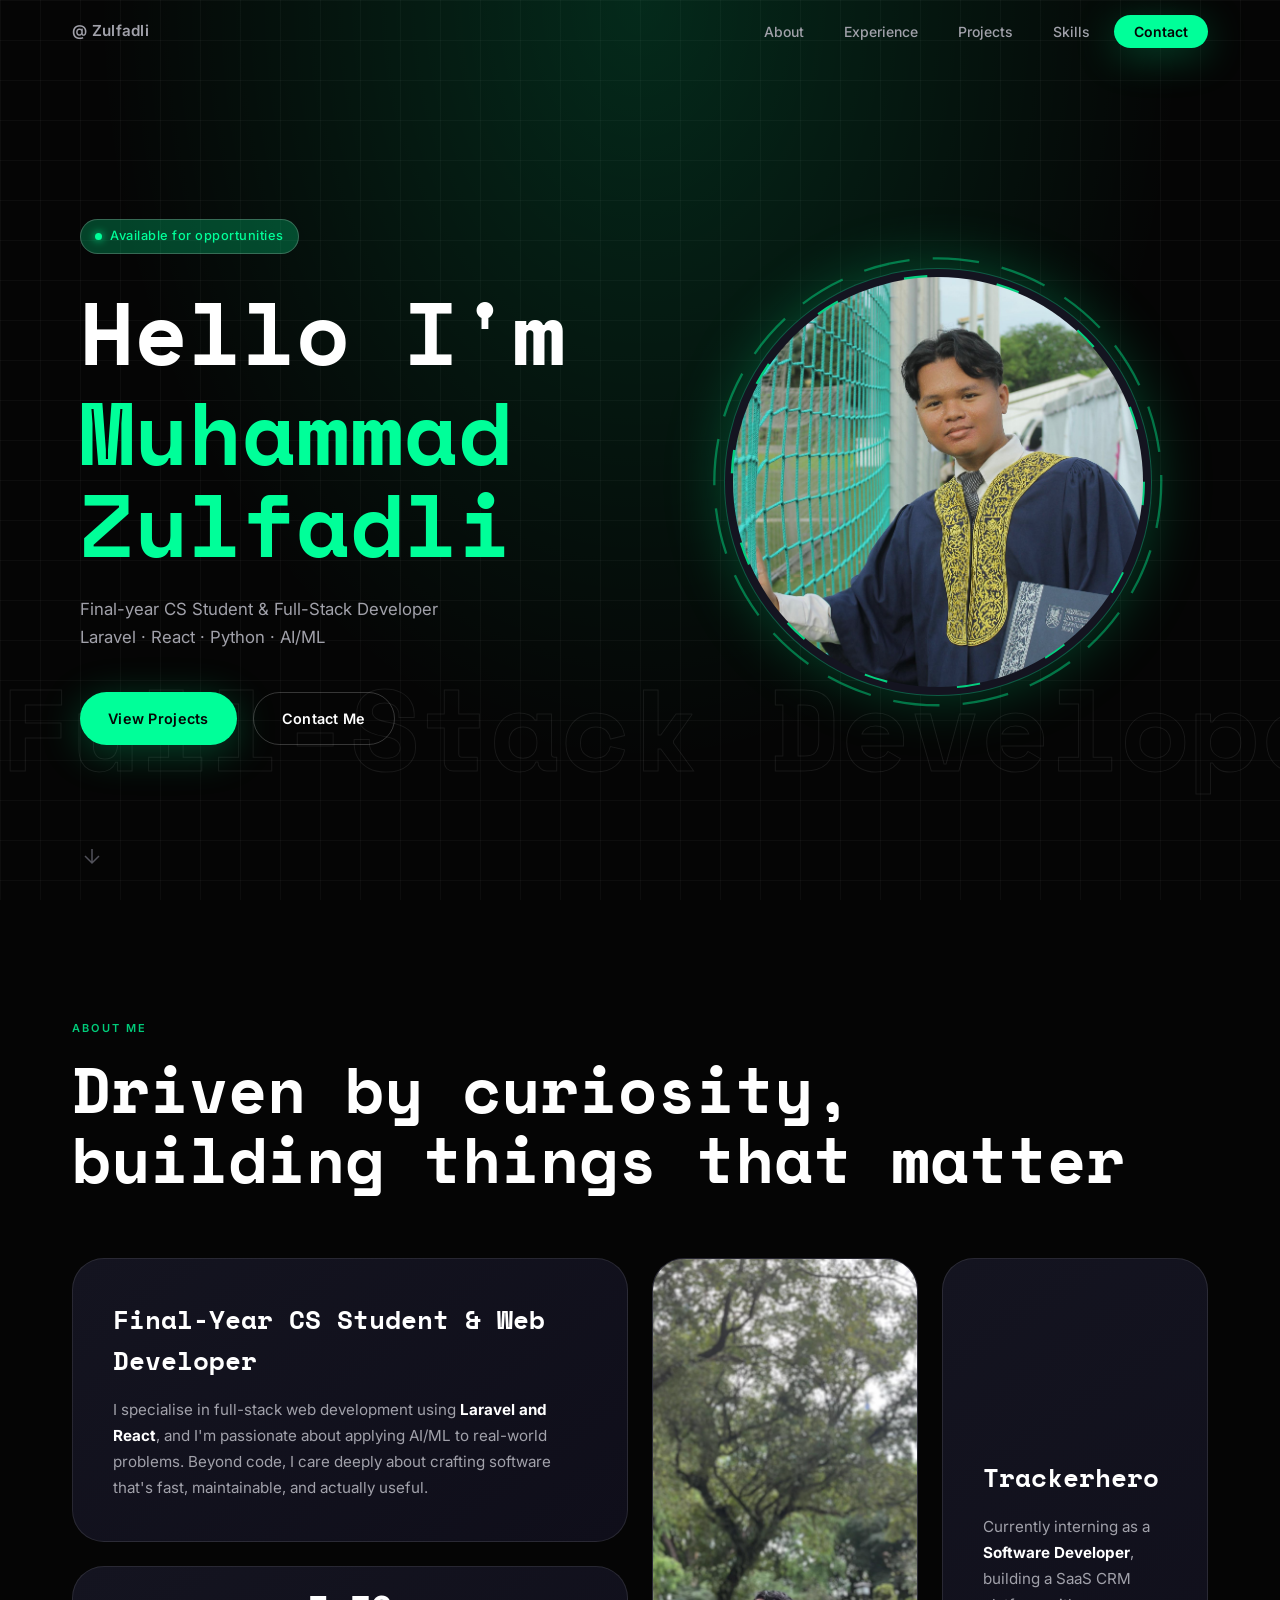
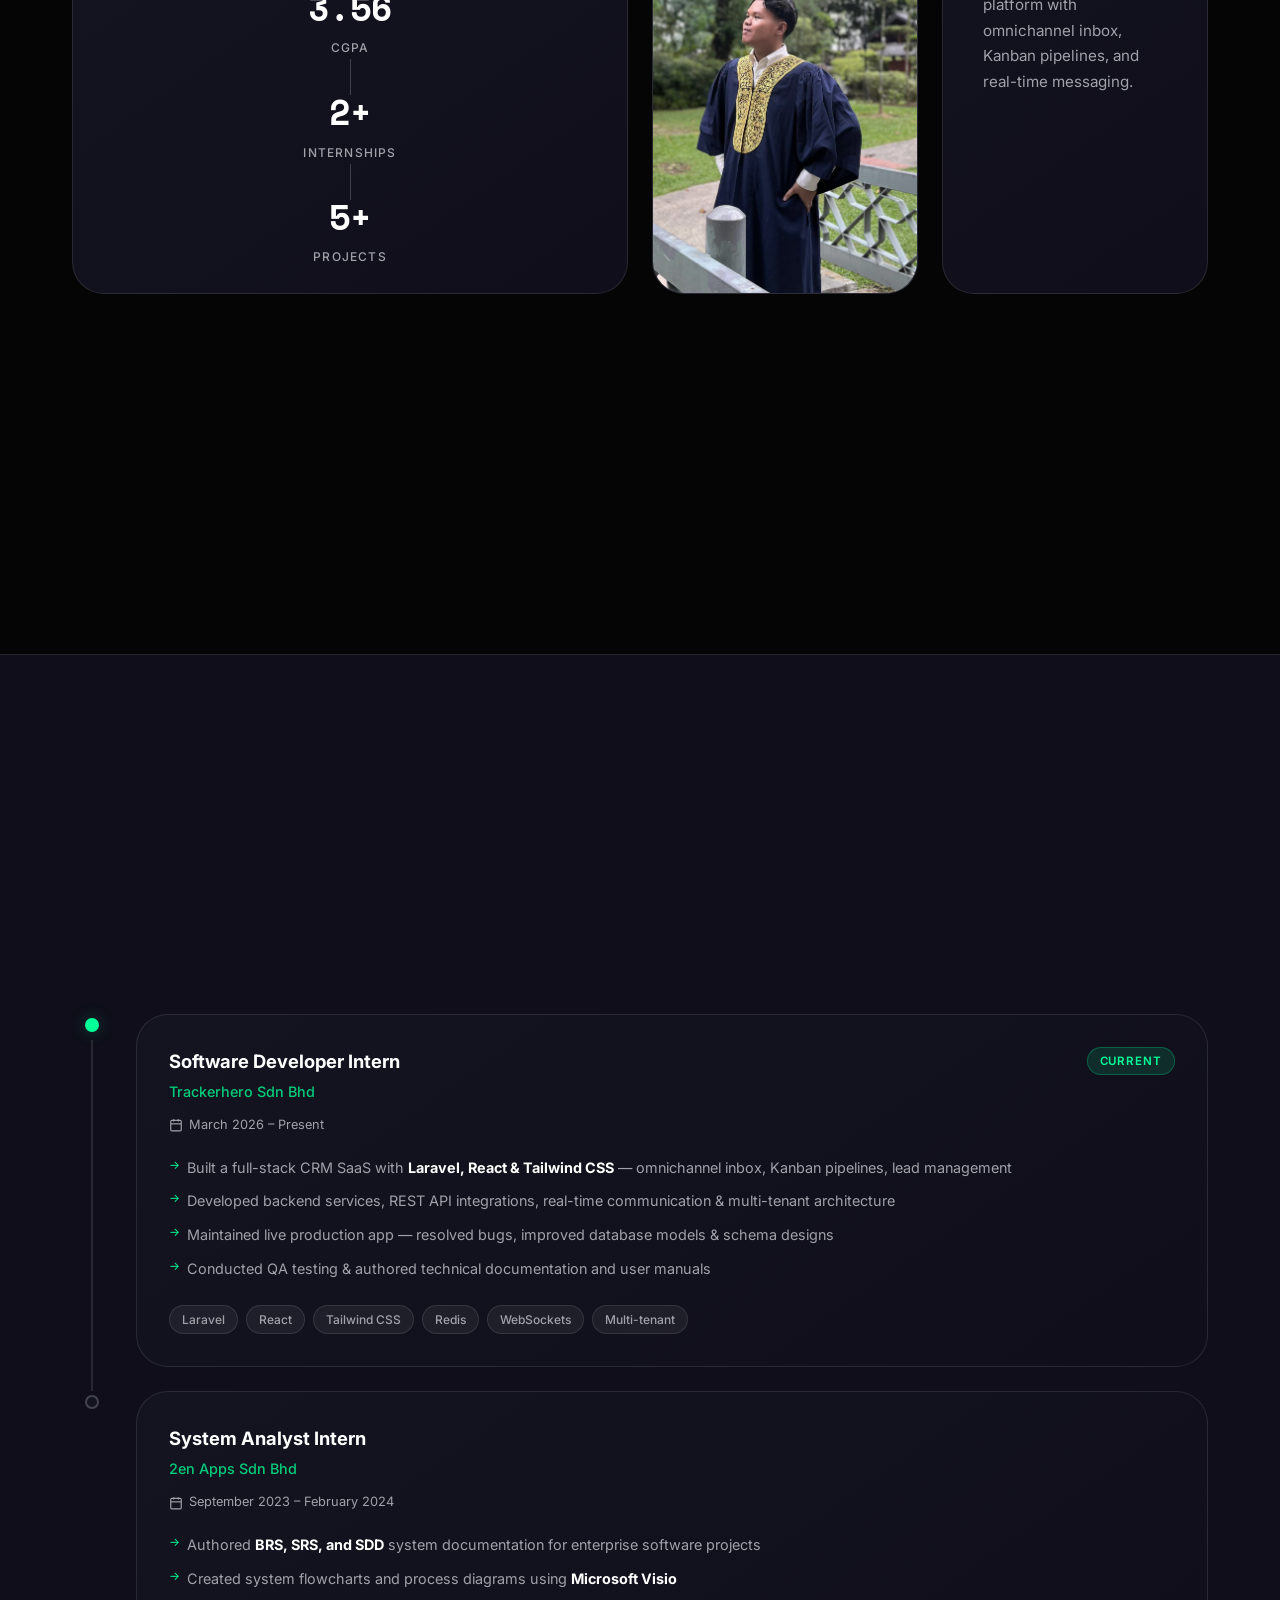
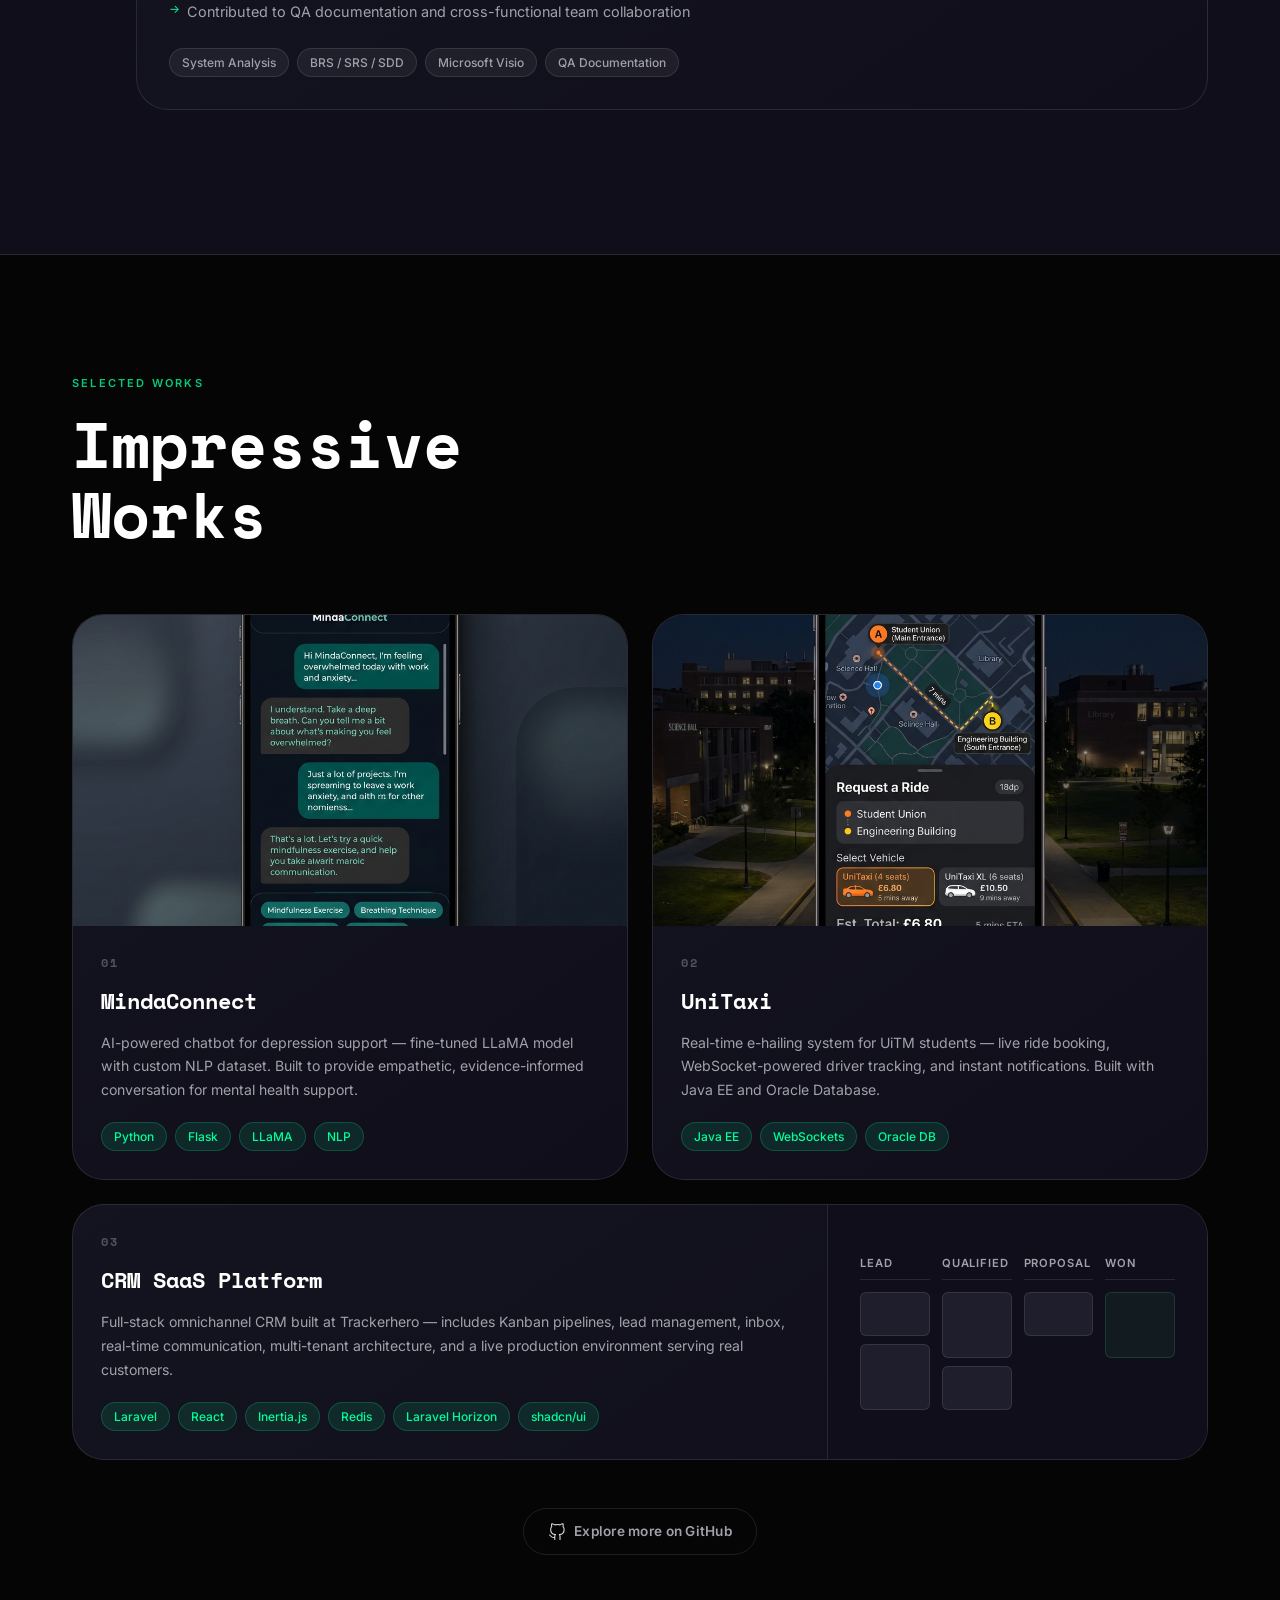
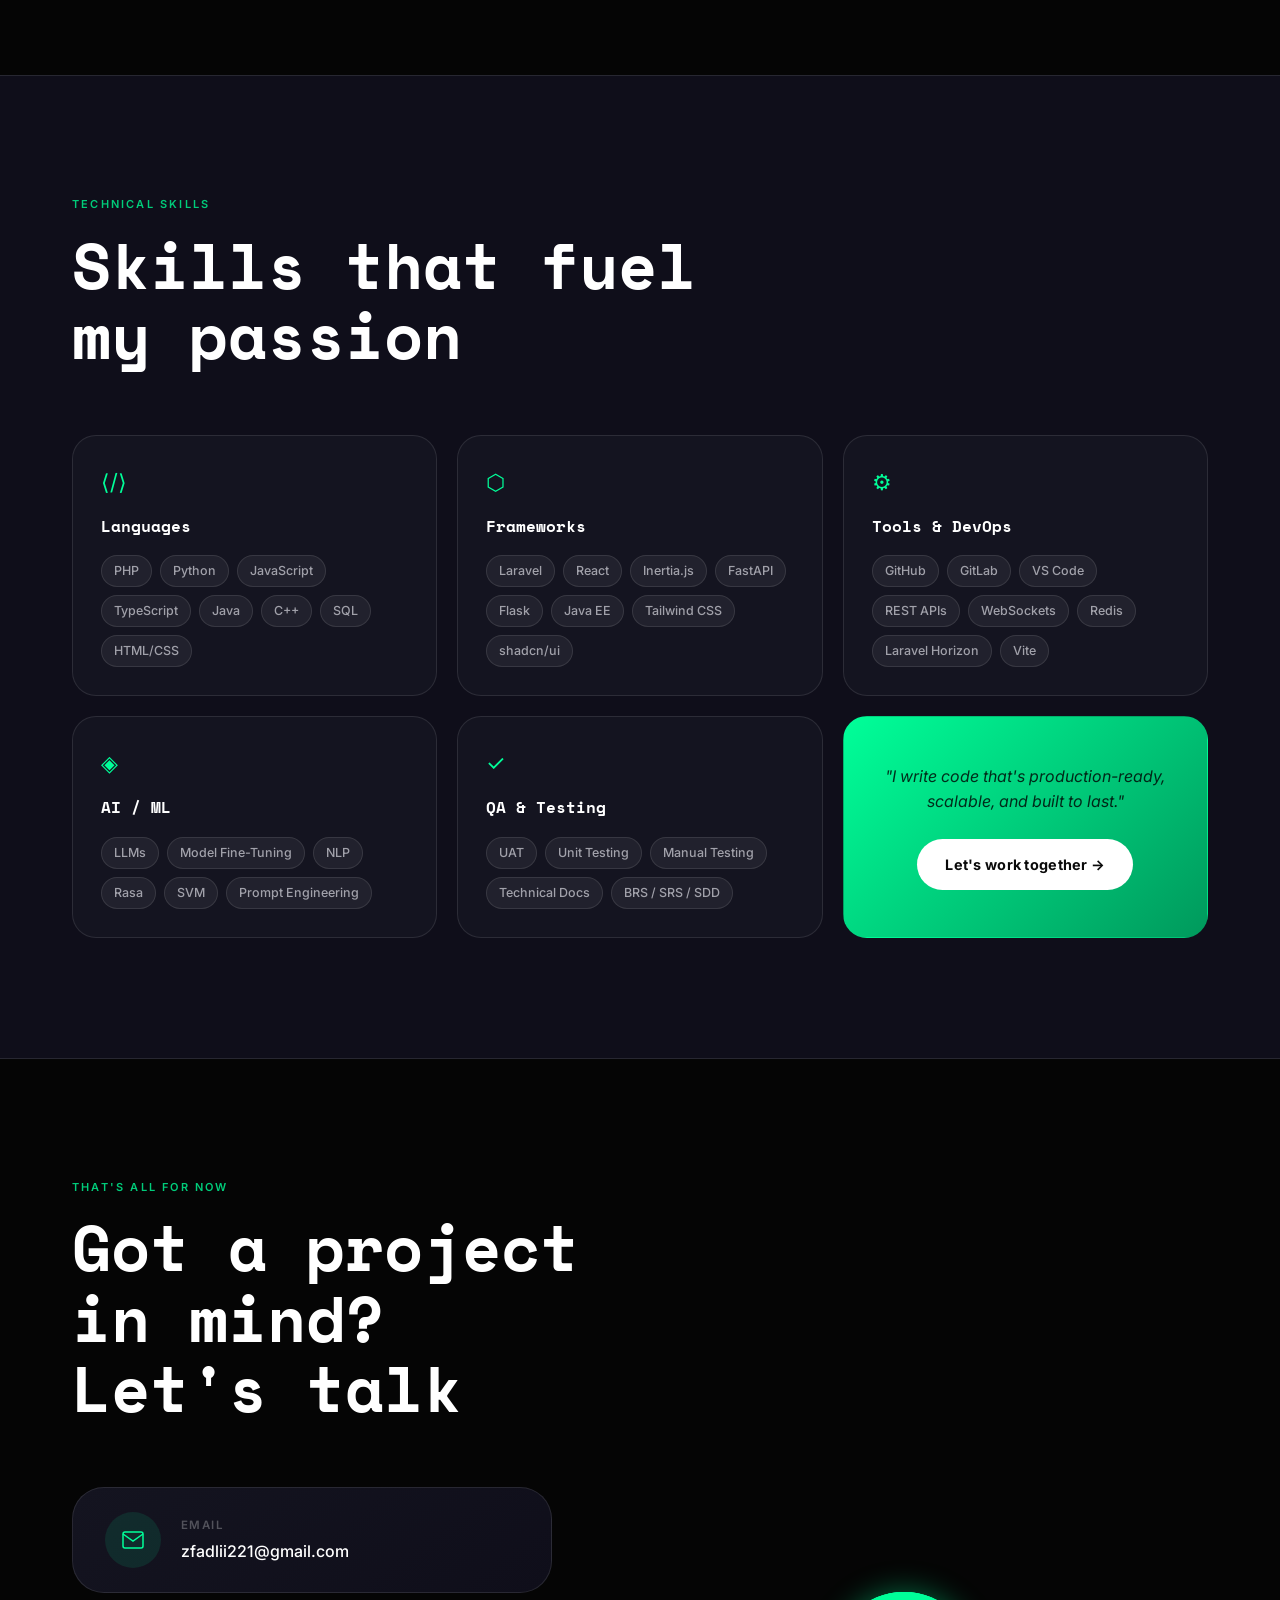
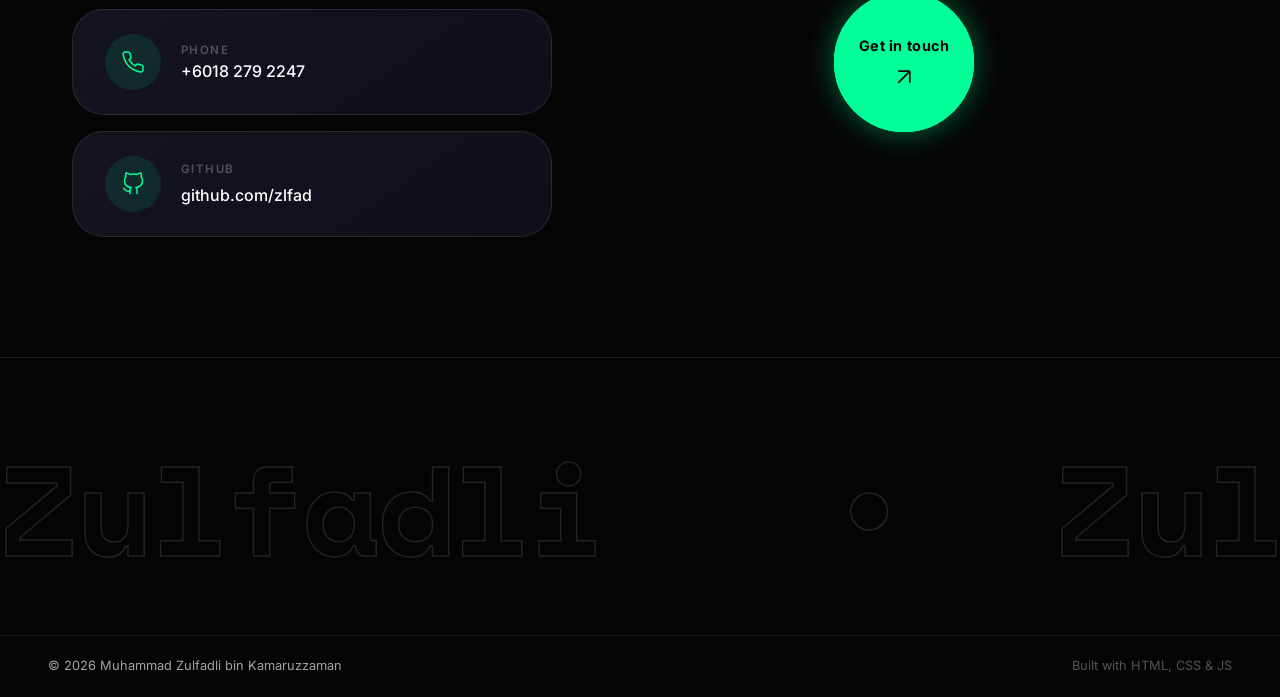
==== index.html @ 18773f7c "Initial portfolio deploy" ====
<!DOCTYPE html>
<html lang="en">

<head>
  <meta charset="UTF-8" />
  <meta name="viewport" content="width=device-width, initial-scale=1.0" />
  <meta name="description"
    content="Muhammad Zulfadli bin Kamaruzzaman — Final-year CS Student & Full-Stack Developer specialising in Laravel, React, Python, and AI/ML." />
  <meta property="og:title" content="Zulfadli — Full-Stack Developer & CS Student" />
  <meta property="og:description"
    content="Portfolio of Muhammad Zulfadli, a final-year CS student building full-stack SaaS products and AI-powered applications." />
  <title>Zulfadli — Full-Stack Developer & CS Student</title>

  <!-- Google Fonts (body) -->
  <link rel="preconnect" href="https://fonts.googleapis.com" />
  <link rel="preconnect" href="https://fonts.gstatic.com" crossorigin />
  <link href="https://fonts.googleapis.com/css2?family=Inter:wght@300;400;500;600;700&display=swap" rel="stylesheet" />

  <!-- Fontshare & Google Fonts (display headings) -->
  <link rel="preconnect" href="https://api.fontshare.com" />
  <link href="https://fonts.googleapis.com/css2?family=Space+Mono:ital,wght@0,400;0,700;1,400;1,700&display=swap"
    rel="stylesheet">
  <link href="https://api.fontshare.com/v2/css?f[]=general-sans@700,800&display=swap" rel="stylesheet" />

  <link rel="stylesheet" href="assets/css/style.css" />
</head>

<body>

  <!-- ========== NAVBAR ========== -->
  <nav class="navbar" id="navbar" role="navigation" aria-label="Main navigation">
    <div class="nav-inner">
      <a href="#hero" class="nav-logo" aria-label="Zulfadli Home">@ Zulfadli</a>

      <ul class="nav-links" id="nav-links" role="list">
        <li><a href="#about" class="nav-link" id="nav-about">About</a></li>
        <li><a href="#experience" class="nav-link" id="nav-exp">Experience</a></li>
        <li><a href="#projects" class="nav-link" id="nav-proj">Projects</a></li>
        <li><a href="#skills" class="nav-link" id="nav-skills">Skills</a></li>
        <li><a href="#contact" class="nav-link nav-link--cta" id="nav-contact">Contact</a></li>
      </ul>

      <!-- Hamburger -->
      <button class="hamburger" id="hamburger" aria-label="Toggle menu" aria-expanded="false" aria-controls="nav-links">
        <span class="hamburger-bar"></span>
        <span class="hamburger-bar"></span>
        <span class="hamburger-bar"></span>
      </button>
    </div>
  </nav>

  <!-- ========== HERO ========== -->
  <section class="hero" id="hero" aria-label="Hero section">
    <!-- Overflowing large background text -->
    <div class="hero-bg-text" aria-hidden="true">
      <span class="hero-bg-scroll">Full-Stack Developer &amp; CS Student &nbsp;&nbsp;•&nbsp;&nbsp; Full-Stack Developer
        &amp; CS Student &nbsp;&nbsp;•&nbsp;&nbsp;</span>
    </div>

    <div class="hero-content">
      <div class="hero-tag">
        <span class="hero-tag-dot"></span>
        <span>Available for opportunities</span>
      </div>
      <div class="hero-name-prefix">Hello I'm</div>
      <h1 class="hero-name">Muhammad<br /><em>Zulfadli</em></h1>
      <p class="hero-tagline">Final-year CS Student &amp; Full-Stack Developer<br />Laravel · React · Python · AI/ML</p>
      <div class="hero-cta">
        <a href="#projects" class="btn btn--primary magnetic-btn" id="hero-cta-projects">View Projects</a>
        <a href="#contact" class="btn btn--outline magnetic-btn" id="hero-cta-contact">Contact Me</a>
      </div>
    </div>

    <!-- Profile photo -->
    <div class="hero-photo-wrap">
      <div class="photo-rings">
        <svg viewBox="0 0 100 100" xmlns="http://www.w3.org/2000/svg">
          <circle cx="50" cy="50" r="48" stroke="rgba(0,255,153,0.4)" stroke-width="0.5" fill="none"
            stroke-dasharray="10 5" class="ring ring-1"></circle>
          <circle cx="50" cy="50" r="44" stroke="rgba(0,255,153,0.8)" stroke-width="1" fill="none"
            stroke-dasharray="5 15" class="ring ring-2"></circle>
          <circle cx="50" cy="50" r="40" stroke="rgba(0,255,153,0.2)" stroke-width="2" fill="none" class="ring ring-3">
          </circle>
        </svg>
      </div>
      <img src="assets/images/profile.jpeg" alt="Muhammad Zulfadli — profile photo" class="hero-photo" />
    </div>

    <!-- Scroll indicator -->
    <a href="#about" class="hero-scroll-hint" aria-label="Scroll down">
      <svg width="24" height="24" viewBox="0 0 24 24" fill="none" stroke="currentColor" stroke-width="1.5"
        aria-hidden="true">
        <path d="M12 5v14M5 12l7 7 7-7" />
      </svg>
    </a>
  </section>

  <!-- ========== ABOUT ========== -->
  <section class="section about" id="about" aria-labelledby="about-heading">
    <div class="container">
      <div class="section-label reveal">About me</div>
      <h2 class="section-title reveal" id="about-heading">
        Driven by curiosity,<br />building things that matter
      </h2>

      <div class="bento-grid">
        <!-- Main Intro -->
        <div class="bento-card bento-wide reveal">
          <div class="bento-content">
            <h3 class="bento-title">Final-Year CS Student & Web Developer</h3>
            <p class="bento-desc">I specialise in full-stack web development using <strong>Laravel and React</strong>,
              and I'm passionate about applying AI/ML to real-world problems. Beyond code, I care deeply about crafting
              software that's fast, maintainable, and actually useful.</p>
          </div>
        </div>

        <!-- Photo -->
        <div class="bento-card bento-photo bento-tall reveal">
          <img src="assets/images/profile1.jpeg" alt="Zulfadli profile photo" />
          <div class="bento-photo-overlay"></div>
        </div>

        <!-- Current Role -->
        <div class="bento-card bento-tall reveal">
          <div class="bento-content">
            <h3 class="bento-title">Trackerhero</h3>
            <p class="bento-desc">Currently interning as a <strong>Software Developer</strong>, building a SaaS CRM
              platform with omnichannel inbox, Kanban pipelines, and real-time messaging.</p>
          </div>
        </div>

        <!-- Stats -->
        <div class="bento-card bento-wide bento-stats reveal">
          <div class="stat-item">
            <span class="stat-num">3.56</span>
            <span class="stat-label">CGPA</span>
          </div>
          <div class="stat-divider"></div>
          <div class="stat-item">
            <span class="stat-num">2+</span>
            <span class="stat-label">Internships</span>
          </div>
          <div class="stat-divider"></div>
          <div class="stat-item">
            <span class="stat-num">5+</span>
            <span class="stat-label">Projects</span>
          </div>
        </div>

        <!-- Education -->
        <div class="bento-card bento-full reveal">
          <div class="bento-content">
            <h3 class="bento-title">Education</h3>
            <div class="about-edu">
              <div class="edu-item">
                <div class="edu-year">2024 – Present</div>
                <div class="edu-degree">Bachelor of Computer Science (Hons)</div>
                <div class="edu-school">UiTM Shah Alam · CGPA 3.56 · Dean's List</div>
              </div>
              <div class="edu-item">
                <div class="edu-year">2021 – 2024</div>
                <div class="edu-degree">Diploma in Computer Science</div>
                <div class="edu-school">UiTM Segamat · CGPA 3.3</div>
              </div>
            </div>
          </div>
        </div>
      </div>
    </div>
  </section>

  <!-- ========== EXPERIENCE ========== -->
  <section class="section experience" id="experience" aria-labelledby="exp-heading">
    <div class="container">
      <div class="section-label reveal">Work experience</div>
      <h2 class="section-title reveal" id="exp-heading">
        Where I've been<br />&amp; what I built
      </h2>

      <div class="timeline">

        <!-- Current role -->
        <div class="timeline-item reveal" id="exp-trackerhero">
          <div class="timeline-marker">
            <div class="marker-dot marker-dot--active"></div>
            <div class="marker-line"></div>
          </div>
          <div class="timeline-card">
            <div class="timeline-card-header">
              <div>
                <div class="timeline-role">Software Developer Intern</div>
                <div class="timeline-company">Trackerhero Sdn Bhd</div>
              </div>
              <div class="timeline-badge timeline-badge--active">Current</div>
            </div>
            <div class="timeline-period">
              <svg width="14" height="14" viewBox="0 0 24 24" fill="none" stroke="currentColor" stroke-width="2"
                aria-hidden="true">
                <rect x="3" y="4" width="18" height="18" rx="2" />
                <line x1="16" y1="2" x2="16" y2="6" />
                <line x1="8" y1="2" x2="8" y2="6" />
                <line x1="3" y1="10" x2="21" y2="10" />
              </svg>
              March 2026 – Present
            </div>
            <ul class="timeline-points">
              <li>Built a full-stack CRM SaaS with <strong>Laravel, React &amp; Tailwind CSS</strong> — omnichannel
                inbox, Kanban pipelines, lead management</li>
              <li>Developed backend services, REST API integrations, real-time communication &amp; multi-tenant
                architecture</li>
              <li>Maintained live production app — resolved bugs, improved database models &amp; schema designs</li>
              <li>Conducted QA testing &amp; authored technical documentation and user manuals</li>
            </ul>
            <div class="timeline-tech">
              <span class="tech-tag">Laravel</span>
              <span class="tech-tag">React</span>
              <span class="tech-tag">Tailwind CSS</span>
              <span class="tech-tag">Redis</span>
              <span class="tech-tag">WebSockets</span>
              <span class="tech-tag">Multi-tenant</span>
            </div>
          </div>
        </div>

        <!-- Previous role -->
        <div class="timeline-item reveal" id="exp-2en">
          <div class="timeline-marker">
            <div class="marker-dot"></div>
            <div class="marker-line"></div>
          </div>
          <div class="timeline-card">
            <div class="timeline-card-header">
              <div>
                <div class="timeline-role">System Analyst Intern</div>
                <div class="timeline-company">2en Apps Sdn Bhd</div>
              </div>
            </div>
            <div class="timeline-period">
              <svg width="14" height="14" viewBox="0 0 24 24" fill="none" stroke="currentColor" stroke-width="2"
                aria-hidden="true">
                <rect x="3" y="4" width="18" height="18" rx="2" />
                <line x1="16" y1="2" x2="16" y2="6" />
                <line x1="8" y1="2" x2="8" y2="6" />
                <line x1="3" y1="10" x2="21" y2="10" />
              </svg>
              September 2023 – February 2024
            </div>
            <ul class="timeline-points">
              <li>Authored <strong>BRS, SRS, and SDD</strong> system documentation for enterprise software projects</li>
              <li>Created system flowcharts and process diagrams using <strong>Microsoft Visio</strong></li>
              <li>Contributed to QA documentation and cross-functional team collaboration</li>
            </ul>
            <div class="timeline-tech">
              <span class="tech-tag">System Analysis</span>
              <span class="tech-tag">BRS / SRS / SDD</span>
              <span class="tech-tag">Microsoft Visio</span>
              <span class="tech-tag">QA Documentation</span>
            </div>
          </div>
        </div>

      </div>
    </div>
  </section>

  <!-- ========== PROJECTS ========== -->
  <section class="section projects" id="projects" aria-labelledby="proj-heading">
    <div class="container">
      <div class="section-label reveal">Selected works</div>
      <h2 class="section-title reveal" id="proj-heading">
        Impressive<br />Works
      </h2>

      <div class="projects-grid">

        <!-- Project 1 -->
        <article class="project-card reveal" id="project-mindaconnect" aria-labelledby="proj-title-1">
          <div class="project-img-wrap">
            <img src="assets/images/mindaconnect.png" alt="MindaConnect AI chatbot interface" class="project-img"
              loading="lazy" />
            <div class="project-img-overlay">
              <a href="https://github.com/zlfad" target="_blank" rel="noopener noreferrer" class="project-link-btn"
                aria-label="View MindaConnect on GitHub">
                <svg width="20" height="20" viewBox="0 0 24 24" fill="none" stroke="currentColor" stroke-width="2"
                  aria-hidden="true">
                  <path d="M18 13v6a2 2 0 0 1-2 2H5a2 2 0 0 1-2-2V8a2 2 0 0 1 2-2h6" />
                  <polyline points="15 3 21 3 21 9" />
                  <line x1="10" y1="14" x2="21" y2="3" />
                </svg>
                View Project
              </a>
            </div>
          </div>
          <div class="project-body">
            <div class="project-number">01</div>
            <h3 class="project-title" id="proj-title-1">MindaConnect</h3>
            <p class="project-desc">AI-powered chatbot for depression support — fine-tuned LLaMA model with custom NLP
              dataset. Built to provide empathetic, evidence-informed conversation for mental health support.</p>
            <div class="project-tech">
              <span class="tech-tag tech-tag--accent">Python</span>
              <span class="tech-tag tech-tag--accent">Flask</span>
              <span class="tech-tag tech-tag--accent">LLaMA</span>
              <span class="tech-tag tech-tag--accent">NLP</span>
            </div>
          </div>
        </article>

        <!-- Project 2 -->
        <article class="project-card reveal" id="project-unitaxi" aria-labelledby="proj-title-2">
          <div class="project-img-wrap">
            <img src="assets/images/unitaxi.png" alt="UniTaxi e-hailing booking interface" class="project-img"
              loading="lazy" />
            <div class="project-img-overlay">
              <a href="https://github.com/zlfad" target="_blank" rel="noopener noreferrer" class="project-link-btn"
                aria-label="View UniTaxi on GitHub">
                <svg width="20" height="20" viewBox="0 0 24 24" fill="none" stroke="currentColor" stroke-width="2"
                  aria-hidden="true">
                  <path d="M18 13v6a2 2 0 0 1-2 2H5a2 2 0 0 1-2-2V8a2 2 0 0 1 2-2h6" />
                  <polyline points="15 3 21 3 21 9" />
                  <line x1="10" y1="14" x2="21" y2="3" />
                </svg>
                View Project
              </a>
            </div>
          </div>
          <div class="project-body">
            <div class="project-number">02</div>
            <h3 class="project-title" id="proj-title-2">UniTaxi</h3>
            <p class="project-desc">Real-time e-hailing system for UiTM students — live ride booking, WebSocket-powered
              driver tracking, and instant notifications. Built with Java EE and Oracle Database.</p>
            <div class="project-tech">
              <span class="tech-tag tech-tag--accent">Java EE</span>
              <span class="tech-tag tech-tag--accent">WebSockets</span>
              <span class="tech-tag tech-tag--accent">Oracle DB</span>
            </div>
          </div>
        </article>

        <!-- Project 3 — CRM SaaS -->
        <article class="project-card project-card--wide reveal" id="project-crm" aria-labelledby="proj-title-3">
          <div class="project-body">
            <div class="project-number">03</div>
            <h3 class="project-title" id="proj-title-3">CRM SaaS Platform</h3>
            <p class="project-desc">Full-stack omnichannel CRM built at Trackerhero — includes Kanban pipelines, lead
              management, inbox, real-time communication, multi-tenant architecture, and a live production environment
              serving real customers.</p>
            <div class="project-tech">
              <span class="tech-tag tech-tag--accent">Laravel</span>
              <span class="tech-tag tech-tag--accent">React</span>
              <span class="tech-tag tech-tag--accent">Inertia.js</span>
              <span class="tech-tag tech-tag--accent">Redis</span>
              <span class="tech-tag tech-tag--accent">Laravel Horizon</span>
              <span class="tech-tag tech-tag--accent">shadcn/ui</span>
            </div>
          </div>
          <div class="project-crm-visual" aria-hidden="true">
            <div class="crm-kanban">
              <div class="crm-col">
                <div class="crm-col-head">Lead</div>
                <div class="crm-card-mini"></div>
                <div class="crm-card-mini crm-card-mini--tall"></div>
              </div>
              <div class="crm-col">
                <div class="crm-col-head">Qualified</div>
                <div class="crm-card-mini crm-card-mini--tall"></div>
                <div class="crm-card-mini"></div>
              </div>
              <div class="crm-col">
                <div class="crm-col-head">Proposal</div>
                <div class="crm-card-mini"></div>
              </div>
              <div class="crm-col">
                <div class="crm-col-head">Won</div>
                <div class="crm-card-mini crm-card-mini--tall crm-card-mini--won"></div>
              </div>
            </div>
          </div>
        </article>

      </div>

      <div class="projects-footer reveal">
        <a href="https://github.com/zlfad" target="_blank" rel="noopener noreferrer" class="btn btn--ghost"
          id="btn-github-all">
          <img src="assets/images/github.svg" width="18" height="18" alt="" aria-hidden="true" />
          Explore more on GitHub
        </a>
      </div>
    </div>
  </section>

  <!-- ========== SKILLS ========== -->
  <section class="section skills" id="skills" aria-labelledby="skills-heading">
    <div class="container">
      <div class="section-label reveal">Technical skills</div>
      <h2 class="section-title reveal" id="skills-heading">
        Skills that fuel<br />my passion
      </h2>

      <div class="skills-grid">

        <div class="skill-card reveal" id="skill-languages">
          <div class="skill-icon" aria-hidden="true">⟨/⟩</div>
          <h3 class="skill-cat">Languages</h3>
          <div class="skill-pills">
            <span class="skill-pill">PHP</span>
            <span class="skill-pill">Python</span>
            <span class="skill-pill">JavaScript</span>
            <span class="skill-pill">TypeScript</span>
            <span class="skill-pill">Java</span>
            <span class="skill-pill">C++</span>
            <span class="skill-pill">SQL</span>
            <span class="skill-pill">HTML/CSS</span>
          </div>
        </div>

        <div class="skill-card reveal" id="skill-frameworks">
          <div class="skill-icon" aria-hidden="true">⬡</div>
          <h3 class="skill-cat">Frameworks</h3>
          <div class="skill-pills">
            <span class="skill-pill">Laravel</span>
            <span class="skill-pill">React</span>
            <span class="skill-pill">Inertia.js</span>
            <span class="skill-pill">FastAPI</span>
            <span class="skill-pill">Flask</span>
            <span class="skill-pill">Java EE</span>
            <span class="skill-pill">Tailwind CSS</span>
            <span class="skill-pill">shadcn/ui</span>
          </div>
        </div>

        <div class="skill-card reveal" id="skill-tools">
          <div class="skill-icon" aria-hidden="true">⚙</div>
          <h3 class="skill-cat">Tools & DevOps</h3>
          <div class="skill-pills">
            <span class="skill-pill">GitHub</span>
            <span class="skill-pill">GitLab</span>
            <span class="skill-pill">VS Code</span>
            <span class="skill-pill">REST APIs</span>
            <span class="skill-pill">WebSockets</span>
            <span class="skill-pill">Redis</span>
            <span class="skill-pill">Laravel Horizon</span>
            <span class="skill-pill">Vite</span>
          </div>
        </div>

        <div class="skill-card reveal" id="skill-aiml">
          <div class="skill-icon" aria-hidden="true">◈</div>
          <h3 class="skill-cat">AI / ML</h3>
          <div class="skill-pills">
            <span class="skill-pill">LLMs</span>
            <span class="skill-pill">Model Fine-Tuning</span>
            <span class="skill-pill">NLP</span>
            <span class="skill-pill">Rasa</span>
            <span class="skill-pill">SVM</span>
            <span class="skill-pill">Prompt Engineering</span>
          </div>
        </div>

        <div class="skill-card reveal" id="skill-qa">
          <div class="skill-icon" aria-hidden="true">✓</div>
          <h3 class="skill-cat">QA & Testing</h3>
          <div class="skill-pills">
            <span class="skill-pill">UAT</span>
            <span class="skill-pill">Unit Testing</span>
            <span class="skill-pill">Manual Testing</span>
            <span class="skill-pill">Technical Docs</span>
            <span class="skill-pill">BRS / SRS / SDD</span>
          </div>
        </div>

        <div class="skill-card skill-card--highlight reveal" id="skill-highlight">
          <div class="skill-highlight-inner">
            <p class="skill-highlight-text">
              "I write code that's production-ready, scalable, and built to last."
            </p>
            <a href="#contact" class="btn btn--white" id="skill-cta">Let's work together →</a>
          </div>
        </div>

      </div>
    </div>
  </section>

  <!-- ========== CONTACT ========== -->
  <section class="section contact" id="contact" aria-labelledby="contact-heading">
    <div class="container">
      <div class="contact-top">
        <div class="section-label reveal">That's all for now</div>
        <h2 class="section-title contact-title reveal" id="contact-heading">
          Got a project in mind?<br />Let's talk
        </h2>
      </div>

      <div class="contact-body">
        <div class="contact-cards reveal">
          <a href="mailto:zfadlii221@gmail.com" class="contact-card" id="contact-email">
            <div class="contact-card-icon">
              <svg width="24" height="24" viewBox="0 0 24 24" fill="none" stroke="currentColor" stroke-width="1.5"><path d="M4 4h16c1.1 0 2 .9 2 2v12c0 1.1-.9 2-2 2H4c-1.1 0-2-.9-2-2V6c0-1.1.9-2 2-2z"/><polyline points="22,6 12,13 2,6"/></svg>
            </div>
            <div class="contact-card-info">
              <span class="contact-label">Email</span>
              <span class="contact-value">zfadlii221@gmail.com</span>
            </div>
          </a>
          
          <button class="contact-card contact-copy" id="contact-phone" aria-label="Copy phone number" data-copy="+60182792247">
            <div class="contact-card-icon">
              <svg width="24" height="24" viewBox="0 0 24 24" fill="none" stroke="currentColor" stroke-width="1.5"><path d="M22 16.92v3a2 2 0 0 1-2.18 2 19.79 19.79 0 0 1-8.63-3.07 19.5 19.5 0 0 1-6-6 19.79 19.79 0 0 1-3.07-8.67A2 2 0 0 1 4.11 2h3a2 2 0 0 1 2 1.72 12.84 12.84 0 0 0 .7 2.81 2 2 0 0 1-.45 2.11L8.09 9.91a16 16 0 0 0 6 6l1.27-1.27a2 2 0 0 1 2.11-.45 12.84 12.84 0 0 0 2.81.7A2 2 0 0 1 22 16.92z"/></svg>
            </div>
            <div class="contact-card-info">
              <span class="contact-label">Phone</span>
              <span class="contact-value">+6018 279 2247</span>
            </div>
            <span class="copy-toast" role="status">Copied!</span>
          </button>

          <a href="https://github.com/zlfad" target="_blank" rel="noopener noreferrer" class="contact-card" id="contact-github">
            <div class="contact-card-icon">
              <svg width="24" height="24" viewBox="0 0 24 24" fill="none" stroke="currentColor" stroke-width="1.5"><path d="M9 19c-5 1.5-5-2.5-7-3m14 6v-3.87a3.37 3.37 0 0 0-.94-2.61c3.14-.35 6.44-1.54 6.44-7A5.44 5.44 0 0 0 20 4.77 5.07 5.07 0 0 0 19.91 1S18.73.65 16 2.48a13.38 13.38 0 0 0-7 0C6.27.65 5.09 1 5.09 1A5.07 5.07 0 0 0 5 4.77a5.44 5.44 0 0 0-1.5 3.78c0 5.42 3.3 6.61 6.44 7A3.37 3.37 0 0 0 9 18.13V22"/></svg>
            </div>
            <div class="contact-card-info">
              <span class="contact-label">GitHub</span>
              <span class="contact-value">github.com/zlfad</span>
            </div>
          </a>
        </div>

        <div class="contact-cta-wrapper reveal">
          <div class="cta-ripple"></div>
          <div class="cta-ripple cta-ripple-2"></div>
          <a href="mailto:zfadlii221@gmail.com" class="contact-cta-circle" id="contact-cta-btn"
            aria-label="Send an email to Zulfadli">
            <span class="contact-cta-label">Get in touch</span>
            <svg width="28" height="28" viewBox="0 0 24 24" fill="none" stroke="currentColor" stroke-width="1.5"
              aria-hidden="true">
              <path d="M7 17L17 7M17 7H7M17 7v10" />
            </svg>
          </a>
        </div>
      </div>
    </div>
  </section>

  <!-- ========== FOOTER ========== -->
  <footer class="footer" role="contentinfo">
    <div class="footer-marquee" aria-hidden="true">
      <div class="footer-marquee-inner">
        <span>Zulfadli &nbsp;&nbsp;•&nbsp;&nbsp; </span>
        <span>Zulfadli &nbsp;&nbsp;•&nbsp;&nbsp; </span>
        <span>Zulfadli &nbsp;&nbsp;•&nbsp;&nbsp; </span>
        <span>Zulfadli &nbsp;&nbsp;•&nbsp;&nbsp; </span>
        <span>Zulfadli &nbsp;&nbsp;•&nbsp;&nbsp; </span>
        <span>Zulfadli &nbsp;&nbsp;•&nbsp;&nbsp; </span>
      </div>
    </div>
    <div class="footer-bottom">
      <span class="footer-copy">© 2026 Muhammad Zulfadli bin Kamaruzzaman</span>
      <span class="footer-built">Built with HTML, CSS &amp; JS</span>
    </div>
  </footer>

  <!-- Custom Cursor -->
  <div class="custom-cursor"></div>
  <script src="assets/js/script.js"></script>
</body>

</html>
---- assets/css/style.css ----
/* ============================================================
   Zulfadli Portfolio — style.css
   Design: Black/white editorial with blue accent
   ============================================================ */

/* ---------- Custom Properties ---------- */
:root {
  --c-bg:          #050505;
  --c-bg-2:        #0f0e1a;
  --c-bg-card:     #141420;
  --c-bg-card-2:   #1e1e2d;
  --c-border:      rgba(255,255,255,0.1);
  --c-border-2:    rgba(255,255,255,0.2);

  --c-text:        #ffffff;
  --c-text-muted:  #a1a1aa;
  --c-text-subtle: #52525b;

  --c-accent:      #00ff99;       /* Neon primary */
  --c-accent-2:    #00cc7a;       /* Neon hover */
  --c-accent-glow: rgba(0,255,153,0.25);

  --c-white:       #ffffff;

  --font-display: 'Space Mono', monospace;
  --font-body:    'Inter', sans-serif;

  --r-sm:    8px;
  --r-md:    16px;
  --r-lg:    24px;
  --r-xl:    32px;
  --r-full:  9999px;

  --shadow-sm:  0 2px 8px rgba(0,0,0,0.4);
  --shadow-md:  0 8px 32px rgba(0,0,0,0.6);
  --shadow-lg:  0 24px 64px rgba(0,0,0,0.8);
  --shadow-accent: 0 8px 40px var(--c-accent-glow);

  --transition: 0.3s cubic-bezier(0.25, 0.46, 0.45, 0.94);
  --transition-slow: 0.6s cubic-bezier(0.25, 0.46, 0.45, 0.94);
}

/* ---------- Reset & Base ---------- */
*, *::before, *::after { box-sizing: border-box; margin: 0; padding: 0; }

html {
  scroll-behavior: smooth;
  scroll-padding-top: 70px;
  font-size: 16px;
}

body {
  background-color: var(--c-bg);
  background-image: 
    radial-gradient(ellipse at top, rgba(0, 255, 153, 0.15) 0%, transparent 60%),
    linear-gradient(rgba(255, 255, 255, 0.03) 1px, transparent 1px),
    linear-gradient(90deg, rgba(255, 255, 255, 0.03) 1px, transparent 1px);
  background-size: 100% 100vh, 40px 40px, 40px 40px;
  background-repeat: no-repeat, repeat, repeat;
  background-attachment: fixed;
  color: var(--c-text);
  font-family: var(--font-body);
  line-height: 1.6;
  overflow-x: hidden;
  -webkit-font-smoothing: antialiased;
}

img { display: block; max-width: 100%; height: auto; }

a { color: inherit; text-decoration: none; }

ul { list-style: none; }

button { cursor: pointer; border: none; background: none; font-family: inherit; }

/* ---------- Scroll-reveal utility ---------- */
.reveal {
  opacity: 0;
  transform: translateY(28px);
  transition: opacity 0.7s ease, transform 0.7s ease;
}
.reveal.visible {
  opacity: 1;
  transform: translateY(0);
}

/* ---------- Layout ---------- */
.container {
  width: 100%;
  max-width: 1200px;
  margin: 0 auto;
  padding: 0 32px;
}

.section {
  padding: 120px 0;
}

.section-label {
  font-size: 11px;
  font-weight: 600;
  letter-spacing: 0.2em;
  text-transform: uppercase;
  color: var(--c-accent-2);
  margin-bottom: 16px;
}

.section-title {
  font-family: var(--font-display);
  font-size: clamp(2.4rem, 5vw, 4rem);
  font-weight: 800;
  line-height: 1.1;
  color: var(--c-white);
  margin-bottom: 64px;
}

/* ---------- Buttons ---------- */
.btn {
  display: inline-flex;
  align-items: center;
  gap: 8px;
  padding: 14px 28px;
  border-radius: var(--r-full);
  font-size: 0.9rem;
  font-weight: 600;
  letter-spacing: 0.02em;
  transition: var(--transition);
}

.btn--primary {
  background: var(--c-accent);
  color: #050505;
  box-shadow: var(--shadow-accent);
}
.btn--primary:hover {
  background: var(--c-accent-2);
  transform: translateY(-2px);
  box-shadow: 0 12px 48px var(--c-accent-glow);
}

.btn--outline {
  border: 1.5px solid var(--c-border-2);
  color: var(--c-text);
}
.btn--outline:hover {
  border-color: var(--c-accent);
  color: var(--c-accent-2);
  transform: translateY(-2px);
}

.btn--ghost {
  border: 1.5px solid var(--c-border);
  color: var(--c-text-muted);
  padding: 12px 24px;
  font-size: 0.85rem;
}
.btn--ghost:hover {
  border-color: var(--c-border-2);
  color: var(--c-text);
  transform: translateY(-2px);
}

.btn--white {
  background: var(--c-white);
  color: #0a0a0a;
  font-weight: 700;
}
.btn--white:hover {
  background: var(--c-accent-2);
  color: var(--c-white);
  transform: translateY(-2px);
}

/* ============================================================
   NAVBAR
   ============================================================ */
.navbar {
  position: fixed;
  top: 0;
  left: 0;
  right: 0;
  z-index: 100;
  height: 64px;
  transition: background var(--transition), backdrop-filter var(--transition), border-color var(--transition);
  border-bottom: 1px solid transparent;
}

.navbar.scrolled {
  background: rgba(10,10,10,0.85);
  backdrop-filter: blur(16px);
  -webkit-backdrop-filter: blur(16px);
  border-bottom-color: var(--c-border);
}

.nav-inner {
  max-width: 1200px;
  margin: 0 auto;
  padding: 0 32px;
  height: 100%;
  display: flex;
  align-items: center;
  justify-content: space-between;
}

.nav-logo {
  font-family: var(--font-body);
  font-weight: 600;
  font-size: 0.95rem;
  color: var(--c-text-muted);
  transition: color var(--transition);
  letter-spacing: 0.02em;
}
.nav-logo:hover { color: var(--c-white); }

.nav-links {
  display: flex;
  align-items: center;
  gap: 8px;
}

.nav-link {
  padding: 8px 16px;
  border-radius: var(--r-full);
  font-size: 0.875rem;
  font-weight: 500;
  color: var(--c-text-muted);
  transition: color var(--transition), background var(--transition);
}
.nav-link:hover { color: var(--c-white); }

.nav-link--cta {
  background: var(--c-accent);
  color: #050505 !important;
  font-weight: 600;
  padding: 8px 20px;
  box-shadow: var(--shadow-accent);
}
.nav-link--cta:hover {
  background: var(--c-accent-2);
  transform: translateY(-1px);
}

.hamburger {
  display: none;
  flex-direction: column;
  gap: 5px;
  padding: 10px;
}
.hamburger-bar {
  display: block;
  width: 22px;
  height: 2px;
  background: var(--c-text-muted);
  border-radius: 2px;
  transition: var(--transition);
}

/* Hamburger open state */
.hamburger.open .hamburger-bar:nth-child(1) { transform: translateY(7px) rotate(45deg); background: var(--c-white); }
.hamburger.open .hamburger-bar:nth-child(2) { opacity: 0; }
.hamburger.open .hamburger-bar:nth-child(3) { transform: translateY(-7px) rotate(-45deg); background: var(--c-white); }

/* ============================================================
   HERO
   ============================================================ */
.hero {
  position: relative;
  min-height: 100vh;
  width: 100%;
  display: flex;
  justify-content: space-between;
  align-items: center;
  overflow: hidden;
  background: transparent;
  padding-top: 64px; /* navbar offset */
}

/* Giant scrolling background text */
.hero-bg-text {
  position: absolute;
  bottom: 80px;
  left: 0;
  right: 0;
  overflow: hidden;
  pointer-events: none;
  z-index: 1;
}
.hero-bg-scroll {
  display: block;
  font-family: var(--font-display);
  font-size: clamp(3.5rem, 9vw, 8rem);
  font-weight: 800;
  color: transparent;
  -webkit-text-stroke: 1px rgba(255,255,255,0.08);
  white-space: nowrap;
  animation: marqueeScroll 18s linear infinite;
  will-change: transform;
}

@keyframes marqueeScroll {
  0%   { transform: translateX(0); }
  100% { transform: translateX(-50%); }
}

.hero-content {
  position: relative;
  z-index: 2;
  max-width: 600px;
  padding: 80px 32px 80px 80px;
}

.hero-tag {
  display: inline-flex;
  align-items: center;
  gap: 8px;
  padding: 6px 14px;
  border-radius: var(--r-full);
  border: 1px solid var(--c-border-2);
  background: var(--c-accent-glow);
  font-size: 0.8rem;
  font-weight: 500;
  color: var(--c-accent);
  margin-bottom: 32px;
  letter-spacing: 0.04em;
  animation: fadeInDown 0.8s ease 0.2s both;
}
.hero-tag-dot {
  width: 7px;
  height: 7px;
  border-radius: 50%;
  background: var(--c-accent);
  box-shadow: 0 0 8px var(--c-accent);
  animation: pulse 2s ease-in-out infinite;
}

@keyframes pulse {
  0%, 100% { box-shadow: 0 0 8px var(--c-accent); }
  50%       { box-shadow: 0 0 16px var(--c-accent), 0 0 24px var(--c-accent-glow); }
}

.hero-name-prefix {
  font-family: var(--font-display);
  font-size: clamp(3rem, 7vw, 5.5rem);
  font-weight: 700;
  color: var(--c-white);
  line-height: 1.05;
  margin-bottom: 8px;
  animation: fadeInDown 0.8s ease 0.3s both;
}
.hero-name {
  font-family: var(--font-display);
  font-size: clamp(3rem, 7vw, 5.5rem);
  font-weight: 700;
  line-height: 1.05;
  color: var(--c-accent);
  margin-bottom: 24px;
  animation: fadeInUp 0.8s ease 0.4s both;
}
.hero-name em {
  font-style: normal;
}

.hero-tagline {
  font-size: 1.05rem;
  color: var(--c-text-muted);
  line-height: 1.7;
  margin-bottom: 40px;
  animation: fadeInUp 0.8s ease 0.6s both;
}

.hero-cta {
  display: flex;
  gap: 16px;
  flex-wrap: wrap;
  animation: fadeInUp 0.8s ease 0.8s both;
}

.hero-photo-wrap {
  position: relative;
  margin-right: 10%;
  z-index: 2;
  animation: fadeInRight 1s ease 0.3s both;
  border-radius: 50%;
  padding: 8px;
  background: var(--c-bg-card);
  box-shadow: 0 0 60px var(--c-accent-glow);
  border: 1px solid rgba(0,255,153,0.3);
  display: flex;
  align-items: center;
  justify-content: center;
}
.photo-rings {
  position: absolute;
  top: -20px;
  left: -20px;
  right: -20px;
  bottom: -20px;
  z-index: 1;
  pointer-events: none;
}
.photo-rings svg {
  width: 100%;
  height: 100%;
}
.ring {
  transform-origin: center;
}
.ring-1 { animation: spin 20s linear infinite; }
.ring-2 { animation: spin-reverse 15s linear infinite; }
.ring-3 { animation: pulse-ring 4s ease-in-out infinite; }

@keyframes spin { 100% { transform: rotate(360deg); } }
@keyframes spin-reverse { 100% { transform: rotate(-360deg); } }
@keyframes pulse-ring {
  0%, 100% { transform: scale(1); opacity: 1; }
  50% { transform: scale(1.05); opacity: 0.5; }
}

.hero-photo {
  position: relative;
  z-index: 2;
  width: clamp(300px, 32vw, 460px);
  height: clamp(300px, 32vw, 460px);
  object-fit: cover;
  filter: grayscale(10%);
  border-radius: 50%;
}
.hero-photo-badge {
  position: absolute;
  bottom: 80px;
  left: -20px;
  background: var(--c-bg-card);
  border: 1px solid var(--c-border-2);
  padding: 10px 18px;
  border-radius: var(--r-full);
  font-size: 0.78rem;
  font-weight: 600;
  color: var(--c-accent-2);
  box-shadow: var(--shadow-md);
  white-space: nowrap;
}

/* Scroll hint */
.hero-scroll-hint {
  position: absolute;
  bottom: 32px;
  left: 80px;
  z-index: 2;
  display: flex;
  align-items: center;
  color: var(--c-text-subtle);
  transition: color var(--transition);
  animation: fadeIn 1s ease 1.2s both;
}
.hero-scroll-hint:hover { color: var(--c-text-muted); }
.hero-scroll-hint svg { animation: bounce 2s ease-in-out infinite; }

@keyframes bounce {
  0%, 100% { transform: translateY(0); }
  50%       { transform: translateY(6px); }
}

/* Hero animations */
@keyframes fadeInDown { from { opacity: 0; transform: translateY(-16px); } to { opacity: 1; transform: translateY(0); } }
@keyframes fadeInUp   { from { opacity: 0; transform: translateY(16px); }  to { opacity: 1; transform: translateY(0); } }
@keyframes fadeInRight{ from { opacity: 0; transform: translateX(24px); }  to { opacity: 1; transform: translateX(0); } }
@keyframes fadeIn     { from { opacity: 0; }                                to { opacity: 1; } }

/* ============================================================
   ABOUT
   ============================================================ */
.about {
  background: var(--c-bg);
}

.bento-grid {
  display: grid;
  grid-template-columns: repeat(4, 1fr);
  gap: 24px;
  align-items: stretch;
}

.bento-card {
  background: linear-gradient(145deg, var(--c-bg-card), var(--c-bg-2));
  border: 1px solid var(--c-border);
  border-radius: var(--r-xl);
  padding: 40px;
  position: relative;
  overflow: hidden;
  transition: transform var(--transition), box-shadow var(--transition), border-color var(--transition);
  display: flex;
  flex-direction: column;
  justify-content: center;
  transform-style: preserve-3d;
  transform: perspective(1000px) rotateX(0) rotateY(0);
}
.bento-card::before {
  content: "";
  position: absolute;
  top: 0; left: 0; right: 0; bottom: 0;
  border-radius: inherit;
  background: radial-gradient(
    600px circle at var(--mouse-x, 0) var(--mouse-y, 0), 
    rgba(0, 255, 153, 0.08),
    transparent 40%
  );
  z-index: 1;
  pointer-events: none;
  opacity: 0;
  transition: opacity 0.5s;
}
.bento-card:hover::before { opacity: 1; }
.bento-card:hover {
  transform: translateY(-4px);
  box-shadow: 0 20px 40px rgba(0,0,0,0.6);
  border-color: rgba(0,255,153,0.3);
}

.bento-wide { grid-column: span 2; }
.bento-tall { grid-row: span 2; }
.bento-full { grid-column: span 4; }
.bento-photo { padding: 0; }
.bento-photo img { width: 100%; height: 100%; object-fit: cover; filter: grayscale(15%); transition: transform var(--transition-slow); }
.bento-photo:hover img { transform: scale(1.05); }

.bento-content { position: relative; z-index: 2; }
.bento-title {
  font-family: var(--font-display);
  font-size: 1.6rem;
  font-weight: 700;
  color: var(--c-white);
  margin-bottom: 16px;
}
.bento-desc {
  color: var(--c-text-muted);
  font-size: 0.95rem;
  line-height: 1.7;
}
.bento-desc strong { color: var(--c-white); }

.about-edu {
  display: grid;
  grid-template-columns: 1fr 1fr;
  gap: 24px;
}
.edu-item {
  padding-left: 20px;
  position: relative;
  border-left: 1px solid var(--c-border-2);
}
.edu-item::before {
  content: '';
  position: absolute;
  left: -5px;
  top: 5px;
  width: 9px;
  height: 9px;
  border-radius: 50%;
  background: var(--c-accent);
  box-shadow: 0 0 10px var(--c-accent);
}
.edu-year    { font-size: 0.78rem; color: var(--c-accent); font-weight: 600; letter-spacing: 0.08em; margin-bottom: 8px; }
.edu-degree  { font-size: 0.95rem; font-weight: 600; color: var(--c-white); margin-bottom: 4px; }
.edu-school  { font-size: 0.82rem; color: var(--c-text-muted); }

.bento-stats {
  display: flex;
  align-items: center;
  justify-content: space-around;
  padding: 24px;
}
.stat-item { text-align: center; }
.stat-num {
  display: block;
  font-family: var(--font-display);
  font-size: 2.2rem;
  font-weight: 800;
  color: var(--c-white);
  line-height: 1;
  margin-bottom: 8px;
}
.stat-label {
  font-size: 0.75rem;
  color: var(--c-text-muted);
  text-transform: uppercase;
  letter-spacing: 0.1em;
  font-weight: 500;
}
.stat-divider {
  width: 1px;
  height: 36px;
  background: var(--c-border-2);
}

/* ============================================================
   EXPERIENCE
   ============================================================ */
.experience {
  background: var(--c-bg-2);
  border-top: 1px solid var(--c-border);
  border-bottom: 1px solid var(--c-border);
}

.timeline {
  display: flex;
  flex-direction: column;
  gap: 0;
}

.timeline-item {
  display: grid;
  grid-template-columns: 40px 1fr;
  gap: 0 24px;
}

.timeline-marker {
  display: flex;
  flex-direction: column;
  align-items: center;
  padding-top: 4px;
}
.marker-dot {
  width: 14px;
  height: 14px;
  border-radius: 50%;
  background: var(--c-bg-card);
  border: 2px solid var(--c-border-2);
  flex-shrink: 0;
  transition: border-color var(--transition);
}
.marker-dot--active {
  background: var(--c-accent);
  border-color: var(--c-accent);
  box-shadow: 0 0 16px var(--c-accent-glow);
}
.marker-line {
  width: 2px;
  flex: 1;
  background: var(--c-border);
  margin-top: 8px;
}
.timeline-item:last-child .marker-line { display: none; }

.timeline-card {
  background: linear-gradient(145deg, var(--c-bg-card), var(--c-bg-2));
  border: 1px solid var(--c-border);
  border-radius: var(--r-xl);
  padding: 32px;
  margin-bottom: 24px;
  transition: transform var(--transition), border-color var(--transition), box-shadow var(--transition);
}
.timeline-card:hover {
  transform: translateX(6px);
  border-color: rgba(0, 255, 153, 0.3);
  box-shadow: 0 12px 30px rgba(0, 255, 153, 0.1);
}

.timeline-card-header {
  display: flex;
  align-items: flex-start;
  justify-content: space-between;
  margin-bottom: 12px;
  gap: 16px;
}
.timeline-role {
  font-size: 1.15rem;
  font-weight: 700;
  color: var(--c-white);
  margin-bottom: 4px;
}
.timeline-company {
  font-size: 0.9rem;
  color: var(--c-accent-2);
  font-weight: 500;
}
.timeline-badge {
  padding: 4px 12px;
  border-radius: var(--r-full);
  font-size: 0.72rem;
  font-weight: 600;
  letter-spacing: 0.08em;
  text-transform: uppercase;
  white-space: nowrap;
}
.timeline-badge--active {
  background: rgba(0, 255, 153, 0.12);
  color: var(--c-accent);
  border: 1px solid rgba(0, 255, 153, 0.25);
}

.timeline-period {
  display: flex;
  align-items: center;
  gap: 6px;
  font-size: 0.8rem;
  color: var(--c-text-muted);
  margin-bottom: 20px;
}

.timeline-points {
  list-style: none;
  display: flex;
  flex-direction: column;
  gap: 10px;
  margin-bottom: 24px;
}
.timeline-points li {
  font-size: 0.9rem;
  color: var(--c-text-muted);
  line-height: 1.65;
  padding-left: 18px;
  position: relative;
}
.timeline-points li::before {
  content: '→';
  position: absolute;
  left: 0;
  color: var(--c-accent);
  font-size: 0.8em;
}
.timeline-points li strong { color: var(--c-text); }

.timeline-tech {
  display: flex;
  flex-wrap: wrap;
  gap: 8px;
}

/* Tech tags (shared) */
.tech-tag {
  padding: 4px 12px;
  border-radius: var(--r-full);
  font-size: 0.75rem;
  font-weight: 500;
  background: rgba(255,255,255,0.06);
  border: 1px solid var(--c-border);
  color: var(--c-text-muted);
  transition: background var(--transition), color var(--transition);
}
.tech-tag:hover {
  background: rgba(0,255,153,0.12);
  color: var(--c-accent);
  border-color: rgba(0,255,153,0.3);
}
.tech-tag--accent {
  background: rgba(0,255,153,0.1);
  border-color: rgba(0,255,153,0.2);
  color: var(--c-accent);
}

/* ============================================================
   PROJECTS
   ============================================================ */
.projects {
  background: var(--c-bg);
}

.projects-grid {
  display: grid;
  grid-template-columns: 1fr 1fr;
  gap: 24px;
}

.project-card {
  background: linear-gradient(145deg, var(--c-bg-card), var(--c-bg-2));
  border: 1px solid var(--c-border);
  border-radius: var(--r-xl);
  overflow: hidden;
  transition: border-color var(--transition), box-shadow var(--transition);
  display: flex;
  flex-direction: column;
  transform-style: preserve-3d;
  transform: perspective(1000px) rotateX(0) rotateY(0);
  position: relative;
}
.project-card::before {
  content: "";
  position: absolute;
  top: 0; left: 0; right: 0; bottom: 0;
  border-radius: inherit;
  background: radial-gradient(
    600px circle at var(--mouse-x, 0) var(--mouse-y, 0), 
    rgba(0, 255, 153, 0.08),
    transparent 40%
  );
  z-index: 10;
  pointer-events: none;
  opacity: 0;
  transition: opacity 0.5s;
}
.project-card:hover::before { opacity: 1; }
.project-card:hover {
  border-color: rgba(0, 255, 153, 0.4);
  box-shadow: 0 12px 48px rgba(0, 255, 153, 0.15);
}
.project-card--wide {
  grid-column: 1 / -1;
  flex-direction: row;
  align-items: stretch;
}

.project-img-wrap {
  position: relative;
  overflow: hidden;
  aspect-ratio: 16/9;
}
.project-img {
  width: 100%;
  height: 100%;
  object-fit: cover;
  transition: transform var(--transition-slow);
}
.project-card:hover .project-img { transform: scale(1.04); }
.project-img-overlay {
  position: absolute;
  inset: 0;
  background: rgba(10,10,10,0.65);
  display: flex;
  align-items: center;
  justify-content: center;
  opacity: 0;
  transition: opacity var(--transition);
  backdrop-filter: blur(4px);
}
.project-card:hover .project-img-overlay { opacity: 1; }

.project-link-btn {
  display: inline-flex;
  align-items: center;
  gap: 8px;
  padding: 12px 24px;
  background: var(--c-white);
  color: #0a0a0a;
  border-radius: var(--r-full);
  font-size: 0.85rem;
  font-weight: 600;
  transition: background var(--transition), transform var(--transition);
}
.project-link-btn:hover {
  background: var(--c-accent-2);
  color: var(--c-white);
  transform: scale(1.04);
}

.project-body {
  padding: 28px;
  flex: 1;
}
.project-number {
  font-family: var(--font-display);
  font-size: 0.72rem;
  font-weight: 700;
  letter-spacing: 0.15em;
  color: var(--c-text-subtle);
  margin-bottom: 10px;
}
.project-title {
  font-family: var(--font-display);
  font-size: 1.4rem;
  font-weight: 800;
  color: var(--c-white);
  margin-bottom: 12px;
}
.project-desc {
  font-size: 0.88rem;
  color: var(--c-text-muted);
  line-height: 1.7;
  margin-bottom: 20px;
}
.project-tech { display: flex; flex-wrap: wrap; gap: 8px; }

/* CRM Kanban visual */
.project-crm-visual {
  background: var(--c-bg-2);
  padding: 32px;
  display: flex;
  align-items: center;
  justify-content: center;
  flex: 0 0 380px;
  border-left: 1px solid var(--c-border);
}
.crm-kanban {
  display: flex;
  gap: 12px;
  width: 100%;
}
.crm-col {
  flex: 1;
  display: flex;
  flex-direction: column;
  gap: 8px;
}
.crm-col-head {
  font-size: 0.7rem;
  font-weight: 600;
  color: var(--c-text-muted);
  text-transform: uppercase;
  letter-spacing: 0.08em;
  margin-bottom: 4px;
  padding-bottom: 6px;
  border-bottom: 1px solid var(--c-border);
}
.crm-card-mini {
  background: var(--c-bg-card-2);
  border: 1px solid var(--c-border);
  border-radius: 6px;
  height: 44px;
  transition: transform var(--transition);
}
.crm-card-mini--tall { height: 66px; }
.crm-card-mini--won  {
  background: rgba(61,190,118,0.08);
  border-color: rgba(61,190,118,0.2);
}
.project-crm-visual:hover .crm-card-mini { transform: translateY(-2px); }

.projects-footer {
  margin-top: 48px;
  display: flex;
  justify-content: center;
}

/* ============================================================
   SKILLS
   ============================================================ */
.skills {
  background: var(--c-bg-2);
  border-top: 1px solid var(--c-border);
  border-bottom: 1px solid var(--c-border);
}

.skills-grid {
  display: grid;
  grid-template-columns: repeat(3, 1fr);
  gap: 20px;
}

.skill-card {
  background: var(--c-bg-card);
  border: 1px solid var(--c-border);
  border-radius: var(--r-lg);
  padding: 28px;
  transition: border-color var(--transition), box-shadow var(--transition);
}
.skill-card:hover {
  border-color: rgba(0, 255, 153, 0.3);
  box-shadow: 0 8px 32px rgba(0, 255, 153, 0.1);
  transform: translateY(-4px);
}

.skill-icon {
  font-size: 1.4rem;
  color: var(--c-accent);
  margin-bottom: 14px;
  display: block;
}
.skill-cat {
  font-family: var(--font-display);
  font-size: 1rem;
  font-weight: 700;
  color: var(--c-white);
  margin-bottom: 16px;
}
.skill-pills {
  display: flex;
  flex-wrap: wrap;
  gap: 8px;
}
.skill-pill {
  padding: 5px 12px;
  border-radius: var(--r-full);
  font-size: 0.78rem;
  font-weight: 500;
  background: rgba(255,255,255,0.06);
  border: 1px solid var(--c-border);
  color: var(--c-text-muted);
  transition: background var(--transition), color var(--transition), border-color var(--transition);
}
.skill-pill:hover {
  background: rgba(0, 255, 153, 0.14);
  color: var(--c-accent);
  border-color: rgba(0, 255, 153, 0.3);
}

/* Highlight card */
.skill-card--highlight {
  background: linear-gradient(135deg, var(--c-accent) 0%, #00995c 100%);
  border-color: transparent;
  display: flex;
  align-items: center;
  justify-content: center;
}
.skill-card--highlight:hover {
  box-shadow: 0 12px 40px rgba(0, 255, 153, 0.4);
  border-color: transparent;
}
.skill-highlight-inner { text-align: center; color: #050505; }
.skill-highlight-text {
  font-size: 1rem;
  font-style: italic;
  color: rgba(0,0,0,0.8);
  line-height: 1.6;
  margin-bottom: 24px;
}

/* ============================================================
   CONTACT
   ============================================================ */
.contact {
  background: var(--c-bg);
}

.contact-top { margin-bottom: 64px; }

.contact-title {
  max-width: 600px;
  margin-bottom: 0;
}

.contact-body {
  display: flex;
  align-items: center;
  justify-content: space-between;
  gap: 48px;
  flex-wrap: wrap;
}

.contact-cards {
  display: flex;
  flex-direction: column;
  gap: 16px;
  width: 100%;
  max-width: 480px;
}
.contact-card {
  display: flex;
  align-items: center;
  gap: 20px;
  background: linear-gradient(145deg, var(--c-bg-card), var(--c-bg-2));
  border: 1px solid var(--c-border);
  border-radius: var(--r-xl);
  padding: 24px 32px;
  text-decoration: none;
  color: var(--c-text);
  transition: transform var(--transition), border-color var(--transition), box-shadow var(--transition);
  position: relative;
  overflow: hidden;
  cursor: pointer;
  width: 100%;
  text-align: left;
}
.contact-card::before {
  content: "";
  position: absolute;
  top: 0; left: 0; right: 0; bottom: 0;
  border-radius: inherit;
  background: radial-gradient(
    600px circle at var(--mouse-x, 0) var(--mouse-y, 0), 
    rgba(0, 255, 153, 0.08),
    transparent 40%
  );
  z-index: 1;
  pointer-events: none;
  opacity: 0;
  transition: opacity 0.5s;
}
.contact-card:hover::before { opacity: 1; }
.contact-card:hover {
  transform: translateX(8px);
  border-color: rgba(0, 255, 153, 0.4);
  box-shadow: 0 12px 30px rgba(0, 255, 153, 0.1);
}
.contact-card-icon {
  width: 56px;
  height: 56px;
  border-radius: 50%;
  background: rgba(0, 255, 153, 0.1);
  color: var(--c-accent);
  display: flex;
  align-items: center;
  justify-content: center;
  flex-shrink: 0;
  z-index: 2;
}
.contact-card-info {
  display: flex;
  flex-direction: column;
  gap: 4px;
  position: relative;
  z-index: 2;
}
.contact-label {
  font-size: 0.72rem;
  font-weight: 600;
  letter-spacing: 0.12em;
  text-transform: uppercase;
  color: var(--c-text-subtle);
}
.contact-value {
  font-size: 1rem;
  font-weight: 500;
  color: var(--c-text);
  transition: color var(--transition);
}
.contact-card:hover .contact-value { color: var(--c-accent); }

.copy-toast {
  position: absolute;
  right: 24px;
  top: 50%;
  transform: translateY(-50%);
  background: var(--c-accent);
  color: #050505;
  padding: 6px 14px;
  border-radius: var(--r-full);
  font-size: 0.75rem;
  font-weight: 700;
  white-space: nowrap;
  opacity: 0;
  pointer-events: none;
  transition: opacity var(--transition);
  z-index: 3;
}
.contact-card.contact-copy.show .copy-toast { opacity: 1; }

/* CTA Circle button */
.contact-cta-wrapper {
  position: relative;
  display: flex;
  align-items: center;
  justify-content: center;
  margin: 0 auto;
}
.cta-ripple {
  position: absolute;
  top: 50%;
  left: 50%;
  transform: translate(-50%, -50%);
  width: 140px;
  height: 140px;
  border-radius: 50%;
  border: 2px solid var(--c-accent);
  animation: ripple 2s linear infinite;
  pointer-events: none;
}
.cta-ripple-2 {
  animation-delay: 1s;
}
@keyframes ripple {
  0% { transform: translate(-50%, -50%) scale(1); opacity: 0.8; }
  100% { transform: translate(-50%, -50%) scale(1.8); opacity: 0; }
}

.contact-cta-circle {
  width: 140px;
  height: 140px;
  border-radius: 50%;
  background: var(--c-accent);
  display: flex;
  flex-direction: column;
  align-items: center;
  justify-content: center;
  gap: 6px;
  text-align: center;
  color: #050505;
  box-shadow: 0 0 30px rgba(0, 255, 153, 0.4);
  transition: transform var(--transition), box-shadow var(--transition), background var(--transition);
  flex-shrink: 0;
  z-index: 2;
  text-decoration: none;
}
.contact-cta-circle:hover {
  transform: scale(1.08) rotate(5deg);
  box-shadow: 0 12px 60px rgba(0, 255, 153, 0.6);
  background: #00cc7a;
}
.contact-cta-circle svg {
  width: 28px;
  height: 28px;
}
.contact-cta-label {
  font-size: 0.9rem;
  font-weight: 700;
  letter-spacing: 0.04em;
}

/* ============================================================
   FOOTER
   ============================================================ */
.footer {
  background: var(--c-bg);
  border-top: 1px solid var(--c-border);
  overflow: hidden;
}

.footer-marquee {
  overflow: hidden;
  padding: 48px 0 24px;
  border-bottom: 1px solid var(--c-border);
}
.footer-marquee-inner {
  display: flex;
  white-space: nowrap;
  animation: marqueeFooter 12s linear infinite;
  will-change: transform;
}
.footer-marquee-inner span {
  font-family: var(--font-display);
  font-size: clamp(3.5rem, 10vw, 8rem);
  font-weight: 800;
  color: transparent;
  -webkit-text-stroke: 1.5px rgba(255,255,255,0.12);
  flex-shrink: 0;
  letter-spacing: -0.02em;
}

@keyframes marqueeFooter {
  0%   { transform: translateX(0); }
  100% { transform: translateX(-50%); }
}

.footer-bottom {
  display: flex;
  align-items: center;
  justify-content: space-between;
  padding: 20px 48px;
}
.footer-copy  { font-size: 0.8rem; color: var(--c-text-muted); }
.footer-built { font-size: 0.8rem; color: var(--c-text-subtle); }

/* ============================================================
   RESPONSIVE
   ============================================================ */
@media (max-width: 1024px) {
  .bento-grid { grid-template-columns: repeat(2, 1fr); }
  .bento-full { grid-column: span 2; }
  .about-edu { grid-template-columns: 1fr; }
  
  .skills-grid { grid-template-columns: repeat(2, 1fr); }

  .hero {
    flex-direction: column;
    justify-content: flex-start;
    align-items: flex-start;
    padding-top: 120px;
    padding-bottom: 80px;
    min-height: auto;
  }
  .hero-content { padding: 24px 32px 0; order: 2; }
  
  .hero-photo-wrap {
    position: relative;
    right: auto;
    bottom: auto;
    margin: 0 32px 24px;
    width: 200px;
    height: 200px;
    order: 1;
    animation: none;
    opacity: 1;
    border-radius: 50%;
    padding: 6px;
    background: var(--c-bg-card);
    box-shadow: 0 0 40px var(--c-accent-glow);
    border: 1px solid rgba(0,255,153,0.3);
    display: flex;
    align-items: center;
    justify-content: center;
  }
  .hero-photo {
    width: 100%;
    height: 100%;
    border-radius: 50%;
    mask-image: none;
    -webkit-mask-image: none;
  }
  .hero-photo-badge {
    bottom: -10px;
    left: 50%;
    transform: translateX(-50%);
    padding: 6px 12px;
    font-size: 0.7rem;
  }

  .hero-scroll-hint { left: 32px; }
}

@media (max-width: 768px) {
  .container { padding: 0 20px; }
  .section { padding: 80px 0; }
  .section-title { font-size: 2rem; margin-bottom: 40px; }

  /* Navbar mobile */
  .hamburger { display: flex; }
  .nav-links {
    position: fixed;
    top: 64px;
    left: 0;
    right: 0;
    bottom: 0;
    background: rgba(10,10,10,0.95);
    backdrop-filter: blur(24px);
    flex-direction: column;
    justify-content: center;
    align-items: center;
    padding: 24px 20px;
    gap: 12px;
    opacity: 0;
    pointer-events: none;
    transform: scale(0.98);
    transition: opacity 0.3s ease, transform 0.3s ease;
    z-index: 99;
  }
  .nav-links.open { 
    opacity: 1; 
    pointer-events: auto; 
    transform: scale(1); 
  }
  .nav-link { 
    padding: 16px 32px; 
    width: auto; 
    font-size: 1.15rem; 
    border-radius: var(--r-md); 
  }
  .nav-link:hover { background: rgba(255,255,255,0.05); }

  /* Hero */
  .hero { 
    padding-bottom: 80px; 
    padding-top: 110px; 
    min-height: auto;
  }
  .hero-content { padding: 20px 20px 0; }
  .hero-name { font-size: 2.8rem; }
  .hero-scroll-hint { left: 20px; bottom: 24px; }
  .hero-bg-text { display: none; }
  .hero-photo-wrap { margin: 0 20px 16px; }

  /* About */
  .about-photo-col { flex-direction: column; }
  .about-stats { 
    flex-direction: row; 
    flex-wrap: wrap; 
    justify-content: center;
    gap: 24px;
    padding: 24px;
  }
  .stat-divider { display: none; }
  .about-photo { height: 300px; }

  /* Projects */
  .projects-grid { grid-template-columns: 1fr; }
  .project-card--wide { flex-direction: column; }
  .project-crm-visual { flex: none; border-left: none; border-top: 1px solid var(--c-border); }

  /* Timeline */
  .timeline-item { grid-template-columns: 24px 1fr; gap: 0 16px; }
  .timeline-card { padding: 24px; }
  .timeline-card-header { flex-direction: column; gap: 12px; }

  /* Skills */
  .skills-grid { grid-template-columns: 1fr; }

  /* Contact */
  .contact-body { flex-direction: column; align-items: flex-start; gap: 32px; }
  .contact-cta-circle { 
    align-self: flex-start;
    width: 100px;
    height: 100px;
  }
  .contact-cta-label { font-size: 0.75rem; }
  .contact-cta-circle svg { width: 20px; height: 20px; }

  /* Footer */
  .footer-bottom { flex-direction: column; gap: 8px; padding: 20px; text-align: center; }

  /* Hero tag */
  .hero-photo-badge { display: none; }
}

@media (max-width: 480px) {
  .hero-name { font-size: 2.2rem; }
  .hero-cta { gap: 12px; }
  .hero-cta .btn { padding: 12px 22px; font-size: 0.85rem; }
  .about-stats { padding: 16px 20px; }
}
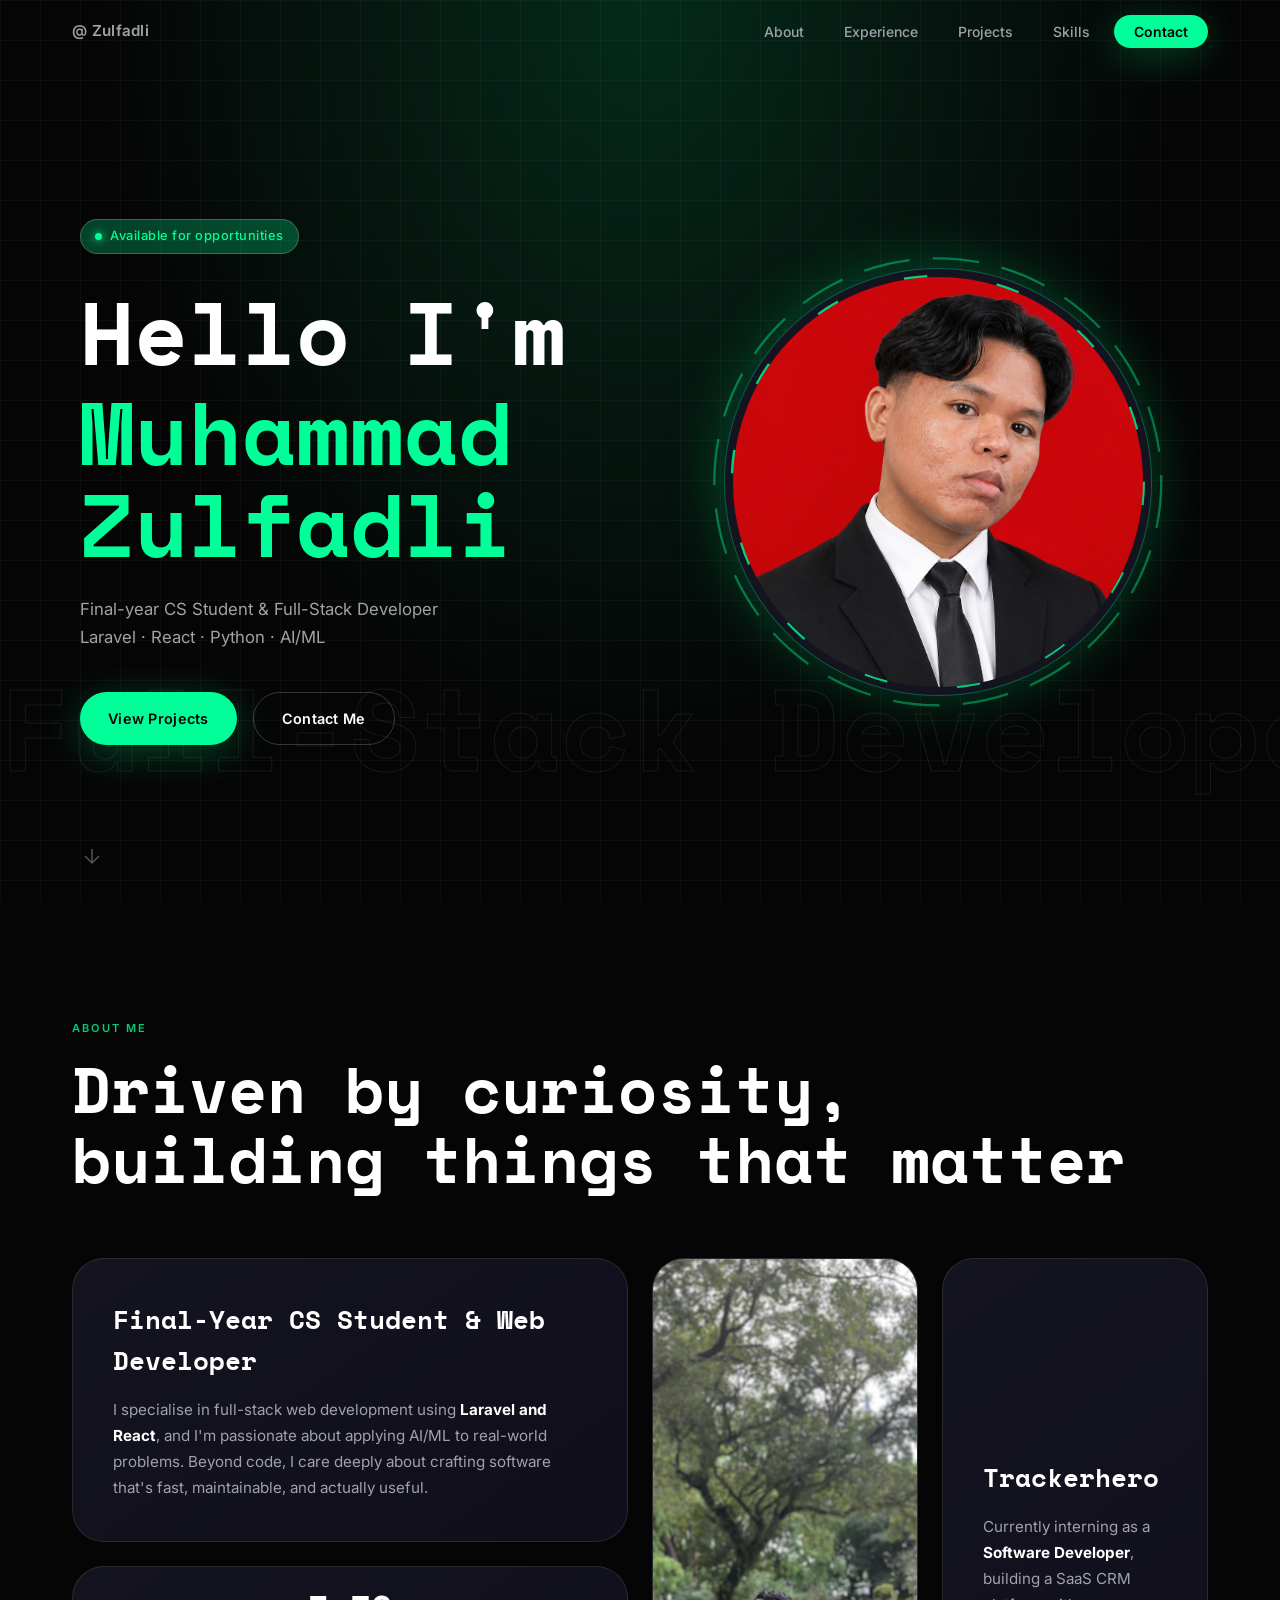
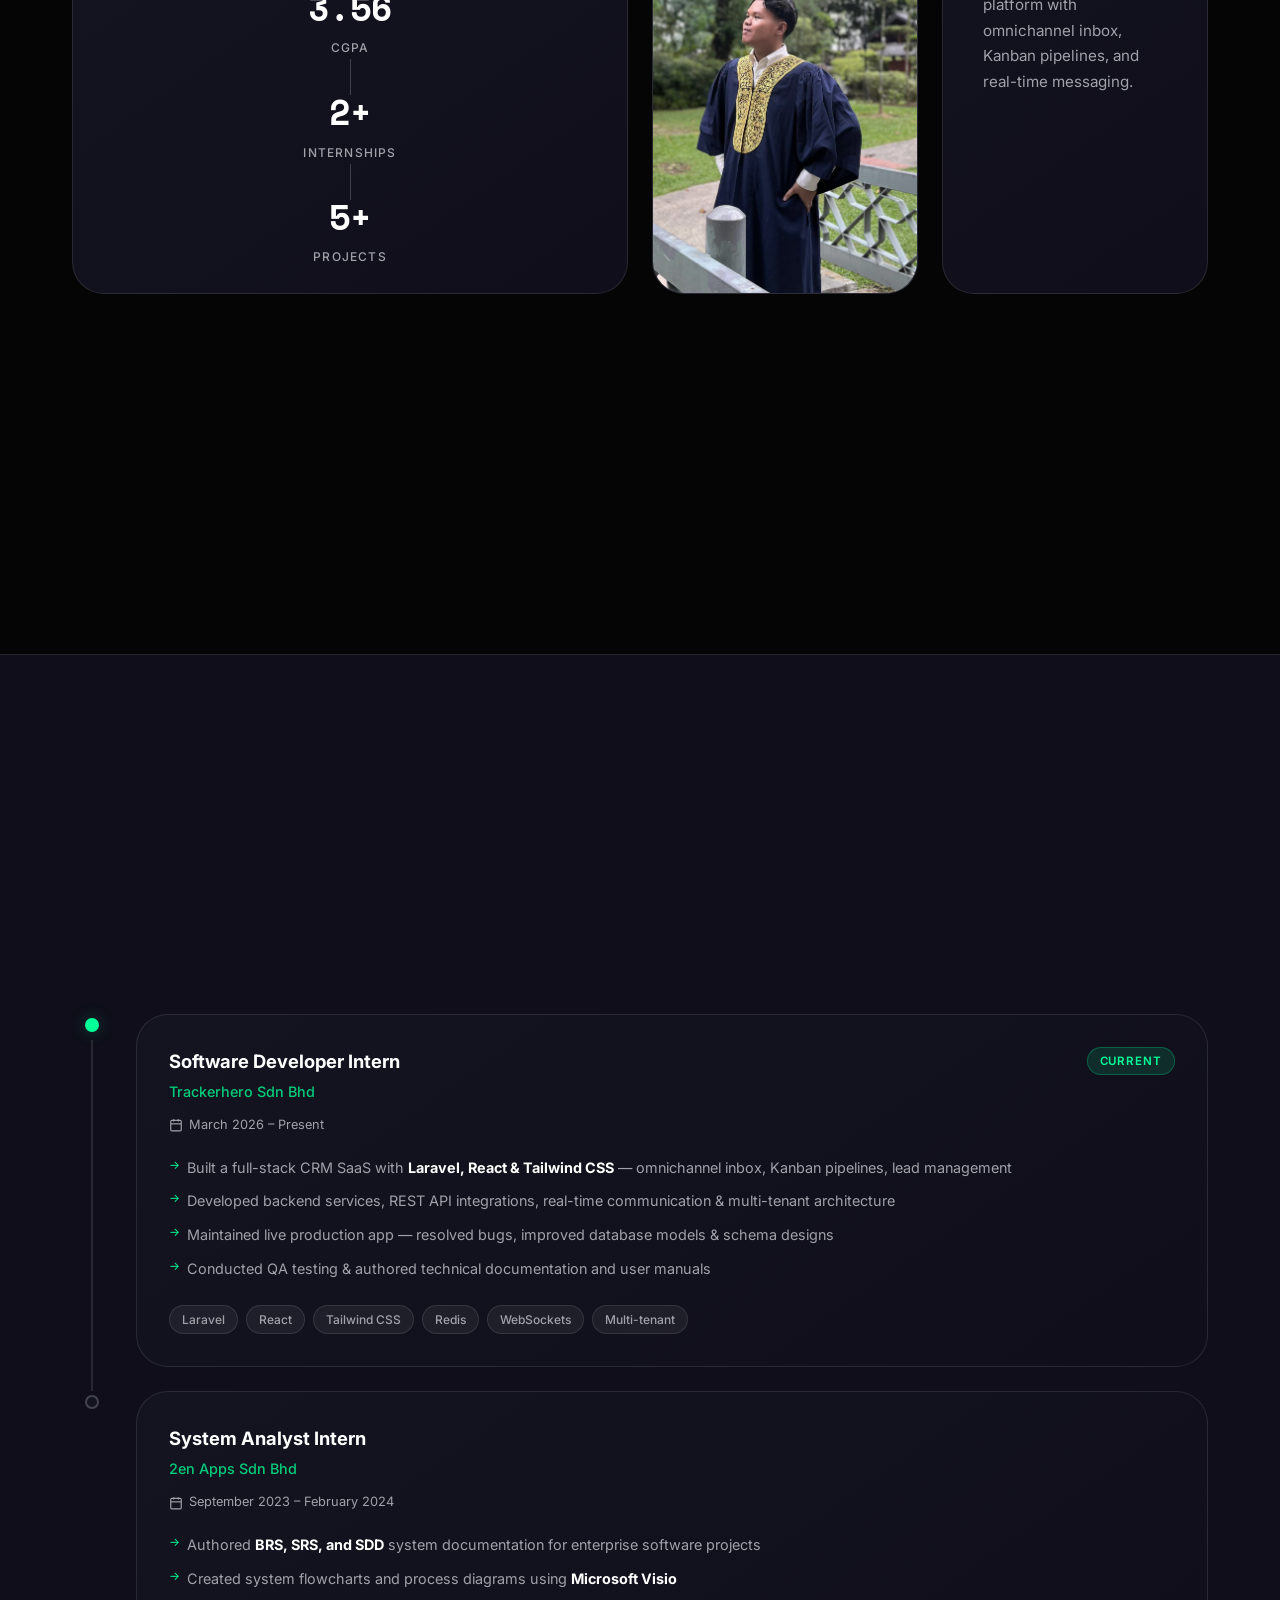
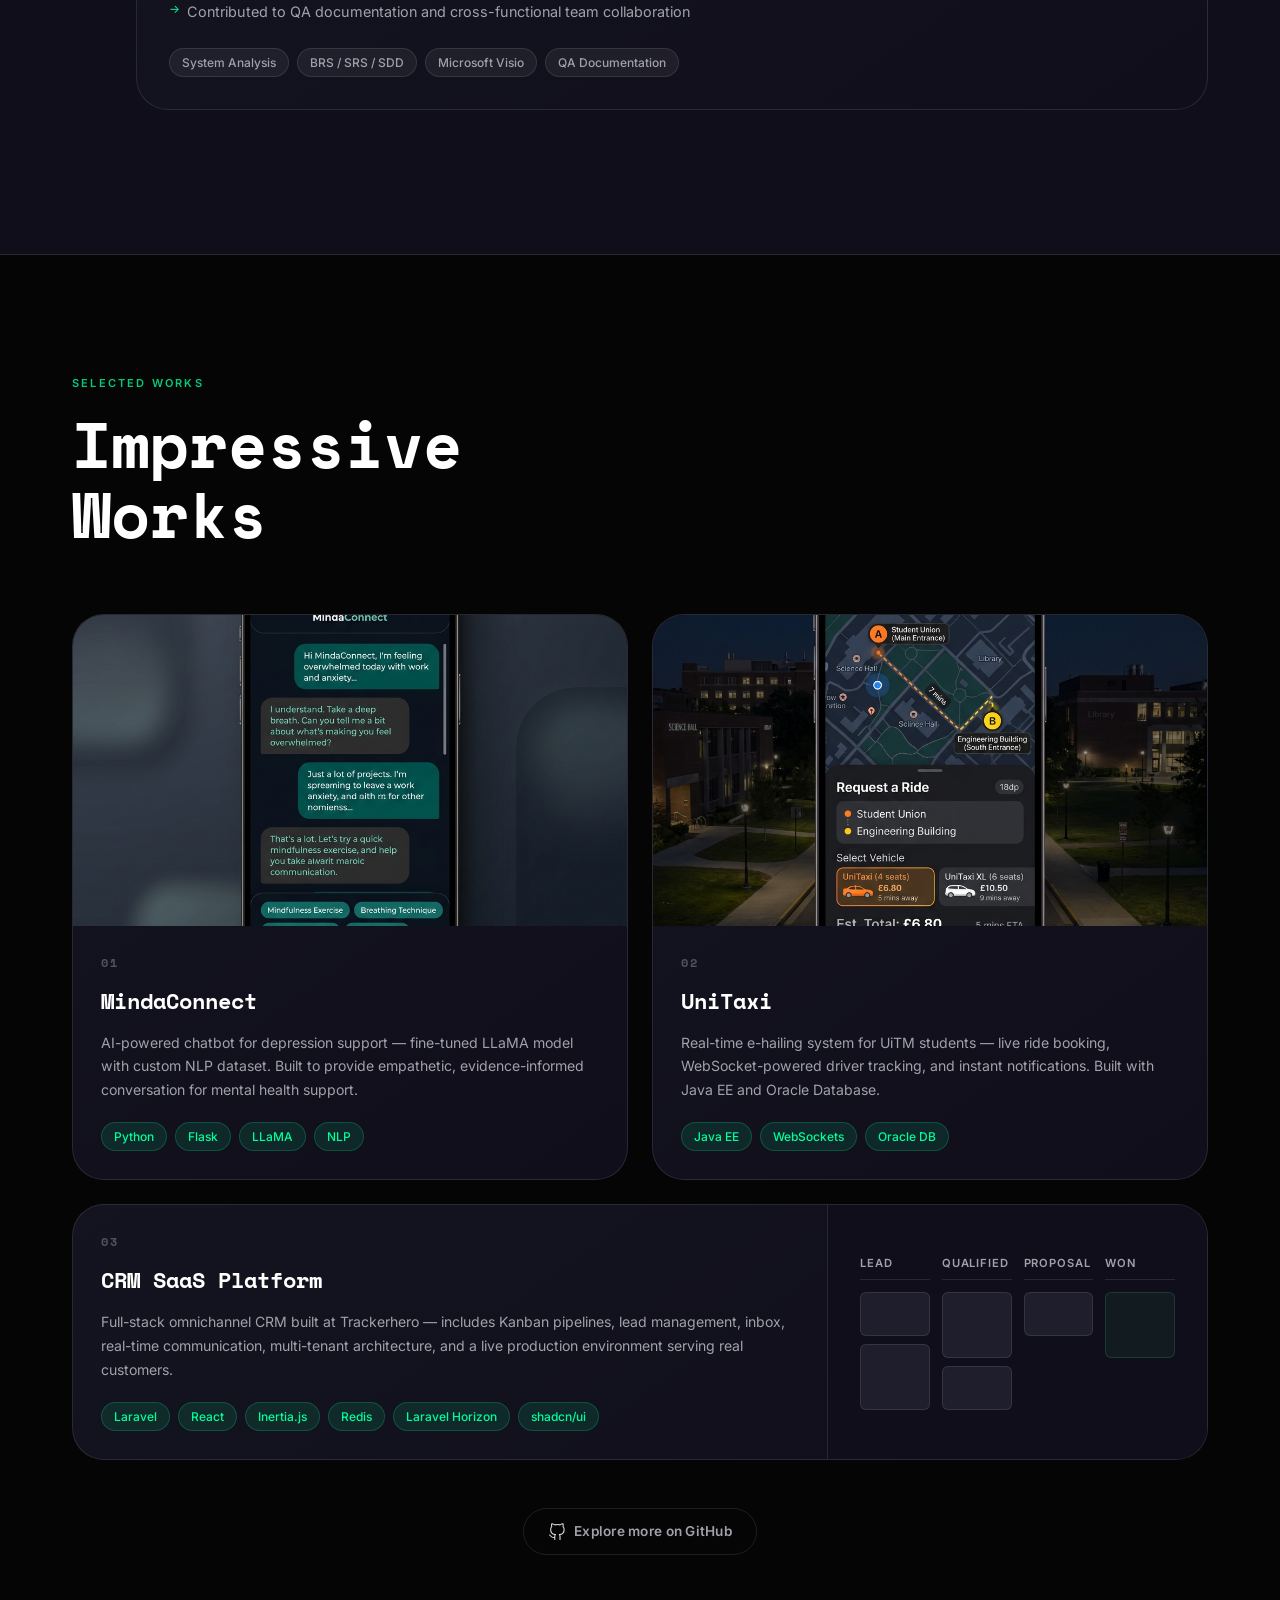
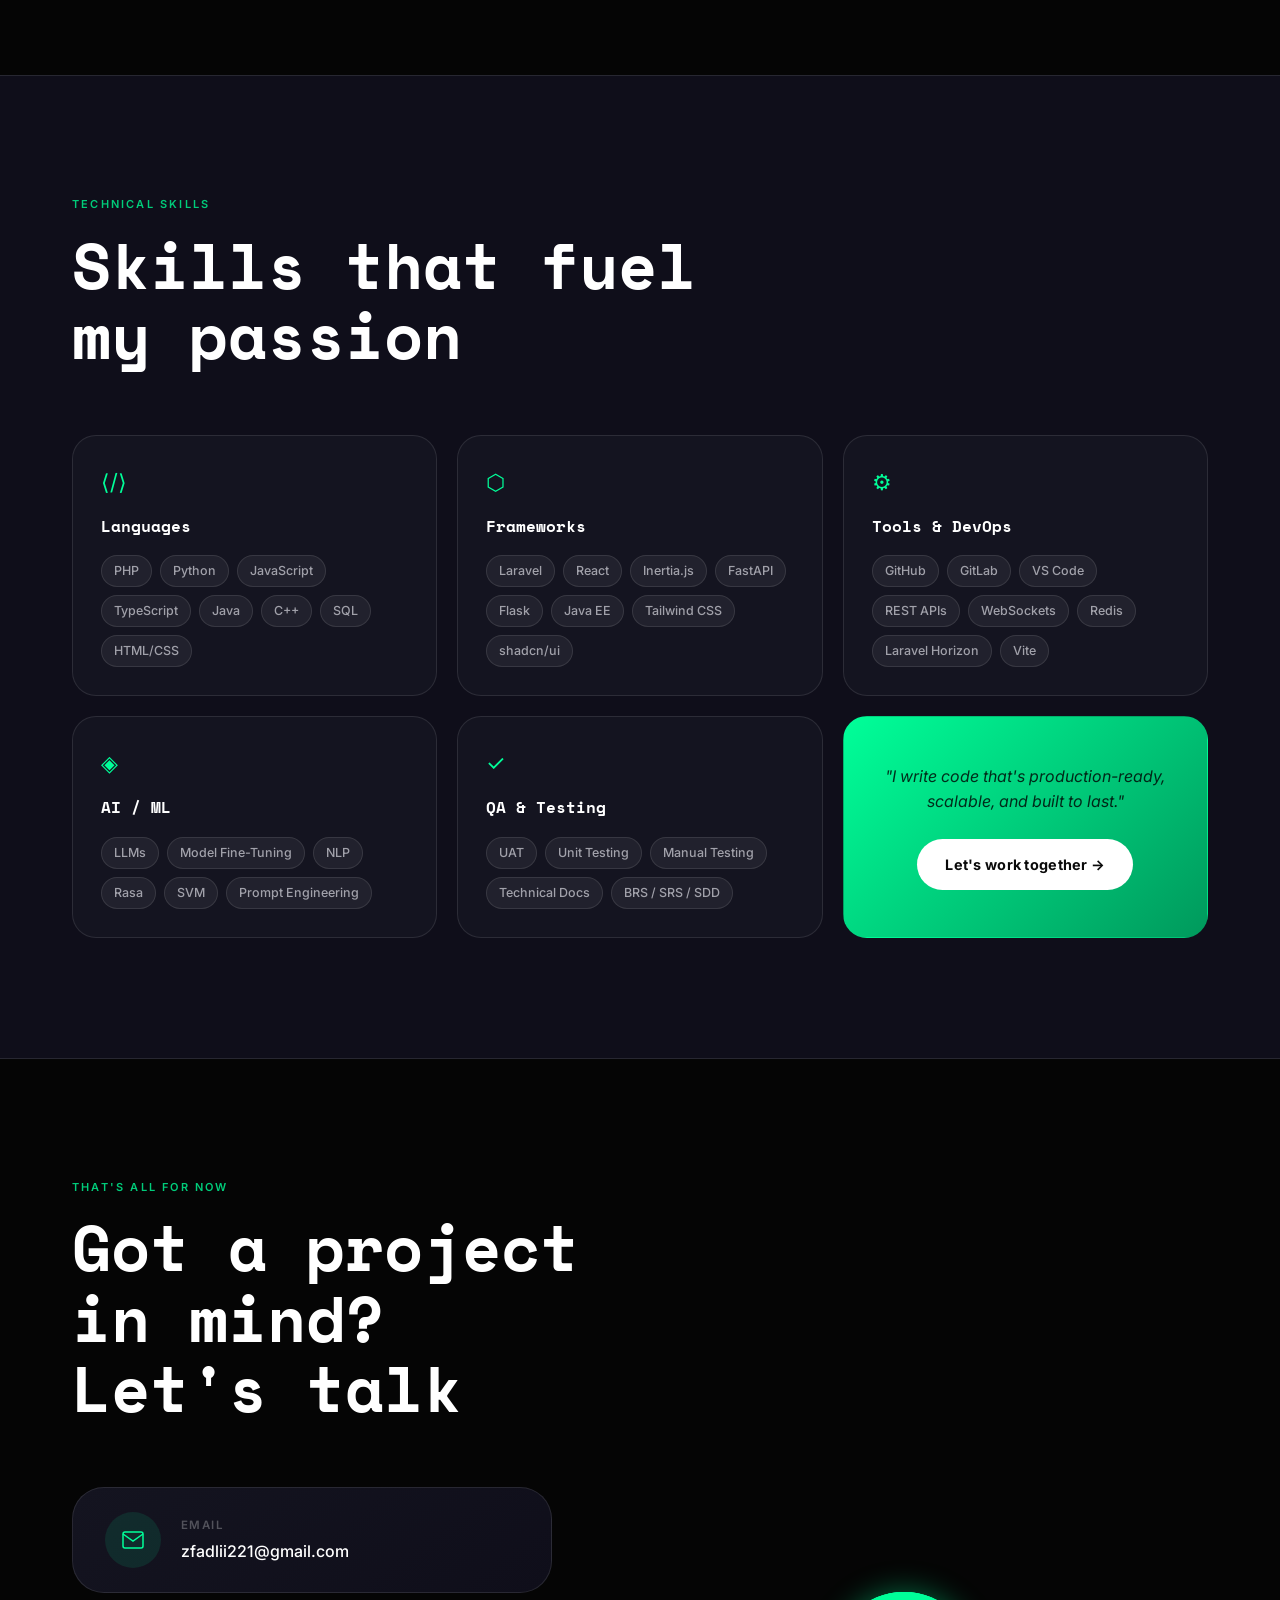
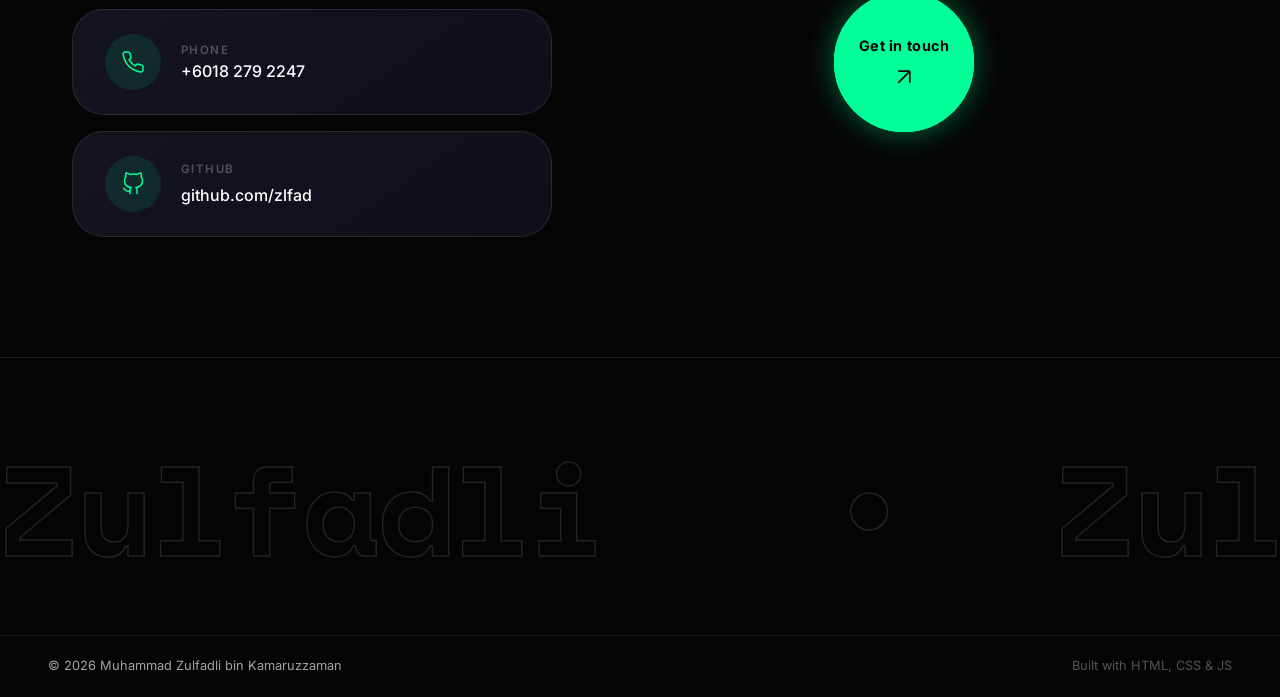
==== commit 259a77f6: "feat: update profile image and reformat contact section SVG code for readability" ====
--- a/index.html
+++ b/index.html
@@ -83,7 +83,7 @@
           </circle>
         </svg>
       </div>
-      <img src="assets/images/profile.jpeg" alt="Muhammad Zulfadli — profile photo" class="hero-photo" />
+      <img src="assets/images/profile.png" alt="Muhammad Zulfadli — profile photo" class="hero-photo" />
     </div>
 
     <!-- Scroll indicator -->
@@ -496,17 +496,24 @@
         <div class="contact-cards reveal">
           <a href="mailto:zfadlii221@gmail.com" class="contact-card" id="contact-email">
             <div class="contact-card-icon">
-              <svg width="24" height="24" viewBox="0 0 24 24" fill="none" stroke="currentColor" stroke-width="1.5"><path d="M4 4h16c1.1 0 2 .9 2 2v12c0 1.1-.9 2-2 2H4c-1.1 0-2-.9-2-2V6c0-1.1.9-2 2-2z"/><polyline points="22,6 12,13 2,6"/></svg>
+              <svg width="24" height="24" viewBox="0 0 24 24" fill="none" stroke="currentColor" stroke-width="1.5">
+                <path d="M4 4h16c1.1 0 2 .9 2 2v12c0 1.1-.9 2-2 2H4c-1.1 0-2-.9-2-2V6c0-1.1.9-2 2-2z" />
+                <polyline points="22,6 12,13 2,6" />
+              </svg>
             </div>
             <div class="contact-card-info">
               <span class="contact-label">Email</span>
               <span class="contact-value">zfadlii221@gmail.com</span>
             </div>
           </a>
-          
-          <button class="contact-card contact-copy" id="contact-phone" aria-label="Copy phone number" data-copy="+60182792247">
+
+          <button class="contact-card contact-copy" id="contact-phone" aria-label="Copy phone number"
+            data-copy="+60182792247">
             <div class="contact-card-icon">
-              <svg width="24" height="24" viewBox="0 0 24 24" fill="none" stroke="currentColor" stroke-width="1.5"><path d="M22 16.92v3a2 2 0 0 1-2.18 2 19.79 19.79 0 0 1-8.63-3.07 19.5 19.5 0 0 1-6-6 19.79 19.79 0 0 1-3.07-8.67A2 2 0 0 1 4.11 2h3a2 2 0 0 1 2 1.72 12.84 12.84 0 0 0 .7 2.81 2 2 0 0 1-.45 2.11L8.09 9.91a16 16 0 0 0 6 6l1.27-1.27a2 2 0 0 1 2.11-.45 12.84 12.84 0 0 0 2.81.7A2 2 0 0 1 22 16.92z"/></svg>
+              <svg width="24" height="24" viewBox="0 0 24 24" fill="none" stroke="currentColor" stroke-width="1.5">
+                <path
+                  d="M22 16.92v3a2 2 0 0 1-2.18 2 19.79 19.79 0 0 1-8.63-3.07 19.5 19.5 0 0 1-6-6 19.79 19.79 0 0 1-3.07-8.67A2 2 0 0 1 4.11 2h3a2 2 0 0 1 2 1.72 12.84 12.84 0 0 0 .7 2.81 2 2 0 0 1-.45 2.11L8.09 9.91a16 16 0 0 0 6 6l1.27-1.27a2 2 0 0 1 2.11-.45 12.84 12.84 0 0 0 2.81.7A2 2 0 0 1 22 16.92z" />
+              </svg>
             </div>
             <div class="contact-card-info">
               <span class="contact-label">Phone</span>
@@ -515,9 +522,13 @@
             <span class="copy-toast" role="status">Copied!</span>
           </button>
 
-          <a href="https://github.com/zlfad" target="_blank" rel="noopener noreferrer" class="contact-card" id="contact-github">
+          <a href="https://github.com/zlfad" target="_blank" rel="noopener noreferrer" class="contact-card"
+            id="contact-github">
             <div class="contact-card-icon">
-              <svg width="24" height="24" viewBox="0 0 24 24" fill="none" stroke="currentColor" stroke-width="1.5"><path d="M9 19c-5 1.5-5-2.5-7-3m14 6v-3.87a3.37 3.37 0 0 0-.94-2.61c3.14-.35 6.44-1.54 6.44-7A5.44 5.44 0 0 0 20 4.77 5.07 5.07 0 0 0 19.91 1S18.73.65 16 2.48a13.38 13.38 0 0 0-7 0C6.27.65 5.09 1 5.09 1A5.07 5.07 0 0 0 5 4.77a5.44 5.44 0 0 0-1.5 3.78c0 5.42 3.3 6.61 6.44 7A3.37 3.37 0 0 0 9 18.13V22"/></svg>
+              <svg width="24" height="24" viewBox="0 0 24 24" fill="none" stroke="currentColor" stroke-width="1.5">
+                <path
+                  d="M9 19c-5 1.5-5-2.5-7-3m14 6v-3.87a3.37 3.37 0 0 0-.94-2.61c3.14-.35 6.44-1.54 6.44-7A5.44 5.44 0 0 0 20 4.77 5.07 5.07 0 0 0 19.91 1S18.73.65 16 2.48a13.38 13.38 0 0 0-7 0C6.27.65 5.09 1 5.09 1A5.07 5.07 0 0 0 5 4.77a5.44 5.44 0 0 0-1.5 3.78c0 5.42 3.3 6.61 6.44 7A3.37 3.37 0 0 0 9 18.13V22" />
+              </svg>
             </div>
             <div class="contact-card-info">
               <span class="contact-label">GitHub</span>
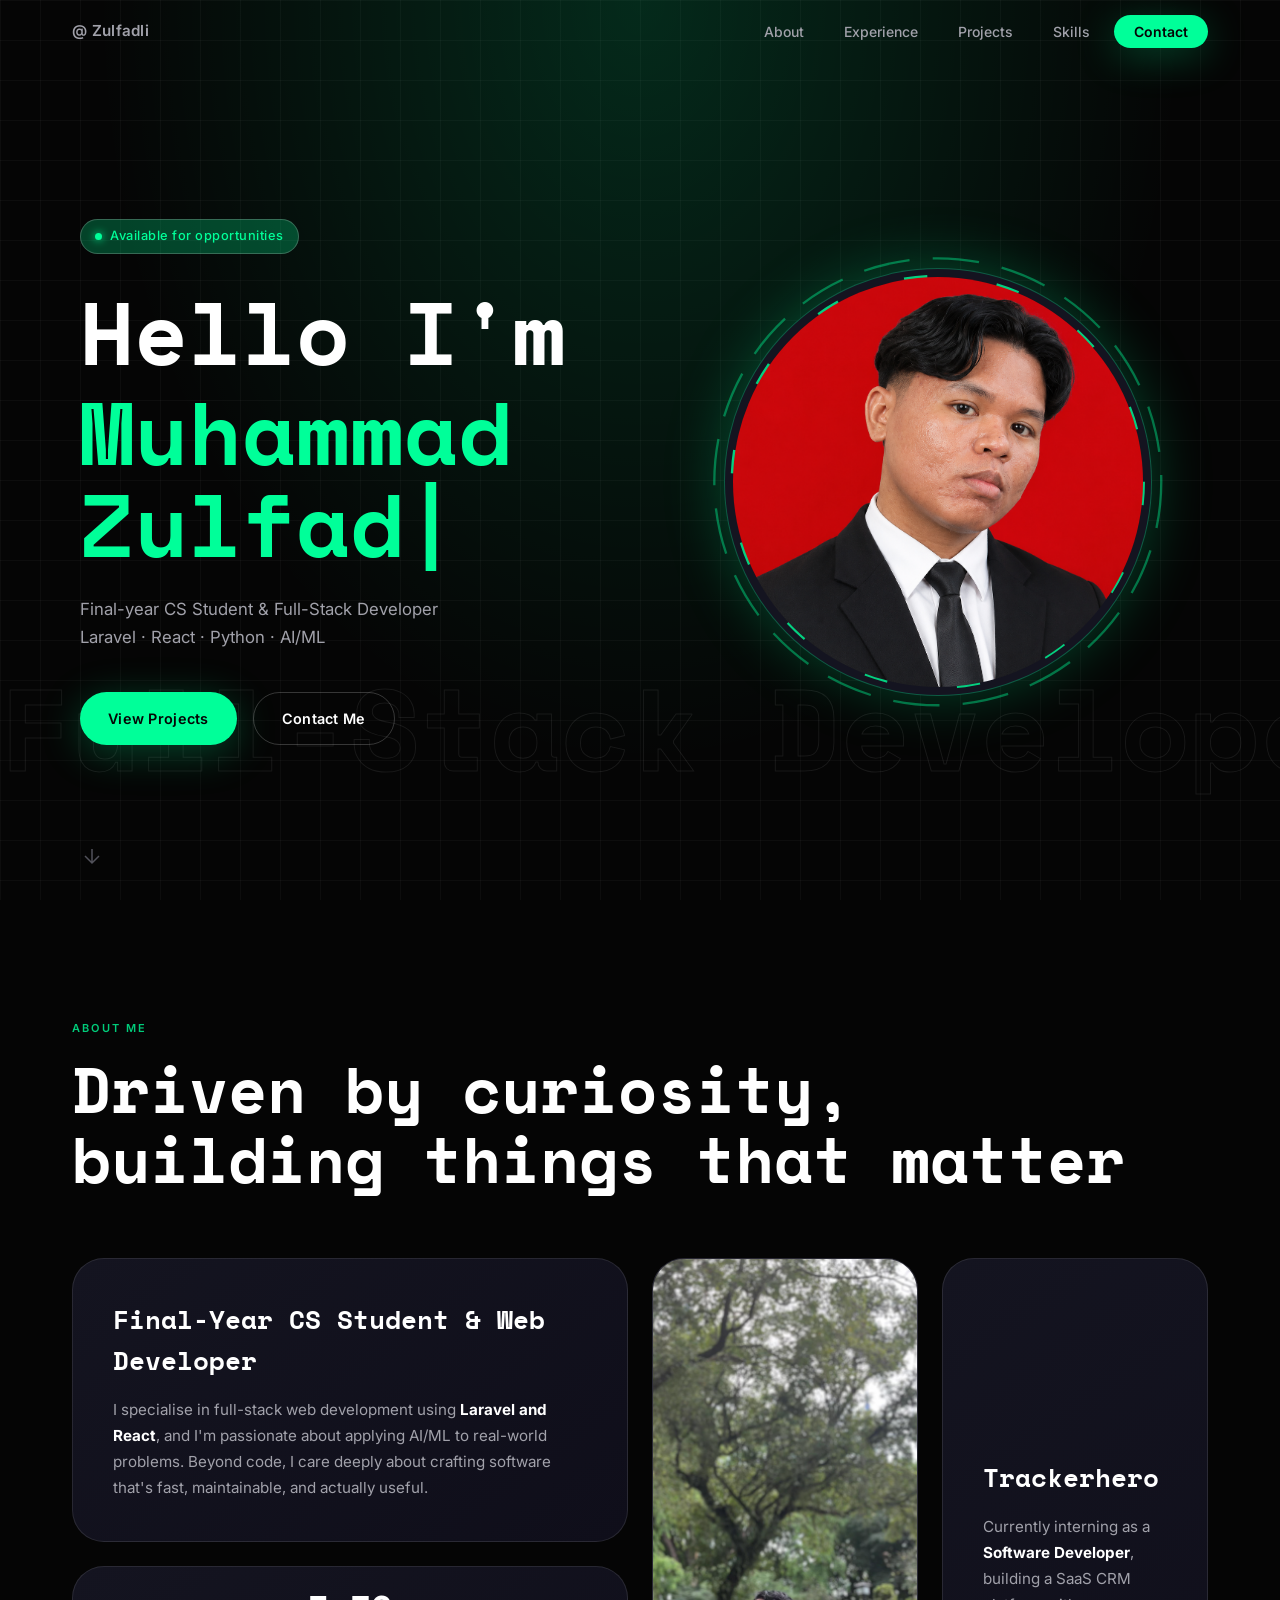
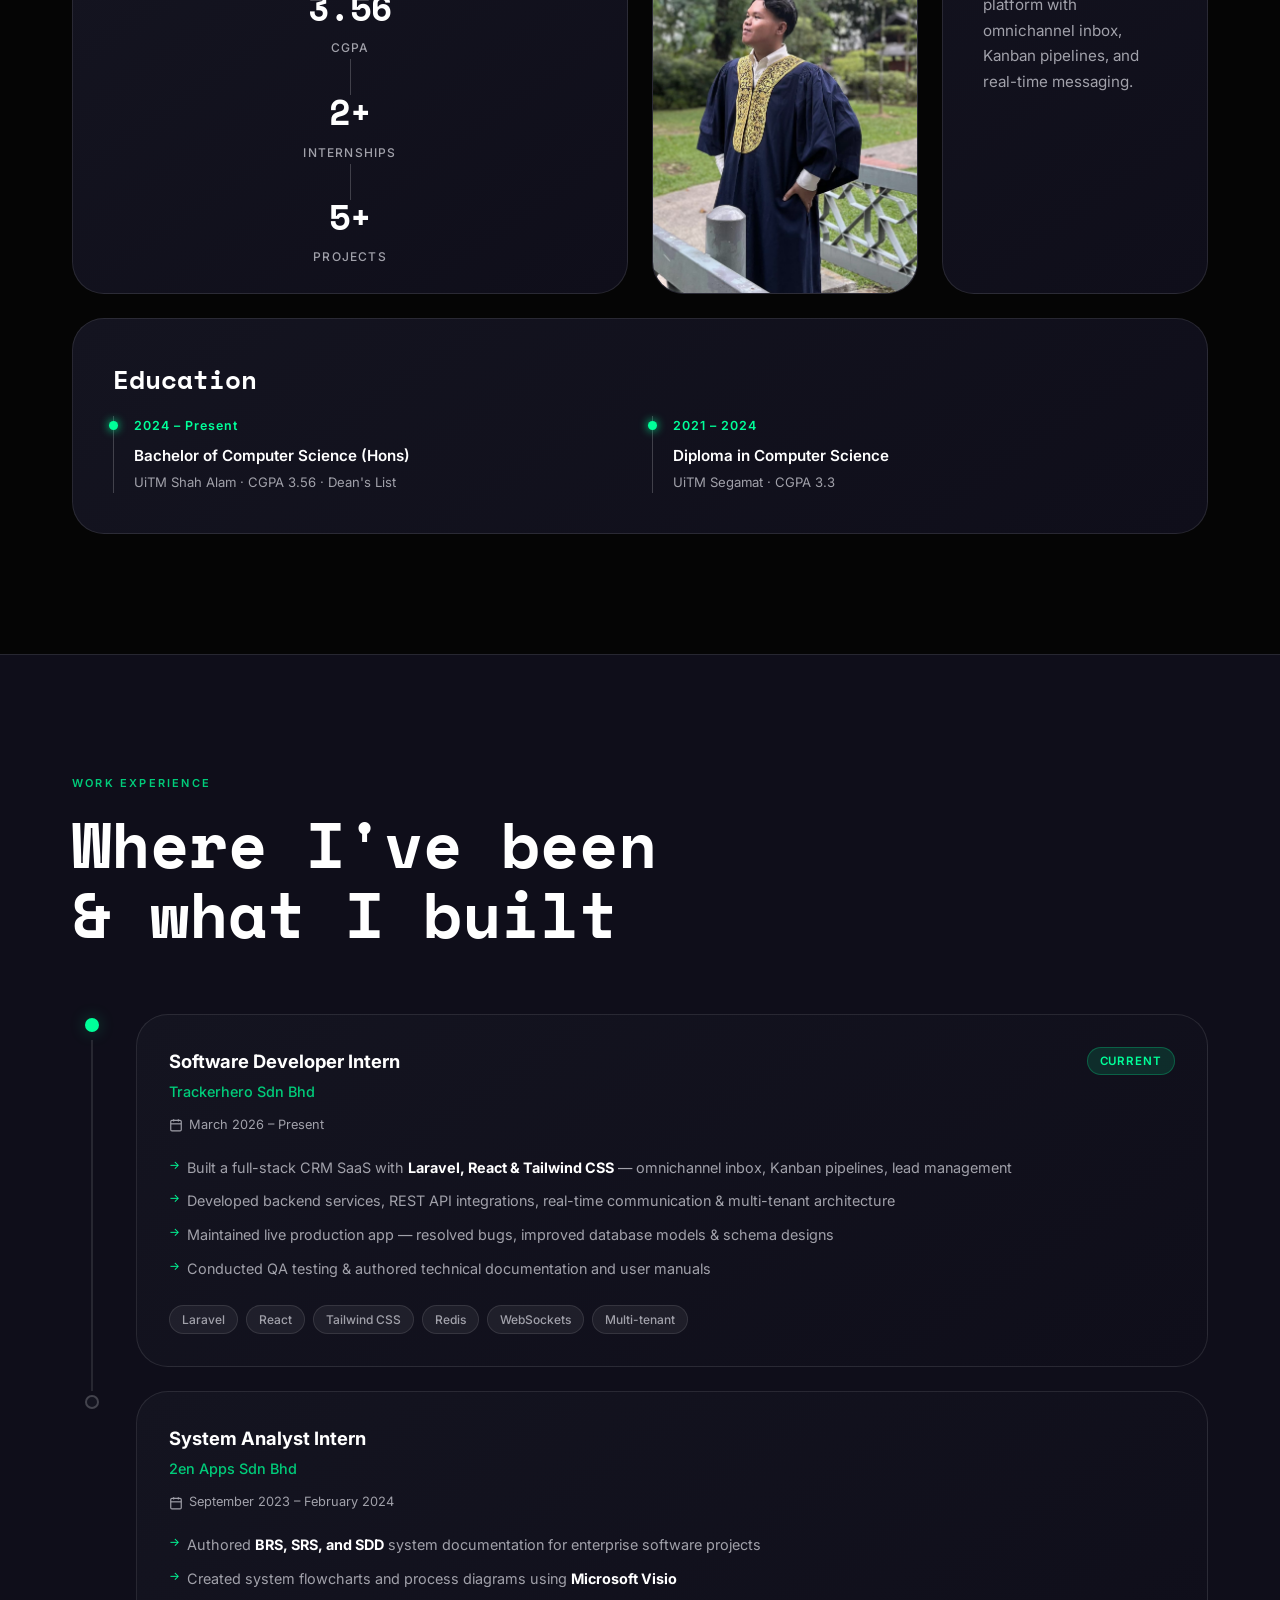
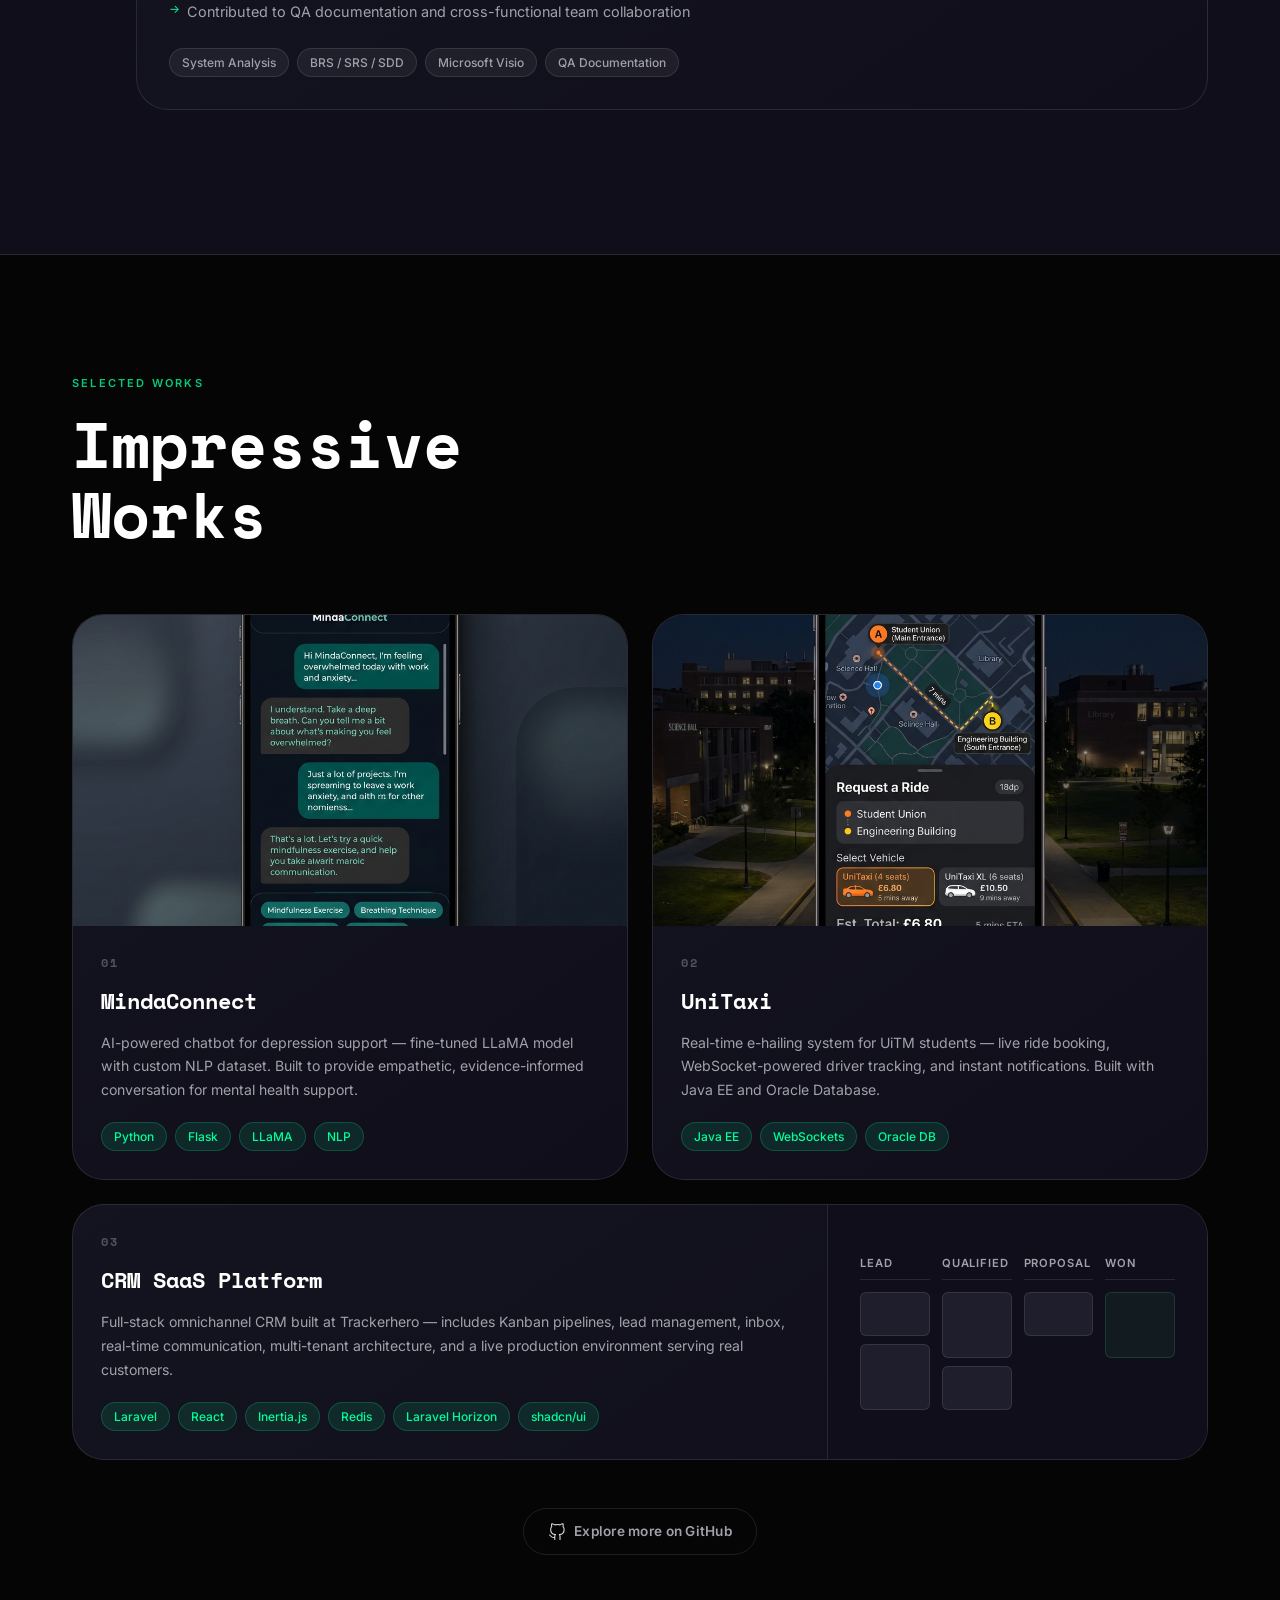
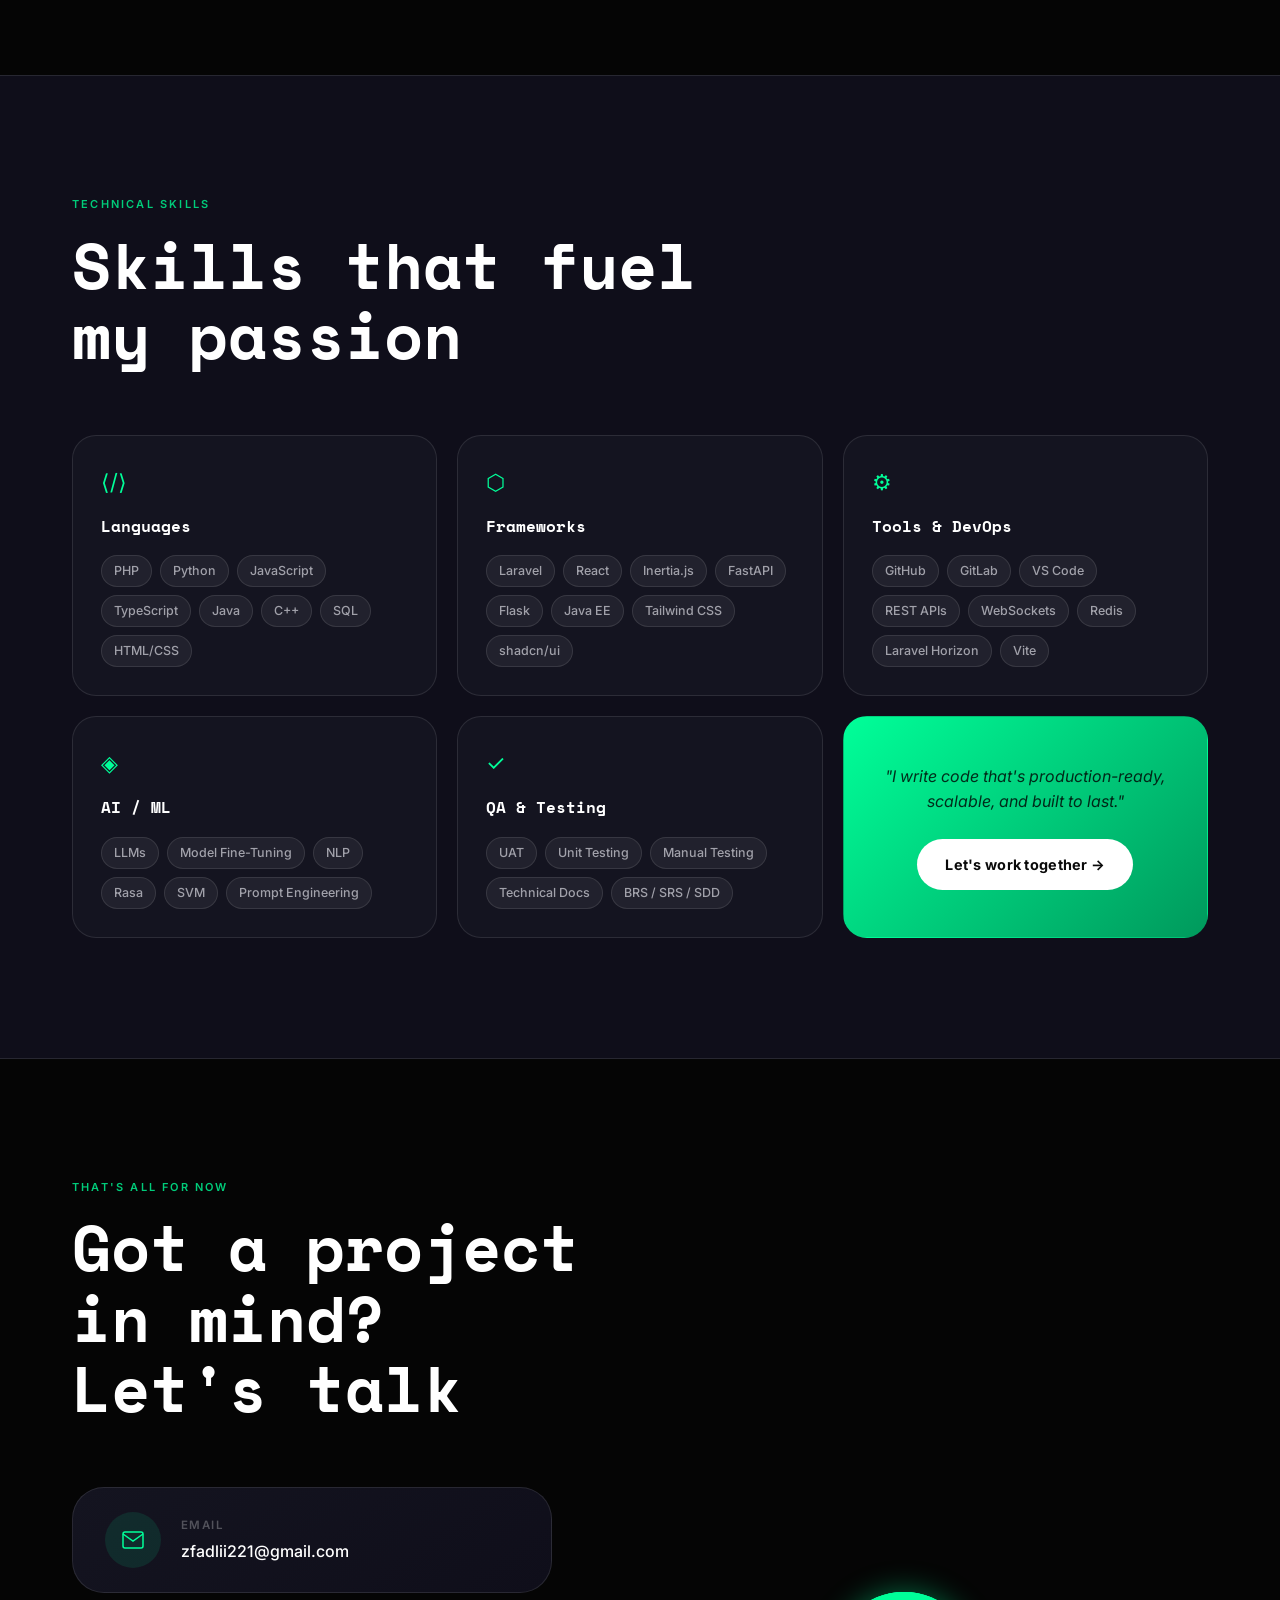
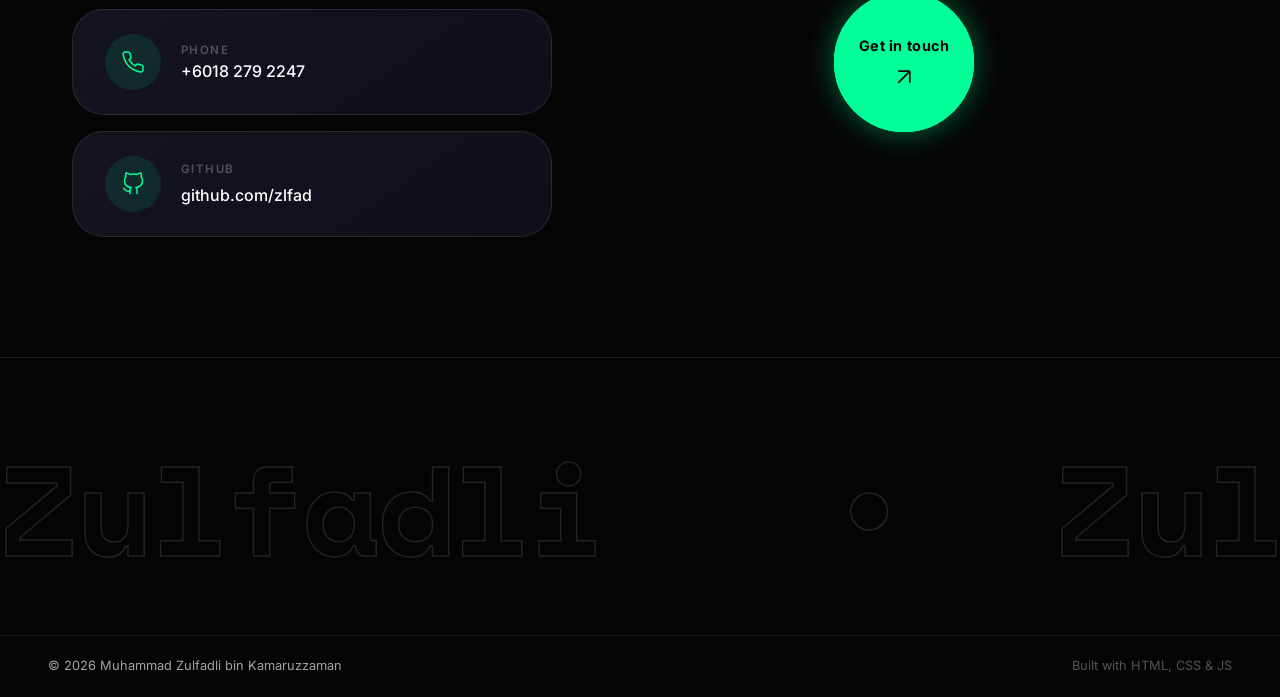
==== commit 07ba2dbf: "feat: implement initial project structure with custom styling, JavaScript interactivity, and hero se" ====
--- a/index.html
+++ b/index.html
@@ -63,7 +63,10 @@
         <span>Available for opportunities</span>
       </div>
       <div class="hero-name-prefix">Hello I'm</div>
-      <h1 class="hero-name">Muhammad<br /><em>Zulfadli</em></h1>
+      <h1 class="hero-name" id="hero-name-typewriter" data-line1="Muhammad" data-line2="Zulfadli">
+        <span class="tw-line1">Muhammad</span><br />
+        <em><span class="tw-line2">Zulfadli</span></em>
+      </h1>
       <p class="hero-tagline">Final-year CS Student &amp; Full-Stack Developer<br />Laravel · React · Python · AI/ML</p>
       <div class="hero-cta">
         <a href="#projects" class="btn btn--primary magnetic-btn" id="hero-cta-projects">View Projects</a>
--- a/assets/css/style.css
+++ b/assets/css/style.css
@@ -358,6 +358,14 @@
 }
 .hero-name em {
   font-style: normal;
+}
+.typing-cursor::after {
+  content: '|';
+  animation: blink 1s step-start infinite;
+  color: var(--c-accent);
+}
+@keyframes blink {
+  50% { opacity: 0; }
 }
 
 .hero-tagline {
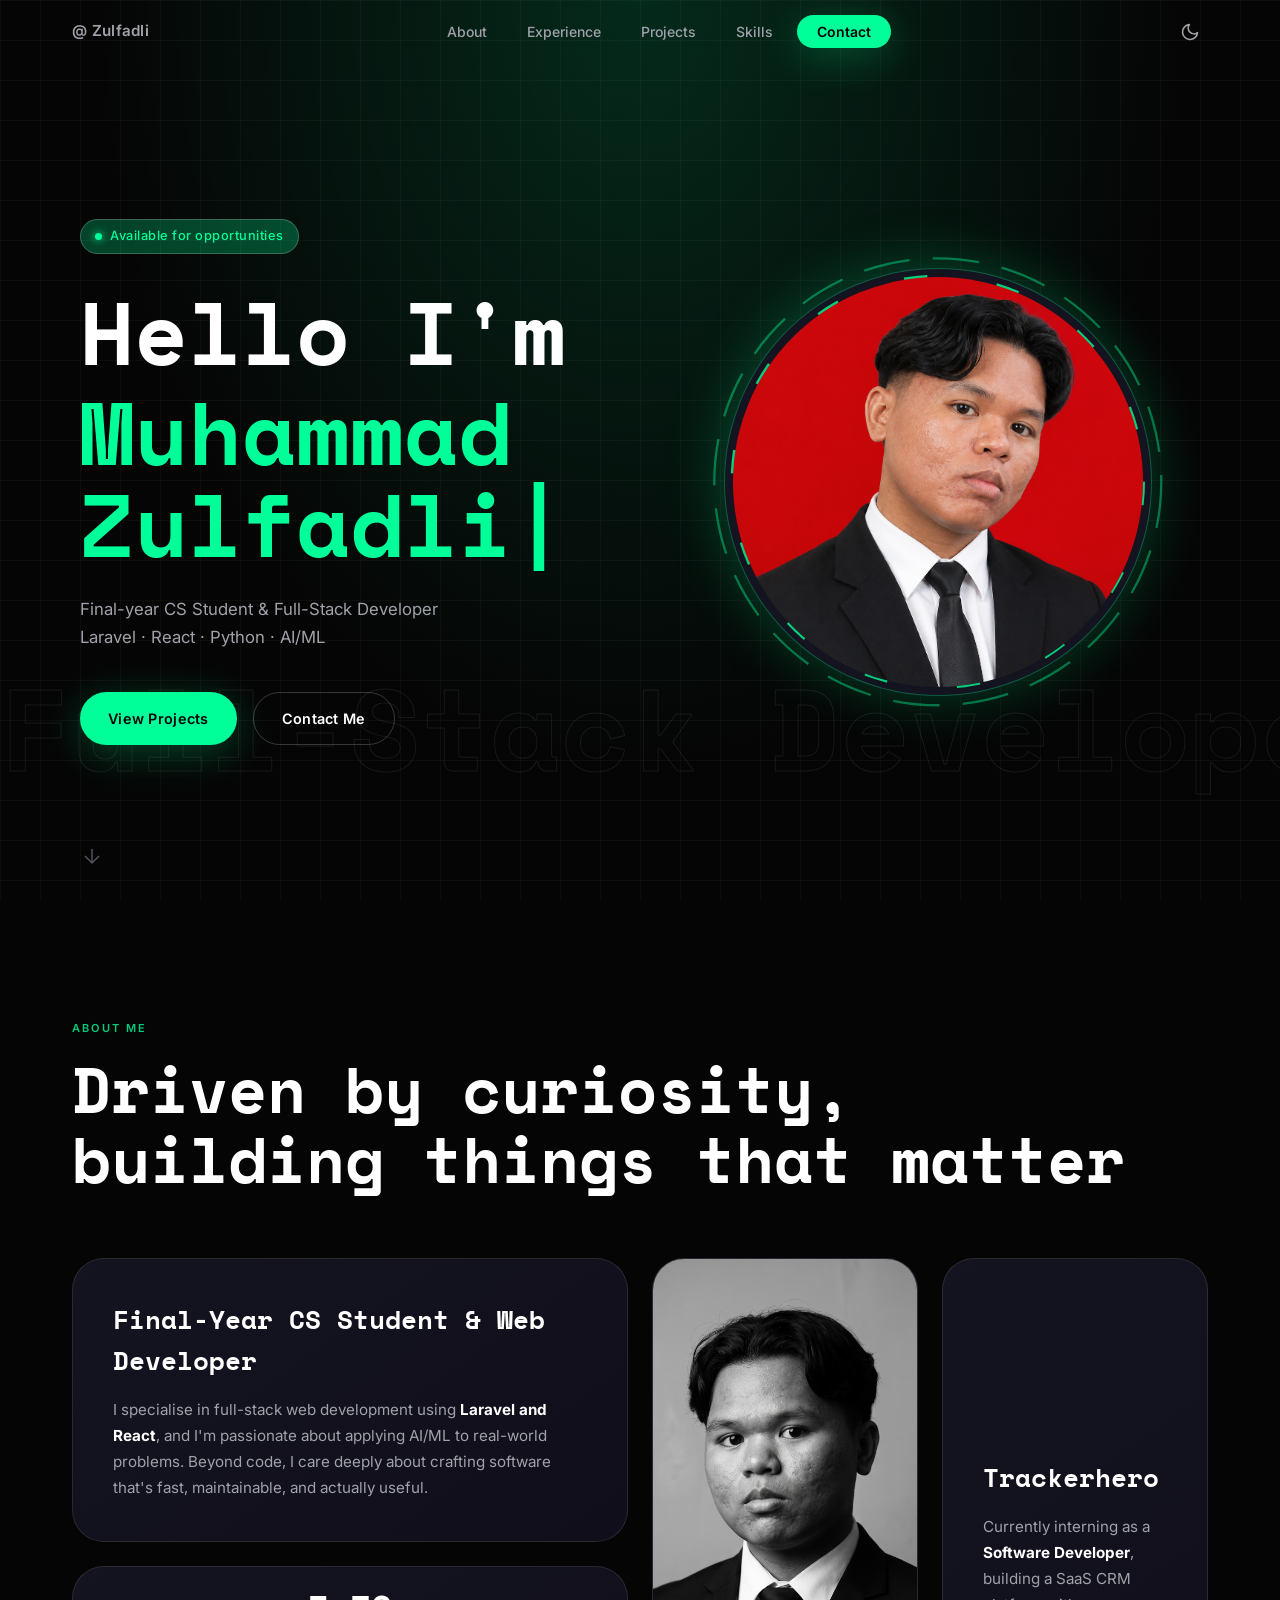
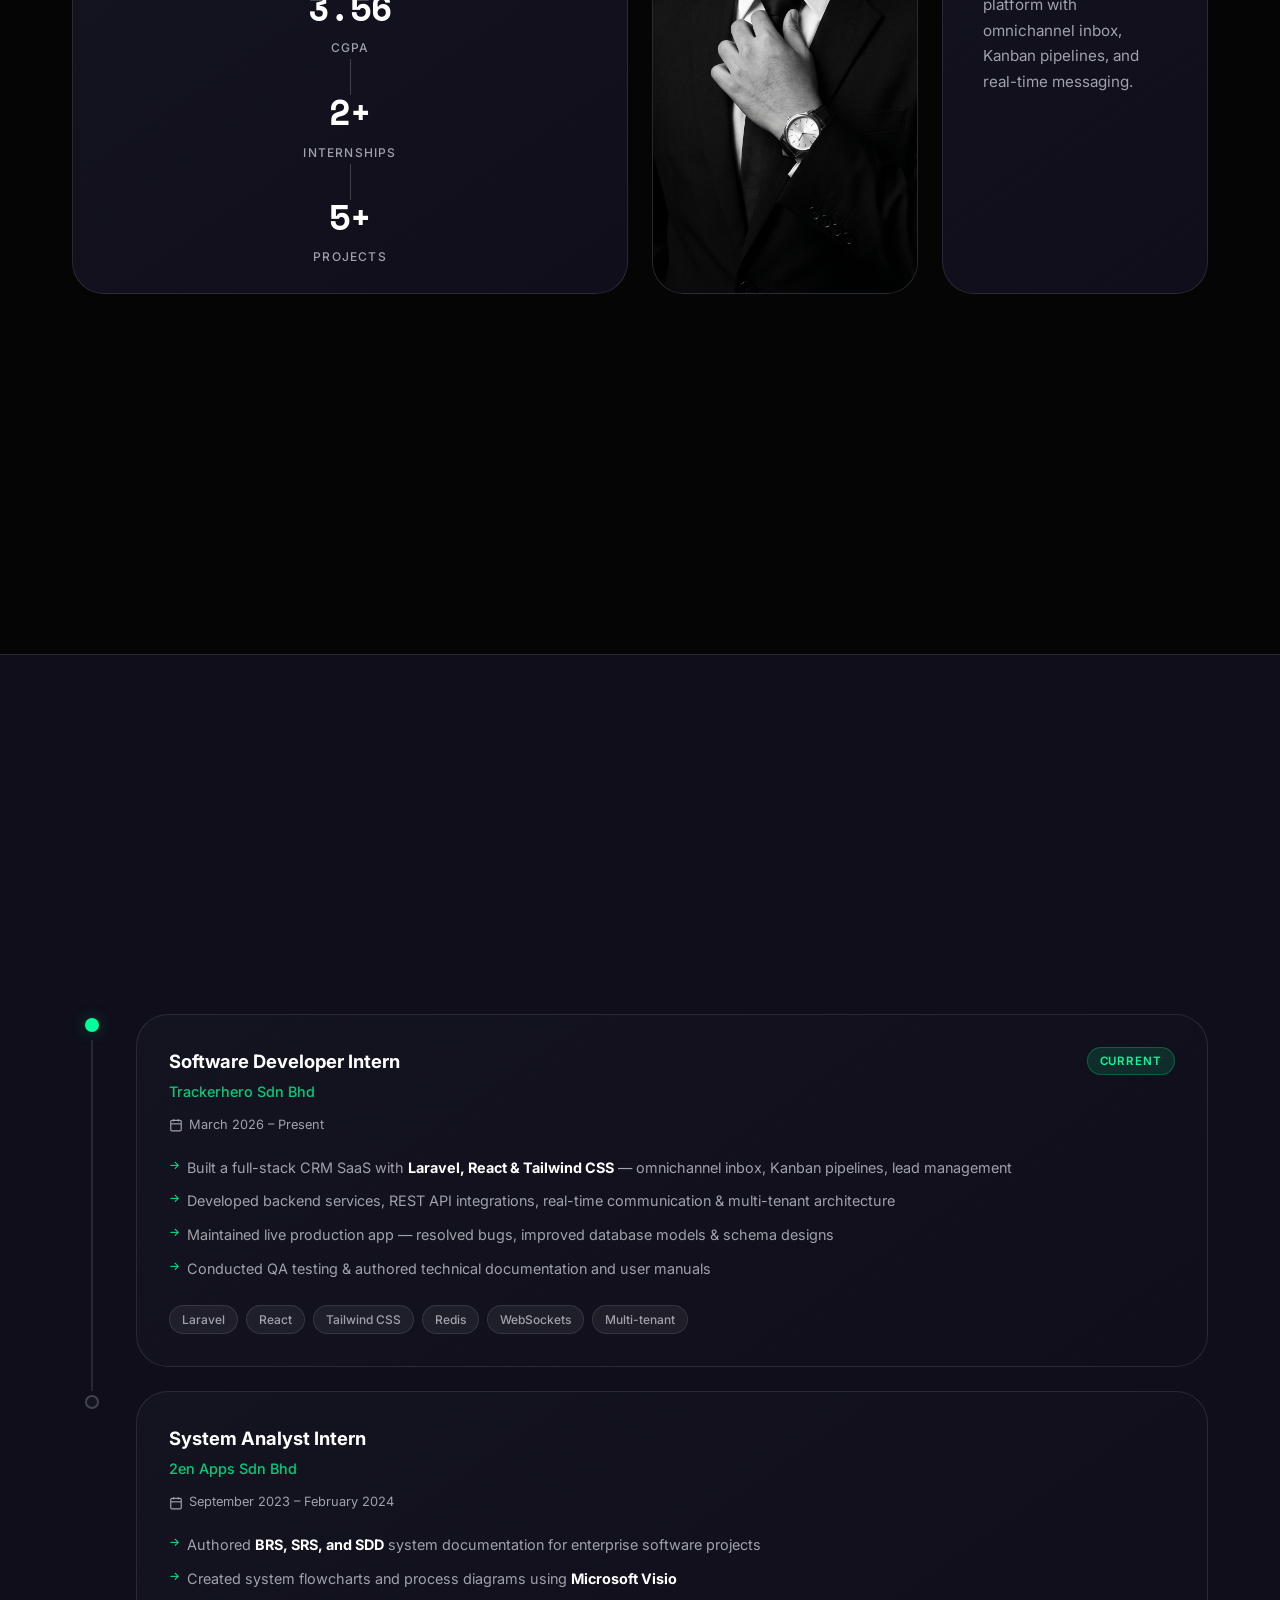
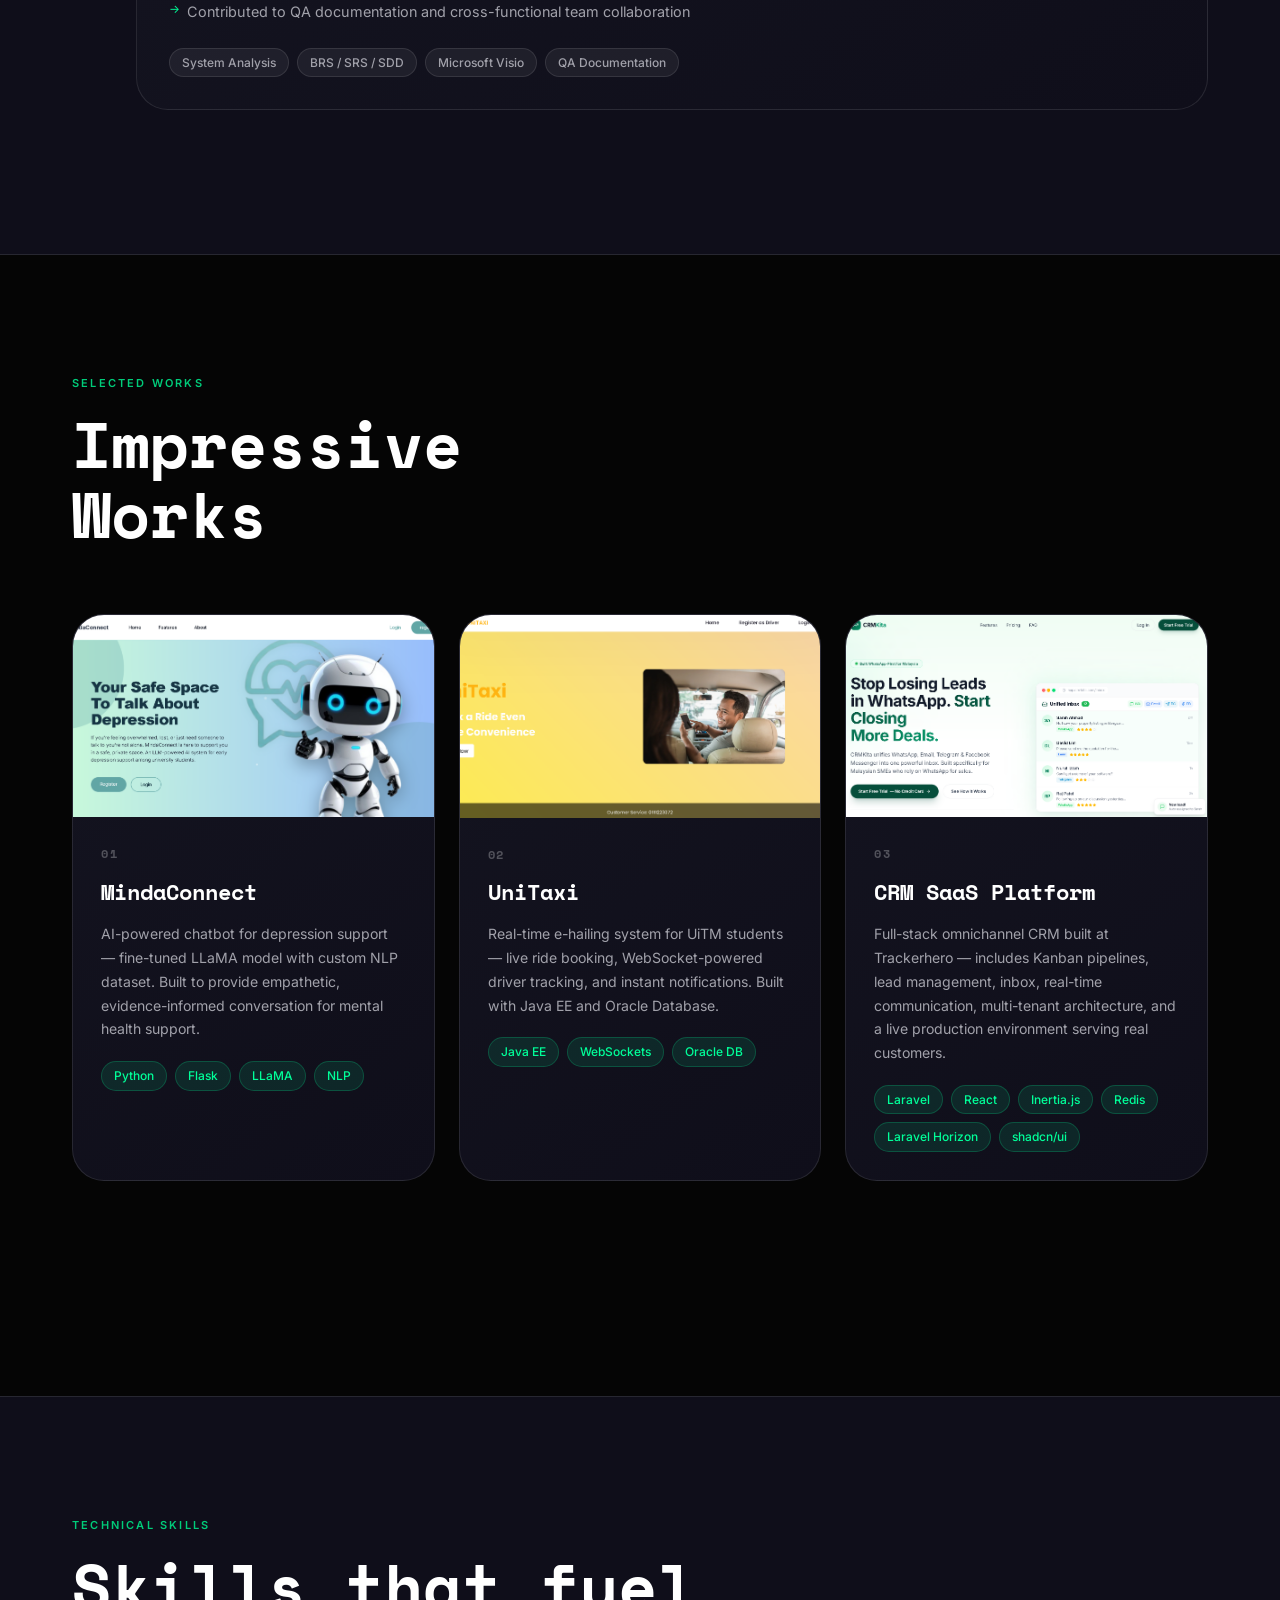
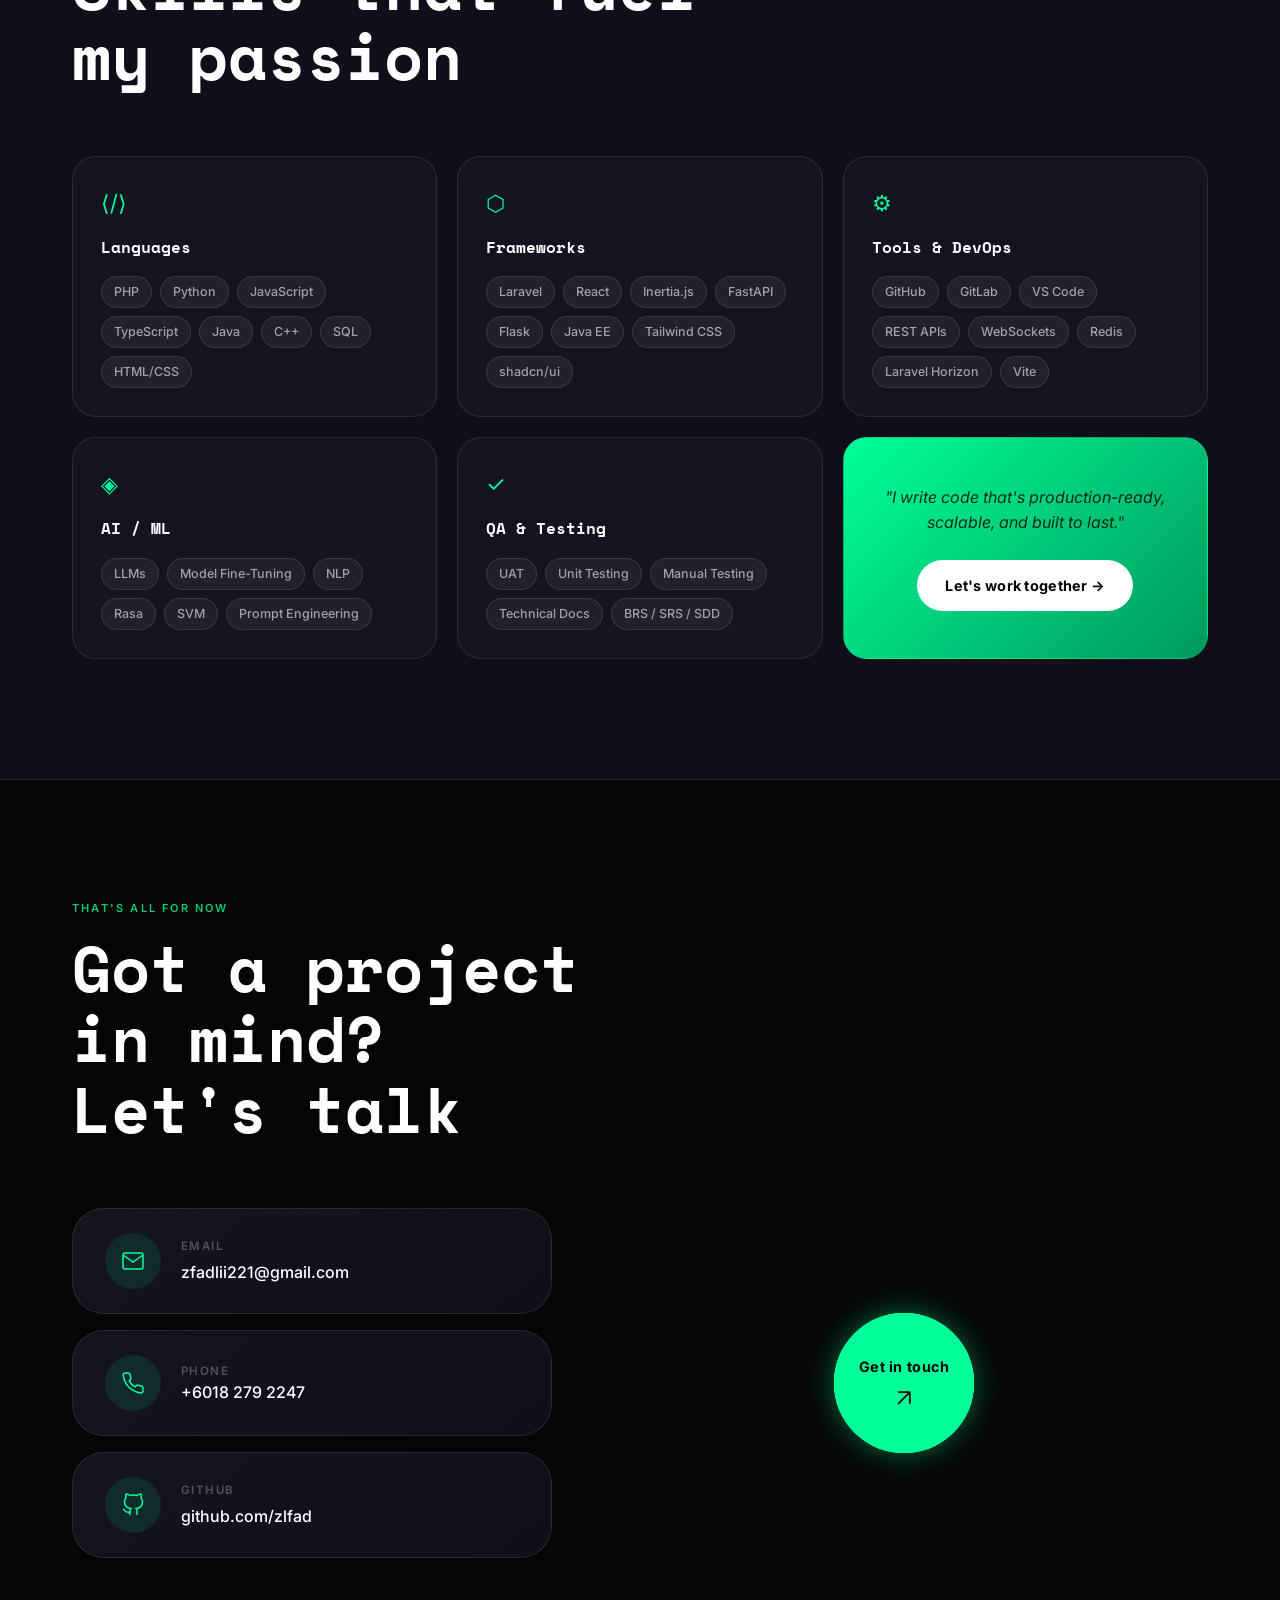
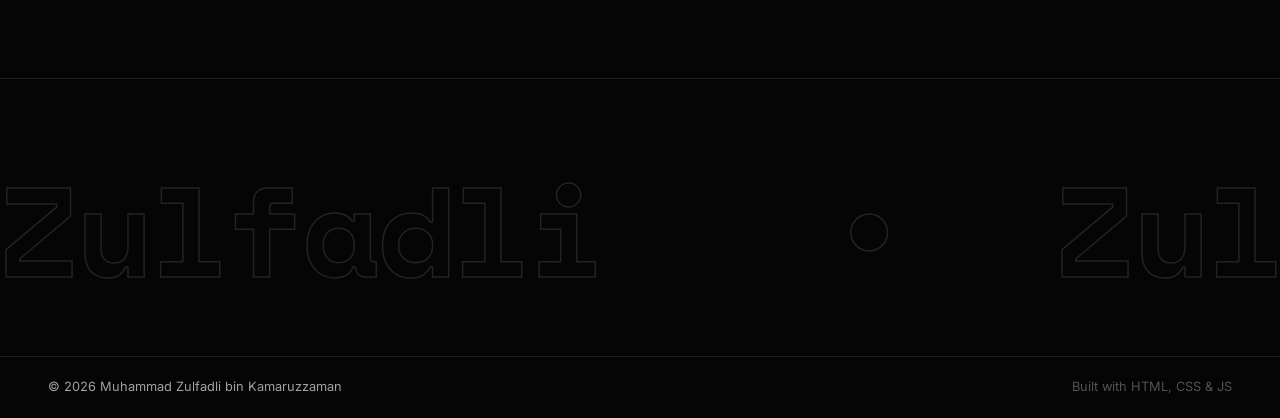
==== commit bfad22cc: "feat: add portfolio website with custom styles, interactive script, and image assets" ====
--- a/index.html
+++ b/index.html
@@ -23,6 +23,13 @@
   <link href="https://api.fontshare.com/v2/css?f[]=general-sans@700,800&display=swap" rel="stylesheet" />
 
   <link rel="stylesheet" href="assets/css/style.css" />
+
+  <script>
+    const savedTheme = localStorage.getItem('theme');
+    if (savedTheme === 'light') {
+      document.documentElement.setAttribute('data-theme', 'light');
+    }
+  </script>
 </head>
 
 <body>
@@ -40,12 +47,31 @@
         <li><a href="#contact" class="nav-link nav-link--cta" id="nav-contact">Contact</a></li>
       </ul>
 
-      <!-- Hamburger -->
-      <button class="hamburger" id="hamburger" aria-label="Toggle menu" aria-expanded="false" aria-controls="nav-links">
-        <span class="hamburger-bar"></span>
-        <span class="hamburger-bar"></span>
-        <span class="hamburger-bar"></span>
-      </button>
+      <div class="nav-controls">
+        <button class="theme-toggle" id="theme-toggle" aria-label="Toggle dark/light mode">
+          <svg class="icon-sun" width="20" height="20" viewBox="0 0 24 24" fill="none" stroke="currentColor" stroke-width="2" stroke-linecap="round" stroke-linejoin="round">
+            <circle cx="12" cy="12" r="5"></circle>
+            <line x1="12" y1="1" x2="12" y2="3"></line>
+            <line x1="12" y1="21" x2="12" y2="23"></line>
+            <line x1="4.22" y1="4.22" x2="5.64" y2="5.64"></line>
+            <line x1="18.36" y1="18.36" x2="19.78" y2="19.78"></line>
+            <line x1="1" y1="12" x2="3" y2="12"></line>
+            <line x1="21" y1="12" x2="23" y2="12"></line>
+            <line x1="4.22" y1="19.78" x2="5.64" y2="18.36"></line>
+            <line x1="18.36" y1="5.64" x2="19.78" y2="4.22"></line>
+          </svg>
+          <svg class="icon-moon" width="20" height="20" viewBox="0 0 24 24" fill="none" stroke="currentColor" stroke-width="2" stroke-linecap="round" stroke-linejoin="round">
+            <path d="M21 12.79A9 9 0 1 1 11.21 3 7 7 0 0 0 21 12.79z"></path>
+          </svg>
+        </button>
+
+        <!-- Hamburger -->
+        <button class="hamburger" id="hamburger" aria-label="Toggle menu" aria-expanded="false" aria-controls="nav-links">
+          <span class="hamburger-bar"></span>
+          <span class="hamburger-bar"></span>
+          <span class="hamburger-bar"></span>
+        </button>
+      </div>
     </div>
   </nav>
 
@@ -340,7 +366,23 @@
         </article>
 
         <!-- Project 3 — CRM SaaS -->
-        <article class="project-card project-card--wide reveal" id="project-crm" aria-labelledby="proj-title-3">
+        <article class="project-card reveal" id="project-crm" aria-labelledby="proj-title-3">
+          <div class="project-img-wrap">
+            <img src="assets/images/CRMKita.png" alt="CRM SaaS Platform Interface" class="project-img"
+              loading="lazy" />
+            <div class="project-img-overlay">
+              <a href="https://github.com/zlfad" target="_blank" rel="noopener noreferrer" class="project-link-btn"
+                aria-label="View CRM SaaS Platform on GitHub">
+                <svg width="20" height="20" viewBox="0 0 24 24" fill="none" stroke="currentColor" stroke-width="2"
+                  aria-hidden="true">
+                  <path d="M18 13v6a2 2 0 0 1-2 2H5a2 2 0 0 1-2-2V8a2 2 0 0 1 2-2h6" />
+                  <polyline points="15 3 21 3 21 9" />
+                  <line x1="10" y1="14" x2="21" y2="3" />
+                </svg>
+                View Project
+              </a>
+            </div>
+          </div>
           <div class="project-body">
             <div class="project-number">03</div>
             <h3 class="project-title" id="proj-title-3">CRM SaaS Platform</h3>
@@ -356,28 +398,6 @@
               <span class="tech-tag tech-tag--accent">shadcn/ui</span>
             </div>
           </div>
-          <div class="project-crm-visual" aria-hidden="true">
-            <div class="crm-kanban">
-              <div class="crm-col">
-                <div class="crm-col-head">Lead</div>
-                <div class="crm-card-mini"></div>
-                <div class="crm-card-mini crm-card-mini--tall"></div>
-              </div>
-              <div class="crm-col">
-                <div class="crm-col-head">Qualified</div>
-                <div class="crm-card-mini crm-card-mini--tall"></div>
-                <div class="crm-card-mini"></div>
-              </div>
-              <div class="crm-col">
-                <div class="crm-col-head">Proposal</div>
-                <div class="crm-card-mini"></div>
-              </div>
-              <div class="crm-col">
-                <div class="crm-col-head">Won</div>
-                <div class="crm-card-mini crm-card-mini--tall crm-card-mini--won"></div>
-              </div>
-            </div>
-          </div>
         </article>
 
       </div>
--- a/assets/css/style.css
+++ b/assets/css/style.css
@@ -21,7 +21,50 @@
   --c-accent-glow: rgba(0,255,153,0.25);
 
   --c-white:       #ffffff;
-
+  --c-inverse-text: #050505;
+
+  --c-grid-line:   rgba(255, 255, 255, 0.03);
+  --c-radial-glow: rgba(0, 255, 153, 0.15);
+  
+  --c-glass-bg:    rgba(10, 10, 10, 0.85);
+  --c-glass-menu:  rgba(10, 10, 10, 0.95);
+  --c-overlay:     rgba(10, 10, 10, 0.65);
+}
+
+[data-theme="light"] {
+  --c-bg:          #f8fafc;       /* Slate 50 */
+  --c-bg-2:        #f1f5f9;       /* Slate 100 */
+  --c-bg-card:     #ecfdf5;       /* Emerald 50 - soft mint green for cards */
+  --c-bg-card-2:   #d1fae5;       /* Emerald 100 */
+  
+  --c-border:      rgba(16, 185, 129, 0.35); /* More visible tinted borders */
+  --c-border-2:    rgba(16, 185, 129, 0.5);
+
+  --c-text:        #0f172a;       /* Slate 900 */
+  --c-text-muted:  #475569;       /* Slate 600 */
+  --c-text-subtle: #94a3b8;       /* Slate 400 */
+
+  --c-accent:      #10b981;       /* Emerald primary */
+  --c-accent-2:    #059669;       /* Emerald hover */
+  --c-accent-glow: rgba(16, 185, 129, 0.25);
+
+  --c-white:       #0f172a;
+  --c-inverse-text: #ffffff;
+
+  --c-grid-line:   rgba(15, 23, 42, 0.05);
+  --c-radial-glow: rgba(16, 185, 129, 0.15);
+  
+  --c-glass-bg:    rgba(253, 253, 253, 0.85);
+  --c-glass-menu:  rgba(241, 245, 249, 0.95);
+  --c-overlay:     rgba(253, 253, 253, 0.75);
+
+  --shadow-sm:  0 2px 8px rgba(15, 23, 42, 0.06);
+  --shadow-md:  0 8px 32px rgba(15, 23, 42, 0.08);
+  --shadow-lg:  0 24px 64px rgba(15, 23, 42, 0.12);
+  --shadow-accent: 0 8px 40px var(--c-accent-glow);
+}
+
+:root {
   --font-display: 'Space Mono', monospace;
   --font-body:    'Inter', sans-serif;
 
@@ -52,9 +95,9 @@
 body {
   background-color: var(--c-bg);
   background-image: 
-    radial-gradient(ellipse at top, rgba(0, 255, 153, 0.15) 0%, transparent 60%),
-    linear-gradient(rgba(255, 255, 255, 0.03) 1px, transparent 1px),
-    linear-gradient(90deg, rgba(255, 255, 255, 0.03) 1px, transparent 1px);
+    radial-gradient(ellipse at top, var(--c-radial-glow) 0%, transparent 60%),
+    linear-gradient(var(--c-grid-line) 1px, transparent 1px),
+    linear-gradient(90deg, var(--c-grid-line) 1px, transparent 1px);
   background-size: 100% 100vh, 40px 40px, 40px 40px;
   background-repeat: no-repeat, repeat, repeat;
   background-attachment: fixed;
@@ -129,7 +172,7 @@
 
 .btn--primary {
   background: var(--c-accent);
-  color: #050505;
+  color: var(--c-bg);
   box-shadow: var(--shadow-accent);
 }
 .btn--primary:hover {
@@ -162,7 +205,7 @@
 
 .btn--white {
   background: var(--c-white);
-  color: #0a0a0a;
+  color: var(--c-bg);
   font-weight: 700;
 }
 .btn--white:hover {
@@ -186,10 +229,16 @@
 }
 
 .navbar.scrolled {
-  background: rgba(10,10,10,0.85);
+  background: var(--c-glass-bg);
   backdrop-filter: blur(16px);
   -webkit-backdrop-filter: blur(16px);
   border-bottom-color: var(--c-border);
+}
+
+.navbar.menu-open {
+  backdrop-filter: none !important;
+  -webkit-backdrop-filter: none !important;
+  background: var(--c-glass-menu) !important;
 }
 
 .nav-inner {
@@ -226,11 +275,11 @@
   color: var(--c-text-muted);
   transition: color var(--transition), background var(--transition);
 }
-.nav-link:hover { color: var(--c-white); }
+.nav-link:hover, .nav-link--active { color: var(--c-inverse-text); }
 
 .nav-link--cta {
   background: var(--c-accent);
-  color: #050505 !important;
+  color: var(--c-bg) !important;
   font-weight: 600;
   padding: 8px 20px;
   box-shadow: var(--shadow-accent);
@@ -239,7 +288,52 @@
   background: var(--c-accent-2);
   transform: translateY(-1px);
 }
-
+.nav-controls {
+  display: flex;
+  align-items: center;
+  gap: 16px;
+}
+
+.theme-toggle {
+  color: var(--c-text-muted);
+  width: 36px;
+  height: 36px;
+  border-radius: var(--r-full);
+  display: flex;
+  align-items: center;
+  justify-content: center;
+  transition: color var(--transition), background var(--transition);
+  position: relative;
+}
+.theme-toggle:hover {
+  color: var(--c-inverse-text);
+  background: rgba(128, 128, 128, 0.1);
+}
+
+.theme-toggle svg {
+  position: absolute;
+  transition: opacity var(--transition), transform var(--transition);
+}
+
+.icon-sun {
+  opacity: 0;
+  transform: rotate(-90deg) scale(0.5);
+}
+
+.icon-moon {
+  opacity: 1;
+  transform: rotate(0) scale(1);
+}
+
+[data-theme="light"] .icon-sun {
+  opacity: 1;
+  transform: rotate(0) scale(1);
+}
+
+[data-theme="light"] .icon-moon {
+  opacity: 0;
+  transform: rotate(90deg) scale(0.5);
+}
 .hamburger {
   display: none;
   flex-direction: column;
@@ -495,12 +589,12 @@
   padding: 40px;
   position: relative;
   overflow: hidden;
-  transition: transform var(--transition), box-shadow var(--transition), border-color var(--transition);
+  transition: opacity 0.7s ease, transform var(--transition), box-shadow var(--transition), border-color var(--transition);
   display: flex;
   flex-direction: column;
   justify-content: center;
   transform-style: preserve-3d;
-  transform: perspective(1000px) rotateX(0) rotateY(0);
+  transform: perspective(1000px) rotateX(0) rotateY(0) translateY(28px);
 }
 .bento-card::before {
   content: "";
@@ -509,7 +603,7 @@
   border-radius: inherit;
   background: radial-gradient(
     600px circle at var(--mouse-x, 0) var(--mouse-y, 0), 
-    rgba(0, 255, 153, 0.08),
+    var(--c-radial-glow),
     transparent 40%
   );
   z-index: 1;
@@ -520,8 +614,8 @@
 .bento-card:hover::before { opacity: 1; }
 .bento-card:hover {
   transform: translateY(-4px);
-  box-shadow: 0 20px 40px rgba(0,0,0,0.6);
-  border-color: rgba(0,255,153,0.3);
+  box-shadow: var(--shadow-lg);
+  border-color: var(--c-accent-glow);
 }
 
 .bento-wide { grid-column: span 2; }
@@ -529,7 +623,9 @@
 .bento-full { grid-column: span 4; }
 .bento-photo { padding: 0; }
 .bento-photo img { width: 100%; height: 100%; object-fit: cover; filter: grayscale(15%); transition: transform var(--transition-slow); }
-.bento-photo:hover img { transform: scale(1.05); }
+@media (hover: hover) {
+  .bento-photo:hover img { transform: scale(1.05); }
+}
 
 .bento-content { position: relative; z-index: 2; }
 .bento-title {
@@ -538,11 +634,14 @@
   font-weight: 700;
   color: var(--c-white);
   margin-bottom: 16px;
+  word-break: break-word;
 }
 .bento-desc {
   color: var(--c-text-muted);
   font-size: 0.95rem;
   line-height: 1.7;
+  word-wrap: break-word;
+  hyphens: auto;
 }
 .bento-desc strong { color: var(--c-white); }
 
@@ -765,7 +864,7 @@
 
 .projects-grid {
   display: grid;
-  grid-template-columns: 1fr 1fr;
+  grid-template-columns: repeat(3, 1fr);
   gap: 24px;
 }
 
@@ -774,11 +873,11 @@
   border: 1px solid var(--c-border);
   border-radius: var(--r-xl);
   overflow: hidden;
-  transition: border-color var(--transition), box-shadow var(--transition);
+  transition: opacity 0.7s ease, transform var(--transition), border-color var(--transition), box-shadow var(--transition);
   display: flex;
   flex-direction: column;
   transform-style: preserve-3d;
-  transform: perspective(1000px) rotateX(0) rotateY(0);
+  transform: perspective(1000px) rotateX(0) rotateY(0) translateY(28px);
   position: relative;
 }
 .project-card::before {
@@ -801,11 +900,6 @@
   border-color: rgba(0, 255, 153, 0.4);
   box-shadow: 0 12px 48px rgba(0, 255, 153, 0.15);
 }
-.project-card--wide {
-  grid-column: 1 / -1;
-  flex-direction: row;
-  align-items: stretch;
-}
 
 .project-img-wrap {
   position: relative;
@@ -822,7 +916,7 @@
 .project-img-overlay {
   position: absolute;
   inset: 0;
-  background: rgba(10,10,10,0.65);
+  background: var(--c-overlay);
   display: flex;
   align-items: center;
   justify-content: center;
@@ -838,7 +932,7 @@
   gap: 8px;
   padding: 12px 24px;
   background: var(--c-white);
-  color: #0a0a0a;
+  color: var(--c-bg);
   border-radius: var(--r-full);
   font-size: 0.85rem;
   font-weight: 600;
@@ -877,50 +971,6 @@
 }
 .project-tech { display: flex; flex-wrap: wrap; gap: 8px; }
 
-/* CRM Kanban visual */
-.project-crm-visual {
-  background: var(--c-bg-2);
-  padding: 32px;
-  display: flex;
-  align-items: center;
-  justify-content: center;
-  flex: 0 0 380px;
-  border-left: 1px solid var(--c-border);
-}
-.crm-kanban {
-  display: flex;
-  gap: 12px;
-  width: 100%;
-}
-.crm-col {
-  flex: 1;
-  display: flex;
-  flex-direction: column;
-  gap: 8px;
-}
-.crm-col-head {
-  font-size: 0.7rem;
-  font-weight: 600;
-  color: var(--c-text-muted);
-  text-transform: uppercase;
-  letter-spacing: 0.08em;
-  margin-bottom: 4px;
-  padding-bottom: 6px;
-  border-bottom: 1px solid var(--c-border);
-}
-.crm-card-mini {
-  background: var(--c-bg-card-2);
-  border: 1px solid var(--c-border);
-  border-radius: 6px;
-  height: 44px;
-  transition: transform var(--transition);
-}
-.crm-card-mini--tall { height: 66px; }
-.crm-card-mini--won  {
-  background: rgba(61,190,118,0.08);
-  border-color: rgba(61,190,118,0.2);
-}
-.project-crm-visual:hover .crm-card-mini { transform: translateY(-2px); }
 
 .projects-footer {
   margin-top: 48px;
@@ -948,7 +998,7 @@
   border: 1px solid var(--c-border);
   border-radius: var(--r-lg);
   padding: 28px;
-  transition: border-color var(--transition), box-shadow var(--transition);
+  transition: opacity 0.7s ease, transform var(--transition), border-color var(--transition), box-shadow var(--transition);
 }
 .skill-card:hover {
   border-color: rgba(0, 255, 153, 0.3);
@@ -1002,7 +1052,7 @@
   box-shadow: 0 12px 40px rgba(0, 255, 153, 0.4);
   border-color: transparent;
 }
-.skill-highlight-inner { text-align: center; color: #050505; }
+.skill-highlight-inner { text-align: center; color: var(--c-bg); }
 .skill-highlight-text {
   font-size: 1rem;
   font-style: italic;
@@ -1050,7 +1100,7 @@
   padding: 24px 32px;
   text-decoration: none;
   color: var(--c-text);
-  transition: transform var(--transition), border-color var(--transition), box-shadow var(--transition);
+  transition: opacity 0.7s ease, transform var(--transition), border-color var(--transition), box-shadow var(--transition);
   position: relative;
   overflow: hidden;
   cursor: pointer;
@@ -1118,7 +1168,7 @@
   top: 50%;
   transform: translateY(-50%);
   background: var(--c-accent);
-  color: #050505;
+  color: var(--c-bg);
   padding: 6px 14px;
   border-radius: var(--r-full);
   font-size: 0.75rem;
@@ -1170,7 +1220,7 @@
   justify-content: center;
   gap: 6px;
   text-align: center;
-  color: #050505;
+  color: var(--c-bg);
   box-shadow: 0 0 30px rgba(0, 255, 153, 0.4);
   transition: transform var(--transition), box-shadow var(--transition), background var(--transition);
   flex-shrink: 0;
@@ -1240,8 +1290,19 @@
    RESPONSIVE
    ============================================================ */
 @media (max-width: 1024px) {
-  .bento-grid { grid-template-columns: repeat(2, 1fr); }
-  .bento-full { grid-column: span 2; }
+  .bento-grid { grid-template-columns: 1fr; }
+  .bento-wide, .bento-full { grid-column: span 1; }
+  .bento-tall { grid-row: auto; }
+  .bento-card { padding: 32px; }
+  .bento-photo {
+    height: auto;
+    width: 100%;
+    max-width: 560px;
+    margin-inline: auto;
+    aspect-ratio: 4 / 5;
+    padding: 0;
+  }
+  .bento-photo img { object-position: 50% 60%; }
   .about-edu { grid-template-columns: 1fr; }
   
   .skills-grid { grid-template-columns: repeat(2, 1fr); }
@@ -1249,18 +1310,25 @@
   .hero {
     flex-direction: column;
     justify-content: flex-start;
-    align-items: flex-start;
+    align-items: center;
     padding-top: 120px;
     padding-bottom: 80px;
     min-height: auto;
+    text-align: center;
   }
-  .hero-content { padding: 24px 32px 0; order: 2; }
+  .hero-content { 
+    padding: 24px 32px 0; 
+    order: 2; 
+    display: flex;
+    flex-direction: column;
+    align-items: center;
+  }
   
   .hero-photo-wrap {
     position: relative;
     right: auto;
     bottom: auto;
-    margin: 0 32px 24px;
+    margin: 0 auto 24px;
     width: 200px;
     height: 200px;
     order: 1;
@@ -1296,7 +1364,7 @@
 @media (max-width: 768px) {
   .container { padding: 0 20px; }
   .section { padding: 80px 0; }
-  .section-title { font-size: 2rem; margin-bottom: 40px; }
+  .section-title { font-size: clamp(1.3rem, 6.5vw, 2rem); margin-bottom: 40px; }
 
   /* Navbar mobile */
   .hamburger { display: flex; }
@@ -1305,8 +1373,8 @@
     top: 64px;
     left: 0;
     right: 0;
-    bottom: 0;
-    background: rgba(10,10,10,0.95);
+    height: calc(100vh - 64px);
+    background: var(--c-glass-menu);
     backdrop-filter: blur(24px);
     flex-direction: column;
     justify-content: center;
@@ -1339,27 +1407,30 @@
     min-height: auto;
   }
   .hero-content { padding: 20px 20px 0; }
+  .hero-name-prefix { font-size: 2.2rem; }
   .hero-name { font-size: 2.8rem; }
-  .hero-scroll-hint { left: 20px; bottom: 24px; }
+  .hero-tag { justify-content: center; }
+  .hero-cta { justify-content: center; }
+  .hero-scroll-hint { display: none; } /* Hide on mobile to save space */
   .hero-bg-text { display: none; }
-  .hero-photo-wrap { margin: 0 20px 16px; }
+  .hero-photo-wrap { margin: 0 auto 16px; width: 220px; height: 220px; }
 
   /* About */
-  .about-photo-col { flex-direction: column; }
-  .about-stats { 
-    flex-direction: row; 
-    flex-wrap: wrap; 
-    justify-content: center;
-    gap: 24px;
+  .bento-grid { grid-template-columns: 1fr; }
+  .bento-wide, .bento-full { grid-column: span 1; }
+  .bento-tall { grid-row: auto; }
+  .bento-card { padding: 24px; }
+  .bento-photo { max-width: none; padding: 0; }
+  .bento-stats { 
+    flex-direction: column; 
+    gap: 16px; 
     padding: 24px;
   }
   .stat-divider { display: none; }
-  .about-photo { height: 300px; }
 
   /* Projects */
   .projects-grid { grid-template-columns: 1fr; }
-  .project-card--wide { flex-direction: column; }
-  .project-crm-visual { flex: none; border-left: none; border-top: 1px solid var(--c-border); }
+
 
   /* Timeline */
   .timeline-item { grid-template-columns: 24px 1fr; gap: 0 16px; }
@@ -1370,9 +1441,11 @@
   .skills-grid { grid-template-columns: 1fr; }
 
   /* Contact */
-  .contact-body { flex-direction: column; align-items: flex-start; gap: 32px; }
+  .contact-body { flex-direction: column; align-items: center; gap: 48px; }
+  .contact-cta-wrapper {
+    margin: 16px 0 32px 0; 
+  }
   .contact-cta-circle { 
-    align-self: flex-start;
     width: 100px;
     height: 100px;
   }
@@ -1387,8 +1460,9 @@
 }
 
 @media (max-width: 480px) {
+  .hero-name-prefix { font-size: 1.8rem; }
   .hero-name { font-size: 2.2rem; }
   .hero-cta { gap: 12px; }
   .hero-cta .btn { padding: 12px 22px; font-size: 0.85rem; }
-  .about-stats { padding: 16px 20px; }
-}
+  .bento-stats { padding: 16px 20px; }
+}
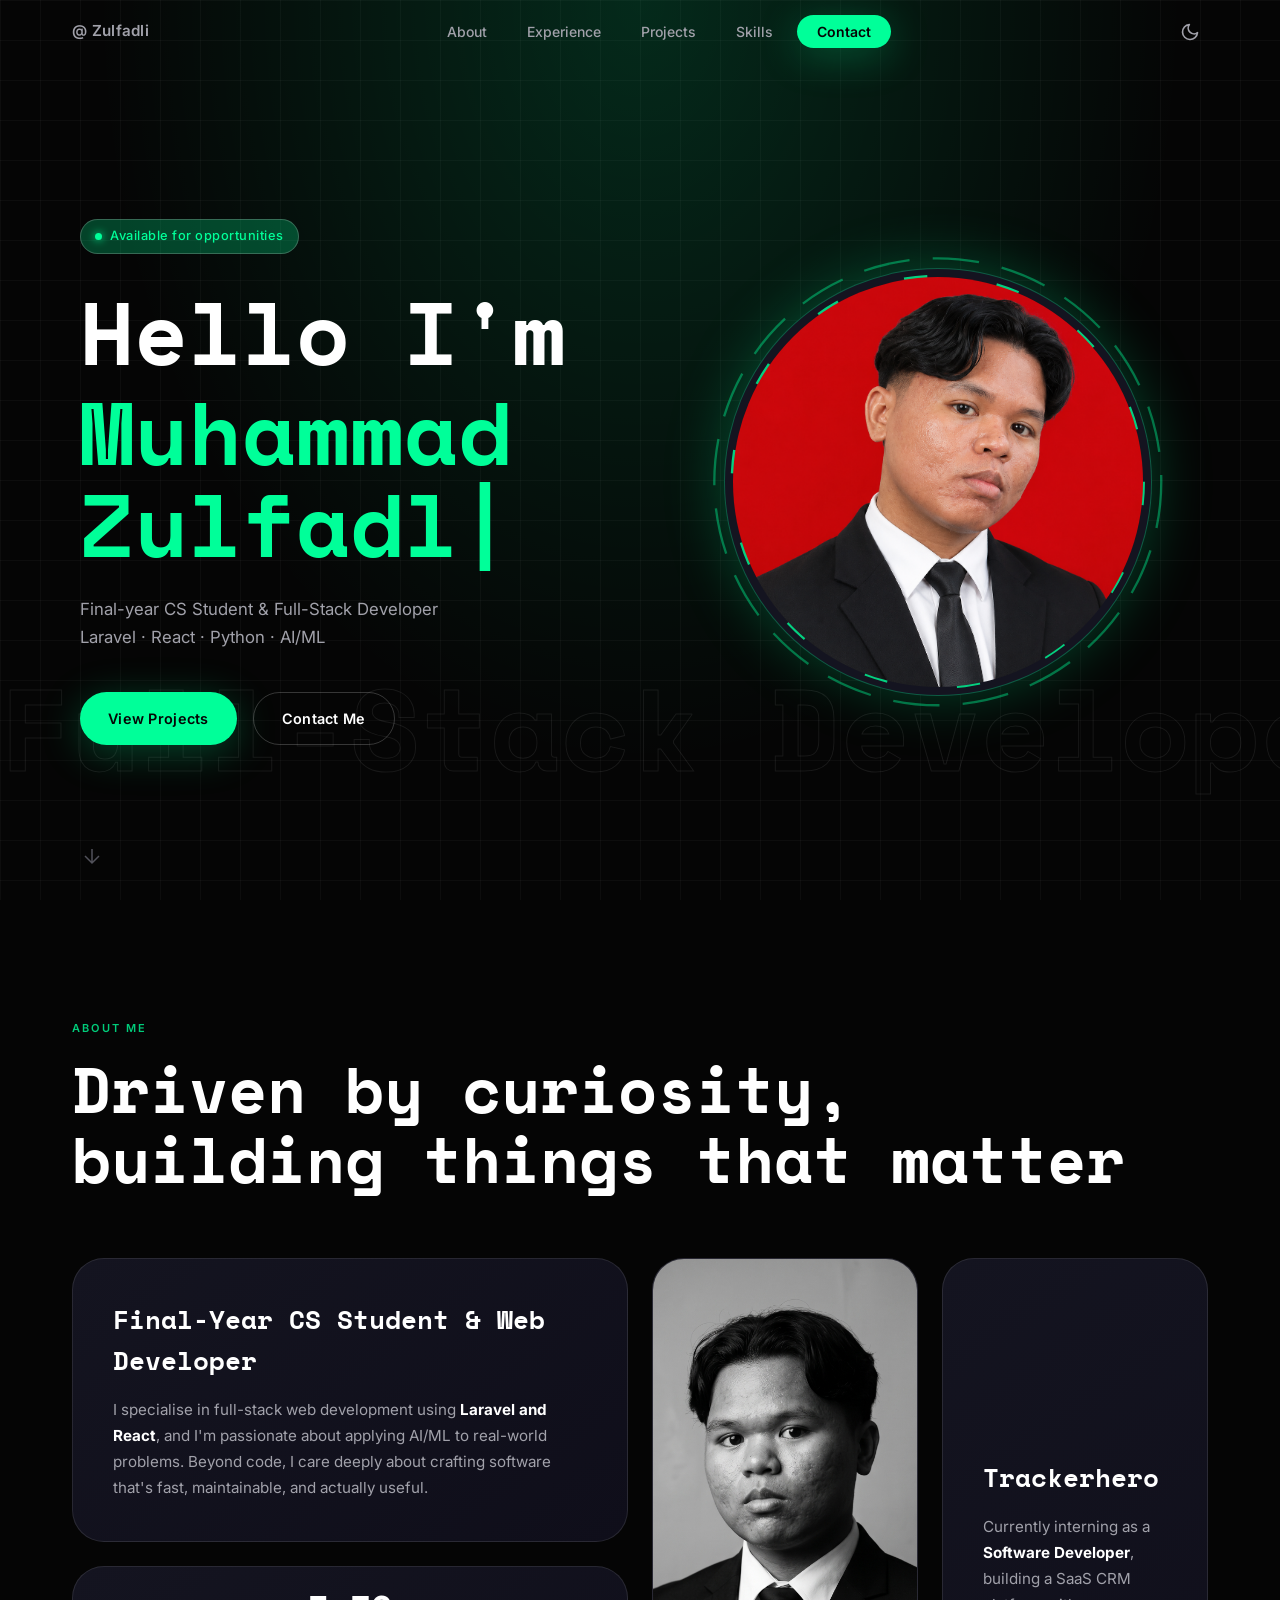
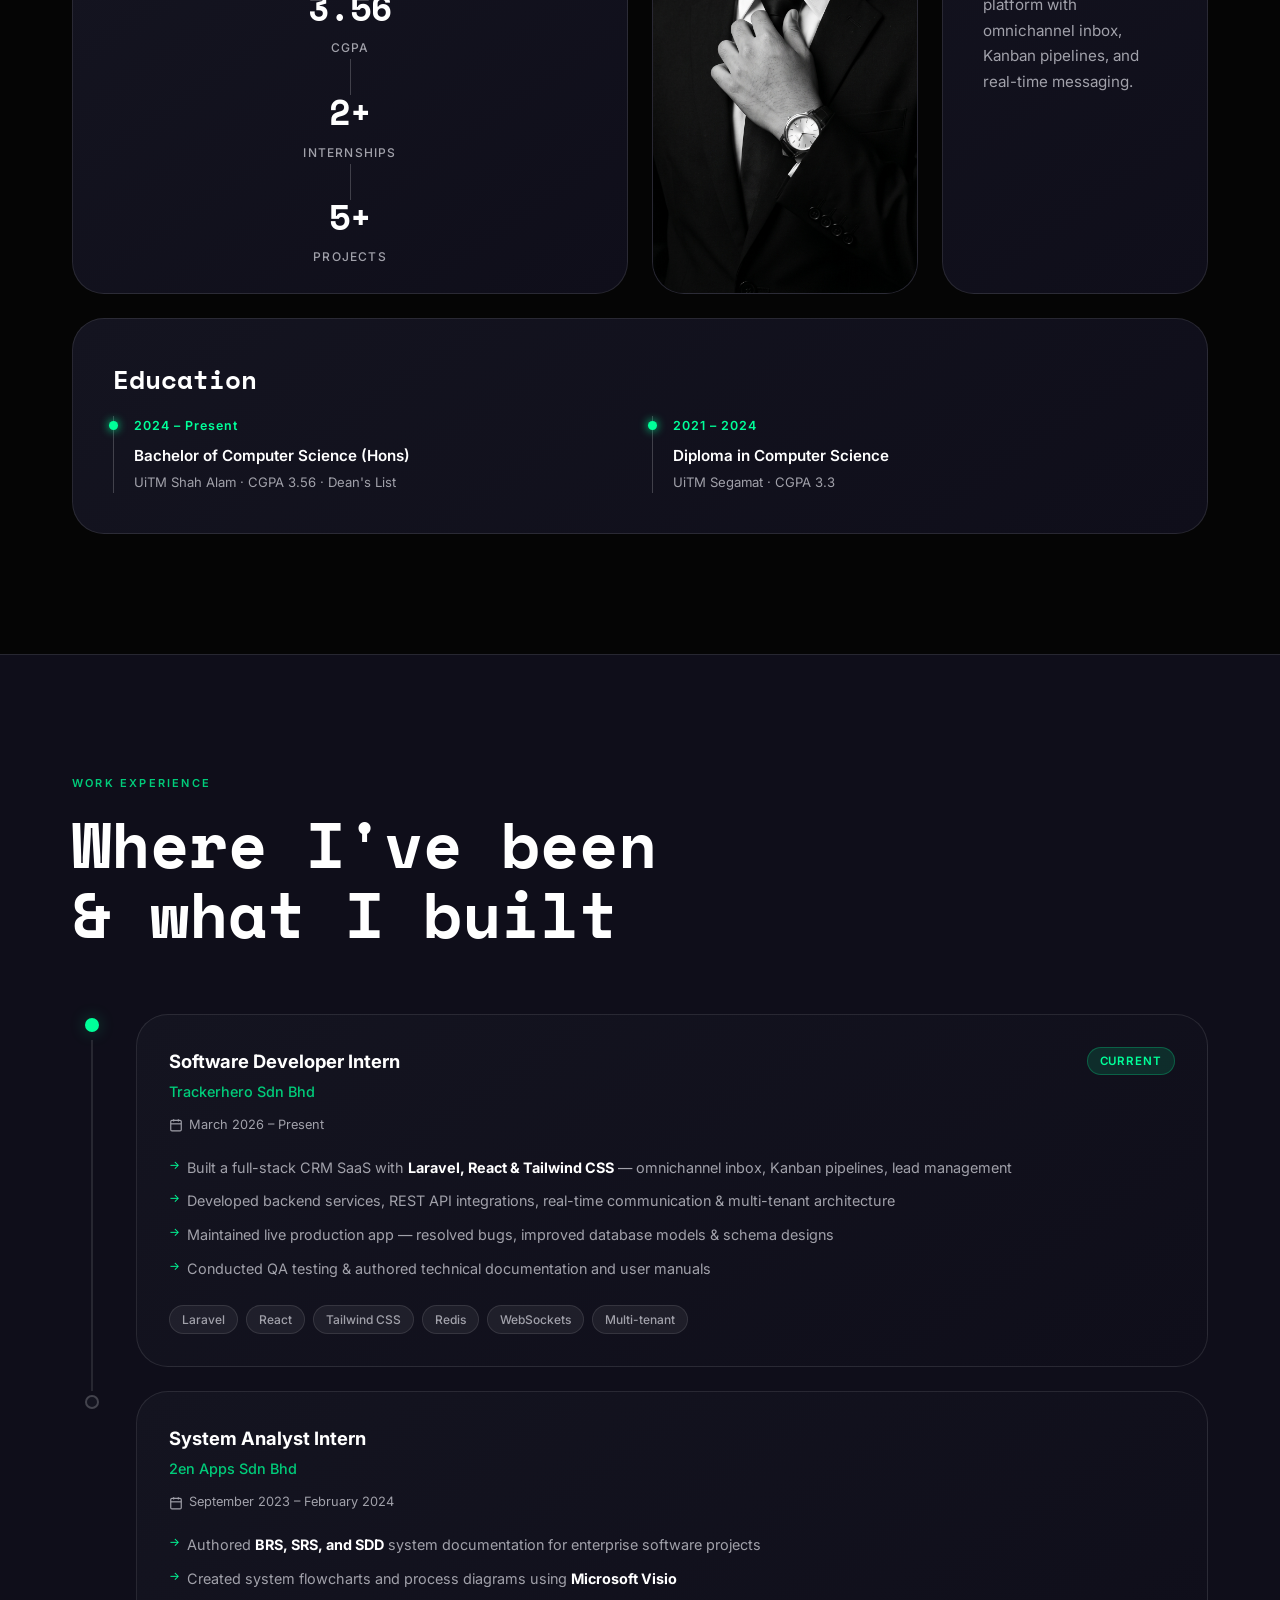
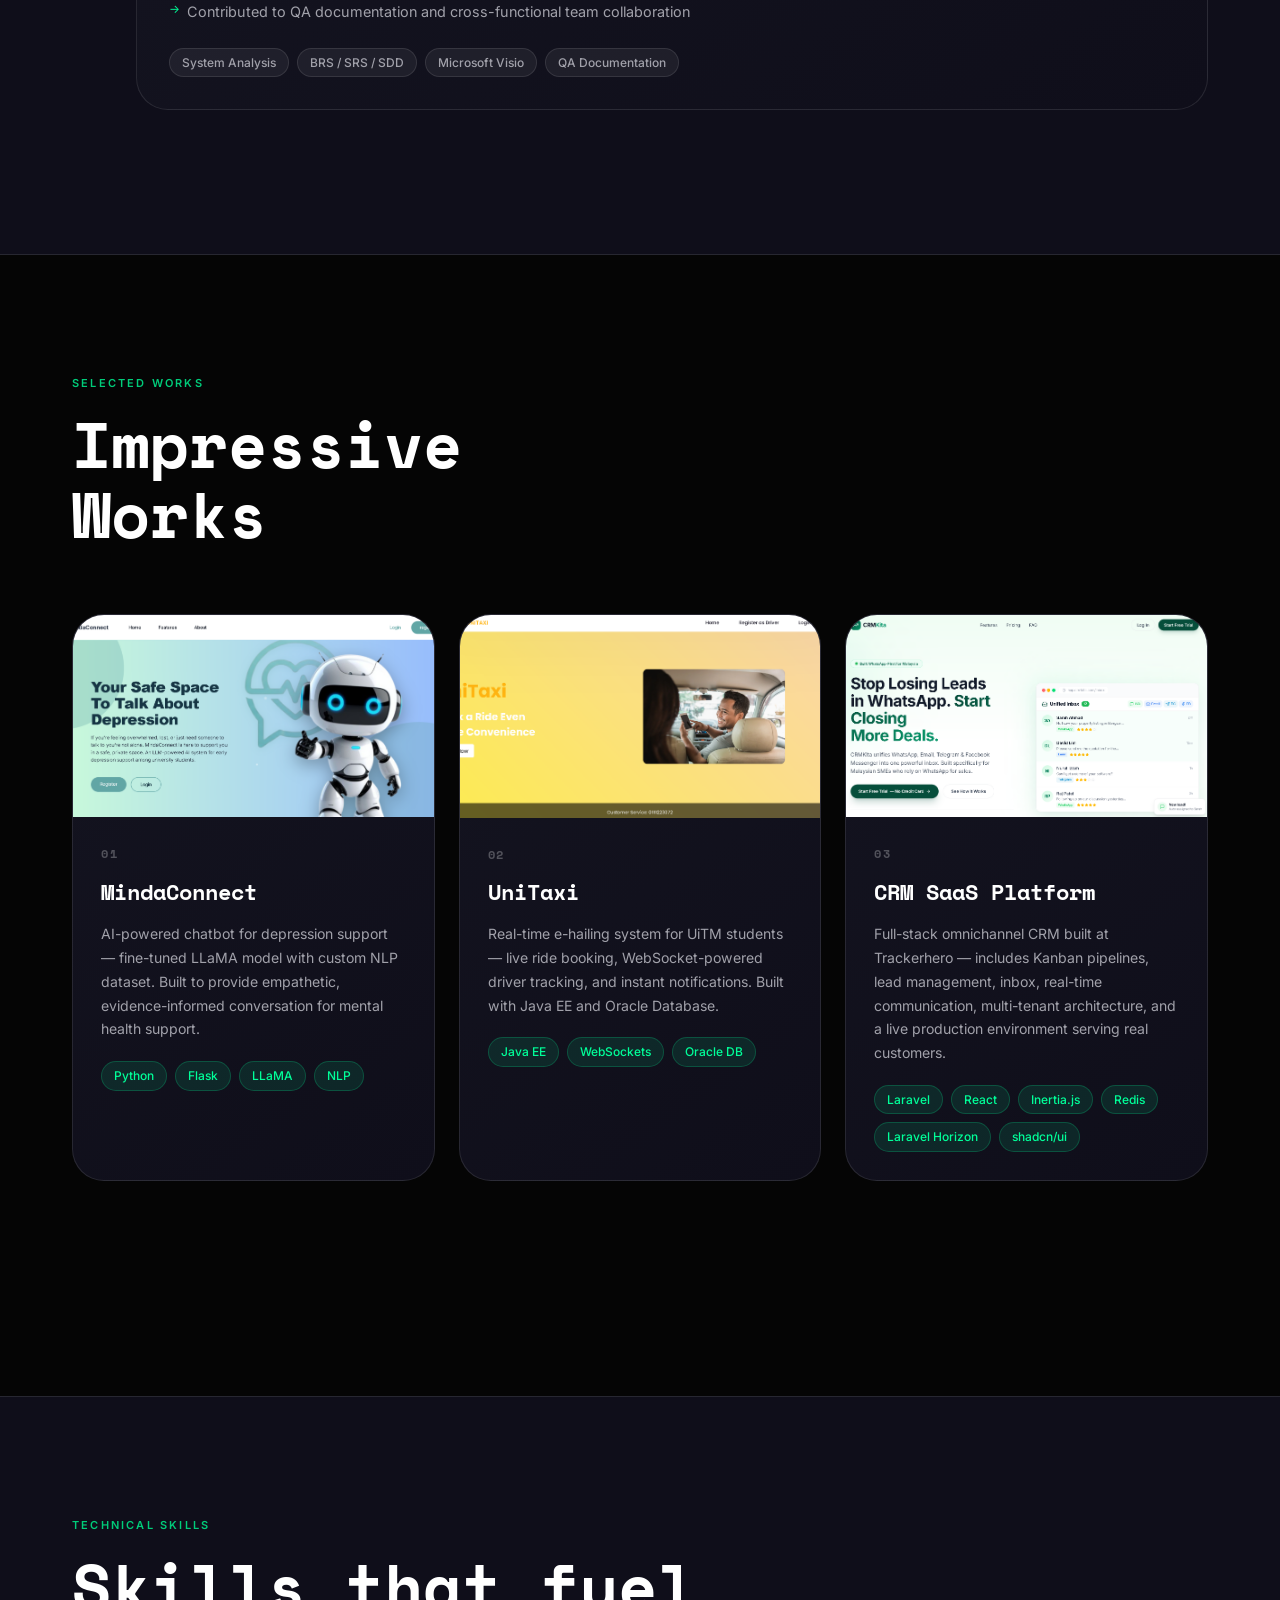
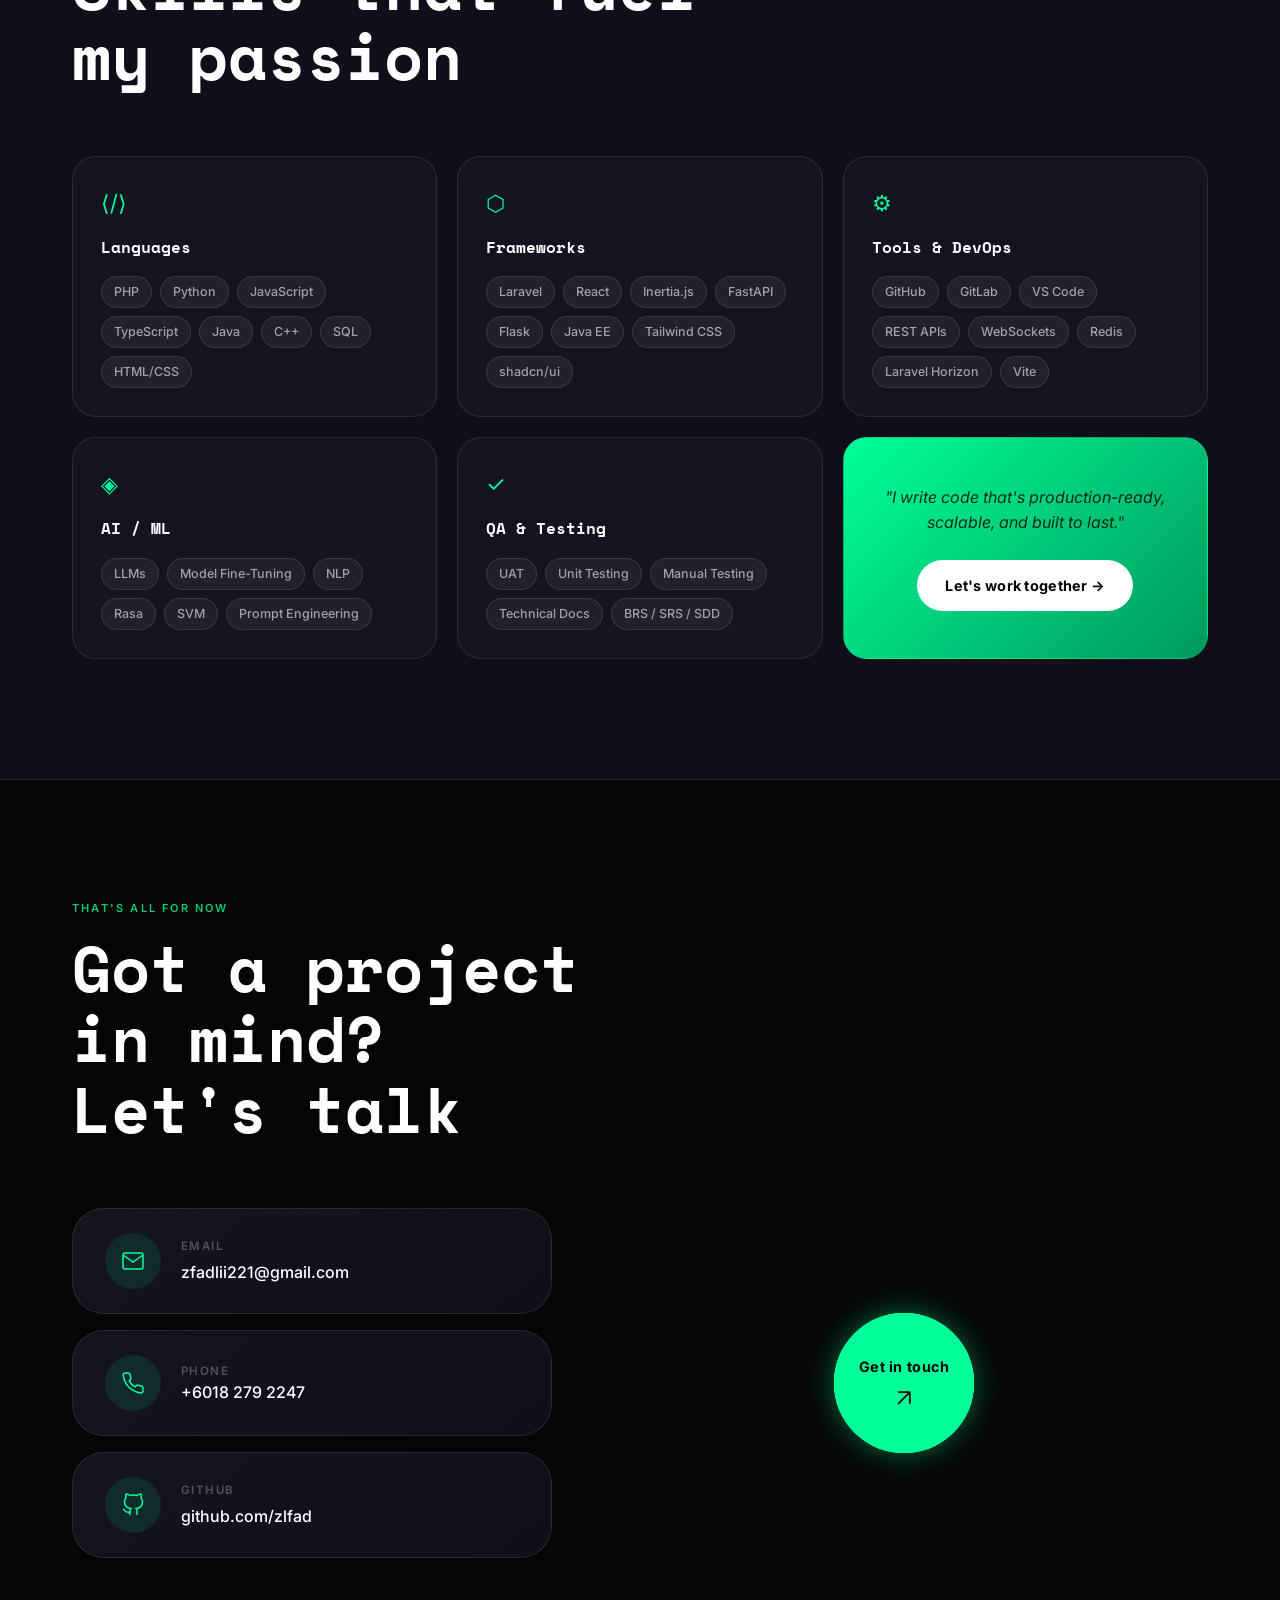
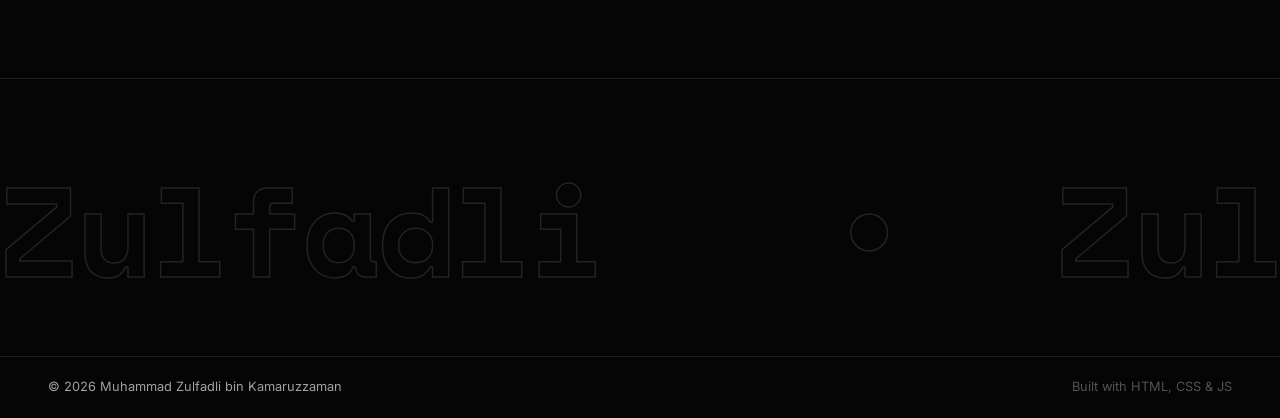
==== commit 3ba09796: "refactor: add style.css and update SVG elements to use CSS variables" ====
--- a/index.html
+++ b/index.html
@@ -104,11 +104,11 @@
     <div class="hero-photo-wrap">
       <div class="photo-rings">
         <svg viewBox="0 0 100 100" xmlns="http://www.w3.org/2000/svg">
-          <circle cx="50" cy="50" r="48" stroke="rgba(0,255,153,0.4)" stroke-width="0.5" fill="none"
+          <circle cx="50" cy="50" r="48" stroke="var(--c-ring-1)" stroke-width="0.5" fill="none"
             stroke-dasharray="10 5" class="ring ring-1"></circle>
-          <circle cx="50" cy="50" r="44" stroke="rgba(0,255,153,0.8)" stroke-width="1" fill="none"
+          <circle cx="50" cy="50" r="44" stroke="var(--c-ring-2)" stroke-width="1" fill="none"
             stroke-dasharray="5 15" class="ring ring-2"></circle>
-          <circle cx="50" cy="50" r="40" stroke="rgba(0,255,153,0.2)" stroke-width="2" fill="none" class="ring ring-3">
+          <circle cx="50" cy="50" r="40" stroke="var(--c-ring-3)" stroke-width="2" fill="none" class="ring ring-3">
           </circle>
         </svg>
       </div>
--- a/assets/css/style.css
+++ b/assets/css/style.css
@@ -25,6 +25,12 @@
 
   --c-grid-line:   rgba(255, 255, 255, 0.03);
   --c-radial-glow: rgba(0, 255, 153, 0.15);
+  --c-bg-text-stroke: rgba(255, 255, 255, 0.08);
+  
+  --c-ring-1: rgba(0, 255, 153, 0.4);
+  --c-ring-2: rgba(0, 255, 153, 0.8);
+  --c-ring-3: rgba(0, 255, 153, 0.2);
+  --c-photo-border: rgba(0, 255, 153, 0.3);
   
   --c-glass-bg:    rgba(10, 10, 10, 0.85);
   --c-glass-menu:  rgba(10, 10, 10, 0.95);
@@ -53,6 +59,12 @@
 
   --c-grid-line:   rgba(15, 23, 42, 0.05);
   --c-radial-glow: rgba(16, 185, 129, 0.15);
+  --c-bg-text-stroke: rgba(6, 95, 70, 0.15); /* Dark emerald for bg text */
+  
+  --c-ring-1: rgba(6, 95, 70, 0.4); /* Dark emerald for rings */
+  --c-ring-2: rgba(6, 95, 70, 0.8);
+  --c-ring-3: rgba(6, 95, 70, 0.2);
+  --c-photo-border: rgba(6, 95, 70, 0.3);
   
   --c-glass-bg:    rgba(253, 253, 253, 0.85);
   --c-glass-menu:  rgba(241, 245, 249, 0.95);
@@ -385,7 +397,7 @@
   font-size: clamp(3.5rem, 9vw, 8rem);
   font-weight: 800;
   color: transparent;
-  -webkit-text-stroke: 1px rgba(255,255,255,0.08);
+  -webkit-text-stroke: 1px var(--c-bg-text-stroke);
   white-space: nowrap;
   animation: marqueeScroll 18s linear infinite;
   will-change: transform;
@@ -486,7 +498,7 @@
   padding: 8px;
   background: var(--c-bg-card);
   box-shadow: 0 0 60px var(--c-accent-glow);
-  border: 1px solid rgba(0,255,153,0.3);
+  border: 1px solid var(--c-photo-border);
   display: flex;
   align-items: center;
   justify-content: center;
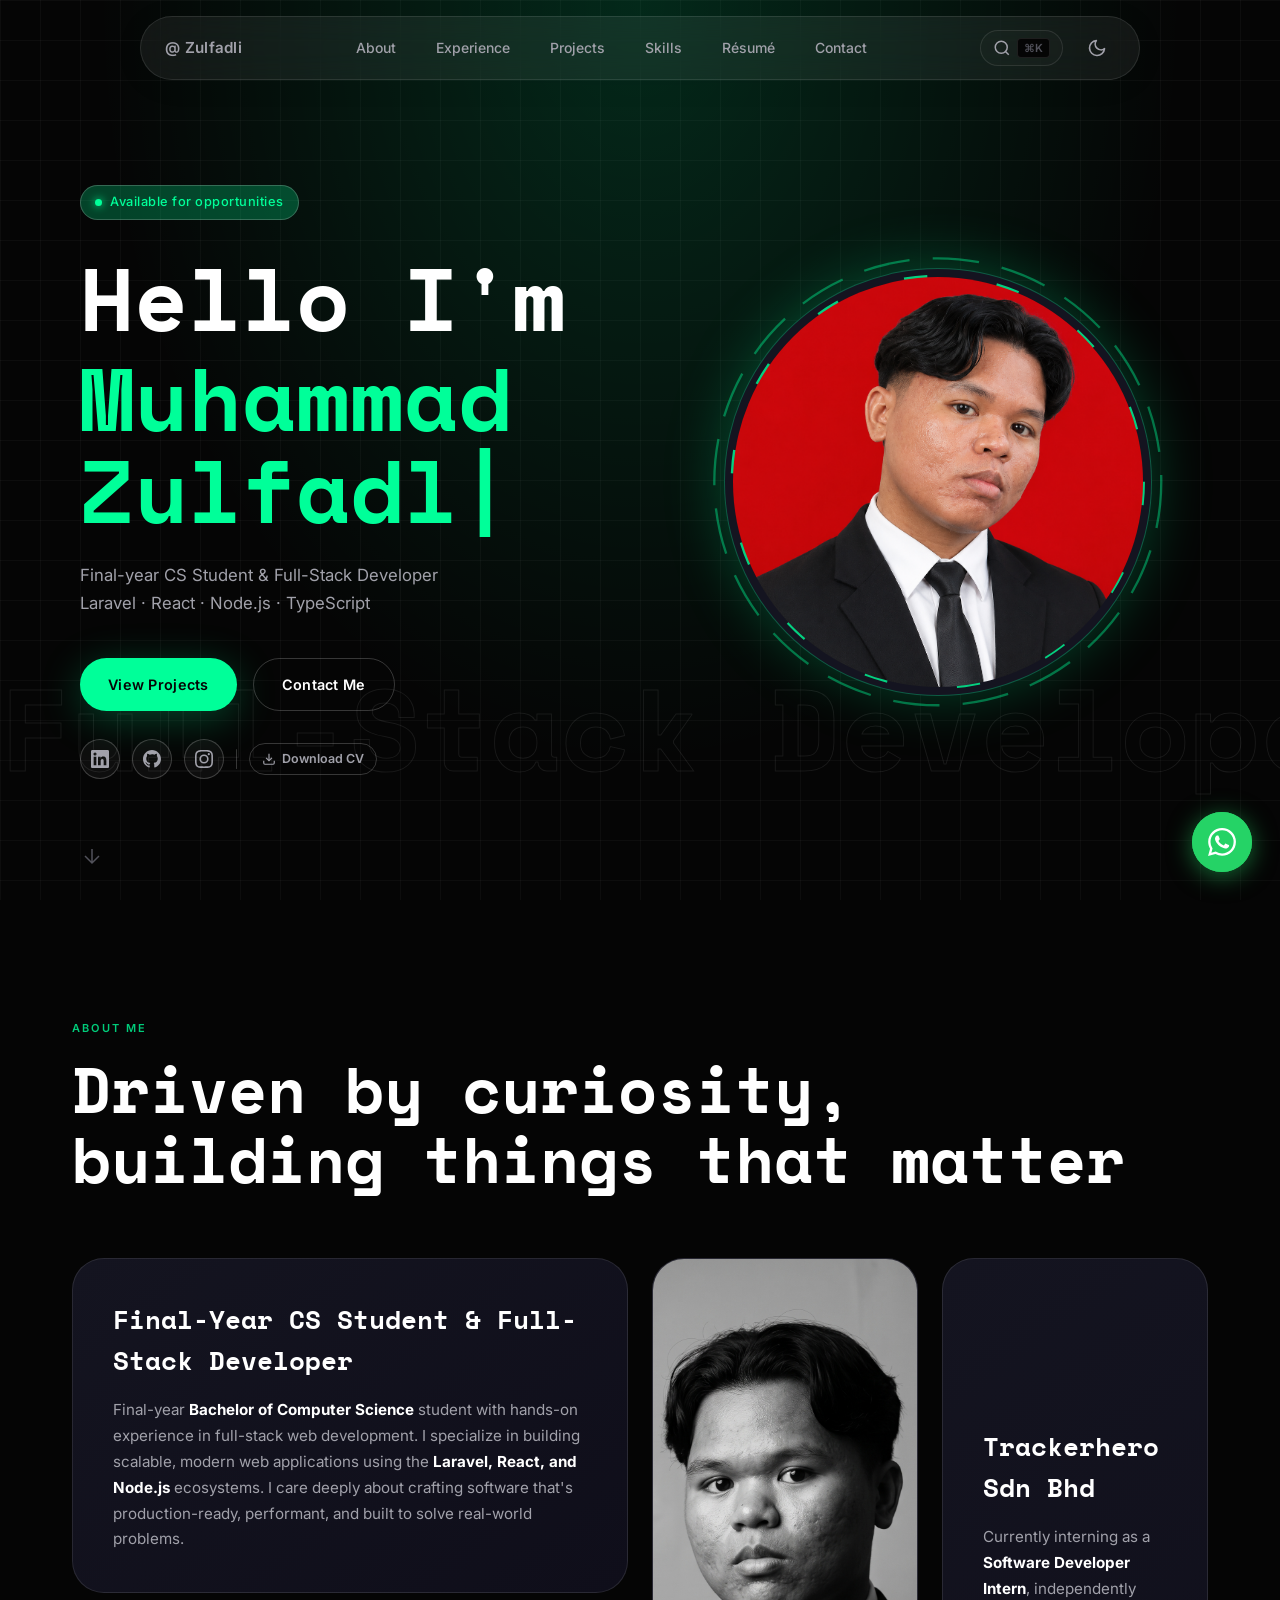
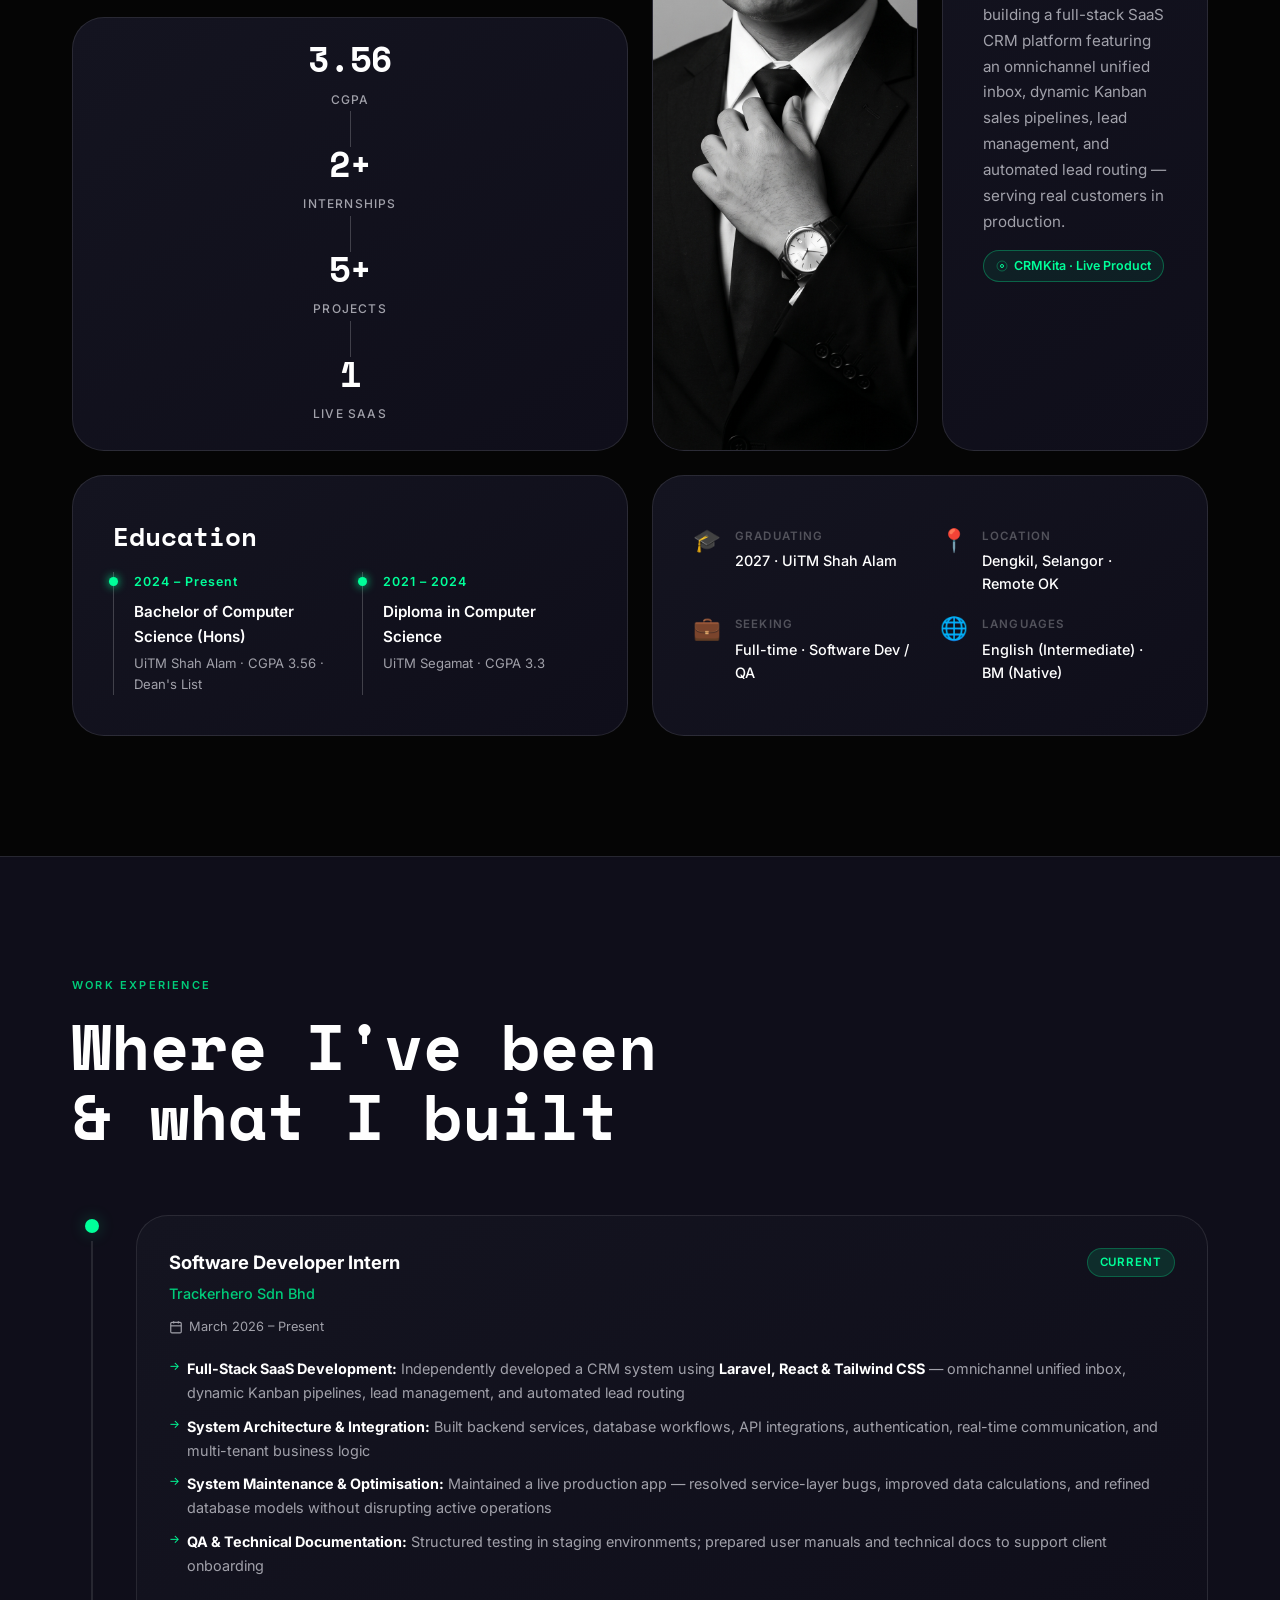
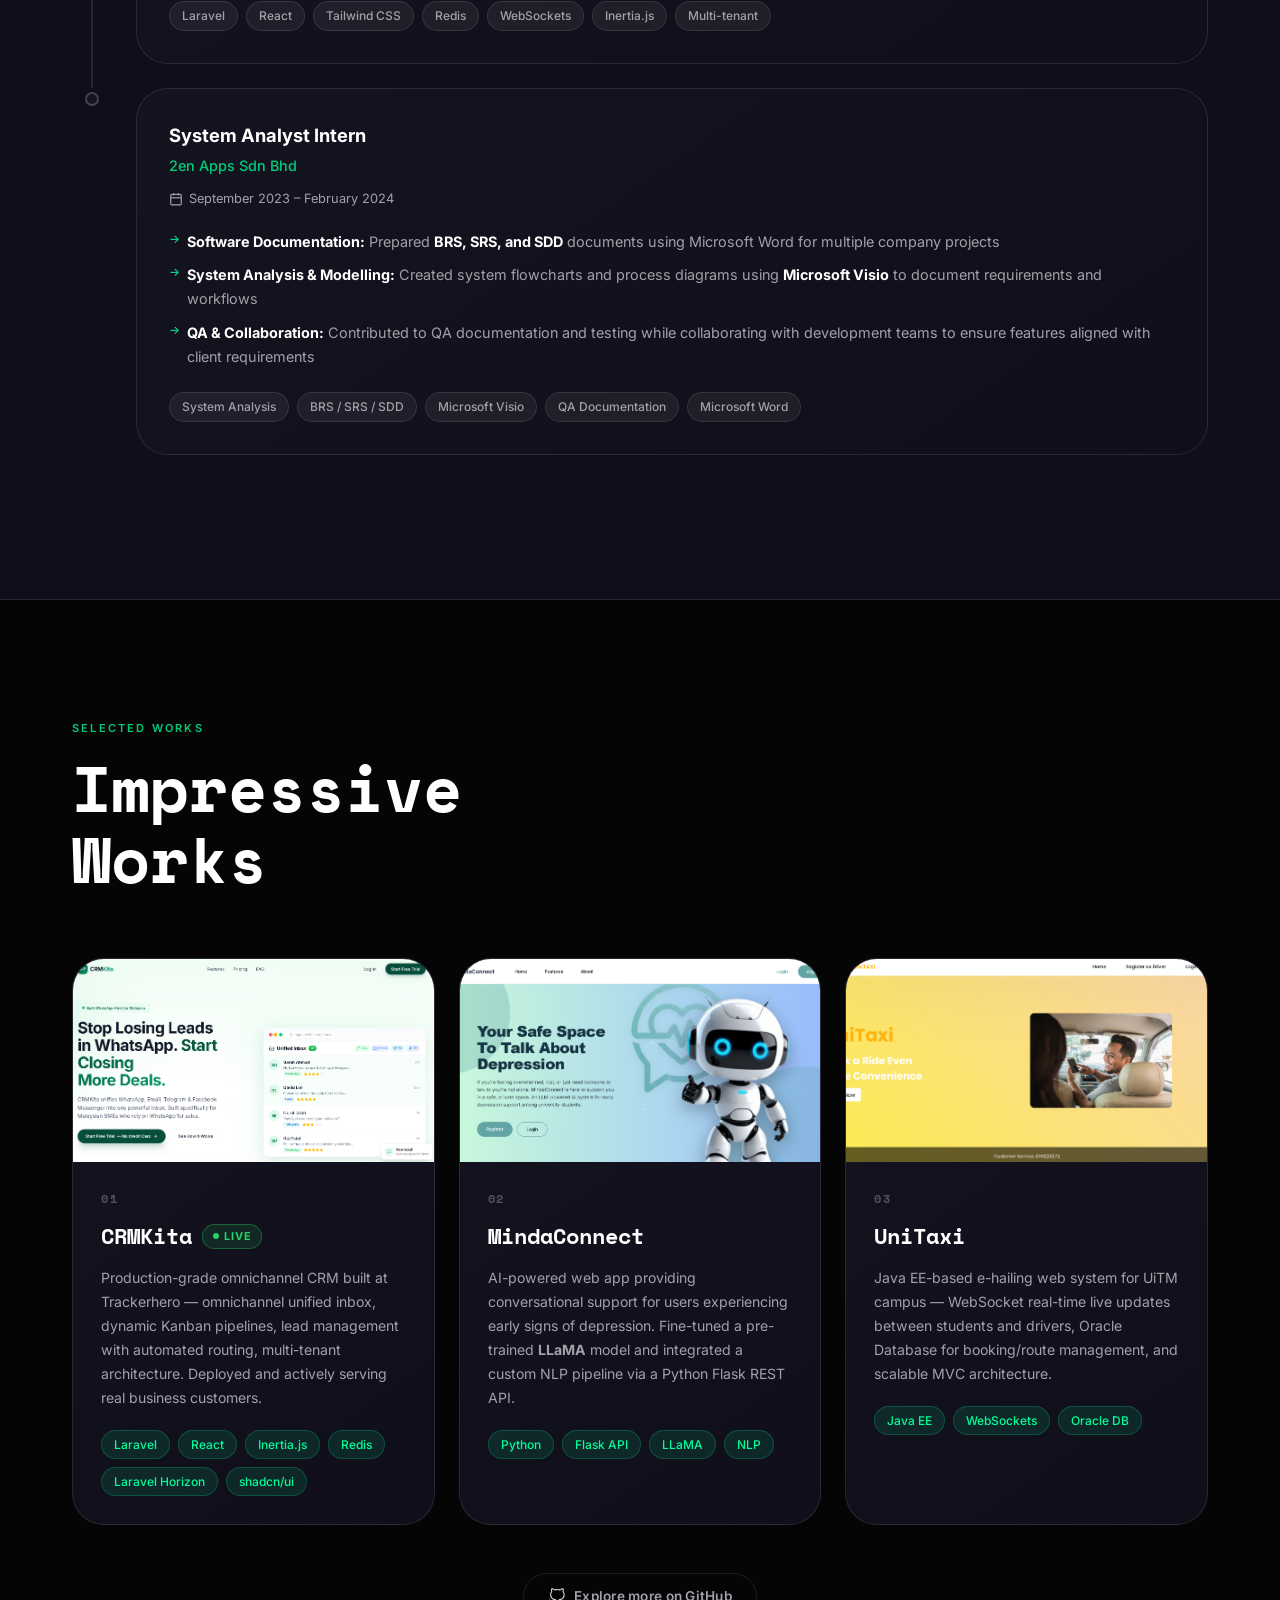
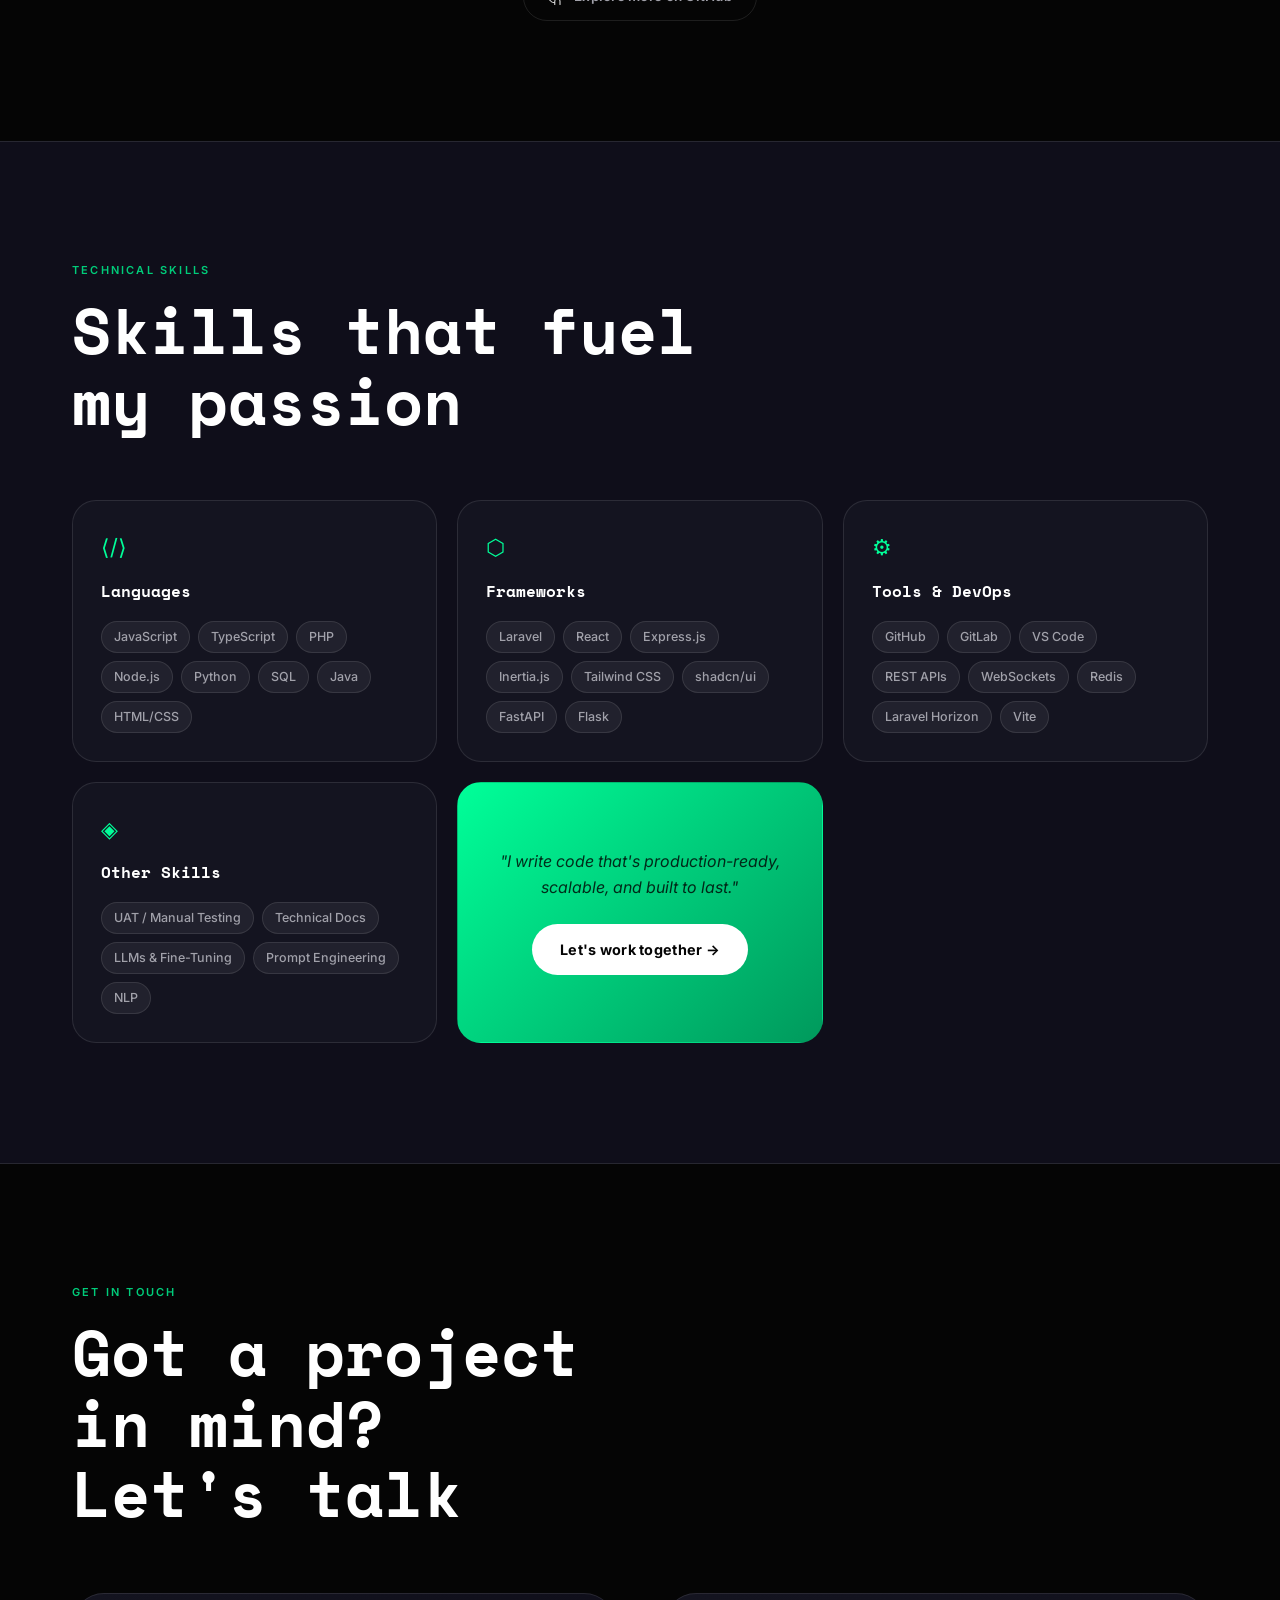
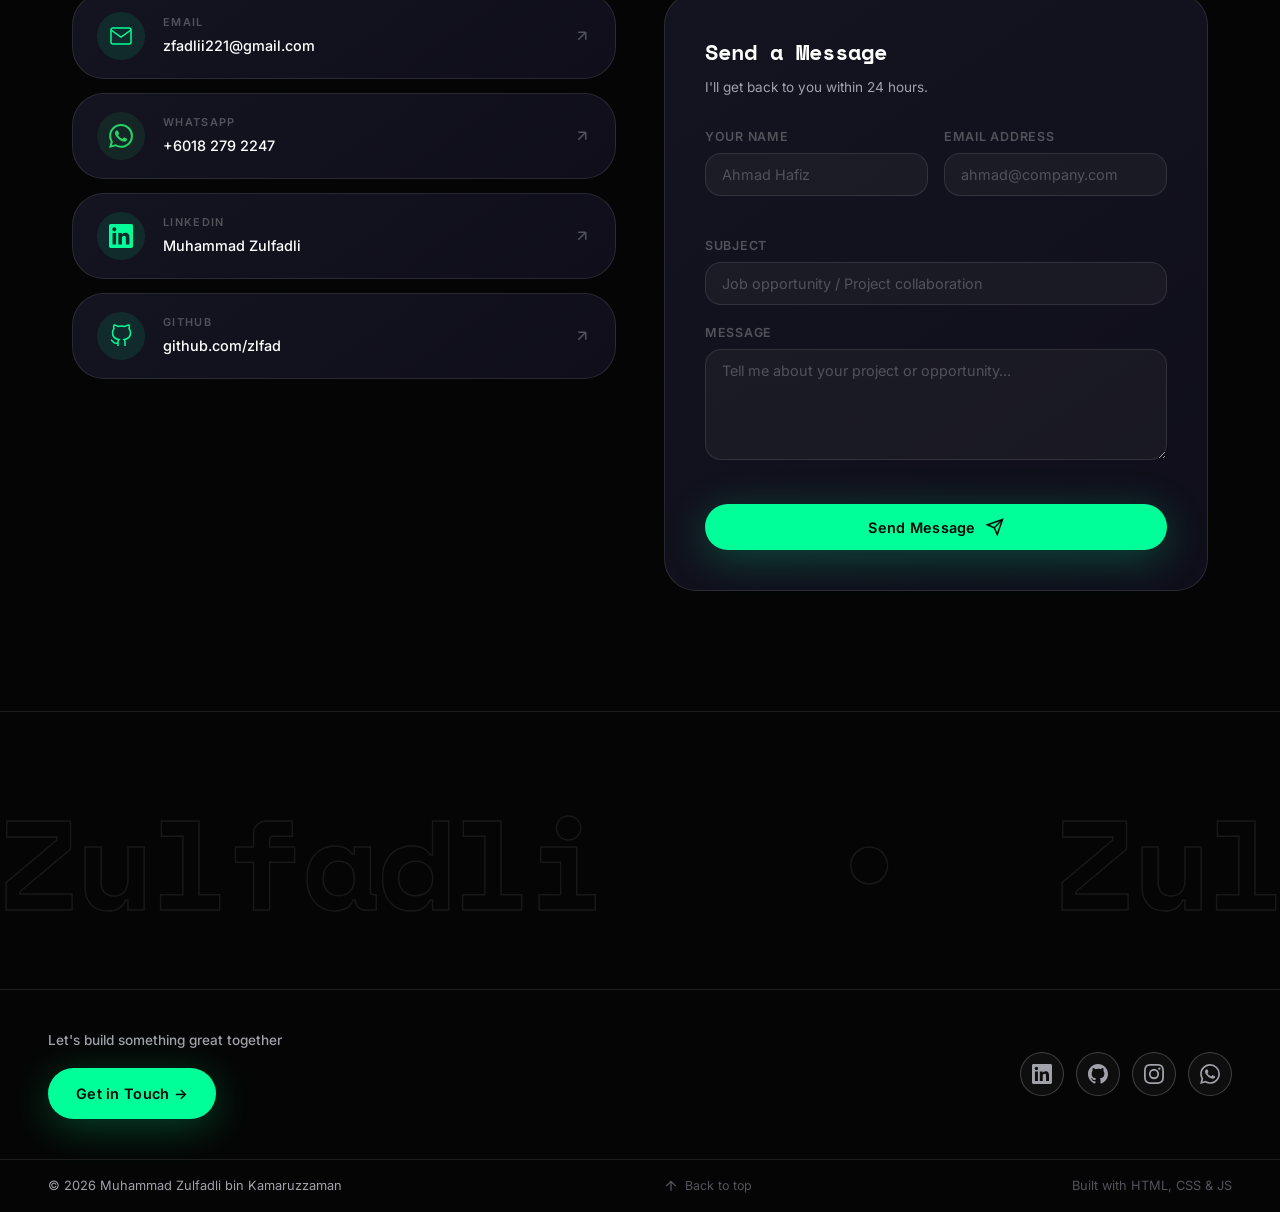
==== commit 039cb4a8: "feat: add personal portfolio website with styling, scripts, and project pages" ====
--- a/index.html
+++ b/index.html
@@ -5,11 +5,18 @@
   <meta charset="UTF-8" />
   <meta name="viewport" content="width=device-width, initial-scale=1.0" />
   <meta name="description"
-    content="Muhammad Zulfadli bin Kamaruzzaman — Final-year CS Student & Full-Stack Developer specialising in Laravel, React, Python, and AI/ML." />
+    content="Muhammad Zulfadli bin Kamaruzzaman — Final-year CS Student & Full-Stack Developer from Dengkil, Selangor. Specialising in Laravel, React, Python, and AI/ML. Seeking full-time opportunities." />
   <meta property="og:title" content="Zulfadli — Full-Stack Developer & CS Student" />
   <meta property="og:description"
     content="Portfolio of Muhammad Zulfadli, a final-year CS student building full-stack SaaS products and AI-powered applications." />
+  <meta property="og:image" content="assets/images/profile.png" />
+  <meta property="og:url" content="https://zlfad.github.io" />
+  <meta property="og:type" content="website" />
+  <meta name="twitter:card" content="summary_large_image" />
   <title>Zulfadli — Full-Stack Developer & CS Student</title>
+
+  <!-- Favicon -->
+  <link rel="icon" href="assets/images/favicon.svg" type="image/svg+xml" />
 
   <!-- Google Fonts (body) -->
   <link rel="preconnect" href="https://fonts.googleapis.com" />
@@ -44,10 +51,20 @@
         <li><a href="#experience" class="nav-link" id="nav-exp">Experience</a></li>
         <li><a href="#projects" class="nav-link" id="nav-proj">Projects</a></li>
         <li><a href="#skills" class="nav-link" id="nav-skills">Skills</a></li>
+        <li><a href="assets/doc/Resume_Muhammad Zulfadli.pdf" target="_blank" rel="noopener" class="nav-link" id="nav-resume">Résumé</a></li>
         <li><a href="#contact" class="nav-link nav-link--cta" id="nav-contact">Contact</a></li>
       </ul>
 
       <div class="nav-controls">
+        <!-- Cmd+K Trigger -->
+        <button class="cmd-nav-btn" id="cmd-nav-btn" aria-label="Open command menu">
+          <svg width="18" height="18" viewBox="0 0 24 24" fill="none" stroke="currentColor" stroke-width="2">
+            <circle cx="11" cy="11" r="8"></circle>
+            <line x1="21" y1="21" x2="16.65" y2="16.65"></line>
+          </svg>
+          <span class="cmd-nav-shortcut">⌘K</span>
+        </button>
+
         <button class="theme-toggle" id="theme-toggle" aria-label="Toggle dark/light mode">
           <svg class="icon-sun" width="20" height="20" viewBox="0 0 24 24" fill="none" stroke="currentColor" stroke-width="2" stroke-linecap="round" stroke-linejoin="round">
             <circle cx="12" cy="12" r="5"></circle>
@@ -93,10 +110,30 @@
         <span class="tw-line1">Muhammad</span><br />
         <em><span class="tw-line2">Zulfadli</span></em>
       </h1>
-      <p class="hero-tagline">Final-year CS Student &amp; Full-Stack Developer<br />Laravel · React · Python · AI/ML</p>
+      <p class="hero-tagline">Final-year CS Student &amp; Full-Stack Developer<br />Laravel · React · Node.js · TypeScript</p>
       <div class="hero-cta">
         <a href="#projects" class="btn btn--primary magnetic-btn" id="hero-cta-projects">View Projects</a>
         <a href="#contact" class="btn btn--outline magnetic-btn" id="hero-cta-contact">Contact Me</a>
+      </div>
+
+      <!-- Social quick links + CV -->
+      <div class="hero-socials">
+        <a href="https://www.linkedin.com/in/muhammad-zulfadli-kamaruzzaman-4a5195337/" target="_blank" rel="noopener noreferrer" class="hero-social-link" aria-label="LinkedIn">
+          <svg width="18" height="18" viewBox="0 0 24 24" fill="currentColor" aria-hidden="true"><path d="M20.447 20.452h-3.554v-5.569c0-1.328-.027-3.037-1.852-3.037-1.853 0-2.136 1.445-2.136 2.939v5.667H9.351V9h3.414v1.561h.046c.477-.9 1.637-1.85 3.37-1.85 3.601 0 4.267 2.37 4.267 5.455v6.286zM5.337 7.433a2.062 2.062 0 0 1-2.063-2.065 2.064 2.064 0 1 1 2.063 2.065zm1.782 13.019H3.555V9h3.564v11.452zM22.225 0H1.771C.792 0 0 .774 0 1.729v20.542C0 23.227.792 24 1.771 24h20.451C23.2 24 24 23.227 24 22.271V1.729C24 .774 23.2 0 22.222 0h.003z"/></svg>
+        </a>
+        <a href="https://github.com/zlfad" target="_blank" rel="noopener noreferrer" class="hero-social-link" aria-label="GitHub">
+          <svg width="18" height="18" viewBox="0 0 24 24" fill="currentColor" aria-hidden="true"><path d="M12 0C5.374 0 0 5.373 0 12c0 5.302 3.438 9.8 8.207 11.387.599.111.793-.261.793-.577v-2.234c-3.338.726-4.033-1.416-4.033-1.416-.546-1.387-1.333-1.756-1.333-1.756-1.089-.745.083-.729.083-.729 1.205.084 1.839 1.237 1.839 1.237 1.07 1.834 2.807 1.304 3.492.997.107-.775.418-1.305.762-1.604-2.665-.305-5.467-1.334-5.467-5.931 0-1.311.469-2.381 1.236-3.221-.124-.303-.535-1.524.117-3.176 0 0 1.008-.322 3.301 1.23A11.509 11.509 0 0 1 12 5.803c1.02.005 2.047.138 3.006.404 2.291-1.552 3.297-1.23 3.297-1.23.653 1.653.242 2.874.118 3.176.77.84 1.235 1.911 1.235 3.221 0 4.609-2.807 5.624-5.479 5.921.43.372.823 1.102.823 2.222v3.293c0 .319.192.694.801.576C20.566 21.797 24 17.3 24 12c0-6.627-5.373-12-12-12z"/></svg>
+        </a>
+        <a href="https://www.instagram.com/zlfdli.knk/" target="_blank" rel="noopener noreferrer" class="hero-social-link" aria-label="Instagram">
+          <svg width="18" height="18" viewBox="0 0 24 24" fill="currentColor" aria-hidden="true"><path d="M12 2.163c3.204 0 3.584.012 4.85.07 3.252.148 4.771 1.691 4.919 4.919.058 1.265.069 1.645.069 4.849 0 3.205-.012 3.584-.069 4.849-.149 3.225-1.664 4.771-4.919 4.919-1.266.058-1.644.07-4.85.07-3.204 0-3.584-.012-4.849-.07-3.26-.149-4.771-1.699-4.919-4.92-.058-1.265-.07-1.644-.07-4.849 0-3.204.013-3.583.07-4.849.149-3.227 1.664-4.771 4.919-4.919 1.266-.057 1.645-.069 4.849-.069zM12 0C8.741 0 8.333.014 7.053.072 2.695.272.273 2.69.073 7.052.014 8.333 0 8.741 0 12c0 3.259.014 3.668.072 4.948.2 4.358 2.618 6.78 6.98 6.98C8.333 23.986 8.741 24 12 24c3.259 0 3.668-.014 4.948-.072 4.354-.2 6.782-2.618 6.979-6.98.059-1.28.073-1.689.073-4.948 0-3.259-.014-3.667-.072-4.947-.196-4.354-2.617-6.78-6.979-6.98C15.668.014 15.259 0 12 0zm0 5.838a6.162 6.162 0 1 0 0 12.324 6.162 6.162 0 0 0 0-12.324zM12 16a4 4 0 1 1 0-8 4 4 0 0 1 0 8zm6.406-11.845a1.44 1.44 0 1 0 0 2.881 1.44 1.44 0 0 0 0-2.881z"/></svg>
+        </a>
+        <span class="hero-socials-divider" aria-hidden="true"></span>
+        <a href="assets/doc/Resume_Muhammad Zulfadli.pdf" target="_blank" rel="noopener" class="hero-cv-link" id="hero-cta-resume">
+          <svg width="14" height="14" viewBox="0 0 24 24" fill="none" stroke="currentColor" stroke-width="2" aria-hidden="true">
+            <path d="M21 15v4a2 2 0 0 1-2 2H5a2 2 0 0 1-2-2v-4"/><polyline points="7 10 12 15 17 10"/><line x1="12" y1="15" x2="12" y2="3"/>
+          </svg>
+          Download CV
+        </a>
       </div>
     </div>
 
@@ -122,6 +159,8 @@
         <path d="M12 5v14M5 12l7 7 7-7" />
       </svg>
     </a>
+    
+
   </section>
 
   <!-- ========== ABOUT ========== -->
@@ -136,10 +175,8 @@
         <!-- Main Intro -->
         <div class="bento-card bento-wide reveal">
           <div class="bento-content">
-            <h3 class="bento-title">Final-Year CS Student & Web Developer</h3>
-            <p class="bento-desc">I specialise in full-stack web development using <strong>Laravel and React</strong>,
-              and I'm passionate about applying AI/ML to real-world problems. Beyond code, I care deeply about crafting
-              software that's fast, maintainable, and actually useful.</p>
+            <h3 class="bento-title">Final-Year CS Student & Full-Stack Developer</h3>
+            <p class="bento-desc">Final-year <strong>Bachelor of Computer Science</strong> student with hands-on experience in full-stack web development. I specialize in building scalable, modern web applications using the <strong>Laravel, React, and Node.js</strong> ecosystems. I care deeply about crafting software that's production-ready, performant, and built to solve real-world problems.</p>
           </div>
         </div>
 
@@ -152,9 +189,12 @@
         <!-- Current Role -->
         <div class="bento-card bento-tall reveal">
           <div class="bento-content">
-            <h3 class="bento-title">Trackerhero</h3>
-            <p class="bento-desc">Currently interning as a <strong>Software Developer</strong>, building a SaaS CRM
-              platform with omnichannel inbox, Kanban pipelines, and real-time messaging.</p>
+            <h3 class="bento-title">Trackerhero Sdn Bhd</h3>
+            <p class="bento-desc">Currently interning as a <strong>Software Developer Intern</strong>, independently building a full-stack SaaS CRM platform featuring an omnichannel unified inbox, dynamic Kanban sales pipelines, lead management, and automated lead routing — serving real customers in production.</p>
+            <a href="https://crmkita.trackerhero.com/" target="_blank" rel="noopener noreferrer" class="bento-live-link">
+              <svg width="12" height="12" viewBox="0 0 24 24" fill="none" stroke="currentColor" stroke-width="2"><circle cx="12" cy="12" r="3"/><path d="M12 2a10 10 0 1 0 0 20 10 10 0 0 0 0-20z" opacity=".3"/></svg>
+              CRMKita · Live Product
+            </a>
           </div>
         </div>
 
@@ -174,10 +214,15 @@
             <span class="stat-num">5+</span>
             <span class="stat-label">Projects</span>
           </div>
+          <div class="stat-divider"></div>
+          <div class="stat-item">
+            <span class="stat-num">1</span>
+            <span class="stat-label">Live SaaS</span>
+          </div>
         </div>
 
         <!-- Education -->
-        <div class="bento-card bento-full reveal">
+        <div class="bento-card bento-wide reveal">
           <div class="bento-content">
             <h3 class="bento-title">Education</h3>
             <div class="about-edu">
@@ -194,6 +239,43 @@
             </div>
           </div>
         </div>
+
+        <!-- Availability card -->
+        <div class="bento-card bento-wide reveal bento-availability">
+          <div class="bento-content">
+            <div class="avail-grid">
+              <div class="avail-item">
+                <span class="avail-icon">🎓</span>
+                <div>
+                  <div class="avail-label">Graduating</div>
+                  <div class="avail-value">2027 · UiTM Shah Alam</div>
+                </div>
+              </div>
+              <div class="avail-item">
+                <span class="avail-icon">📍</span>
+                <div>
+                  <div class="avail-label">Location</div>
+                  <div class="avail-value">Dengkil, Selangor · Remote OK</div>
+                </div>
+              </div>
+              <div class="avail-item">
+                <span class="avail-icon">💼</span>
+                <div>
+                  <div class="avail-label">Seeking</div>
+                  <div class="avail-value">Full-time · Software Dev / QA</div>
+                </div>
+              </div>
+              <div class="avail-item">
+                <span class="avail-icon">🌐</span>
+                <div>
+                  <div class="avail-label">Languages</div>
+                  <div class="avail-value">English (Intermediate) · BM (Native)</div>
+                </div>
+              </div>
+            </div>
+          </div>
+        </div>
+
       </div>
     </div>
   </section>
@@ -233,12 +315,10 @@
               March 2026 – Present
             </div>
             <ul class="timeline-points">
-              <li>Built a full-stack CRM SaaS with <strong>Laravel, React &amp; Tailwind CSS</strong> — omnichannel
-                inbox, Kanban pipelines, lead management</li>
-              <li>Developed backend services, REST API integrations, real-time communication &amp; multi-tenant
-                architecture</li>
-              <li>Maintained live production app — resolved bugs, improved database models &amp; schema designs</li>
-              <li>Conducted QA testing &amp; authored technical documentation and user manuals</li>
+              <li><strong>Full-Stack SaaS Development:</strong> Independently developed a CRM system using <strong>Laravel, React &amp; Tailwind CSS</strong> — omnichannel unified inbox, dynamic Kanban pipelines, lead management, and automated lead routing</li>
+              <li><strong>System Architecture &amp; Integration:</strong> Built backend services, database workflows, API integrations, authentication, real-time communication, and multi-tenant business logic</li>
+              <li><strong>System Maintenance &amp; Optimisation:</strong> Maintained a live production app — resolved service-layer bugs, improved data calculations, and refined database models without disrupting active operations</li>
+              <li><strong>QA &amp; Technical Documentation:</strong> Structured testing in staging environments; prepared user manuals and technical docs to support client onboarding</li>
             </ul>
             <div class="timeline-tech">
               <span class="tech-tag">Laravel</span>
@@ -246,6 +326,7 @@
               <span class="tech-tag">Tailwind CSS</span>
               <span class="tech-tag">Redis</span>
               <span class="tech-tag">WebSockets</span>
+              <span class="tech-tag">Inertia.js</span>
               <span class="tech-tag">Multi-tenant</span>
             </div>
           </div>
@@ -275,15 +356,16 @@
               September 2023 – February 2024
             </div>
             <ul class="timeline-points">
-              <li>Authored <strong>BRS, SRS, and SDD</strong> system documentation for enterprise software projects</li>
-              <li>Created system flowcharts and process diagrams using <strong>Microsoft Visio</strong></li>
-              <li>Contributed to QA documentation and cross-functional team collaboration</li>
+              <li><strong>Software Documentation:</strong> Prepared <strong>BRS, SRS, and SDD</strong> documents using Microsoft Word for multiple company projects</li>
+              <li><strong>System Analysis &amp; Modelling:</strong> Created system flowcharts and process diagrams using <strong>Microsoft Visio</strong> to document requirements and workflows</li>
+              <li><strong>QA &amp; Collaboration:</strong> Contributed to QA documentation and testing while collaborating with development teams to ensure features aligned with client requirements</li>
             </ul>
             <div class="timeline-tech">
               <span class="tech-tag">System Analysis</span>
               <span class="tech-tag">BRS / SRS / SDD</span>
               <span class="tech-tag">Microsoft Visio</span>
               <span class="tech-tag">QA Documentation</span>
+              <span class="tech-tag">Microsoft Word</span>
             </div>
           </div>
         </div>
@@ -302,93 +384,39 @@
 
       <div class="projects-grid">
 
-        <!-- Project 1 -->
-        <article class="project-card reveal" id="project-mindaconnect" aria-labelledby="proj-title-1">
-          <div class="project-img-wrap">
-            <img src="assets/images/mindaconnect.png" alt="MindaConnect AI chatbot interface" class="project-img"
-              loading="lazy" />
-            <div class="project-img-overlay">
-              <a href="https://github.com/zlfad" target="_blank" rel="noopener noreferrer" class="project-link-btn"
-                aria-label="View MindaConnect on GitHub">
-                <svg width="20" height="20" viewBox="0 0 24 24" fill="none" stroke="currentColor" stroke-width="2"
-                  aria-hidden="true">
-                  <path d="M18 13v6a2 2 0 0 1-2 2H5a2 2 0 0 1-2-2V8a2 2 0 0 1 2-2h6" />
-                  <polyline points="15 3 21 3 21 9" />
-                  <line x1="10" y1="14" x2="21" y2="3" />
-                </svg>
-                View Project
-              </a>
-            </div>
-          </div>
-          <div class="project-body">
-            <div class="project-number">01</div>
-            <h3 class="project-title" id="proj-title-1">MindaConnect</h3>
-            <p class="project-desc">AI-powered chatbot for depression support — fine-tuned LLaMA model with custom NLP
-              dataset. Built to provide empathetic, evidence-informed conversation for mental health support.</p>
-            <div class="project-tech">
-              <span class="tech-tag tech-tag--accent">Python</span>
-              <span class="tech-tag tech-tag--accent">Flask</span>
-              <span class="tech-tag tech-tag--accent">LLaMA</span>
-              <span class="tech-tag tech-tag--accent">NLP</span>
-            </div>
-          </div>
-        </article>
-
-        <!-- Project 2 -->
-        <article class="project-card reveal" id="project-unitaxi" aria-labelledby="proj-title-2">
-          <div class="project-img-wrap">
-            <img src="assets/images/unitaxi.png" alt="UniTaxi e-hailing booking interface" class="project-img"
-              loading="lazy" />
-            <div class="project-img-overlay">
-              <a href="https://github.com/zlfad" target="_blank" rel="noopener noreferrer" class="project-link-btn"
-                aria-label="View UniTaxi on GitHub">
-                <svg width="20" height="20" viewBox="0 0 24 24" fill="none" stroke="currentColor" stroke-width="2"
-                  aria-hidden="true">
-                  <path d="M18 13v6a2 2 0 0 1-2 2H5a2 2 0 0 1-2-2V8a2 2 0 0 1 2-2h6" />
-                  <polyline points="15 3 21 3 21 9" />
-                  <line x1="10" y1="14" x2="21" y2="3" />
-                </svg>
-                View Project
-              </a>
-            </div>
-          </div>
-          <div class="project-body">
-            <div class="project-number">02</div>
-            <h3 class="project-title" id="proj-title-2">UniTaxi</h3>
-            <p class="project-desc">Real-time e-hailing system for UiTM students — live ride booking, WebSocket-powered
-              driver tracking, and instant notifications. Built with Java EE and Oracle Database.</p>
-            <div class="project-tech">
-              <span class="tech-tag tech-tag--accent">Java EE</span>
-              <span class="tech-tag tech-tag--accent">WebSockets</span>
-              <span class="tech-tag tech-tag--accent">Oracle DB</span>
-            </div>
-          </div>
-        </article>
-
-        <!-- Project 3 — CRM SaaS -->
-        <article class="project-card reveal" id="project-crm" aria-labelledby="proj-title-3">
+        <!-- Project 1 — CRM SaaS -->
+        <article class="project-card reveal" id="project-crm" aria-labelledby="proj-title-1">
           <div class="project-img-wrap">
             <img src="assets/images/CRMKita.png" alt="CRM SaaS Platform Interface" class="project-img"
               loading="lazy" />
             <div class="project-img-overlay">
-              <a href="https://github.com/zlfad" target="_blank" rel="noopener noreferrer" class="project-link-btn"
-                aria-label="View CRM SaaS Platform on GitHub">
+              <a href="project-crm.html" target="_self" class="project-link-btn"
+                aria-label="View CRMKita case study">
                 <svg width="20" height="20" viewBox="0 0 24 24" fill="none" stroke="currentColor" stroke-width="2"
                   aria-hidden="true">
-                  <path d="M18 13v6a2 2 0 0 1-2 2H5a2 2 0 0 1-2-2V8a2 2 0 0 1 2-2h6" />
-                  <polyline points="15 3 21 3 21 9" />
-                  <line x1="10" y1="14" x2="21" y2="3" />
+                  <path d="M7 17L17 7M17 7H7M17 7v10"/>
                 </svg>
-                View Project
+                Case Study
               </a>
+              <a href="https://crmkita.trackerhero.com/" target="_blank" rel="noopener noreferrer" class="project-link-btn project-link-btn--live"
+                aria-label="Visit CRMKita live product">
+                <svg width="20" height="20" viewBox="0 0 24 24" fill="none" stroke="currentColor" stroke-width="2" aria-hidden="true">
+                  <circle cx="12" cy="12" r="3"/><path d="M12 2a10 10 0 1 0 0 20 10 10 0 0 0 0-20z" opacity=".25"/>
+                  <path d="M12 8v4m0 4h.01"/>
+                </svg>
+                Visit CRMKita
+              </a>
             </div>
           </div>
           <div class="project-body">
-            <div class="project-number">03</div>
-            <h3 class="project-title" id="proj-title-3">CRM SaaS Platform</h3>
-            <p class="project-desc">Full-stack omnichannel CRM built at Trackerhero — includes Kanban pipelines, lead
-              management, inbox, real-time communication, multi-tenant architecture, and a live production environment
-              serving real customers.</p>
+            <div class="project-number">01</div>
+            <div class="project-title-row">
+              <h3 class="project-title" id="proj-title-1">CRMKita</h3>
+              <a href="https://crmkita.trackerhero.com/" target="_blank" rel="noopener noreferrer" class="project-live-badge" aria-label="CRMKita live">
+                <span class="live-dot"></span>Live
+              </a>
+            </div>
+            <p class="project-desc">Production-grade omnichannel CRM built at Trackerhero — omnichannel unified inbox, dynamic Kanban pipelines, lead management with automated routing, multi-tenant architecture. Deployed and actively serving real business customers.</p>
             <div class="project-tech">
               <span class="tech-tag tech-tag--accent">Laravel</span>
               <span class="tech-tag tech-tag--accent">React</span>
@@ -400,6 +428,65 @@
           </div>
         </article>
 
+        <!-- Project 2 -->
+        <article class="project-card reveal" id="project-mindaconnect" aria-labelledby="proj-title-2">
+          <div class="project-img-wrap">
+            <img src="assets/images/mindaconnect.png" alt="MindaConnect AI chatbot interface" class="project-img"
+              loading="lazy" />
+            <div class="project-img-overlay">
+              <a href="project-mindaconnect.html" target="_self" class="project-link-btn"
+                aria-label="View MindaConnect Case Study">
+                <svg width="20" height="20" viewBox="0 0 24 24" fill="none" stroke="currentColor" stroke-width="2"
+                  aria-hidden="true">
+                  <path d="M18 13v6a2 2 0 0 1-2 2H5a2 2 0 0 1-2-2V8a2 2 0 0 1 2-2h6" />
+                  <polyline points="15 3 21 3 21 9" />
+                  <line x1="10" y1="14" x2="21" y2="3" />
+                </svg>
+                Case Study
+              </a>
+            </div>
+          </div>
+          <div class="project-body">
+            <div class="project-number">02</div>
+            <h3 class="project-title" id="proj-title-2">MindaConnect</h3>
+            <p class="project-desc">AI-powered web app providing conversational support for users experiencing early signs of depression. Fine-tuned a pre-trained <strong>LLaMA</strong> model and integrated a custom NLP pipeline via a Python Flask REST API.</p>
+            <div class="project-tech">
+              <span class="tech-tag tech-tag--accent">Python</span>
+              <span class="tech-tag tech-tag--accent">Flask API</span>
+              <span class="tech-tag tech-tag--accent">LLaMA</span>
+              <span class="tech-tag tech-tag--accent">NLP</span>
+            </div>
+          </div>
+        </article>
+
+        <!-- Project 3 -->
+        <article class="project-card reveal" id="project-unitaxi" aria-labelledby="proj-title-3">
+          <div class="project-img-wrap">
+            <img src="assets/images/unitaxi.png" alt="UniTaxi e-hailing booking interface" class="project-img"
+              loading="lazy" />
+            <div class="project-img-overlay">
+              <a href="https://github.com/zlfad" target="_blank" rel="noopener noreferrer" class="project-link-btn"
+                aria-label="View on GitHub">
+                <svg width="20" height="20" viewBox="0 0 24 24" fill="none" stroke="currentColor" stroke-width="2"
+                  aria-hidden="true">
+                  <path d="M9 19c-5 1.5-5-2.5-7-3m14 6v-3.87a3.37 3.37 0 0 0-.94-2.61c3.14-.35 6.44-1.54 6.44-7A5.44 5.44 0 0 0 20 4.77 5.07 5.07 0 0 0 19.91 1S18.73.65 16 2.48a13.38 13.38 0 0 0-7 0C6.27.65 5.09 1 5.09 1A5.07 5.07 0 0 0 5 4.77a5.44 5.44 0 0 0-1.5 3.78c0 5.42 3.3 6.61 6.44 7A3.37 3.37 0 0 0 9 18.13V22" />
+                </svg>
+                GitHub
+              </a>
+            </div>
+          </div>
+          <div class="project-body">
+            <div class="project-number">03</div>
+            <h3 class="project-title" id="proj-title-3">UniTaxi</h3>
+            <p class="project-desc">Java EE-based e-hailing web system for UiTM campus — WebSocket real-time live updates between students and drivers, Oracle Database for booking/route management, and scalable MVC architecture.</p>
+            <div class="project-tech">
+              <span class="tech-tag tech-tag--accent">Java EE</span>
+              <span class="tech-tag tech-tag--accent">WebSockets</span>
+              <span class="tech-tag tech-tag--accent">Oracle DB</span>
+            </div>
+          </div>
+        </article>
+
       </div>
 
       <div class="projects-footer reveal">
@@ -426,13 +513,13 @@
           <div class="skill-icon" aria-hidden="true">⟨/⟩</div>
           <h3 class="skill-cat">Languages</h3>
           <div class="skill-pills">
-            <span class="skill-pill">PHP</span>
-            <span class="skill-pill">Python</span>
             <span class="skill-pill">JavaScript</span>
             <span class="skill-pill">TypeScript</span>
+            <span class="skill-pill">PHP</span>
+            <span class="skill-pill">Node.js</span>
+            <span class="skill-pill">Python</span>
+            <span class="skill-pill">SQL</span>
             <span class="skill-pill">Java</span>
-            <span class="skill-pill">C++</span>
-            <span class="skill-pill">SQL</span>
             <span class="skill-pill">HTML/CSS</span>
           </div>
         </div>
@@ -443,18 +530,18 @@
           <div class="skill-pills">
             <span class="skill-pill">Laravel</span>
             <span class="skill-pill">React</span>
+            <span class="skill-pill">Express.js</span>
             <span class="skill-pill">Inertia.js</span>
+            <span class="skill-pill">Tailwind CSS</span>
+            <span class="skill-pill">shadcn/ui</span>
             <span class="skill-pill">FastAPI</span>
             <span class="skill-pill">Flask</span>
-            <span class="skill-pill">Java EE</span>
-            <span class="skill-pill">Tailwind CSS</span>
-            <span class="skill-pill">shadcn/ui</span>
           </div>
         </div>
 
         <div class="skill-card reveal" id="skill-tools">
           <div class="skill-icon" aria-hidden="true">⚙</div>
-          <h3 class="skill-cat">Tools & DevOps</h3>
+          <h3 class="skill-cat">Tools &amp; DevOps</h3>
           <div class="skill-pills">
             <span class="skill-pill">GitHub</span>
             <span class="skill-pill">GitLab</span>
@@ -467,28 +554,15 @@
           </div>
         </div>
 
-        <div class="skill-card reveal" id="skill-aiml">
+        <div class="skill-card reveal" id="skill-others">
           <div class="skill-icon" aria-hidden="true">◈</div>
-          <h3 class="skill-cat">AI / ML</h3>
+          <h3 class="skill-cat">Other Skills</h3>
           <div class="skill-pills">
-            <span class="skill-pill">LLMs</span>
-            <span class="skill-pill">Model Fine-Tuning</span>
+            <span class="skill-pill">UAT / Manual Testing</span>
+            <span class="skill-pill">Technical Docs</span>
+            <span class="skill-pill">LLMs &amp; Fine-Tuning</span>
+            <span class="skill-pill">Prompt Engineering</span>
             <span class="skill-pill">NLP</span>
-            <span class="skill-pill">Rasa</span>
-            <span class="skill-pill">SVM</span>
-            <span class="skill-pill">Prompt Engineering</span>
-          </div>
-        </div>
-
-        <div class="skill-card reveal" id="skill-qa">
-          <div class="skill-icon" aria-hidden="true">✓</div>
-          <h3 class="skill-cat">QA & Testing</h3>
-          <div class="skill-pills">
-            <span class="skill-pill">UAT</span>
-            <span class="skill-pill">Unit Testing</span>
-            <span class="skill-pill">Manual Testing</span>
-            <span class="skill-pill">Technical Docs</span>
-            <span class="skill-pill">BRS / SRS / SDD</span>
           </div>
         </div>
 
@@ -509,69 +583,117 @@
   <section class="section contact" id="contact" aria-labelledby="contact-heading">
     <div class="container">
       <div class="contact-top">
-        <div class="section-label reveal">That's all for now</div>
+        <div class="section-label reveal">Get in touch</div>
         <h2 class="section-title contact-title reveal" id="contact-heading">
           Got a project in mind?<br />Let's talk
         </h2>
       </div>
 
-      <div class="contact-body">
-        <div class="contact-cards reveal">
-          <a href="mailto:zfadlii221@gmail.com" class="contact-card" id="contact-email">
-            <div class="contact-card-icon">
-              <svg width="24" height="24" viewBox="0 0 24 24" fill="none" stroke="currentColor" stroke-width="1.5">
-                <path d="M4 4h16c1.1 0 2 .9 2 2v12c0 1.1-.9 2-2 2H4c-1.1 0-2-.9-2-2V6c0-1.1.9-2 2-2z" />
-                <polyline points="22,6 12,13 2,6" />
+      <div class="contact-layout">
+
+        <!-- Left: contact cards -->
+        <div class="contact-left reveal">
+          <div class="contact-cards">
+            <a href="mailto:zfadlii221@gmail.com" class="contact-card" id="contact-email">
+              <div class="contact-card-icon">
+                <svg width="24" height="24" viewBox="0 0 24 24" fill="none" stroke="currentColor" stroke-width="1.5">
+                  <path d="M4 4h16c1.1 0 2 .9 2 2v12c0 1.1-.9 2-2 2H4c-1.1 0-2-.9-2-2V6c0-1.1.9-2 2-2z" />
+                  <polyline points="22,6 12,13 2,6" />
+                </svg>
+              </div>
+              <div class="contact-card-info">
+                <span class="contact-label">Email</span>
+                <span class="contact-value">zfadlii221@gmail.com</span>
+              </div>
+              <svg class="contact-arrow" width="18" height="18" viewBox="0 0 24 24" fill="none" stroke="currentColor" stroke-width="2"><path d="M7 17L17 7M17 7H7M17 7v10"/></svg>
+            </a>
+
+            <a href="https://wa.me/60182792247?text=Hi%20Zulfadli%2C%20I%20saw%20your%20portfolio%20and%20would%20like%20to%20connect!" target="_blank" rel="noopener noreferrer" class="contact-card contact-card--whatsapp" id="contact-whatsapp">
+              <div class="contact-card-icon contact-card-icon--whatsapp">
+                <svg width="24" height="24" viewBox="0 0 24 24" fill="currentColor" aria-hidden="true">
+                  <path d="M17.472 14.382c-.297-.149-1.758-.867-2.03-.967-.273-.099-.471-.148-.67.15-.197.297-.767.966-.94 1.164-.173.199-.347.223-.644.075-.297-.15-1.255-.463-2.39-1.475-.883-.788-1.48-1.761-1.653-2.059-.173-.297-.018-.458.13-.606.134-.133.298-.347.446-.52.149-.174.198-.298.298-.497.099-.198.05-.371-.025-.52-.075-.149-.669-1.612-.916-2.207-.242-.579-.487-.5-.669-.51-.173-.008-.371-.01-.57-.01-.198 0-.52.074-.792.372-.272.297-1.04 1.016-1.04 2.479 0 1.462 1.065 2.875 1.213 3.074.149.198 2.096 3.2 5.077 4.487.709.306 1.262.489 1.694.625.712.227 1.36.195 1.871.118.571-.085 1.758-.719 2.006-1.413.248-.694.248-1.289.173-1.413-.074-.124-.272-.198-.57-.347m-5.421 7.403h-.004a9.87 9.87 0 0 1-5.031-1.378l-.361-.214-3.741.982.998-3.648-.235-.374a9.86 9.86 0 0 1-1.51-5.26c.001-5.45 4.436-9.884 9.888-9.884 2.64 0 5.122 1.03 6.988 2.898a9.825 9.825 0 0 1 2.893 6.994c-.003 5.45-4.437 9.884-9.885 9.884m8.413-18.297A11.815 11.815 0 0 0 12.05 0C5.495 0 .16 5.335.157 11.892c0 2.096.547 4.142 1.588 5.945L.057 24l6.305-1.654a11.882 11.882 0 0 0 5.683 1.448h.005c6.554 0 11.89-5.335 11.893-11.893a11.821 11.821 0 0 0-3.48-8.413Z"/>
+                </svg>
+              </div>
+              <div class="contact-card-info">
+                <span class="contact-label">WhatsApp</span>
+                <span class="contact-value">+6018 279 2247</span>
+              </div>
+              <svg class="contact-arrow" width="18" height="18" viewBox="0 0 24 24" fill="none" stroke="currentColor" stroke-width="2"><path d="M7 17L17 7M17 7H7M17 7v10"/></svg>
+            </a>
+
+            <a href="https://www.linkedin.com/in/muhammad-zulfadli-kamaruzzaman-4a5195337/" target="_blank" rel="noopener noreferrer" class="contact-card" id="contact-linkedin">
+              <div class="contact-card-icon">
+                <svg width="24" height="24" viewBox="0 0 24 24" fill="currentColor" aria-hidden="true">
+                  <path d="M20.447 20.452h-3.554v-5.569c0-1.328-.027-3.037-1.852-3.037-1.853 0-2.136 1.445-2.136 2.939v5.667H9.351V9h3.414v1.561h.046c.477-.9 1.637-1.85 3.37-1.85 3.601 0 4.267 2.37 4.267 5.455v6.286zM5.337 7.433a2.062 2.062 0 0 1-2.063-2.065 2.064 2.064 0 1 1 2.063 2.065zm1.782 13.019H3.555V9h3.564v11.452zM22.225 0H1.771C.792 0 0 .774 0 1.729v20.542C0 23.227.792 24 1.771 24h20.451C23.2 24 24 23.227 24 22.271V1.729C24 .774 23.2 0 22.222 0h.003z"/>
+                </svg>
+              </div>
+              <div class="contact-card-info">
+                <span class="contact-label">LinkedIn</span>
+                <span class="contact-value">Muhammad Zulfadli</span>
+              </div>
+              <svg class="contact-arrow" width="18" height="18" viewBox="0 0 24 24" fill="none" stroke="currentColor" stroke-width="2"><path d="M7 17L17 7M17 7H7M17 7v10"/></svg>
+            </a>
+
+            <a href="https://github.com/zlfad" target="_blank" rel="noopener noreferrer" class="contact-card" id="contact-github">
+              <div class="contact-card-icon">
+                <svg width="24" height="24" viewBox="0 0 24 24" fill="none" stroke="currentColor" stroke-width="1.5">
+                  <path d="M9 19c-5 1.5-5-2.5-7-3m14 6v-3.87a3.37 3.37 0 0 0-.94-2.61c3.14-.35 6.44-1.54 6.44-7A5.44 5.44 0 0 0 20 4.77 5.07 5.07 0 0 0 19.91 1S18.73.65 16 2.48a13.38 13.38 0 0 0-7 0C6.27.65 5.09 1 5.09 1A5.07 5.07 0 0 0 5 4.77a5.44 5.44 0 0 0-1.5 3.78c0 5.42 3.3 6.61 6.44 7A3.37 3.37 0 0 0 9 18.13V22" />
+                </svg>
+              </div>
+              <div class="contact-card-info">
+                <span class="contact-label">GitHub</span>
+                <span class="contact-value">github.com/zlfad</span>
+              </div>
+              <svg class="contact-arrow" width="18" height="18" viewBox="0 0 24 24" fill="none" stroke="currentColor" stroke-width="2"><path d="M7 17L17 7M17 7H7M17 7v10"/></svg>
+            </a>
+          </div>
+        </div>
+
+        <!-- Right: Contact Form -->
+        <div class="contact-right reveal">
+          <form class="contact-form" id="contact-form" action="https://formspree.io/f/xgvwpdjp" method="POST" novalidate>
+            <h3 class="form-title">Send a Message</h3>
+            <p class="form-subtitle">I'll get back to you within 24 hours.</p>
+
+            <div class="form-row">
+              <div class="form-group">
+                <label for="cf-name">Your Name</label>
+                <input type="text" id="cf-name" name="name" placeholder="Ahmad Hafiz" required autocomplete="name" />
+                <span class="form-error" id="err-name"></span>
+              </div>
+              <div class="form-group">
+                <label for="cf-email">Email Address</label>
+                <input type="email" id="cf-email" name="email" placeholder="ahmad@company.com" required autocomplete="email" />
+                <span class="form-error" id="err-email"></span>
+              </div>
+            </div>
+
+            <div class="form-group">
+              <label for="cf-subject">Subject</label>
+              <input type="text" id="cf-subject" name="subject" placeholder="Job opportunity / Project collaboration" />
+            </div>
+
+            <div class="form-group">
+              <label for="cf-message">Message</label>
+              <textarea id="cf-message" name="message" rows="5" placeholder="Tell me about your project or opportunity..." required></textarea>
+              <span class="form-error" id="err-message"></span>
+            </div>
+
+            <button type="submit" class="btn btn--primary form-submit" id="cf-submit">
+              <span class="submit-text">Send Message</span>
+              <svg class="submit-icon" width="18" height="18" viewBox="0 0 24 24" fill="none" stroke="currentColor" stroke-width="2" aria-hidden="true">
+                <line x1="22" y1="2" x2="11" y2="13"/><polygon points="22 2 15 22 11 13 2 9 22 2"/>
               </svg>
-            </div>
-            <div class="contact-card-info">
-              <span class="contact-label">Email</span>
-              <span class="contact-value">zfadlii221@gmail.com</span>
-            </div>
-          </a>
-
-          <button class="contact-card contact-copy" id="contact-phone" aria-label="Copy phone number"
-            data-copy="+60182792247">
-            <div class="contact-card-icon">
-              <svg width="24" height="24" viewBox="0 0 24 24" fill="none" stroke="currentColor" stroke-width="1.5">
-                <path
-                  d="M22 16.92v3a2 2 0 0 1-2.18 2 19.79 19.79 0 0 1-8.63-3.07 19.5 19.5 0 0 1-6-6 19.79 19.79 0 0 1-3.07-8.67A2 2 0 0 1 4.11 2h3a2 2 0 0 1 2 1.72 12.84 12.84 0 0 0 .7 2.81 2 2 0 0 1-.45 2.11L8.09 9.91a16 16 0 0 0 6 6l1.27-1.27a2 2 0 0 1 2.11-.45 12.84 12.84 0 0 0 2.81.7A2 2 0 0 1 22 16.92z" />
-              </svg>
-            </div>
-            <div class="contact-card-info">
-              <span class="contact-label">Phone</span>
-              <span class="contact-value">+6018 279 2247</span>
-            </div>
-            <span class="copy-toast" role="status">Copied!</span>
-          </button>
-
-          <a href="https://github.com/zlfad" target="_blank" rel="noopener noreferrer" class="contact-card"
-            id="contact-github">
-            <div class="contact-card-icon">
-              <svg width="24" height="24" viewBox="0 0 24 24" fill="none" stroke="currentColor" stroke-width="1.5">
-                <path
-                  d="M9 19c-5 1.5-5-2.5-7-3m14 6v-3.87a3.37 3.37 0 0 0-.94-2.61c3.14-.35 6.44-1.54 6.44-7A5.44 5.44 0 0 0 20 4.77 5.07 5.07 0 0 0 19.91 1S18.73.65 16 2.48a13.38 13.38 0 0 0-7 0C6.27.65 5.09 1 5.09 1A5.07 5.07 0 0 0 5 4.77a5.44 5.44 0 0 0-1.5 3.78c0 5.42 3.3 6.61 6.44 7A3.37 3.37 0 0 0 9 18.13V22" />
-              </svg>
-            </div>
-            <div class="contact-card-info">
-              <span class="contact-label">GitHub</span>
-              <span class="contact-value">github.com/zlfad</span>
-            </div>
-          </a>
-        </div>
-
-        <div class="contact-cta-wrapper reveal">
-          <div class="cta-ripple"></div>
-          <div class="cta-ripple cta-ripple-2"></div>
-          <a href="mailto:zfadlii221@gmail.com" class="contact-cta-circle" id="contact-cta-btn"
-            aria-label="Send an email to Zulfadli">
-            <span class="contact-cta-label">Get in touch</span>
-            <svg width="28" height="28" viewBox="0 0 24 24" fill="none" stroke="currentColor" stroke-width="1.5"
-              aria-hidden="true">
-              <path d="M7 17L17 7M17 7H7M17 7v10" />
-            </svg>
-          </a>
-        </div>
+              <span class="submit-spinner" aria-hidden="true"></span>
+            </button>
+
+            <div class="form-success" id="form-success" role="status" aria-live="polite">
+              <svg width="24" height="24" viewBox="0 0 24 24" fill="none" stroke="currentColor" stroke-width="2"><path d="M22 11.08V12a10 10 0 1 1-5.93-9.14"/><polyline points="22 4 12 14.01 9 11.01"/></svg>
+              Message sent! I'll reply within 24 hours.
+            </div>
+          </form>
+        </div>
+
       </div>
     </div>
   </section>
@@ -588,11 +710,95 @@
         <span>Zulfadli &nbsp;&nbsp;•&nbsp;&nbsp; </span>
       </div>
     </div>
+
+    <div class="footer-main">
+      <div class="footer-cta">
+        <p class="footer-cta-label">Let's build something great together</p>
+        <a href="mailto:zfadlii221@gmail.com" class="btn btn--primary" id="footer-cta-btn">Get in Touch →</a>
+      </div>
+
+      <div class="footer-socials">
+        <a href="https://www.linkedin.com/in/muhammad-zulfadli-kamaruzzaman-4a5195337/" target="_blank" rel="noopener noreferrer" class="footer-social" aria-label="LinkedIn">
+          <svg width="20" height="20" viewBox="0 0 24 24" fill="currentColor"><path d="M20.447 20.452h-3.554v-5.569c0-1.328-.027-3.037-1.852-3.037-1.853 0-2.136 1.445-2.136 2.939v5.667H9.351V9h3.414v1.561h.046c.477-.9 1.637-1.85 3.37-1.85 3.601 0 4.267 2.37 4.267 5.455v6.286zM5.337 7.433a2.062 2.062 0 0 1-2.063-2.065 2.064 2.064 0 1 1 2.063 2.065zm1.782 13.019H3.555V9h3.564v11.452zM22.225 0H1.771C.792 0 0 .774 0 1.729v20.542C0 23.227.792 24 1.771 24h20.451C23.2 24 24 23.227 24 22.271V1.729C24 .774 23.2 0 22.222 0h.003z"/></svg>
+        </a>
+        <a href="https://github.com/zlfad" target="_blank" rel="noopener noreferrer" class="footer-social" aria-label="GitHub">
+          <svg width="20" height="20" viewBox="0 0 24 24" fill="currentColor"><path d="M12 0C5.374 0 0 5.373 0 12c0 5.302 3.438 9.8 8.207 11.387.599.111.793-.261.793-.577v-2.234c-3.338.726-4.033-1.416-4.033-1.416-.546-1.387-1.333-1.756-1.333-1.756-1.089-.745.083-.729.083-.729 1.205.084 1.839 1.237 1.839 1.237 1.07 1.834 2.807 1.304 3.492.997.107-.775.418-1.305.762-1.604-2.665-.305-5.467-1.334-5.467-5.931 0-1.311.469-2.381 1.236-3.221-.124-.303-.535-1.524.117-3.176 0 0 1.008-.322 3.301 1.23A11.509 11.509 0 0 1 12 5.803c1.02.005 2.047.138 3.006.404 2.291-1.552 3.297-1.23 3.297-1.23.653 1.653.242 2.874.118 3.176.77.84 1.235 1.911 1.235 3.221 0 4.609-2.807 5.624-5.479 5.921.43.372.823 1.102.823 2.222v3.293c0 .319.192.694.801.576C20.566 21.797 24 17.3 24 12c0-6.627-5.373-12-12-12z"/></svg>
+        </a>
+        <a href="https://www.instagram.com/zlfdli.knk/" target="_blank" rel="noopener noreferrer" class="footer-social" aria-label="Instagram">
+          <svg width="20" height="20" viewBox="0 0 24 24" fill="currentColor"><path d="M12 2.163c3.204 0 3.584.012 4.85.07 3.252.148 4.771 1.691 4.919 4.919.058 1.265.069 1.645.069 4.849 0 3.205-.012 3.584-.069 4.849-.149 3.225-1.664 4.771-4.919 4.919-1.266.058-1.644.07-4.85.07-3.204 0-3.584-.012-4.849-.07-3.26-.149-4.771-1.699-4.919-4.92-.058-1.265-.07-1.644-.07-4.849 0-3.204.013-3.583.07-4.849.149-3.227 1.664-4.771 4.919-4.919 1.266-.057 1.645-.069 4.849-.069zM12 0C8.741 0 8.333.014 7.053.072 2.695.272.273 2.69.073 7.052.014 8.333 0 8.741 0 12c0 3.259.014 3.668.072 4.948.2 4.358 2.618 6.78 6.98 6.98C8.333 23.986 8.741 24 12 24c3.259 0 3.668-.014 4.948-.072 4.354-.2 6.782-2.618 6.979-6.98.059-1.28.073-1.689.073-4.948 0-3.259-.014-3.667-.072-4.947-.196-4.354-2.617-6.78-6.979-6.98C15.668.014 15.259 0 12 0zm0 5.838a6.162 6.162 0 1 0 0 12.324 6.162 6.162 0 0 0 0-12.324zM12 16a4 4 0 1 1 0-8 4 4 0 0 1 0 8zm6.406-11.845a1.44 1.44 0 1 0 0 2.881 1.44 1.44 0 0 0 0-2.881z"/></svg>
+        </a>
+        <a href="https://wa.me/60182792247" target="_blank" rel="noopener noreferrer" class="footer-social footer-social--wa" aria-label="WhatsApp">
+          <svg width="20" height="20" viewBox="0 0 24 24" fill="currentColor"><path d="M17.472 14.382c-.297-.149-1.758-.867-2.03-.967-.273-.099-.471-.148-.67.15-.197.297-.767.966-.94 1.164-.173.199-.347.223-.644.075-.297-.15-1.255-.463-2.39-1.475-.883-.788-1.48-1.761-1.653-2.059-.173-.297-.018-.458.13-.606.134-.133.298-.347.446-.52.149-.174.198-.298.298-.497.099-.198.05-.371-.025-.52-.075-.149-.669-1.612-.916-2.207-.242-.579-.487-.5-.669-.51-.173-.008-.371-.01-.57-.01-.198 0-.52.074-.792.372-.272.297-1.04 1.016-1.04 2.479 0 1.462 1.065 2.875 1.213 3.074.149.198 2.096 3.2 5.077 4.487.709.306 1.262.489 1.694.625.712.227 1.36.195 1.871.118.571-.085 1.758-.719 2.006-1.413.248-.694.248-1.289.173-1.413-.074-.124-.272-.198-.57-.347m-5.421 7.403h-.004a9.87 9.87 0 0 1-5.031-1.378l-.361-.214-3.741.982.998-3.648-.235-.374a9.86 9.86 0 0 1-1.51-5.26c.001-5.45 4.436-9.884 9.888-9.884 2.64 0 5.122 1.03 6.988 2.898a9.825 9.825 0 0 1 2.893 6.994c-.003 5.45-4.437 9.884-9.885 9.884m8.413-18.297A11.815 11.815 0 0 0 12.05 0C5.495 0 .16 5.335.157 11.892c0 2.096.547 4.142 1.588 5.945L.057 24l6.305-1.654a11.882 11.882 0 0 0 5.683 1.448h.005c6.554 0 11.89-5.335 11.893-11.893a11.821 11.821 0 0 0-3.48-8.413Z"/></svg>
+        </a>
+      </div>
+    </div>
+
     <div class="footer-bottom">
       <span class="footer-copy">© 2026 Muhammad Zulfadli bin Kamaruzzaman</span>
+      <a href="#hero" class="footer-back-top" aria-label="Back to top">
+        <svg width="16" height="16" viewBox="0 0 24 24" fill="none" stroke="currentColor" stroke-width="2"><path d="M12 19V5M5 12l7-7 7 7"/></svg>
+        Back to top
+      </a>
       <span class="footer-built">Built with HTML, CSS &amp; JS</span>
     </div>
   </footer>
+
+  <!-- ========== WHATSAPP FLOATING BUBBLE ========== -->
+  <a href="https://wa.me/60182792247?text=Hi%20Zulfadli%2C%20I%20saw%20your%20portfolio%20and%20would%20like%20to%20connect!"
+     target="_blank" rel="noopener noreferrer"
+     class="wa-bubble" id="wa-bubble" aria-label="Chat on WhatsApp">
+    <svg width="28" height="28" viewBox="0 0 24 24" fill="currentColor" aria-hidden="true">
+      <path d="M17.472 14.382c-.297-.149-1.758-.867-2.03-.967-.273-.099-.471-.148-.67.15-.197.297-.767.966-.94 1.164-.173.199-.347.223-.644.075-.297-.15-1.255-.463-2.39-1.475-.883-.788-1.48-1.761-1.653-2.059-.173-.297-.018-.458.13-.606.134-.133.298-.347.446-.52.149-.174.198-.298.298-.497.099-.198.05-.371-.025-.52-.075-.149-.669-1.612-.916-2.207-.242-.579-.487-.5-.669-.51-.173-.008-.371-.01-.57-.01-.198 0-.52.074-.792.372-.272.297-1.04 1.016-1.04 2.479 0 1.462 1.065 2.875 1.213 3.074.149.198 2.096 3.2 5.077 4.487.709.306 1.262.489 1.694.625.712.227 1.36.195 1.871.118.571-.085 1.758-.719 2.006-1.413.248-.694.248-1.289.173-1.413-.074-.124-.272-.198-.57-.347m-5.421 7.403h-.004a9.87 9.87 0 0 1-5.031-1.378l-.361-.214-3.741.982.998-3.648-.235-.374a9.86 9.86 0 0 1-1.51-5.26c.001-5.45 4.436-9.884 9.888-9.884 2.64 0 5.122 1.03 6.988 2.898a9.825 9.825 0 0 1 2.893 6.994c-.003 5.45-4.437 9.884-9.885 9.884m8.413-18.297A11.815 11.815 0 0 0 12.05 0C5.495 0 .16 5.335.157 11.892c0 2.096.547 4.142 1.588 5.945L.057 24l6.305-1.654a11.882 11.882 0 0 0 5.683 1.448h.005c6.554 0 11.89-5.335 11.893-11.893a11.821 11.821 0 0 0-3.48-8.413Z"/>
+    </svg>
+    <span class="wa-bubble-tooltip">Chat on WhatsApp</span>
+  </a>
+
+  <!-- ========== COMMAND MENU (Cmd+K) ========== -->
+  <dialog class="cmd-menu" id="cmd-menu">
+    <div class="cmd-menu-inner">
+      <div class="cmd-header">
+        <svg width="18" height="18" viewBox="0 0 24 24" fill="none" stroke="currentColor" stroke-width="2">
+          <circle cx="11" cy="11" r="8"></circle>
+          <line x1="21" y1="21" x2="16.65" y2="16.65"></line>
+        </svg>
+        <input type="text" id="cmd-input" placeholder="Type a command or search..." autocomplete="off">
+        <button class="cmd-close" id="cmd-close" aria-label="Close command menu">ESC</button>
+      </div>
+      <div class="cmd-body">
+        <div class="cmd-group">Navigation</div>
+        <div class="cmd-list" id="cmd-list">
+          <button class="cmd-item" data-action="link" data-target="#about">
+            <svg width="16" height="16" viewBox="0 0 24 24" fill="none" stroke="currentColor" stroke-width="2"><path d="M20 21v-2a4 4 0 0 0-4-4H8a4 4 0 0 0-4 4v2"></path><circle cx="12" cy="7" r="4"></circle></svg>
+            <span>Go to About</span>
+          </button>
+          <button class="cmd-item" data-action="link" data-target="#experience">
+            <svg width="16" height="16" viewBox="0 0 24 24" fill="none" stroke="currentColor" stroke-width="2"><polyline points="22 12 18 12 15 21 9 3 6 12 2 12"></polyline></svg>
+            <span>Go to Experience</span>
+          </button>
+          <button class="cmd-item" data-action="link" data-target="#projects">
+            <svg width="16" height="16" viewBox="0 0 24 24" fill="none" stroke="currentColor" stroke-width="2"><polygon points="12 2 2 7 12 12 22 7 12 2"></polygon><polyline points="2 17 12 22 22 17"></polyline><polyline points="2 12 12 17 22 12"></polyline></svg>
+            <span>Go to Projects</span>
+          </button>
+          <button class="cmd-item" data-action="link" data-target="#contact">
+            <svg width="16" height="16" viewBox="0 0 24 24" fill="none" stroke="currentColor" stroke-width="2"><path d="M4 4h16c1.1 0 2 .9 2 2v12c0 1.1-.9 2-2 2H4c-1.1 0-2-.9-2-2V6c0-1.1.9-2 2-2z"></path><polyline points="22,6 12,13 2,6"></polyline></svg>
+            <span>Contact Me</span>
+          </button>
+        </div>
+        
+        <div class="cmd-group">Actions</div>
+        <div class="cmd-list" id="cmd-list-actions">
+          <button class="cmd-item" data-action="theme">
+            <svg width="16" height="16" viewBox="0 0 24 24" fill="none" stroke="currentColor" stroke-width="2"><circle cx="12" cy="12" r="5"></circle><line x1="12" y1="1" x2="12" y2="3"></line><line x1="12" y1="21" x2="12" y2="23"></line><line x1="4.22" y1="4.22" x2="5.64" y2="5.64"></line><line x1="18.36" y1="18.36" x2="19.78" y2="19.78"></line><line x1="1" y1="12" x2="3" y2="12"></line><line x1="21" y1="12" x2="23" y2="12"></line><line x1="4.22" y1="19.78" x2="5.64" y2="18.36"></line><line x1="18.36" y1="5.64" x2="19.78" y2="4.22"></line></svg>
+            <span>Toggle Dark/Light Theme</span>
+          </button>
+          <button class="cmd-item" data-action="download" data-target="assets/doc/Resume_Muhammad Zulfadli.pdf">
+            <svg width="16" height="16" viewBox="0 0 24 24" fill="none" stroke="currentColor" stroke-width="2"><path d="M21 15v4a2 2 0 0 1-2 2H5a2 2 0 0 1-2-2v-4"></path><polyline points="7 10 12 15 17 10"></polyline><line x1="12" y1="15" x2="12" y2="3"></line></svg>
+            <span>Download Résumé</span>
+          </button>
+        </div>
+      </div>
+    </div>
+  </dialog>
 
   <!-- Custom Cursor -->
   <div class="custom-cursor"></div>
--- a/assets/css/style.css
+++ b/assets/css/style.css
@@ -32,9 +32,9 @@
   --c-ring-3: rgba(0, 255, 153, 0.2);
   --c-photo-border: rgba(0, 255, 153, 0.3);
   
-  --c-glass-bg:    rgba(10, 10, 10, 0.85);
-  --c-glass-menu:  rgba(10, 10, 10, 0.95);
-  --c-overlay:     rgba(10, 10, 10, 0.65);
+  --c-glass-bg:    rgba(255, 255, 255, 0.06);
+  --c-glass-menu:  rgba(15, 15, 15, 0.95);
+  --c-overlay:     rgba(0, 0, 0, 0.75);
 }
 
 [data-theme="light"] {
@@ -122,11 +122,18 @@
 
 img { display: block; max-width: 100%; height: auto; }
 
-a { color: inherit; text-decoration: none; }
+a { color: inherit; text-decoration: none; -webkit-tap-highlight-color: transparent; }
 
 ul { list-style: none; }
 
-button { cursor: pointer; border: none; background: none; font-family: inherit; }
+button { cursor: pointer; border: none; background: none; font-family: inherit; -webkit-tap-highlight-color: transparent; }
+
+/* Custom focus ring for accessibility without the weird blue default box */
+*:focus { outline: none; }
+*:focus-visible {
+  outline: 2px solid var(--c-accent);
+  outline-offset: 4px;
+}
 
 /* ---------- Scroll-reveal utility ---------- */
 .reveal {
@@ -231,32 +238,46 @@
    ============================================================ */
 .navbar {
   position: fixed;
-  top: 0;
-  left: 0;
-  right: 0;
+  top: 16px;
+  left: 50%;
+  transform: translateX(-50%);
+  width: calc(100% - 32px);
+  max-width: 1000px;
   z-index: 100;
   height: 64px;
-  transition: background var(--transition), backdrop-filter var(--transition), border-color var(--transition);
-  border-bottom: 1px solid transparent;
+  border-radius: var(--r-full);
+  background: var(--c-glass-bg);
+  backdrop-filter: blur(20px);
+  -webkit-backdrop-filter: blur(20px);
+  border: 1px solid var(--c-border);
+  box-shadow: 0 4px 32px rgba(0,0,0,0.06);
+  transition: all 0.4s cubic-bezier(0.16, 1, 0.3, 1);
 }
 
 .navbar.scrolled {
-  background: var(--c-glass-bg);
-  backdrop-filter: blur(16px);
-  -webkit-backdrop-filter: blur(16px);
-  border-bottom-color: var(--c-border);
+  top: 12px;
+  max-width: 900px;
+  box-shadow: 0 8px 32px rgba(0,0,0,0.1);
+  border-color: var(--c-border-2);
 }
 
 .navbar.menu-open {
+  top: 0 !important;
+  left: 0 !important;
+  width: 100% !important;
+  max-width: 100% !important;
+  border-radius: 0 !important;
+  transform: none !important;
   backdrop-filter: none !important;
   -webkit-backdrop-filter: none !important;
-  background: var(--c-glass-menu) !important;
+  background: transparent !important;
+  border: none !important;
+  box-shadow: none !important;
 }
 
 .nav-inner {
-  max-width: 1200px;
-  margin: 0 auto;
-  padding: 0 32px;
+  width: 100%;
+  padding: 0 24px;
   height: 100%;
   display: flex;
   align-items: center;
@@ -264,6 +285,8 @@
 }
 
 .nav-logo {
+  position: relative;
+  z-index: 100;
   font-family: var(--font-body);
   font-weight: 600;
   font-size: 0.95rem;
@@ -285,25 +308,46 @@
   font-size: 0.875rem;
   font-weight: 500;
   color: var(--c-text-muted);
-  transition: color var(--transition), background var(--transition);
-}
-.nav-link:hover, .nav-link--active { color: var(--c-inverse-text); }
-
-.nav-link--cta {
-  background: var(--c-accent);
-  color: var(--c-bg) !important;
+  transition: all 0.2s ease;
+}
+.nav-link:hover, .nav-link--active {
+  color: var(--c-text);
+}
+/* CTA is now plain text */
+.nav-controls {
+  position: relative;
+  z-index: 100;
+  display: flex;
+  align-items: center;
+  gap: 16px;
+}
+
+.cmd-nav-btn {
+  color: var(--c-text-muted);
+  height: 36px;
+  border-radius: var(--r-full);
+  display: flex;
+  align-items: center;
+  justify-content: center;
+  gap: 6px;
+  padding: 0 12px;
+  background: rgba(100, 100, 100, 0.05);
+  border: 1px solid var(--c-border);
+  transition: all var(--transition);
+}
+.cmd-nav-btn:hover {
+  background: var(--c-bg-2);
+  color: var(--c-inverse-text);
+  border-color: var(--c-border-2);
+}
+.cmd-nav-shortcut {
+  font-size: 0.7rem;
   font-weight: 600;
-  padding: 8px 20px;
-  box-shadow: var(--shadow-accent);
-}
-.nav-link--cta:hover {
-  background: var(--c-accent-2);
-  transform: translateY(-1px);
-}
-.nav-controls {
-  display: flex;
-  align-items: center;
-  gap: 16px;
+  color: var(--c-text-subtle);
+  background: var(--c-bg);
+  padding: 2px 6px;
+  border-radius: 4px;
+  border: 1px solid var(--c-border);
 }
 
 .theme-toggle {
@@ -348,23 +392,34 @@
 }
 .hamburger {
   display: none;
-  flex-direction: column;
-  gap: 5px;
-  padding: 10px;
+  position: relative;
+  width: 40px;
+  height: 40px;
+  background: transparent;
+  border: none;
+  cursor: pointer;
+  padding: 0;
+  align-items: center;
+  justify-content: center;
 }
 .hamburger-bar {
-  display: block;
-  width: 22px;
+  position: absolute;
+  width: 24px;
   height: 2px;
-  background: var(--c-text-muted);
+  background: var(--c-text);
   border-radius: 2px;
-  transition: var(--transition);
-}
-
-/* Hamburger open state */
-.hamburger.open .hamburger-bar:nth-child(1) { transform: translateY(7px) rotate(45deg); background: var(--c-white); }
-.hamburger.open .hamburger-bar:nth-child(2) { opacity: 0; }
-.hamburger.open .hamburger-bar:nth-child(3) { transform: translateY(-7px) rotate(-45deg); background: var(--c-white); }
+  transition: transform 0.3s ease, opacity 0.3s ease;
+}
+
+/* Default state (3 bars) */
+.hamburger-bar:nth-child(1) { transform: translateY(-7px); }
+.hamburger-bar:nth-child(2) { transform: translateY(0); }
+.hamburger-bar:nth-child(3) { transform: translateY(7px); }
+
+/* Hamburger open state (X icon) */
+.hamburger.open .hamburger-bar:nth-child(1) { transform: translateY(0) rotate(45deg); }
+.hamburger.open .hamburger-bar:nth-child(2) { opacity: 0; transform: scaleX(0); }
+.hamburger.open .hamburger-bar:nth-child(3) { transform: translateY(0) rotate(-45deg); }
 
 /* ============================================================
    HERO
@@ -487,6 +542,61 @@
   gap: 16px;
   flex-wrap: wrap;
   animation: fadeInUp 0.8s ease 0.8s both;
+}
+
+/* Hero social quick links */
+.hero-socials {
+  display: flex;
+  align-items: center;
+  gap: 12px;
+  margin-top: 28px;
+  animation: fadeInUp 0.8s ease 1s both;
+}
+.hero-social-link {
+  width: 40px;
+  height: 40px;
+  border-radius: 50%;
+  border: 1px solid var(--c-border-2);
+  background: rgba(255,255,255,0.04);
+  display: flex;
+  align-items: center;
+  justify-content: center;
+  color: var(--c-text-muted);
+  transition: color var(--transition), border-color var(--transition), background var(--transition), transform var(--transition);
+}
+.hero-social-link:hover {
+  color: var(--c-accent);
+  border-color: var(--c-accent);
+  background: var(--c-accent-glow);
+  transform: translateY(-3px);
+}
+/* Divider between social icons and CV link */
+.hero-socials-divider {
+  width: 1px;
+  height: 20px;
+  background: var(--c-border-2);
+  border-radius: 1px;
+  flex-shrink: 0;
+}
+/* CV download pill in socials row */
+.hero-cv-link {
+  display: inline-flex;
+  align-items: center;
+  gap: 6px;
+  font-size: 0.78rem;
+  font-weight: 600;
+  color: var(--c-text-muted);
+  padding: 5px 12px;
+  border-radius: var(--r-full);
+  border: 1px solid var(--c-border-2);
+  background: transparent;
+  transition: color var(--transition), border-color var(--transition), background var(--transition);
+  white-space: nowrap;
+}
+.hero-cv-link:hover {
+  color: var(--c-accent);
+  border-color: var(--c-accent);
+  background: var(--c-accent-glow);
 }
 
 .hero-photo-wrap {
@@ -608,22 +718,6 @@
   transform-style: preserve-3d;
   transform: perspective(1000px) rotateX(0) rotateY(0) translateY(28px);
 }
-.bento-card::before {
-  content: "";
-  position: absolute;
-  top: 0; left: 0; right: 0; bottom: 0;
-  border-radius: inherit;
-  background: radial-gradient(
-    600px circle at var(--mouse-x, 0) var(--mouse-y, 0), 
-    var(--c-radial-glow),
-    transparent 40%
-  );
-  z-index: 1;
-  pointer-events: none;
-  opacity: 0;
-  transition: opacity 0.5s;
-}
-.bento-card:hover::before { opacity: 1; }
 .bento-card:hover {
   transform: translateY(-4px);
   box-shadow: var(--shadow-lg);
@@ -657,10 +751,67 @@
 }
 .bento-desc strong { color: var(--c-white); }
 
+/* Live product link inside bento card */
+.bento-live-link {
+  display: inline-flex;
+  align-items: center;
+  gap: 6px;
+  margin-top: 16px;
+  font-size: 0.78rem;
+  font-weight: 600;
+  color: var(--c-accent);
+  border: 1px solid rgba(0,255,153,0.3);
+  background: rgba(0,255,153,0.07);
+  padding: 5px 12px;
+  border-radius: var(--r-full);
+  transition: background var(--transition), border-color var(--transition), transform var(--transition);
+  width: fit-content;
+  position: relative;
+  z-index: 2;
+}
+.bento-live-link svg { color: var(--c-accent); animation: pulse 2s ease-in-out infinite; }
+.bento-live-link:hover {
+  background: rgba(0,255,153,0.15);
+  border-color: var(--c-accent);
+  transform: translateX(3px);
+}
+
 .about-edu {
   display: grid;
   grid-template-columns: 1fr 1fr;
   gap: 24px;
+}
+
+/* Availability bento card */
+.bento-availability .bento-content { width: 100%; }
+.avail-grid {
+  display: grid;
+  grid-template-columns: 1fr 1fr;
+  gap: 20px;
+}
+.avail-item {
+  display: flex;
+  align-items: flex-start;
+  gap: 14px;
+}
+.avail-icon {
+  font-size: 1.4rem;
+  line-height: 1;
+  flex-shrink: 0;
+  margin-top: 2px;
+}
+.avail-label {
+  font-size: 0.72rem;
+  font-weight: 600;
+  letter-spacing: 0.1em;
+  text-transform: uppercase;
+  color: var(--c-text-subtle);
+  margin-bottom: 4px;
+}
+.avail-value {
+  font-size: 0.9rem;
+  font-weight: 500;
+  color: var(--c-white);
 }
 .edu-item {
   padding-left: 20px;
@@ -892,22 +1043,6 @@
   transform: perspective(1000px) rotateX(0) rotateY(0) translateY(28px);
   position: relative;
 }
-.project-card::before {
-  content: "";
-  position: absolute;
-  top: 0; left: 0; right: 0; bottom: 0;
-  border-radius: inherit;
-  background: radial-gradient(
-    600px circle at var(--mouse-x, 0) var(--mouse-y, 0), 
-    rgba(0, 255, 153, 0.08),
-    transparent 40%
-  );
-  z-index: 10;
-  pointer-events: none;
-  opacity: 0;
-  transition: opacity 0.5s;
-}
-.project-card:hover::before { opacity: 1; }
 .project-card:hover {
   border-color: rgba(0, 255, 153, 0.4);
   box-shadow: 0 12px 48px rgba(0, 255, 153, 0.15);
@@ -983,6 +1118,63 @@
 }
 .project-tech { display: flex; flex-wrap: wrap; gap: 8px; }
 
+/* Project title row with live badge */
+.project-title-row {
+  display: flex;
+  align-items: center;
+  gap: 10px;
+  margin-bottom: 12px;
+}
+.project-title-row .project-title { margin-bottom: 0; }
+.project-live-badge {
+  display: inline-flex;
+  align-items: center;
+  gap: 5px;
+  padding: 3px 10px;
+  background: rgba(37, 211, 102, 0.12);
+  border: 1px solid rgba(37, 211, 102, 0.35);
+  border-radius: var(--r-full);
+  font-size: 0.68rem;
+  font-weight: 700;
+  color: #25d366;
+  letter-spacing: 0.08em;
+  text-transform: uppercase;
+  flex-shrink: 0;
+  transition: background var(--transition), border-color var(--transition);
+}
+.project-live-badge:hover { background: rgba(37,211,102,0.2); border-color: #25d366; }
+.live-dot {
+  width: 6px;
+  height: 6px;
+  border-radius: 50%;
+  background: #25d366;
+  animation: pulse 1.8s ease-in-out infinite;
+  flex-shrink: 0;
+}
+
+/* Live site button variant in overlay */
+.project-img-overlay {
+  position: absolute;
+  inset: 0;
+  background: var(--c-overlay);
+  display: flex;
+  align-items: center;
+  justify-content: center;
+  gap: 10px;
+  flex-wrap: wrap;
+  opacity: 0;
+  transition: opacity var(--transition);
+  backdrop-filter: blur(4px);
+}
+.project-link-btn--live {
+  background: rgba(37,211,102,0.9);
+  color: #fff;
+}
+.project-link-btn--live:hover {
+  background: #25d366;
+  color: #fff;
+}
+
 
 .projects-footer {
   margin-top: 48px;
@@ -1087,29 +1279,29 @@
   margin-bottom: 0;
 }
 
-.contact-body {
-  display: flex;
-  align-items: center;
-  justify-content: space-between;
+/* Two-column layout */
+.contact-layout {
+  display: grid;
+  grid-template-columns: 1fr 1fr;
   gap: 48px;
-  flex-wrap: wrap;
-}
+  align-items: start;
+}
+
+.contact-left { display: flex; flex-direction: column; gap: 0; }
 
 .contact-cards {
   display: flex;
   flex-direction: column;
-  gap: 16px;
-  width: 100%;
-  max-width: 480px;
+  gap: 14px;
 }
 .contact-card {
   display: flex;
   align-items: center;
-  gap: 20px;
+  gap: 18px;
   background: linear-gradient(145deg, var(--c-bg-card), var(--c-bg-2));
   border: 1px solid var(--c-border);
   border-radius: var(--r-xl);
-  padding: 24px 32px;
+  padding: 18px 24px;
   text-decoration: none;
   color: var(--c-text);
   transition: opacity 0.7s ease, transform var(--transition), border-color var(--transition), box-shadow var(--transition);
@@ -1136,13 +1328,13 @@
 }
 .contact-card:hover::before { opacity: 1; }
 .contact-card:hover {
-  transform: translateX(8px);
+  transform: translateX(6px);
   border-color: rgba(0, 255, 153, 0.4);
-  box-shadow: 0 12px 30px rgba(0, 255, 153, 0.1);
+  box-shadow: 0 8px 24px rgba(0, 255, 153, 0.1);
 }
 .contact-card-icon {
-  width: 56px;
-  height: 56px;
+  width: 48px;
+  height: 48px;
   border-radius: 50%;
   background: rgba(0, 255, 153, 0.1);
   color: var(--c-accent);
@@ -1152,106 +1344,222 @@
   flex-shrink: 0;
   z-index: 2;
 }
+/* WhatsApp card variant */
+.contact-card--whatsapp:hover {
+  border-color: rgba(37, 211, 102, 0.5);
+  box-shadow: 0 8px 24px rgba(37, 211, 102, 0.15);
+}
+.contact-card--whatsapp:hover .contact-card-icon { background: rgba(37, 211, 102, 0.15); }
+.contact-card-icon--whatsapp { color: #25d366; background: rgba(37, 211, 102, 0.1); }
+.contact-card--whatsapp:hover .contact-value { color: #25d366; }
+
 .contact-card-info {
   display: flex;
   flex-direction: column;
-  gap: 4px;
+  gap: 2px;
   position: relative;
   z-index: 2;
+  flex: 1;
 }
 .contact-label {
-  font-size: 0.72rem;
+  font-size: 0.68rem;
   font-weight: 600;
   letter-spacing: 0.12em;
   text-transform: uppercase;
   color: var(--c-text-subtle);
 }
 .contact-value {
-  font-size: 1rem;
+  font-size: 0.9rem;
   font-weight: 500;
   color: var(--c-text);
   transition: color var(--transition);
 }
 .contact-card:hover .contact-value { color: var(--c-accent); }
-
-.copy-toast {
+.contact-arrow {
+  color: var(--c-text-subtle);
+  flex-shrink: 0;
+  z-index: 2;
+  transition: color var(--transition), transform var(--transition);
+}
+.contact-card:hover .contact-arrow {
+  color: var(--c-accent);
+  transform: translate(2px, -2px);
+}
+
+/* ---- Contact Form ---- */
+.contact-right {
+  background: linear-gradient(145deg, var(--c-bg-card), var(--c-bg-2));
+  border: 1px solid var(--c-border);
+  border-radius: var(--r-xl);
+  padding: 40px;
+}
+.form-title {
+  font-family: var(--font-display);
+  font-size: 1.4rem;
+  font-weight: 700;
+  color: var(--c-white);
+  margin-bottom: 8px;
+}
+.form-subtitle {
+  font-size: 0.85rem;
+  color: var(--c-text-muted);
+  margin-bottom: 28px;
+}
+.form-row {
+  display: grid;
+  grid-template-columns: 1fr 1fr;
+  gap: 16px;
+}
+.form-group {
+  display: flex;
+  flex-direction: column;
+  gap: 6px;
+  margin-bottom: 18px;
+}
+.form-group label {
+  font-size: 0.78rem;
+  font-weight: 600;
+  letter-spacing: 0.06em;
+  text-transform: uppercase;
+  color: var(--c-text-subtle);
+}
+.form-group input,
+.form-group textarea {
+  background: rgba(255,255,255,0.04);
+  border: 1px solid var(--c-border);
+  border-radius: var(--r-md);
+  padding: 12px 16px;
+  font-family: var(--font-body);
+  font-size: 0.9rem;
+  color: var(--c-text);
+  transition: border-color var(--transition), box-shadow var(--transition), background var(--transition);
+  resize: vertical;
+  width: 100%;
+  outline: none;
+}
+.form-group input::placeholder,
+.form-group textarea::placeholder { color: var(--c-text-subtle); }
+.form-group input:focus,
+.form-group textarea:focus {
+  border-color: var(--c-accent);
+  background: rgba(0, 255, 153, 0.03);
+  box-shadow: 0 0 0 3px rgba(0, 255, 153, 0.1);
+}
+.form-group input.input-error,
+.form-group textarea.input-error {
+  border-color: #ff6b6b;
+  box-shadow: 0 0 0 3px rgba(255, 107, 107, 0.1);
+}
+.form-error {
+  font-size: 0.75rem;
+  color: #ff6b6b;
+  min-height: 16px;
+  display: block;
+}
+.form-submit {
+  width: 100%;
+  justify-content: center;
+  gap: 10px;
+  position: relative;
+  overflow: hidden;
+  margin-top: 4px;
+}
+.submit-spinner {
+  display: none;
+  width: 16px;
+  height: 16px;
+  border: 2px solid rgba(0,0,0,0.2);
+  border-top-color: var(--c-bg);
+  border-radius: 50%;
+  animation: spin 0.7s linear infinite;
+}
+.form-submit.loading .submit-text,
+.form-submit.loading .submit-icon { display: none; }
+.form-submit.loading .submit-spinner { display: block; }
+
+.form-success {
+  display: none;
+  align-items: center;
+  gap: 10px;
+  padding: 16px 20px;
+  background: rgba(0, 255, 153, 0.1);
+  border: 1px solid rgba(0, 255, 153, 0.3);
+  border-radius: var(--r-md);
+  color: var(--c-accent);
+  font-size: 0.9rem;
+  font-weight: 500;
+  margin-top: 12px;
+  animation: fadeInUp 0.4s ease;
+}
+.form-success.show { display: flex; }
+
+[data-theme="light"] .form-group input,
+[data-theme="light"] .form-group textarea {
+  background: rgba(0,0,0,0.03);
+  color: var(--c-text);
+}
+[data-theme="light"] .contact-right { background: var(--c-bg-card); }
+
+/* ---- WhatsApp Floating Bubble ---- */
+.wa-bubble {
+  position: fixed;
+  bottom: 28px;
+  right: 28px;
+  z-index: 200;
+  width: 60px;
+  height: 60px;
+  border-radius: 50%;
+  background: #25d366;
+  color: #fff;
+  display: flex;
+  align-items: center;
+  justify-content: center;
+  box-shadow: 0 4px 24px rgba(37, 211, 102, 0.5);
+  transition: transform var(--transition), box-shadow var(--transition);
+  text-decoration: none;
+  animation: wa-bounce-in 0.6s cubic-bezier(0.34, 1.56, 0.64, 1) 2s both;
+}
+.wa-bubble:hover {
+  transform: scale(1.12) translateY(-3px);
+  box-shadow: 0 8px 40px rgba(37, 211, 102, 0.65);
+}
+.wa-bubble::before {
+  content: '';
   position: absolute;
-  right: 24px;
-  top: 50%;
-  transform: translateY(-50%);
-  background: var(--c-accent);
-  color: var(--c-bg);
-  padding: 6px 14px;
+  inset: 0;
+  border-radius: 50%;
+  background: #25d366;
+  animation: wa-ripple 2.5s ease-out infinite;
+  z-index: -1;
+}
+@keyframes wa-ripple {
+  0% { transform: scale(1); opacity: 0.6; }
+  100% { transform: scale(2); opacity: 0; }
+}
+@keyframes wa-bounce-in {
+  from { opacity: 0; transform: scale(0) translateY(20px); }
+  to { opacity: 1; transform: scale(1) translateY(0); }
+}
+.wa-bubble-tooltip {
+  position: absolute;
+  right: calc(100% + 12px);
+  white-space: nowrap;
+  background: var(--c-bg-card);
+  border: 1px solid var(--c-border);
+  color: var(--c-text);
+  font-size: 0.8rem;
+  font-weight: 600;
+  padding: 8px 14px;
   border-radius: var(--r-full);
-  font-size: 0.75rem;
-  font-weight: 700;
-  white-space: nowrap;
   opacity: 0;
   pointer-events: none;
-  transition: opacity var(--transition);
-  z-index: 3;
-}
-.contact-card.contact-copy.show .copy-toast { opacity: 1; }
-
-/* CTA Circle button */
-.contact-cta-wrapper {
-  position: relative;
-  display: flex;
-  align-items: center;
-  justify-content: center;
-  margin: 0 auto;
-}
-.cta-ripple {
-  position: absolute;
-  top: 50%;
-  left: 50%;
-  transform: translate(-50%, -50%);
-  width: 140px;
-  height: 140px;
-  border-radius: 50%;
-  border: 2px solid var(--c-accent);
-  animation: ripple 2s linear infinite;
-  pointer-events: none;
-}
-.cta-ripple-2 {
-  animation-delay: 1s;
-}
-@keyframes ripple {
-  0% { transform: translate(-50%, -50%) scale(1); opacity: 0.8; }
-  100% { transform: translate(-50%, -50%) scale(1.8); opacity: 0; }
-}
-
-.contact-cta-circle {
-  width: 140px;
-  height: 140px;
-  border-radius: 50%;
-  background: var(--c-accent);
-  display: flex;
-  flex-direction: column;
-  align-items: center;
-  justify-content: center;
-  gap: 6px;
-  text-align: center;
-  color: var(--c-bg);
-  box-shadow: 0 0 30px rgba(0, 255, 153, 0.4);
-  transition: transform var(--transition), box-shadow var(--transition), background var(--transition);
-  flex-shrink: 0;
-  z-index: 2;
-  text-decoration: none;
-}
-.contact-cta-circle:hover {
-  transform: scale(1.08) rotate(5deg);
-  box-shadow: 0 12px 60px rgba(0, 255, 153, 0.6);
-  background: #00cc7a;
-}
-.contact-cta-circle svg {
-  width: 28px;
-  height: 28px;
-}
-.contact-cta-label {
-  font-size: 0.9rem;
-  font-weight: 700;
-  letter-spacing: 0.04em;
+  transform: translateX(8px);
+  transition: opacity var(--transition), transform var(--transition);
+  box-shadow: var(--shadow-md);
+}
+.wa-bubble:hover .wa-bubble-tooltip {
+  opacity: 1;
+  transform: translateX(0);
 }
 
 /* ============================================================
@@ -1279,7 +1587,7 @@
   font-size: clamp(3.5rem, 10vw, 8rem);
   font-weight: 800;
   color: transparent;
-  -webkit-text-stroke: 1.5px rgba(255,255,255,0.12);
+  -webkit-text-stroke: 1.5px var(--c-bg-text-stroke);
   flex-shrink: 0;
   letter-spacing: -0.02em;
 }
@@ -1289,14 +1597,172 @@
   100% { transform: translateX(-50%); }
 }
 
+/* Footer main: CTA + socials */
+.footer-main {
+  display: flex;
+  align-items: center;
+  justify-content: space-between;
+  padding: 40px 48px;
+  gap: 32px;
+  flex-wrap: wrap;
+  border-bottom: 1px solid var(--c-border);
+}
+.footer-cta-label {
+  font-size: 0.85rem;
+  color: var(--c-text-muted);
+  margin-bottom: 16px;
+  font-weight: 500;
+}
+.footer-socials {
+  display: flex;
+  align-items: center;
+  gap: 12px;
+}
+.footer-social {
+  width: 44px;
+  height: 44px;
+  border-radius: 50%;
+  border: 1px solid var(--c-border-2);
+  background: rgba(255,255,255,0.04);
+  display: flex;
+  align-items: center;
+  justify-content: center;
+  color: var(--c-text-muted);
+  transition: color var(--transition), border-color var(--transition), background var(--transition), transform var(--transition);
+}
+.footer-social:hover {
+  color: var(--c-accent);
+  border-color: var(--c-accent);
+  background: var(--c-accent-glow);
+  transform: translateY(-3px);
+}
+.footer-social--wa:hover {
+  color: #25d366;
+  border-color: #25d366;
+  background: rgba(37,211,102,0.1);
+}
+
 .footer-bottom {
   display: flex;
   align-items: center;
   justify-content: space-between;
-  padding: 20px 48px;
+  padding: 16px 48px;
+  flex-wrap: wrap;
+  gap: 12px;
 }
 .footer-copy  { font-size: 0.8rem; color: var(--c-text-muted); }
 .footer-built { font-size: 0.8rem; color: var(--c-text-subtle); }
+.footer-back-top {
+  display: inline-flex;
+  align-items: center;
+  gap: 6px;
+  font-size: 0.78rem;
+  color: var(--c-text-subtle);
+  transition: color var(--transition);
+}
+.footer-back-top:hover { color: var(--c-accent); }
+
+/* ============================================================
+   CASE STUDY PAGES
+   ============================================================ */
+.case-hero {
+  padding: 120px 48px 48px;
+  max-width: 1200px;
+  margin: 0 auto;
+  text-align: center;
+}
+.case-title {
+  font-family: var(--font-display);
+  font-size: clamp(2.5rem, 6vw, 4rem);
+  font-weight: 800;
+  margin-bottom: 24px;
+  line-height: 1.1;
+}
+.case-subtitle {
+  font-size: 1.2rem;
+  color: var(--c-text-muted);
+  max-width: 800px;
+  margin: 0 auto 48px;
+  line-height: 1.8;
+}
+.case-hero-img-wrap {
+  width: 100%;
+  border-radius: var(--r-xl);
+  overflow: hidden;
+  box-shadow: var(--shadow-lg);
+  border: 1px solid var(--c-border);
+  background: var(--c-bg-card);
+  aspect-ratio: 16/9;
+}
+.case-hero-img {
+  width: 100%;
+  height: 100%;
+  object-fit: cover;
+}
+.case-content {
+  max-width: 1000px;
+  margin: 0 auto;
+  padding: 48px;
+}
+.case-section-title {
+  font-family: var(--font-display);
+  font-size: 2rem;
+  margin-bottom: 24px;
+  color: var(--c-white);
+}
+.case-text {
+  font-size: 1.1rem;
+  color: var(--c-text-muted);
+  line-height: 1.8;
+  margin-bottom: 32px;
+}
+.case-features-grid {
+  grid-template-columns: 1fr 1fr;
+  margin-bottom: 48px;
+}
+.case-overview-grid {
+  display: grid;
+  grid-template-columns: repeat(4, 1fr);
+  gap: 24px;
+  margin-bottom: 64px;
+}
+.case-overview-item h4 {
+  font-size: 0.8rem;
+  text-transform: uppercase;
+  letter-spacing: 0.1em;
+  color: var(--c-text-subtle);
+  margin-bottom: 8px;
+}
+.case-overview-item p {
+  font-weight: 600;
+  color: var(--c-white);
+}
+.case-next {
+  text-align: center;
+  padding: 80px 48px;
+  border-top: 1px solid var(--c-border);
+  background: linear-gradient(180deg, var(--c-bg) 0%, var(--c-bg-2) 100%);
+}
+.case-next-label {
+  font-size: 0.9rem;
+  color: var(--c-text-muted);
+  text-transform: uppercase;
+  letter-spacing: 0.15em;
+  margin-bottom: 16px;
+  display: block;
+}
+.case-next-title {
+  font-family: var(--font-display);
+  font-size: clamp(2rem, 5vw, 3rem);
+  color: var(--c-white);
+  text-decoration: none;
+  display: inline-block;
+  transition: color var(--transition);
+}
+.case-next-title:hover {
+  color: var(--c-accent);
+}
+
 
 /* ============================================================
    RESPONSIVE
@@ -1379,13 +1845,19 @@
   .section-title { font-size: clamp(1.3rem, 6.5vw, 2rem); margin-bottom: 40px; }
 
   /* Navbar mobile */
+  .nav-inner { padding: 0 16px; }
+  .cmd-nav-shortcut { display: none; }
+  .cmd-nav-btn { padding: 0 10px; }
+  
   .hamburger { display: flex; }
   .nav-links {
     position: fixed;
-    top: 64px;
+    top: 0;
     left: 0;
     right: 0;
-    height: calc(100vh - 64px);
+    bottom: 0;
+    height: 100vh;
+    padding-top: 100px;
     background: var(--c-glass-menu);
     backdrop-filter: blur(24px);
     flex-direction: column;
@@ -1443,6 +1915,13 @@
   /* Projects */
   .projects-grid { grid-template-columns: 1fr; }
 
+  /* Case Study */
+  .case-hero { padding: 100px 20px 32px; }
+  .case-subtitle { margin-bottom: 32px; font-size: 1.1rem; }
+  .case-overview-grid { grid-template-columns: repeat(2, 1fr); gap: 24px; margin-bottom: 40px; }
+  .case-content { padding: 32px 20px; }
+  .case-features-grid { grid-template-columns: 1fr; }
+
 
   /* Timeline */
   .timeline-item { grid-template-columns: 24px 1fr; gap: 0 16px; }
@@ -1453,19 +1932,16 @@
   .skills-grid { grid-template-columns: 1fr; }
 
   /* Contact */
-  .contact-body { flex-direction: column; align-items: center; gap: 48px; }
-  .contact-cta-wrapper {
-    margin: 16px 0 32px 0; 
-  }
-  .contact-cta-circle { 
-    width: 100px;
-    height: 100px;
-  }
-  .contact-cta-label { font-size: 0.75rem; }
-  .contact-cta-circle svg { width: 20px; height: 20px; }
+  .contact-layout { grid-template-columns: 1fr; gap: 32px; }
+  .form-row { grid-template-columns: 1fr; }
+  .contact-right { padding: 28px 24px; }
 
   /* Footer */
-  .footer-bottom { flex-direction: column; gap: 8px; padding: 20px; text-align: center; }
+  .footer-main { flex-direction: column; align-items: flex-start; padding: 32px 24px; }
+  .footer-bottom { flex-direction: column; gap: 8px; padding: 16px 24px; text-align: center; }
+
+  /* WA bubble */
+  .wa-bubble { width: 52px; height: 52px; bottom: 20px; right: 20px; }
 
   /* Hero tag */
   .hero-photo-badge { display: none; }
@@ -1477,4 +1953,130 @@
   .hero-cta { gap: 12px; }
   .hero-cta .btn { padding: 12px 22px; font-size: 0.85rem; }
   .bento-stats { padding: 16px 20px; }
-}
+  .case-overview-grid { grid-template-columns: 1fr; gap: 32px; }
+}
+
+/* ============================================================
+   COMMAND MENU (Cmd+K)
+   ============================================================ */
+.cmd-menu {
+  background: transparent;
+  border: none;
+  padding: 0;
+  margin: 0;
+  width: 100vw;
+  height: 100vh;
+  position: fixed;
+  top: 0; left: 0;
+  z-index: 9999;
+  display: flex;
+  align-items: center;
+  justify-content: center;
+  opacity: 0;
+  pointer-events: none;
+  transition: opacity 0.2s ease;
+}
+.cmd-menu[open] {
+  opacity: 1;
+  pointer-events: auto;
+}
+.cmd-menu::backdrop {
+  background: rgba(0, 0, 0, 0.4);
+  backdrop-filter: blur(8px);
+  -webkit-backdrop-filter: blur(8px);
+}
+.cmd-menu-inner {
+  width: 90%;
+  max-width: 600px;
+  background: var(--c-bg-card);
+  border: 1px solid var(--c-border);
+  border-radius: var(--r-xl);
+  box-shadow: 0 20px 60px rgba(0,0,0,0.5), 0 0 0 1px rgba(255,255,255,0.05);
+  overflow: hidden;
+  transform: scale(0.96) translateY(10px);
+  transition: transform 0.2s ease;
+  display: flex;
+  flex-direction: column;
+}
+.cmd-menu[open] .cmd-menu-inner {
+  transform: scale(1) translateY(0);
+}
+.cmd-header {
+  display: flex;
+  align-items: center;
+  padding: 16px 20px;
+  border-bottom: 1px solid var(--c-border);
+  gap: 12px;
+}
+.cmd-header svg {
+  color: var(--c-text-muted);
+}
+#cmd-input {
+  flex: 1;
+  background: transparent;
+  border: none;
+  color: var(--c-white);
+  font-size: 1.1rem;
+  font-family: var(--font-body);
+  outline: none;
+}
+#cmd-input::placeholder {
+  color: var(--c-text-muted);
+}
+.cmd-close {
+  background: var(--c-bg-2);
+  border: 1px solid var(--c-border);
+  color: var(--c-text-subtle);
+  font-size: 0.7rem;
+  padding: 4px 8px;
+  border-radius: 6px;
+  cursor: pointer;
+  transition: background var(--transition);
+}
+.cmd-close:hover {
+  background: var(--c-border);
+}
+.cmd-body {
+  max-height: 400px;
+  overflow-y: auto;
+  padding: 12px;
+}
+.cmd-group {
+  font-size: 0.75rem;
+  font-weight: 600;
+  text-transform: uppercase;
+  color: var(--c-text-muted);
+  padding: 8px 12px;
+  margin-top: 8px;
+}
+.cmd-group:first-child {
+  margin-top: 0;
+}
+.cmd-item {
+  width: 100%;
+  display: flex;
+  align-items: center;
+  gap: 12px;
+  padding: 12px 16px;
+  background: transparent;
+  border: none;
+  color: var(--c-text-subtle);
+  font-size: 0.95rem;
+  border-radius: 8px;
+  cursor: pointer;
+  text-align: left;
+  transition: all 0.15s;
+}
+.cmd-item:hover, .cmd-item.selected {
+  background: var(--c-bg-2);
+  color: var(--c-accent);
+}
+.cmd-item svg {
+  color: var(--c-text-muted);
+}
+.cmd-item:hover svg, .cmd-item.selected svg {
+  color: var(--c-accent);
+}
+.cmd-item.hidden {
+  display: none;
+}
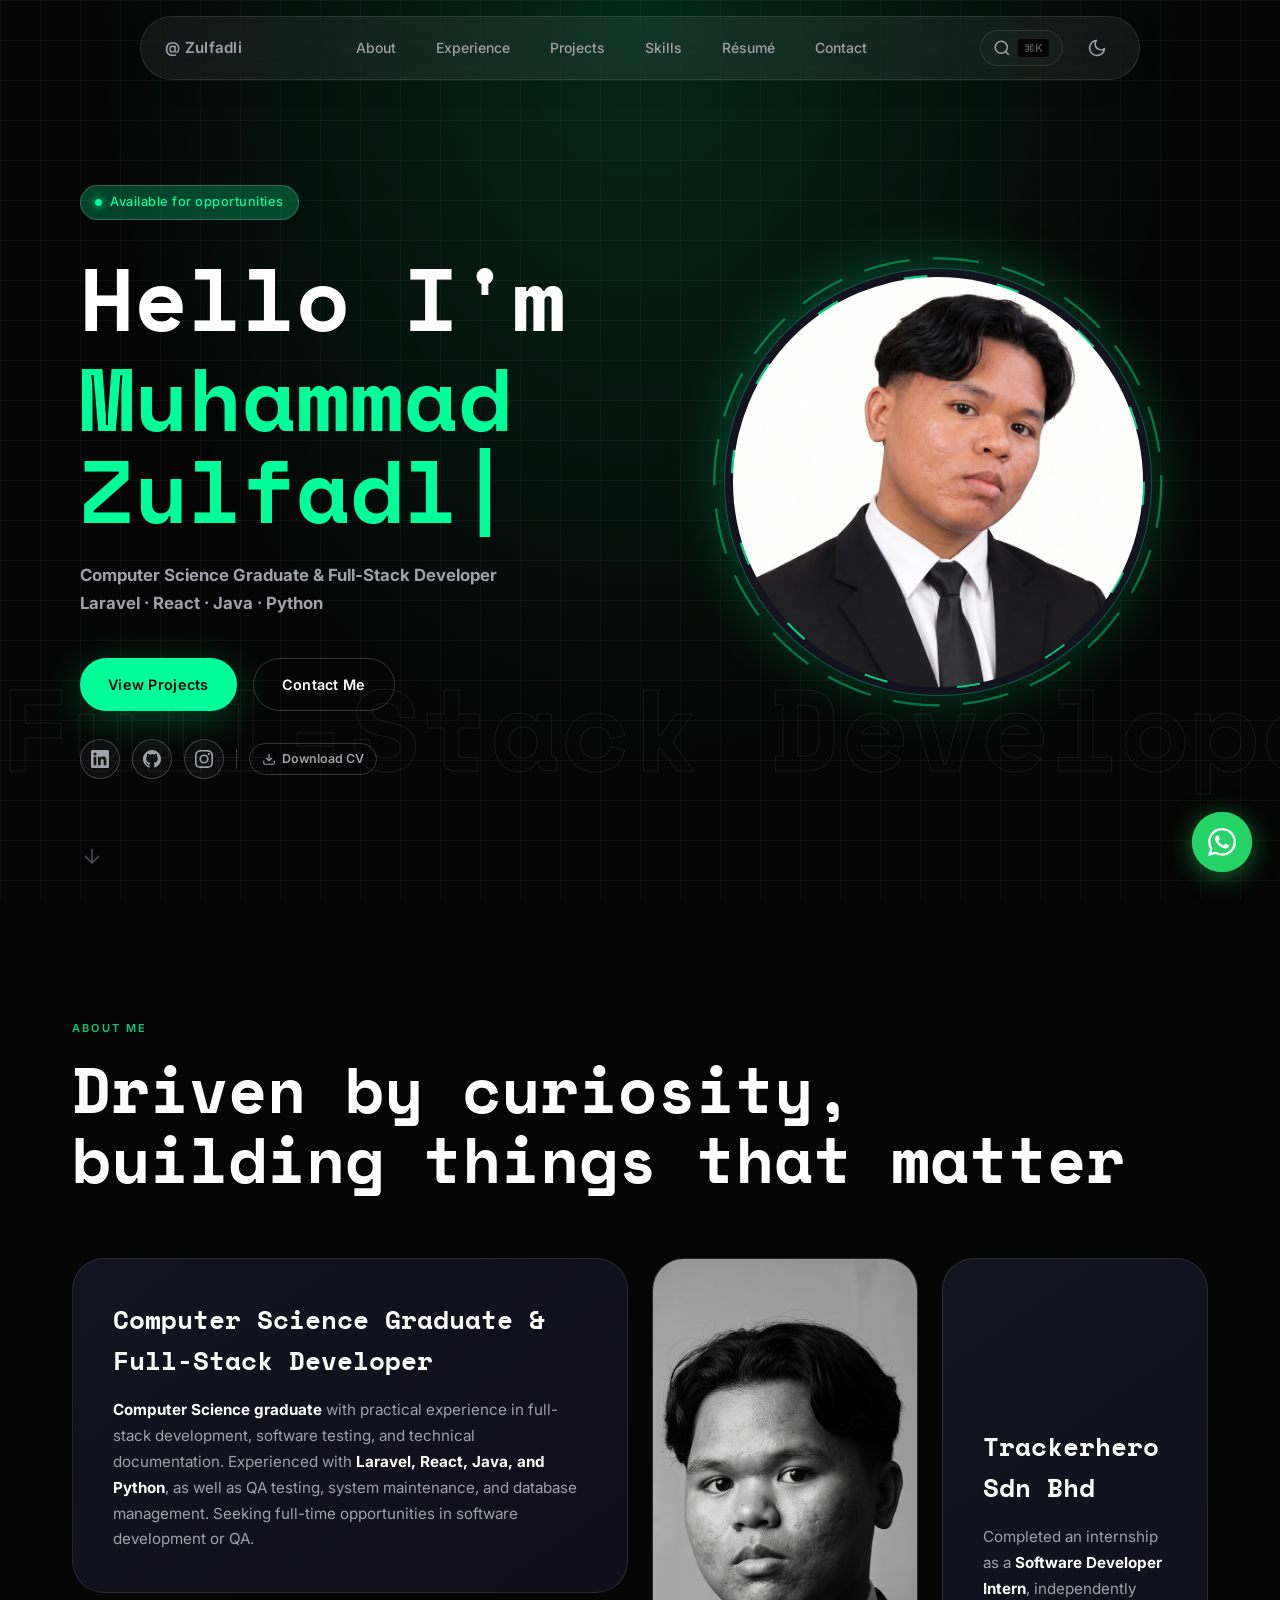
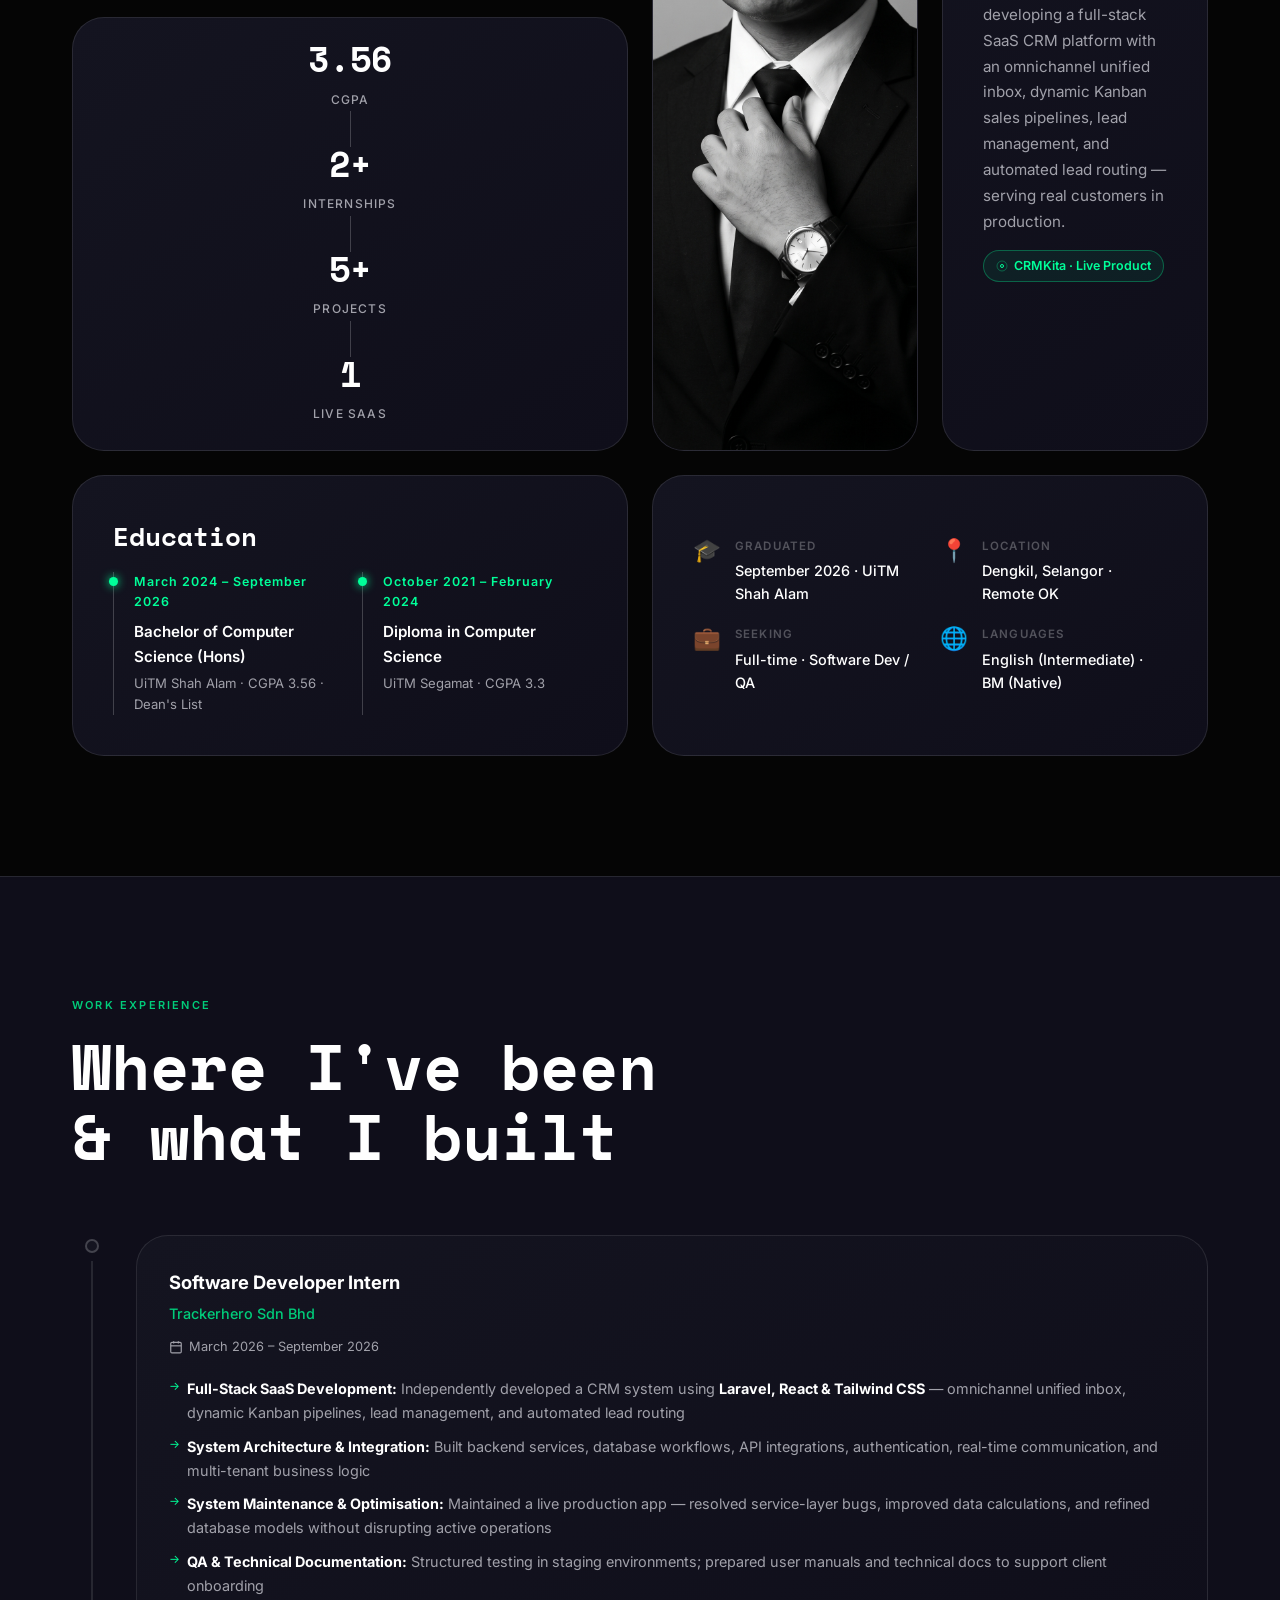
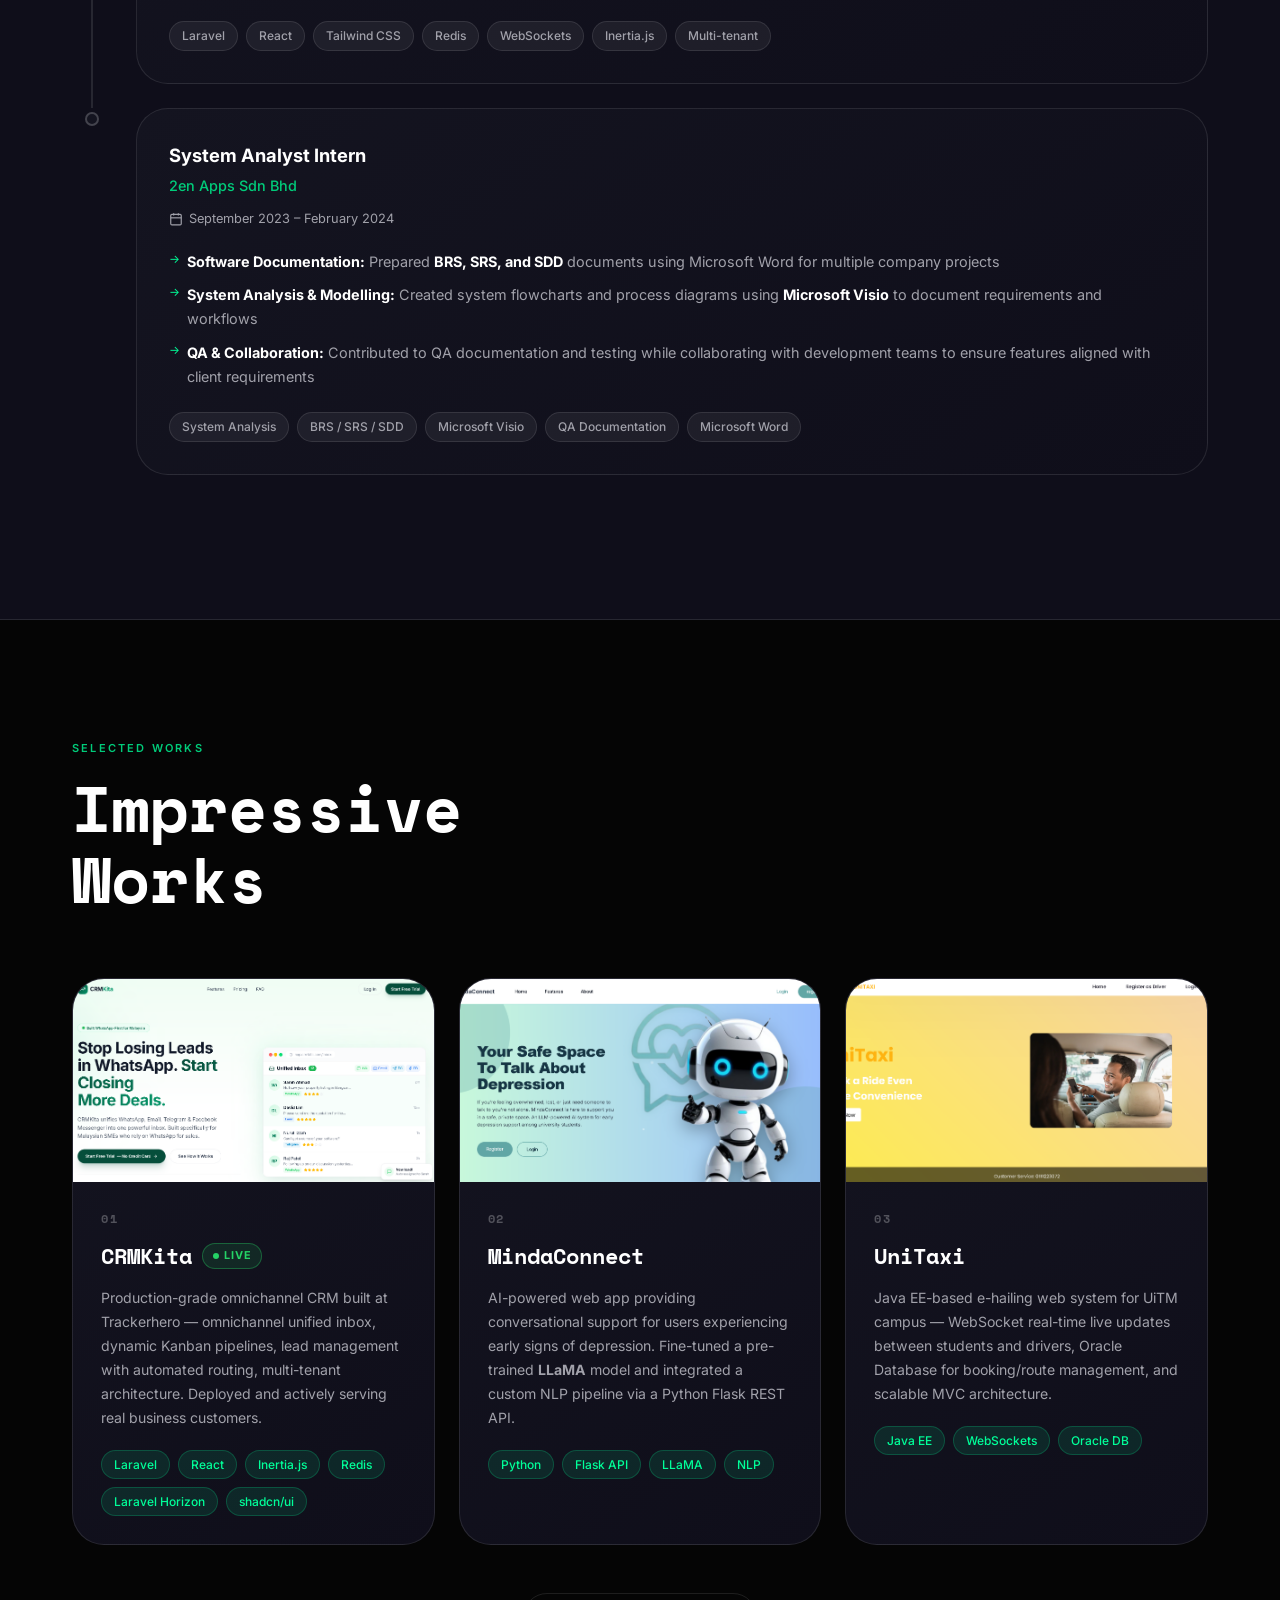
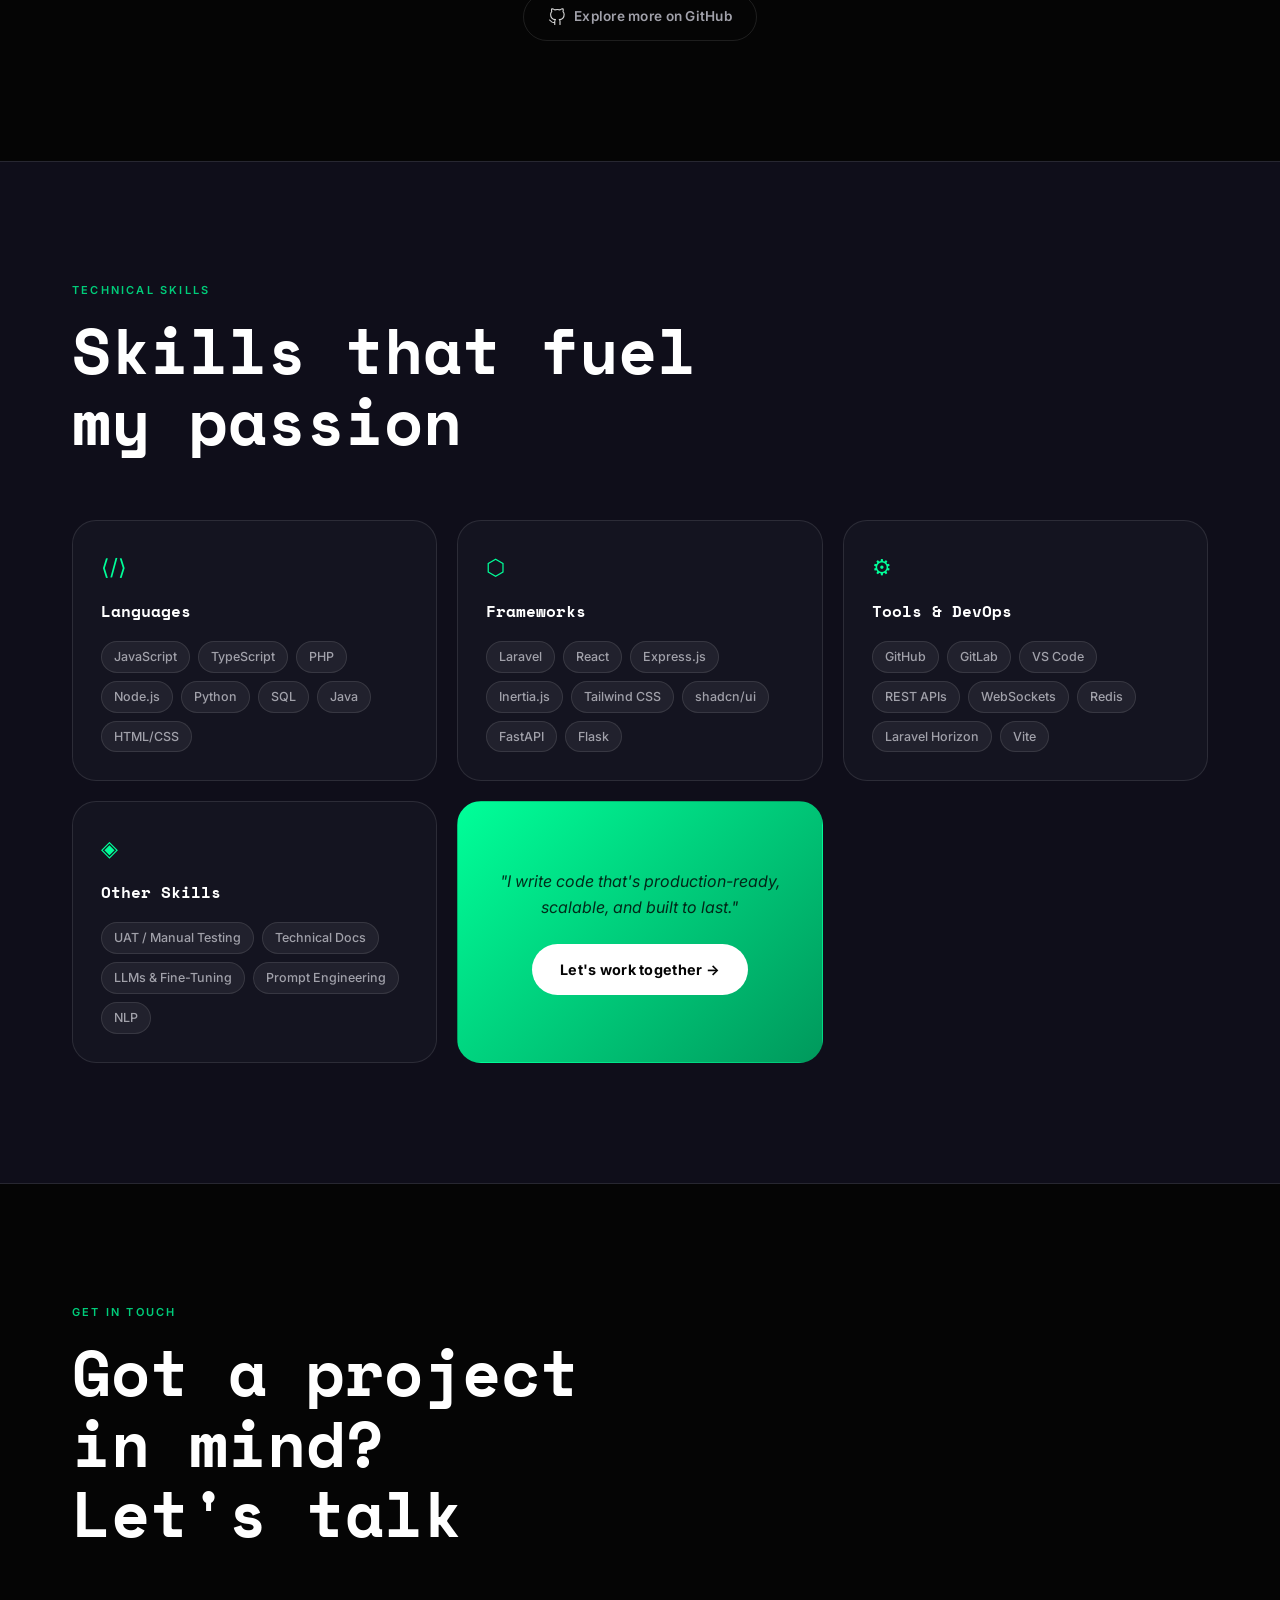
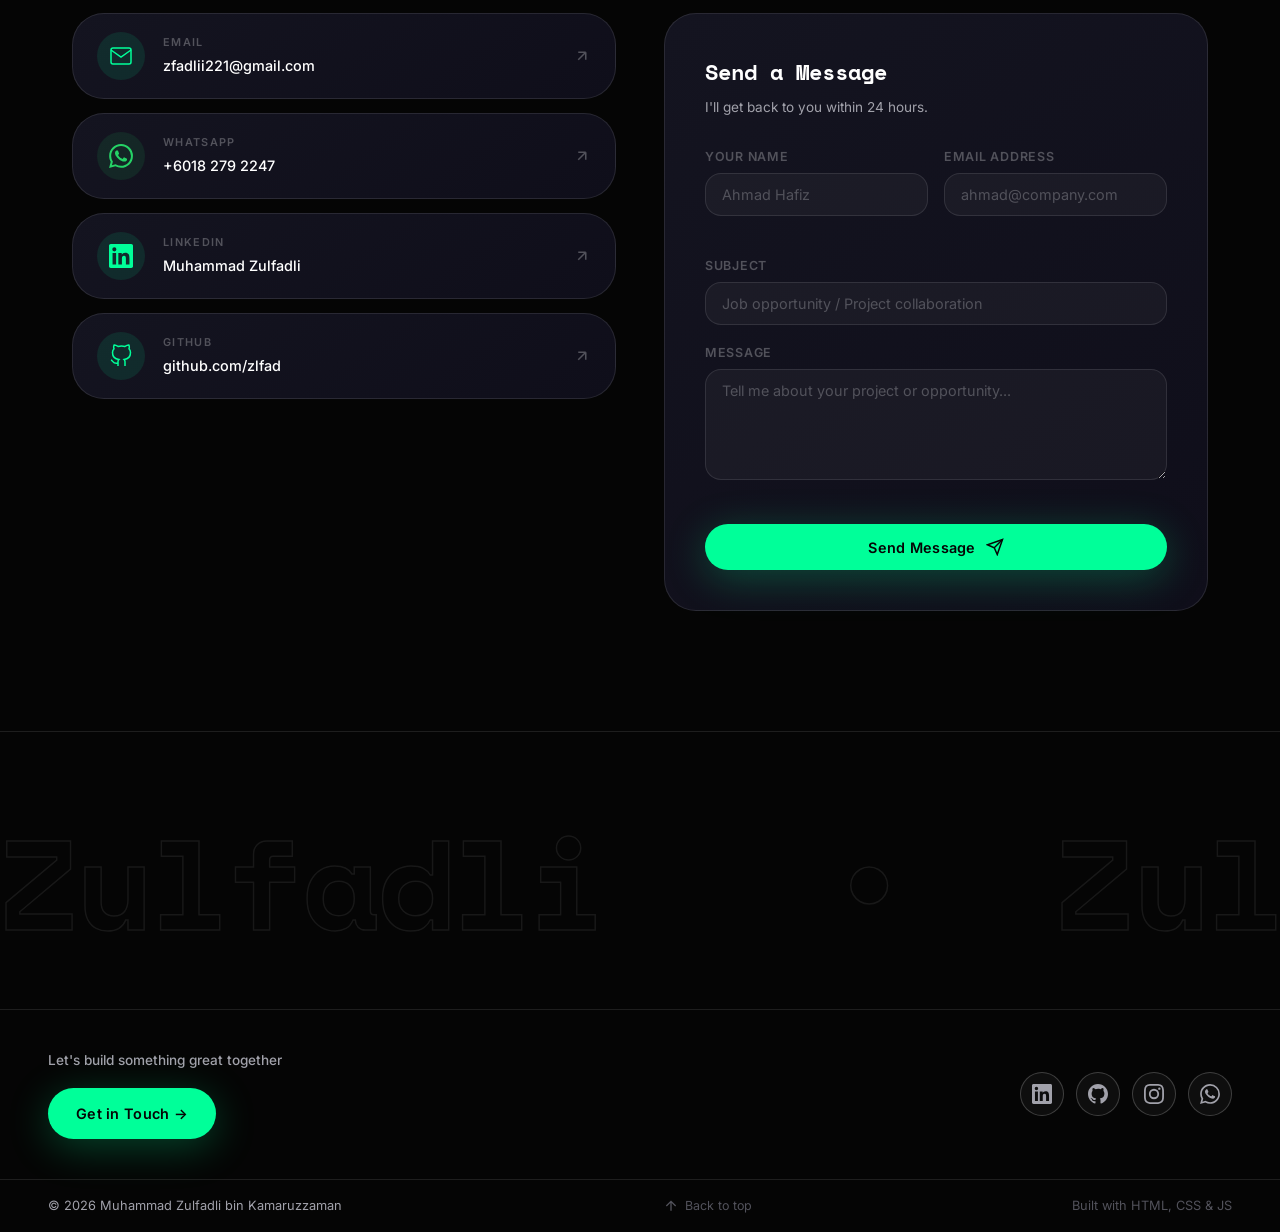
==== commit be342eb0: "Update profile information and internship details in portfolio - Revised meta descriptions and title" ====
--- a/index.html
+++ b/index.html
@@ -5,15 +5,15 @@
   <meta charset="UTF-8" />
   <meta name="viewport" content="width=device-width, initial-scale=1.0" />
   <meta name="description"
-    content="Muhammad Zulfadli bin Kamaruzzaman — Final-year CS Student & Full-Stack Developer from Dengkil, Selangor. Specialising in Laravel, React, Python, and AI/ML. Seeking full-time opportunities." />
-  <meta property="og:title" content="Zulfadli — Full-Stack Developer & CS Student" />
+    content="Muhammad Zulfadli bin Kamaruzzaman — Computer Science graduate and Full-Stack Developer from Dengkil, Selangor. Experienced in Laravel, React, software testing, and technical documentation. Seeking full-time opportunities." />
+  <meta property="og:title" content="Zulfadli — Full-Stack Developer & Computer Science Graduate" />
   <meta property="og:description"
-    content="Portfolio of Muhammad Zulfadli, a final-year CS student building full-stack SaaS products and AI-powered applications." />
+    content="Portfolio of Muhammad Zulfadli, a Computer Science graduate with experience building full-stack SaaS products, testing software, and preparing technical documentation." />
   <meta property="og:image" content="assets/images/profile.png" />
   <meta property="og:url" content="https://zlfad.github.io" />
   <meta property="og:type" content="website" />
   <meta name="twitter:card" content="summary_large_image" />
-  <title>Zulfadli — Full-Stack Developer & CS Student</title>
+  <title>Zulfadli — Full-Stack Developer & Computer Science Graduate</title>
 
   <!-- Favicon -->
   <link rel="icon" href="assets/images/favicon.svg" type="image/svg+xml" />
@@ -96,8 +96,8 @@
   <section class="hero" id="hero" aria-label="Hero section">
     <!-- Overflowing large background text -->
     <div class="hero-bg-text" aria-hidden="true">
-      <span class="hero-bg-scroll">Full-Stack Developer &amp; CS Student &nbsp;&nbsp;•&nbsp;&nbsp; Full-Stack Developer
-        &amp; CS Student &nbsp;&nbsp;•&nbsp;&nbsp;</span>
+      <span class="hero-bg-scroll">Full-Stack Developer &amp; CS Graduate &nbsp;&nbsp;•&nbsp;&nbsp; Full-Stack Developer
+        &amp; CS Graduate &nbsp;&nbsp;•&nbsp;&nbsp;</span>
     </div>
 
     <div class="hero-content">
@@ -110,7 +110,7 @@
         <span class="tw-line1">Muhammad</span><br />
         <em><span class="tw-line2">Zulfadli</span></em>
       </h1>
-      <p class="hero-tagline">Final-year CS Student &amp; Full-Stack Developer<br />Laravel · React · Node.js · TypeScript</p>
+      <p class="hero-tagline">Computer Science Graduate &amp; Full-Stack Developer<br />Laravel · React · Java · Python</p>
       <div class="hero-cta">
         <a href="#projects" class="btn btn--primary magnetic-btn" id="hero-cta-projects">View Projects</a>
         <a href="#contact" class="btn btn--outline magnetic-btn" id="hero-cta-contact">Contact Me</a>
@@ -175,8 +175,8 @@
         <!-- Main Intro -->
         <div class="bento-card bento-wide reveal">
           <div class="bento-content">
-            <h3 class="bento-title">Final-Year CS Student & Full-Stack Developer</h3>
-            <p class="bento-desc">Final-year <strong>Bachelor of Computer Science</strong> student with hands-on experience in full-stack web development. I specialize in building scalable, modern web applications using the <strong>Laravel, React, and Node.js</strong> ecosystems. I care deeply about crafting software that's production-ready, performant, and built to solve real-world problems.</p>
+            <h3 class="bento-title">Computer Science Graduate & Full-Stack Developer</h3>
+            <p class="bento-desc"><strong>Computer Science graduate</strong> with practical experience in full-stack development, software testing, and technical documentation. Experienced with <strong>Laravel, React, Java, and Python</strong>, as well as QA testing, system maintenance, and database management. Seeking full-time opportunities in software development or QA.</p>
           </div>
         </div>
 
@@ -190,7 +190,7 @@
         <div class="bento-card bento-tall reveal">
           <div class="bento-content">
             <h3 class="bento-title">Trackerhero Sdn Bhd</h3>
-            <p class="bento-desc">Currently interning as a <strong>Software Developer Intern</strong>, independently building a full-stack SaaS CRM platform featuring an omnichannel unified inbox, dynamic Kanban sales pipelines, lead management, and automated lead routing — serving real customers in production.</p>
+            <p class="bento-desc">Completed an internship as a <strong>Software Developer Intern</strong>, independently developing a full-stack SaaS CRM platform with an omnichannel unified inbox, dynamic Kanban sales pipelines, lead management, and automated lead routing — serving real customers in production.</p>
             <a href="https://crmkita.trackerhero.com/" target="_blank" rel="noopener noreferrer" class="bento-live-link">
               <svg width="12" height="12" viewBox="0 0 24 24" fill="none" stroke="currentColor" stroke-width="2"><circle cx="12" cy="12" r="3"/><path d="M12 2a10 10 0 1 0 0 20 10 10 0 0 0 0-20z" opacity=".3"/></svg>
               CRMKita · Live Product
@@ -227,12 +227,12 @@
             <h3 class="bento-title">Education</h3>
             <div class="about-edu">
               <div class="edu-item">
-                <div class="edu-year">2024 – Present</div>
+                <div class="edu-year">March 2024 – September 2026</div>
                 <div class="edu-degree">Bachelor of Computer Science (Hons)</div>
                 <div class="edu-school">UiTM Shah Alam · CGPA 3.56 · Dean's List</div>
               </div>
               <div class="edu-item">
-                <div class="edu-year">2021 – 2024</div>
+                <div class="edu-year">October 2021 – February 2024</div>
                 <div class="edu-degree">Diploma in Computer Science</div>
                 <div class="edu-school">UiTM Segamat · CGPA 3.3</div>
               </div>
@@ -247,8 +247,8 @@
               <div class="avail-item">
                 <span class="avail-icon">🎓</span>
                 <div>
-                  <div class="avail-label">Graduating</div>
-                  <div class="avail-value">2027 · UiTM Shah Alam</div>
+                  <div class="avail-label">Graduated</div>
+                  <div class="avail-value">September 2026 · UiTM Shah Alam</div>
                 </div>
               </div>
               <div class="avail-item">
@@ -290,10 +290,10 @@
 
       <div class="timeline">
 
-        <!-- Current role -->
+        <!-- Internship experience -->
         <div class="timeline-item reveal" id="exp-trackerhero">
           <div class="timeline-marker">
-            <div class="marker-dot marker-dot--active"></div>
+            <div class="marker-dot"></div>
             <div class="marker-line"></div>
           </div>
           <div class="timeline-card">
@@ -302,7 +302,6 @@
                 <div class="timeline-role">Software Developer Intern</div>
                 <div class="timeline-company">Trackerhero Sdn Bhd</div>
               </div>
-              <div class="timeline-badge timeline-badge--active">Current</div>
             </div>
             <div class="timeline-period">
               <svg width="14" height="14" viewBox="0 0 24 24" fill="none" stroke="currentColor" stroke-width="2"
@@ -312,7 +311,7 @@
                 <line x1="8" y1="2" x2="8" y2="6" />
                 <line x1="3" y1="10" x2="21" y2="10" />
               </svg>
-              March 2026 – Present
+              March 2026 – September 2026
             </div>
             <ul class="timeline-points">
               <li><strong>Full-Stack SaaS Development:</strong> Independently developed a CRM system using <strong>Laravel, React &amp; Tailwind CSS</strong> — omnichannel unified inbox, dynamic Kanban pipelines, lead management, and automated lead routing</li>
--- a/assets/css/style.css
+++ b/assets/css/style.css
@@ -5,90 +5,104 @@
 
 /* ---------- Custom Properties ---------- */
 :root {
-  --c-bg:          #050505;
-  --c-bg-2:        #0f0e1a;
-  --c-bg-card:     #141420;
-  --c-bg-card-2:   #1e1e2d;
-  --c-border:      rgba(255,255,255,0.1);
-  --c-border-2:    rgba(255,255,255,0.2);
-
-  --c-text:        #ffffff;
-  --c-text-muted:  #a1a1aa;
+  --c-bg: #050505;
+  --c-bg-2: #0f0e1a;
+  --c-bg-card: #141420;
+  --c-bg-card-2: #1e1e2d;
+  --c-border: rgba(255, 255, 255, 0.1);
+  --c-border-2: rgba(255, 255, 255, 0.2);
+
+  --c-text: #ffffff;
+  --c-text-muted: #a1a1aa;
   --c-text-subtle: #52525b;
 
-  --c-accent:      #00ff99;       /* Neon primary */
-  --c-accent-2:    #00cc7a;       /* Neon hover */
-  --c-accent-glow: rgba(0,255,153,0.25);
-
-  --c-white:       #ffffff;
+  --c-accent: #00ff99;
+  /* Neon primary */
+  --c-accent-2: #00cc7a;
+  /* Neon hover */
+  --c-accent-glow: rgba(0, 255, 153, 0.25);
+
+  --c-white: #ffffff;
   --c-inverse-text: #050505;
 
-  --c-grid-line:   rgba(255, 255, 255, 0.03);
+  --c-grid-line: rgba(255, 255, 255, 0.03);
   --c-radial-glow: rgba(0, 255, 153, 0.15);
   --c-bg-text-stroke: rgba(255, 255, 255, 0.08);
-  
+
   --c-ring-1: rgba(0, 255, 153, 0.4);
   --c-ring-2: rgba(0, 255, 153, 0.8);
   --c-ring-3: rgba(0, 255, 153, 0.2);
   --c-photo-border: rgba(0, 255, 153, 0.3);
-  
-  --c-glass-bg:    rgba(255, 255, 255, 0.06);
-  --c-glass-menu:  rgba(15, 15, 15, 0.95);
-  --c-overlay:     rgba(0, 0, 0, 0.75);
+
+  --c-glass-bg: rgba(255, 255, 255, 0.06);
+  --c-glass-menu: rgba(15, 15, 15, 0.95);
+  --c-overlay: rgba(0, 0, 0, 0.75);
 }
 
 [data-theme="light"] {
-  --c-bg:          #f8fafc;       /* Slate 50 */
-  --c-bg-2:        #f1f5f9;       /* Slate 100 */
-  --c-bg-card:     #ecfdf5;       /* Emerald 50 - soft mint green for cards */
-  --c-bg-card-2:   #d1fae5;       /* Emerald 100 */
-  
-  --c-border:      rgba(16, 185, 129, 0.35); /* More visible tinted borders */
-  --c-border-2:    rgba(16, 185, 129, 0.5);
-
-  --c-text:        #0f172a;       /* Slate 900 */
-  --c-text-muted:  #475569;       /* Slate 600 */
-  --c-text-subtle: #94a3b8;       /* Slate 400 */
-
-  --c-accent:      #10b981;       /* Emerald primary */
-  --c-accent-2:    #059669;       /* Emerald hover */
+  --c-bg: #f8fafc;
+  /* Slate 50 */
+  --c-bg-2: #f1f5f9;
+  /* Slate 100 */
+  --c-bg-card: #ecfdf5;
+  /* Emerald 50 - soft mint green for cards */
+  --c-bg-card-2: #d1fae5;
+  /* Emerald 100 */
+
+  --c-border: rgba(16, 185, 129, 0.35);
+  /* More visible tinted borders */
+  --c-border-2: rgba(16, 185, 129, 0.5);
+
+  --c-text: #0f172a;
+  /* Slate 900 */
+  --c-text-muted: #475569;
+  /* Slate 600 */
+  --c-text-subtle: #94a3b8;
+  /* Slate 400 */
+
+  --c-accent: #10b981;
+  /* Emerald primary */
+  --c-accent-2: #059669;
+  /* Emerald hover */
   --c-accent-glow: rgba(16, 185, 129, 0.25);
 
-  --c-white:       #0f172a;
+  --c-white: #0f172a;
   --c-inverse-text: #ffffff;
 
-  --c-grid-line:   rgba(15, 23, 42, 0.05);
+  --c-grid-line: rgba(15, 23, 42, 0.05);
   --c-radial-glow: rgba(16, 185, 129, 0.15);
-  --c-bg-text-stroke: rgba(6, 95, 70, 0.15); /* Dark emerald for bg text */
-  
-  --c-ring-1: rgba(6, 95, 70, 0.4); /* Dark emerald for rings */
+  --c-bg-text-stroke: rgba(6, 95, 70, 0.15);
+  /* Dark emerald for bg text */
+
+  --c-ring-1: rgba(6, 95, 70, 0.4);
+  /* Dark emerald for rings */
   --c-ring-2: rgba(6, 95, 70, 0.8);
   --c-ring-3: rgba(6, 95, 70, 0.2);
   --c-photo-border: rgba(6, 95, 70, 0.3);
-  
-  --c-glass-bg:    rgba(253, 253, 253, 0.85);
-  --c-glass-menu:  rgba(241, 245, 249, 0.95);
-  --c-overlay:     rgba(253, 253, 253, 0.75);
-
-  --shadow-sm:  0 2px 8px rgba(15, 23, 42, 0.06);
-  --shadow-md:  0 8px 32px rgba(15, 23, 42, 0.08);
-  --shadow-lg:  0 24px 64px rgba(15, 23, 42, 0.12);
+
+  --c-glass-bg: rgba(253, 253, 253, 0.85);
+  --c-glass-menu: rgba(241, 245, 249, 0.95);
+  --c-overlay: rgba(253, 253, 253, 0.75);
+
+  --shadow-sm: 0 2px 8px rgba(15, 23, 42, 0.06);
+  --shadow-md: 0 8px 32px rgba(15, 23, 42, 0.08);
+  --shadow-lg: 0 24px 64px rgba(15, 23, 42, 0.12);
   --shadow-accent: 0 8px 40px var(--c-accent-glow);
 }
 
 :root {
   --font-display: 'Space Mono', monospace;
-  --font-body:    'Inter', sans-serif;
-
-  --r-sm:    8px;
-  --r-md:    16px;
-  --r-lg:    24px;
-  --r-xl:    32px;
-  --r-full:  9999px;
-
-  --shadow-sm:  0 2px 8px rgba(0,0,0,0.4);
-  --shadow-md:  0 8px 32px rgba(0,0,0,0.6);
-  --shadow-lg:  0 24px 64px rgba(0,0,0,0.8);
+  --font-body: 'Inter', sans-serif;
+
+  --r-sm: 8px;
+  --r-md: 16px;
+  --r-lg: 24px;
+  --r-xl: 32px;
+  --r-full: 9999px;
+
+  --shadow-sm: 0 2px 8px rgba(0, 0, 0, 0.4);
+  --shadow-md: 0 8px 32px rgba(0, 0, 0, 0.6);
+  --shadow-lg: 0 24px 64px rgba(0, 0, 0, 0.8);
   --shadow-accent: 0 8px 40px var(--c-accent-glow);
 
   --transition: 0.3s cubic-bezier(0.25, 0.46, 0.45, 0.94);
@@ -96,7 +110,13 @@
 }
 
 /* ---------- Reset & Base ---------- */
-*, *::before, *::after { box-sizing: border-box; margin: 0; padding: 0; }
+*,
+*::before,
+*::after {
+  box-sizing: border-box;
+  margin: 0;
+  padding: 0;
+}
 
 html {
   scroll-behavior: smooth;
@@ -106,7 +126,7 @@
 
 body {
   background-color: var(--c-bg);
-  background-image: 
+  background-image:
     radial-gradient(ellipse at top, var(--c-radial-glow) 0%, transparent 60%),
     linear-gradient(var(--c-grid-line) 1px, transparent 1px),
     linear-gradient(90deg, var(--c-grid-line) 1px, transparent 1px);
@@ -120,16 +140,35 @@
   -webkit-font-smoothing: antialiased;
 }
 
-img { display: block; max-width: 100%; height: auto; }
-
-a { color: inherit; text-decoration: none; -webkit-tap-highlight-color: transparent; }
-
-ul { list-style: none; }
-
-button { cursor: pointer; border: none; background: none; font-family: inherit; -webkit-tap-highlight-color: transparent; }
+img {
+  display: block;
+  max-width: 100%;
+  height: auto;
+}
+
+a {
+  color: inherit;
+  text-decoration: none;
+  -webkit-tap-highlight-color: transparent;
+}
+
+ul {
+  list-style: none;
+}
+
+button {
+  cursor: pointer;
+  border: none;
+  background: none;
+  font-family: inherit;
+  -webkit-tap-highlight-color: transparent;
+}
 
 /* Custom focus ring for accessibility without the weird blue default box */
-*:focus { outline: none; }
+*:focus {
+  outline: none;
+}
+
 *:focus-visible {
   outline: 2px solid var(--c-accent);
   outline-offset: 4px;
@@ -141,6 +180,7 @@
   transform: translateY(28px);
   transition: opacity 0.7s ease, transform 0.7s ease;
 }
+
 .reveal.visible {
   opacity: 1;
   transform: translateY(0);
@@ -194,6 +234,7 @@
   color: var(--c-bg);
   box-shadow: var(--shadow-accent);
 }
+
 .btn--primary:hover {
   background: var(--c-accent-2);
   transform: translateY(-2px);
@@ -204,6 +245,7 @@
   border: 1.5px solid var(--c-border-2);
   color: var(--c-text);
 }
+
 .btn--outline:hover {
   border-color: var(--c-accent);
   color: var(--c-accent-2);
@@ -216,6 +258,7 @@
   padding: 12px 24px;
   font-size: 0.85rem;
 }
+
 .btn--ghost:hover {
   border-color: var(--c-border-2);
   color: var(--c-text);
@@ -227,6 +270,7 @@
   color: var(--c-bg);
   font-weight: 700;
 }
+
 .btn--white:hover {
   background: var(--c-accent-2);
   color: var(--c-white);
@@ -250,14 +294,14 @@
   backdrop-filter: blur(20px);
   -webkit-backdrop-filter: blur(20px);
   border: 1px solid var(--c-border);
-  box-shadow: 0 4px 32px rgba(0,0,0,0.06);
+  box-shadow: 0 4px 32px rgba(0, 0, 0, 0.06);
   transition: all 0.4s cubic-bezier(0.16, 1, 0.3, 1);
 }
 
 .navbar.scrolled {
   top: 12px;
   max-width: 900px;
-  box-shadow: 0 8px 32px rgba(0,0,0,0.1);
+  box-shadow: 0 8px 32px rgba(0, 0, 0, 0.1);
   border-color: var(--c-border-2);
 }
 
@@ -294,7 +338,10 @@
   transition: color var(--transition);
   letter-spacing: 0.02em;
 }
-.nav-logo:hover { color: var(--c-white); }
+
+.nav-logo:hover {
+  color: var(--c-white);
+}
 
 .nav-links {
   display: flex;
@@ -310,9 +357,12 @@
   color: var(--c-text-muted);
   transition: all 0.2s ease;
 }
-.nav-link:hover, .nav-link--active {
+
+.nav-link:hover,
+.nav-link--active {
   color: var(--c-text);
 }
+
 /* CTA is now plain text */
 .nav-controls {
   position: relative;
@@ -335,11 +385,13 @@
   border: 1px solid var(--c-border);
   transition: all var(--transition);
 }
+
 .cmd-nav-btn:hover {
   background: var(--c-bg-2);
   color: var(--c-inverse-text);
   border-color: var(--c-border-2);
 }
+
 .cmd-nav-shortcut {
   font-size: 0.7rem;
   font-weight: 600;
@@ -361,6 +413,7 @@
   transition: color var(--transition), background var(--transition);
   position: relative;
 }
+
 .theme-toggle:hover {
   color: var(--c-inverse-text);
   background: rgba(128, 128, 128, 0.1);
@@ -390,6 +443,7 @@
   opacity: 0;
   transform: rotate(90deg) scale(0.5);
 }
+
 .hamburger {
   display: none;
   position: relative;
@@ -402,6 +456,7 @@
   align-items: center;
   justify-content: center;
 }
+
 .hamburger-bar {
   position: absolute;
   width: 24px;
@@ -412,14 +467,31 @@
 }
 
 /* Default state (3 bars) */
-.hamburger-bar:nth-child(1) { transform: translateY(-7px); }
-.hamburger-bar:nth-child(2) { transform: translateY(0); }
-.hamburger-bar:nth-child(3) { transform: translateY(7px); }
+.hamburger-bar:nth-child(1) {
+  transform: translateY(-7px);
+}
+
+.hamburger-bar:nth-child(2) {
+  transform: translateY(0);
+}
+
+.hamburger-bar:nth-child(3) {
+  transform: translateY(7px);
+}
 
 /* Hamburger open state (X icon) */
-.hamburger.open .hamburger-bar:nth-child(1) { transform: translateY(0) rotate(45deg); }
-.hamburger.open .hamburger-bar:nth-child(2) { opacity: 0; transform: scaleX(0); }
-.hamburger.open .hamburger-bar:nth-child(3) { transform: translateY(0) rotate(-45deg); }
+.hamburger.open .hamburger-bar:nth-child(1) {
+  transform: translateY(0) rotate(45deg);
+}
+
+.hamburger.open .hamburger-bar:nth-child(2) {
+  opacity: 0;
+  transform: scaleX(0);
+}
+
+.hamburger.open .hamburger-bar:nth-child(3) {
+  transform: translateY(0) rotate(-45deg);
+}
 
 /* ============================================================
    HERO
@@ -433,7 +505,8 @@
   align-items: center;
   overflow: hidden;
   background: transparent;
-  padding-top: 64px; /* navbar offset */
+  padding-top: 64px;
+  /* navbar offset */
 }
 
 /* Giant scrolling background text */
@@ -446,6 +519,7 @@
   pointer-events: none;
   z-index: 1;
 }
+
 .hero-bg-scroll {
   display: block;
   font-family: var(--font-display);
@@ -459,8 +533,13 @@
 }
 
 @keyframes marqueeScroll {
-  0%   { transform: translateX(0); }
-  100% { transform: translateX(-50%); }
+  0% {
+    transform: translateX(0);
+  }
+
+  100% {
+    transform: translateX(-50%);
+  }
 }
 
 .hero-content {
@@ -485,6 +564,7 @@
   letter-spacing: 0.04em;
   animation: fadeInDown 0.8s ease 0.2s both;
 }
+
 .hero-tag-dot {
   width: 7px;
   height: 7px;
@@ -495,8 +575,15 @@
 }
 
 @keyframes pulse {
-  0%, 100% { box-shadow: 0 0 8px var(--c-accent); }
-  50%       { box-shadow: 0 0 16px var(--c-accent), 0 0 24px var(--c-accent-glow); }
+
+  0%,
+  100% {
+    box-shadow: 0 0 8px var(--c-accent);
+  }
+
+  50% {
+    box-shadow: 0 0 16px var(--c-accent), 0 0 24px var(--c-accent-glow);
+  }
 }
 
 .hero-name-prefix {
@@ -508,6 +595,7 @@
   margin-bottom: 8px;
   animation: fadeInDown 0.8s ease 0.3s both;
 }
+
 .hero-name {
   font-family: var(--font-display);
   font-size: clamp(3rem, 7vw, 5.5rem);
@@ -517,20 +605,26 @@
   margin-bottom: 24px;
   animation: fadeInUp 0.8s ease 0.4s both;
 }
+
 .hero-name em {
   font-style: normal;
 }
+
 .typing-cursor::after {
   content: '|';
   animation: blink 1s step-start infinite;
   color: var(--c-accent);
 }
+
 @keyframes blink {
-  50% { opacity: 0; }
+  50% {
+    opacity: 0;
+  }
 }
 
 .hero-tagline {
   font-size: 1.05rem;
+  font-weight: bold;
   color: var(--c-text-muted);
   line-height: 1.7;
   margin-bottom: 40px;
@@ -552,24 +646,27 @@
   margin-top: 28px;
   animation: fadeInUp 0.8s ease 1s both;
 }
+
 .hero-social-link {
   width: 40px;
   height: 40px;
   border-radius: 50%;
   border: 1px solid var(--c-border-2);
-  background: rgba(255,255,255,0.04);
+  background: rgba(255, 255, 255, 0.04);
   display: flex;
   align-items: center;
   justify-content: center;
   color: var(--c-text-muted);
   transition: color var(--transition), border-color var(--transition), background var(--transition), transform var(--transition);
 }
+
 .hero-social-link:hover {
   color: var(--c-accent);
   border-color: var(--c-accent);
   background: var(--c-accent-glow);
   transform: translateY(-3px);
 }
+
 /* Divider between social icons and CV link */
 .hero-socials-divider {
   width: 1px;
@@ -578,6 +675,7 @@
   border-radius: 1px;
   flex-shrink: 0;
 }
+
 /* CV download pill in socials row */
 .hero-cv-link {
   display: inline-flex;
@@ -593,6 +691,7 @@
   transition: color var(--transition), border-color var(--transition), background var(--transition);
   white-space: nowrap;
 }
+
 .hero-cv-link:hover {
   color: var(--c-accent);
   border-color: var(--c-accent);
@@ -613,6 +712,7 @@
   align-items: center;
   justify-content: center;
 }
+
 .photo-rings {
   position: absolute;
   top: -20px;
@@ -622,22 +722,52 @@
   z-index: 1;
   pointer-events: none;
 }
+
 .photo-rings svg {
   width: 100%;
   height: 100%;
 }
+
 .ring {
   transform-origin: center;
 }
-.ring-1 { animation: spin 20s linear infinite; }
-.ring-2 { animation: spin-reverse 15s linear infinite; }
-.ring-3 { animation: pulse-ring 4s ease-in-out infinite; }
-
-@keyframes spin { 100% { transform: rotate(360deg); } }
-@keyframes spin-reverse { 100% { transform: rotate(-360deg); } }
+
+.ring-1 {
+  animation: spin 20s linear infinite;
+}
+
+.ring-2 {
+  animation: spin-reverse 15s linear infinite;
+}
+
+.ring-3 {
+  animation: pulse-ring 4s ease-in-out infinite;
+}
+
+@keyframes spin {
+  100% {
+    transform: rotate(360deg);
+  }
+}
+
+@keyframes spin-reverse {
+  100% {
+    transform: rotate(-360deg);
+  }
+}
+
 @keyframes pulse-ring {
-  0%, 100% { transform: scale(1); opacity: 1; }
-  50% { transform: scale(1.05); opacity: 0.5; }
+
+  0%,
+  100% {
+    transform: scale(1);
+    opacity: 1;
+  }
+
+  50% {
+    transform: scale(1.05);
+    opacity: 0.5;
+  }
 }
 
 .hero-photo {
@@ -649,6 +779,7 @@
   filter: grayscale(10%);
   border-radius: 50%;
 }
+
 .hero-photo-badge {
   position: absolute;
   bottom: 80px;
@@ -676,19 +807,73 @@
   transition: color var(--transition);
   animation: fadeIn 1s ease 1.2s both;
 }
-.hero-scroll-hint:hover { color: var(--c-text-muted); }
-.hero-scroll-hint svg { animation: bounce 2s ease-in-out infinite; }
+
+.hero-scroll-hint:hover {
+  color: var(--c-text-muted);
+}
+
+.hero-scroll-hint svg {
+  animation: bounce 2s ease-in-out infinite;
+}
 
 @keyframes bounce {
-  0%, 100% { transform: translateY(0); }
-  50%       { transform: translateY(6px); }
+
+  0%,
+  100% {
+    transform: translateY(0);
+  }
+
+  50% {
+    transform: translateY(6px);
+  }
 }
 
 /* Hero animations */
-@keyframes fadeInDown { from { opacity: 0; transform: translateY(-16px); } to { opacity: 1; transform: translateY(0); } }
-@keyframes fadeInUp   { from { opacity: 0; transform: translateY(16px); }  to { opacity: 1; transform: translateY(0); } }
-@keyframes fadeInRight{ from { opacity: 0; transform: translateX(24px); }  to { opacity: 1; transform: translateX(0); } }
-@keyframes fadeIn     { from { opacity: 0; }                                to { opacity: 1; } }
+@keyframes fadeInDown {
+  from {
+    opacity: 0;
+    transform: translateY(-16px);
+  }
+
+  to {
+    opacity: 1;
+    transform: translateY(0);
+  }
+}
+
+@keyframes fadeInUp {
+  from {
+    opacity: 0;
+    transform: translateY(16px);
+  }
+
+  to {
+    opacity: 1;
+    transform: translateY(0);
+  }
+}
+
+@keyframes fadeInRight {
+  from {
+    opacity: 0;
+    transform: translateX(24px);
+  }
+
+  to {
+    opacity: 1;
+    transform: translateX(0);
+  }
+}
+
+@keyframes fadeIn {
+  from {
+    opacity: 0;
+  }
+
+  to {
+    opacity: 1;
+  }
+}
 
 /* ============================================================
    ABOUT
@@ -718,22 +903,48 @@
   transform-style: preserve-3d;
   transform: perspective(1000px) rotateX(0) rotateY(0) translateY(28px);
 }
+
 .bento-card:hover {
   transform: translateY(-4px);
   box-shadow: var(--shadow-lg);
   border-color: var(--c-accent-glow);
 }
 
-.bento-wide { grid-column: span 2; }
-.bento-tall { grid-row: span 2; }
-.bento-full { grid-column: span 4; }
-.bento-photo { padding: 0; }
-.bento-photo img { width: 100%; height: 100%; object-fit: cover; filter: grayscale(15%); transition: transform var(--transition-slow); }
+.bento-wide {
+  grid-column: span 2;
+}
+
+.bento-tall {
+  grid-row: span 2;
+}
+
+.bento-full {
+  grid-column: span 4;
+}
+
+.bento-photo {
+  padding: 0;
+}
+
+.bento-photo img {
+  width: 100%;
+  height: 100%;
+  object-fit: cover;
+  filter: grayscale(15%);
+  transition: transform var(--transition-slow);
+}
+
 @media (hover: hover) {
-  .bento-photo:hover img { transform: scale(1.05); }
-}
-
-.bento-content { position: relative; z-index: 2; }
+  .bento-photo:hover img {
+    transform: scale(1.05);
+  }
+}
+
+.bento-content {
+  position: relative;
+  z-index: 2;
+}
+
 .bento-title {
   font-family: var(--font-display);
   font-size: 1.6rem;
@@ -742,6 +953,7 @@
   margin-bottom: 16px;
   word-break: break-word;
 }
+
 .bento-desc {
   color: var(--c-text-muted);
   font-size: 0.95rem;
@@ -749,7 +961,10 @@
   word-wrap: break-word;
   hyphens: auto;
 }
-.bento-desc strong { color: var(--c-white); }
+
+.bento-desc strong {
+  color: var(--c-white);
+}
 
 /* Live product link inside bento card */
 .bento-live-link {
@@ -760,8 +975,8 @@
   font-size: 0.78rem;
   font-weight: 600;
   color: var(--c-accent);
-  border: 1px solid rgba(0,255,153,0.3);
-  background: rgba(0,255,153,0.07);
+  border: 1px solid rgba(0, 255, 153, 0.3);
+  background: rgba(0, 255, 153, 0.07);
   padding: 5px 12px;
   border-radius: var(--r-full);
   transition: background var(--transition), border-color var(--transition), transform var(--transition);
@@ -769,9 +984,14 @@
   position: relative;
   z-index: 2;
 }
-.bento-live-link svg { color: var(--c-accent); animation: pulse 2s ease-in-out infinite; }
+
+.bento-live-link svg {
+  color: var(--c-accent);
+  animation: pulse 2s ease-in-out infinite;
+}
+
 .bento-live-link:hover {
-  background: rgba(0,255,153,0.15);
+  background: rgba(0, 255, 153, 0.15);
   border-color: var(--c-accent);
   transform: translateX(3px);
 }
@@ -783,23 +1003,29 @@
 }
 
 /* Availability bento card */
-.bento-availability .bento-content { width: 100%; }
+.bento-availability .bento-content {
+  width: 100%;
+}
+
 .avail-grid {
   display: grid;
   grid-template-columns: 1fr 1fr;
   gap: 20px;
 }
+
 .avail-item {
   display: flex;
   align-items: flex-start;
   gap: 14px;
 }
+
 .avail-icon {
   font-size: 1.4rem;
   line-height: 1;
   flex-shrink: 0;
   margin-top: 2px;
 }
+
 .avail-label {
   font-size: 0.72rem;
   font-weight: 600;
@@ -808,16 +1034,19 @@
   color: var(--c-text-subtle);
   margin-bottom: 4px;
 }
+
 .avail-value {
   font-size: 0.9rem;
   font-weight: 500;
   color: var(--c-white);
 }
+
 .edu-item {
   padding-left: 20px;
   position: relative;
   border-left: 1px solid var(--c-border-2);
 }
+
 .edu-item::before {
   content: '';
   position: absolute;
@@ -829,9 +1058,26 @@
   background: var(--c-accent);
   box-shadow: 0 0 10px var(--c-accent);
 }
-.edu-year    { font-size: 0.78rem; color: var(--c-accent); font-weight: 600; letter-spacing: 0.08em; margin-bottom: 8px; }
-.edu-degree  { font-size: 0.95rem; font-weight: 600; color: var(--c-white); margin-bottom: 4px; }
-.edu-school  { font-size: 0.82rem; color: var(--c-text-muted); }
+
+.edu-year {
+  font-size: 0.78rem;
+  color: var(--c-accent);
+  font-weight: 600;
+  letter-spacing: 0.08em;
+  margin-bottom: 8px;
+}
+
+.edu-degree {
+  font-size: 0.95rem;
+  font-weight: 600;
+  color: var(--c-white);
+  margin-bottom: 4px;
+}
+
+.edu-school {
+  font-size: 0.82rem;
+  color: var(--c-text-muted);
+}
 
 .bento-stats {
   display: flex;
@@ -839,7 +1085,11 @@
   justify-content: space-around;
   padding: 24px;
 }
-.stat-item { text-align: center; }
+
+.stat-item {
+  text-align: center;
+}
+
 .stat-num {
   display: block;
   font-family: var(--font-display);
@@ -849,6 +1099,7 @@
   line-height: 1;
   margin-bottom: 8px;
 }
+
 .stat-label {
   font-size: 0.75rem;
   color: var(--c-text-muted);
@@ -856,6 +1107,7 @@
   letter-spacing: 0.1em;
   font-weight: 500;
 }
+
 .stat-divider {
   width: 1px;
   height: 36px;
@@ -889,6 +1141,7 @@
   align-items: center;
   padding-top: 4px;
 }
+
 .marker-dot {
   width: 14px;
   height: 14px;
@@ -898,18 +1151,23 @@
   flex-shrink: 0;
   transition: border-color var(--transition);
 }
+
 .marker-dot--active {
   background: var(--c-accent);
   border-color: var(--c-accent);
   box-shadow: 0 0 16px var(--c-accent-glow);
 }
+
 .marker-line {
   width: 2px;
   flex: 1;
   background: var(--c-border);
   margin-top: 8px;
 }
-.timeline-item:last-child .marker-line { display: none; }
+
+.timeline-item:last-child .marker-line {
+  display: none;
+}
 
 .timeline-card {
   background: linear-gradient(145deg, var(--c-bg-card), var(--c-bg-2));
@@ -919,6 +1177,7 @@
   margin-bottom: 24px;
   transition: transform var(--transition), border-color var(--transition), box-shadow var(--transition);
 }
+
 .timeline-card:hover {
   transform: translateX(6px);
   border-color: rgba(0, 255, 153, 0.3);
@@ -932,17 +1191,20 @@
   margin-bottom: 12px;
   gap: 16px;
 }
+
 .timeline-role {
   font-size: 1.15rem;
   font-weight: 700;
   color: var(--c-white);
   margin-bottom: 4px;
 }
+
 .timeline-company {
   font-size: 0.9rem;
   color: var(--c-accent-2);
   font-weight: 500;
 }
+
 .timeline-badge {
   padding: 4px 12px;
   border-radius: var(--r-full);
@@ -952,6 +1214,7 @@
   text-transform: uppercase;
   white-space: nowrap;
 }
+
 .timeline-badge--active {
   background: rgba(0, 255, 153, 0.12);
   color: var(--c-accent);
@@ -974,6 +1237,7 @@
   gap: 10px;
   margin-bottom: 24px;
 }
+
 .timeline-points li {
   font-size: 0.9rem;
   color: var(--c-text-muted);
@@ -981,6 +1245,7 @@
   padding-left: 18px;
   position: relative;
 }
+
 .timeline-points li::before {
   content: '→';
   position: absolute;
@@ -988,7 +1253,10 @@
   color: var(--c-accent);
   font-size: 0.8em;
 }
-.timeline-points li strong { color: var(--c-text); }
+
+.timeline-points li strong {
+  color: var(--c-text);
+}
 
 .timeline-tech {
   display: flex;
@@ -1002,19 +1270,21 @@
   border-radius: var(--r-full);
   font-size: 0.75rem;
   font-weight: 500;
-  background: rgba(255,255,255,0.06);
+  background: rgba(255, 255, 255, 0.06);
   border: 1px solid var(--c-border);
   color: var(--c-text-muted);
   transition: background var(--transition), color var(--transition);
 }
+
 .tech-tag:hover {
-  background: rgba(0,255,153,0.12);
+  background: rgba(0, 255, 153, 0.12);
   color: var(--c-accent);
-  border-color: rgba(0,255,153,0.3);
-}
+  border-color: rgba(0, 255, 153, 0.3);
+}
+
 .tech-tag--accent {
-  background: rgba(0,255,153,0.1);
-  border-color: rgba(0,255,153,0.2);
+  background: rgba(0, 255, 153, 0.1);
+  border-color: rgba(0, 255, 153, 0.2);
   color: var(--c-accent);
 }
 
@@ -1043,6 +1313,7 @@
   transform: perspective(1000px) rotateX(0) rotateY(0) translateY(28px);
   position: relative;
 }
+
 .project-card:hover {
   border-color: rgba(0, 255, 153, 0.4);
   box-shadow: 0 12px 48px rgba(0, 255, 153, 0.15);
@@ -1053,13 +1324,18 @@
   overflow: hidden;
   aspect-ratio: 16/9;
 }
+
 .project-img {
   width: 100%;
   height: 100%;
   object-fit: cover;
   transition: transform var(--transition-slow);
 }
-.project-card:hover .project-img { transform: scale(1.04); }
+
+.project-card:hover .project-img {
+  transform: scale(1.04);
+}
+
 .project-img-overlay {
   position: absolute;
   inset: 0;
@@ -1071,7 +1347,10 @@
   transition: opacity var(--transition);
   backdrop-filter: blur(4px);
 }
-.project-card:hover .project-img-overlay { opacity: 1; }
+
+.project-card:hover .project-img-overlay {
+  opacity: 1;
+}
 
 .project-link-btn {
   display: inline-flex;
@@ -1085,6 +1364,7 @@
   font-weight: 600;
   transition: background var(--transition), transform var(--transition);
 }
+
 .project-link-btn:hover {
   background: var(--c-accent-2);
   color: var(--c-white);
@@ -1095,6 +1375,7 @@
   padding: 28px;
   flex: 1;
 }
+
 .project-number {
   font-family: var(--font-display);
   font-size: 0.72rem;
@@ -1103,6 +1384,7 @@
   color: var(--c-text-subtle);
   margin-bottom: 10px;
 }
+
 .project-title {
   font-family: var(--font-display);
   font-size: 1.4rem;
@@ -1110,13 +1392,19 @@
   color: var(--c-white);
   margin-bottom: 12px;
 }
+
 .project-desc {
   font-size: 0.88rem;
   color: var(--c-text-muted);
   line-height: 1.7;
   margin-bottom: 20px;
 }
-.project-tech { display: flex; flex-wrap: wrap; gap: 8px; }
+
+.project-tech {
+  display: flex;
+  flex-wrap: wrap;
+  gap: 8px;
+}
 
 /* Project title row with live badge */
 .project-title-row {
@@ -1125,7 +1413,11 @@
   gap: 10px;
   margin-bottom: 12px;
 }
-.project-title-row .project-title { margin-bottom: 0; }
+
+.project-title-row .project-title {
+  margin-bottom: 0;
+}
+
 .project-live-badge {
   display: inline-flex;
   align-items: center;
@@ -1142,7 +1434,12 @@
   flex-shrink: 0;
   transition: background var(--transition), border-color var(--transition);
 }
-.project-live-badge:hover { background: rgba(37,211,102,0.2); border-color: #25d366; }
+
+.project-live-badge:hover {
+  background: rgba(37, 211, 102, 0.2);
+  border-color: #25d366;
+}
+
 .live-dot {
   width: 6px;
   height: 6px;
@@ -1166,10 +1463,12 @@
   transition: opacity var(--transition);
   backdrop-filter: blur(4px);
 }
+
 .project-link-btn--live {
-  background: rgba(37,211,102,0.9);
+  background: rgba(37, 211, 102, 0.9);
   color: #fff;
 }
+
 .project-link-btn--live:hover {
   background: #25d366;
   color: #fff;
@@ -1204,6 +1503,7 @@
   padding: 28px;
   transition: opacity 0.7s ease, transform var(--transition), border-color var(--transition), box-shadow var(--transition);
 }
+
 .skill-card:hover {
   border-color: rgba(0, 255, 153, 0.3);
   box-shadow: 0 8px 32px rgba(0, 255, 153, 0.1);
@@ -1216,6 +1516,7 @@
   margin-bottom: 14px;
   display: block;
 }
+
 .skill-cat {
   font-family: var(--font-display);
   font-size: 1rem;
@@ -1223,21 +1524,24 @@
   color: var(--c-white);
   margin-bottom: 16px;
 }
+
 .skill-pills {
   display: flex;
   flex-wrap: wrap;
   gap: 8px;
 }
+
 .skill-pill {
   padding: 5px 12px;
   border-radius: var(--r-full);
   font-size: 0.78rem;
   font-weight: 500;
-  background: rgba(255,255,255,0.06);
+  background: rgba(255, 255, 255, 0.06);
   border: 1px solid var(--c-border);
   color: var(--c-text-muted);
   transition: background var(--transition), color var(--transition), border-color var(--transition);
 }
+
 .skill-pill:hover {
   background: rgba(0, 255, 153, 0.14);
   color: var(--c-accent);
@@ -1252,15 +1556,21 @@
   align-items: center;
   justify-content: center;
 }
+
 .skill-card--highlight:hover {
   box-shadow: 0 12px 40px rgba(0, 255, 153, 0.4);
   border-color: transparent;
 }
-.skill-highlight-inner { text-align: center; color: var(--c-bg); }
+
+.skill-highlight-inner {
+  text-align: center;
+  color: var(--c-bg);
+}
+
 .skill-highlight-text {
   font-size: 1rem;
   font-style: italic;
-  color: rgba(0,0,0,0.8);
+  color: rgba(0, 0, 0, 0.8);
   line-height: 1.6;
   margin-bottom: 24px;
 }
@@ -1272,7 +1582,9 @@
   background: var(--c-bg);
 }
 
-.contact-top { margin-bottom: 64px; }
+.contact-top {
+  margin-bottom: 64px;
+}
 
 .contact-title {
   max-width: 600px;
@@ -1287,13 +1599,18 @@
   align-items: start;
 }
 
-.contact-left { display: flex; flex-direction: column; gap: 0; }
+.contact-left {
+  display: flex;
+  flex-direction: column;
+  gap: 0;
+}
 
 .contact-cards {
   display: flex;
   flex-direction: column;
   gap: 14px;
 }
+
 .contact-card {
   display: flex;
   align-items: center;
@@ -1311,27 +1628,34 @@
   width: 100%;
   text-align: left;
 }
+
 .contact-card::before {
   content: "";
   position: absolute;
-  top: 0; left: 0; right: 0; bottom: 0;
+  top: 0;
+  left: 0;
+  right: 0;
+  bottom: 0;
   border-radius: inherit;
-  background: radial-gradient(
-    600px circle at var(--mouse-x, 0) var(--mouse-y, 0), 
-    rgba(0, 255, 153, 0.08),
-    transparent 40%
-  );
+  background: radial-gradient(600px circle at var(--mouse-x, 0) var(--mouse-y, 0),
+      rgba(0, 255, 153, 0.08),
+      transparent 40%);
   z-index: 1;
   pointer-events: none;
   opacity: 0;
   transition: opacity 0.5s;
 }
-.contact-card:hover::before { opacity: 1; }
+
+.contact-card:hover::before {
+  opacity: 1;
+}
+
 .contact-card:hover {
   transform: translateX(6px);
   border-color: rgba(0, 255, 153, 0.4);
   box-shadow: 0 8px 24px rgba(0, 255, 153, 0.1);
 }
+
 .contact-card-icon {
   width: 48px;
   height: 48px;
@@ -1344,14 +1668,25 @@
   flex-shrink: 0;
   z-index: 2;
 }
+
 /* WhatsApp card variant */
 .contact-card--whatsapp:hover {
   border-color: rgba(37, 211, 102, 0.5);
   box-shadow: 0 8px 24px rgba(37, 211, 102, 0.15);
 }
-.contact-card--whatsapp:hover .contact-card-icon { background: rgba(37, 211, 102, 0.15); }
-.contact-card-icon--whatsapp { color: #25d366; background: rgba(37, 211, 102, 0.1); }
-.contact-card--whatsapp:hover .contact-value { color: #25d366; }
+
+.contact-card--whatsapp:hover .contact-card-icon {
+  background: rgba(37, 211, 102, 0.15);
+}
+
+.contact-card-icon--whatsapp {
+  color: #25d366;
+  background: rgba(37, 211, 102, 0.1);
+}
+
+.contact-card--whatsapp:hover .contact-value {
+  color: #25d366;
+}
 
 .contact-card-info {
   display: flex;
@@ -1361,6 +1696,7 @@
   z-index: 2;
   flex: 1;
 }
+
 .contact-label {
   font-size: 0.68rem;
   font-weight: 600;
@@ -1368,19 +1704,25 @@
   text-transform: uppercase;
   color: var(--c-text-subtle);
 }
+
 .contact-value {
   font-size: 0.9rem;
   font-weight: 500;
   color: var(--c-text);
   transition: color var(--transition);
 }
-.contact-card:hover .contact-value { color: var(--c-accent); }
+
+.contact-card:hover .contact-value {
+  color: var(--c-accent);
+}
+
 .contact-arrow {
   color: var(--c-text-subtle);
   flex-shrink: 0;
   z-index: 2;
   transition: color var(--transition), transform var(--transition);
 }
+
 .contact-card:hover .contact-arrow {
   color: var(--c-accent);
   transform: translate(2px, -2px);
@@ -1393,6 +1735,7 @@
   border-radius: var(--r-xl);
   padding: 40px;
 }
+
 .form-title {
   font-family: var(--font-display);
   font-size: 1.4rem;
@@ -1400,22 +1743,26 @@
   color: var(--c-white);
   margin-bottom: 8px;
 }
+
 .form-subtitle {
   font-size: 0.85rem;
   color: var(--c-text-muted);
   margin-bottom: 28px;
 }
+
 .form-row {
   display: grid;
   grid-template-columns: 1fr 1fr;
   gap: 16px;
 }
+
 .form-group {
   display: flex;
   flex-direction: column;
   gap: 6px;
   margin-bottom: 18px;
 }
+
 .form-group label {
   font-size: 0.78rem;
   font-weight: 600;
@@ -1423,9 +1770,10 @@
   text-transform: uppercase;
   color: var(--c-text-subtle);
 }
+
 .form-group input,
 .form-group textarea {
-  background: rgba(255,255,255,0.04);
+  background: rgba(255, 255, 255, 0.04);
   border: 1px solid var(--c-border);
   border-radius: var(--r-md);
   padding: 12px 16px;
@@ -1437,25 +1785,32 @@
   width: 100%;
   outline: none;
 }
+
 .form-group input::placeholder,
-.form-group textarea::placeholder { color: var(--c-text-subtle); }
+.form-group textarea::placeholder {
+  color: var(--c-text-subtle);
+}
+
 .form-group input:focus,
 .form-group textarea:focus {
   border-color: var(--c-accent);
   background: rgba(0, 255, 153, 0.03);
   box-shadow: 0 0 0 3px rgba(0, 255, 153, 0.1);
 }
+
 .form-group input.input-error,
 .form-group textarea.input-error {
   border-color: #ff6b6b;
   box-shadow: 0 0 0 3px rgba(255, 107, 107, 0.1);
 }
+
 .form-error {
   font-size: 0.75rem;
   color: #ff6b6b;
   min-height: 16px;
   display: block;
 }
+
 .form-submit {
   width: 100%;
   justify-content: center;
@@ -1464,18 +1819,25 @@
   overflow: hidden;
   margin-top: 4px;
 }
+
 .submit-spinner {
   display: none;
   width: 16px;
   height: 16px;
-  border: 2px solid rgba(0,0,0,0.2);
+  border: 2px solid rgba(0, 0, 0, 0.2);
   border-top-color: var(--c-bg);
   border-radius: 50%;
   animation: spin 0.7s linear infinite;
 }
+
 .form-submit.loading .submit-text,
-.form-submit.loading .submit-icon { display: none; }
-.form-submit.loading .submit-spinner { display: block; }
+.form-submit.loading .submit-icon {
+  display: none;
+}
+
+.form-submit.loading .submit-spinner {
+  display: block;
+}
 
 .form-success {
   display: none;
@@ -1491,14 +1853,20 @@
   margin-top: 12px;
   animation: fadeInUp 0.4s ease;
 }
-.form-success.show { display: flex; }
+
+.form-success.show {
+  display: flex;
+}
 
 [data-theme="light"] .form-group input,
 [data-theme="light"] .form-group textarea {
-  background: rgba(0,0,0,0.03);
+  background: rgba(0, 0, 0, 0.03);
   color: var(--c-text);
 }
-[data-theme="light"] .contact-right { background: var(--c-bg-card); }
+
+[data-theme="light"] .contact-right {
+  background: var(--c-bg-card);
+}
 
 /* ---- WhatsApp Floating Bubble ---- */
 .wa-bubble {
@@ -1519,10 +1887,12 @@
   text-decoration: none;
   animation: wa-bounce-in 0.6s cubic-bezier(0.34, 1.56, 0.64, 1) 2s both;
 }
+
 .wa-bubble:hover {
   transform: scale(1.12) translateY(-3px);
   box-shadow: 0 8px 40px rgba(37, 211, 102, 0.65);
 }
+
 .wa-bubble::before {
   content: '';
   position: absolute;
@@ -1532,14 +1902,31 @@
   animation: wa-ripple 2.5s ease-out infinite;
   z-index: -1;
 }
+
 @keyframes wa-ripple {
-  0% { transform: scale(1); opacity: 0.6; }
-  100% { transform: scale(2); opacity: 0; }
-}
+  0% {
+    transform: scale(1);
+    opacity: 0.6;
+  }
+
+  100% {
+    transform: scale(2);
+    opacity: 0;
+  }
+}
+
 @keyframes wa-bounce-in {
-  from { opacity: 0; transform: scale(0) translateY(20px); }
-  to { opacity: 1; transform: scale(1) translateY(0); }
-}
+  from {
+    opacity: 0;
+    transform: scale(0) translateY(20px);
+  }
+
+  to {
+    opacity: 1;
+    transform: scale(1) translateY(0);
+  }
+}
+
 .wa-bubble-tooltip {
   position: absolute;
   right: calc(100% + 12px);
@@ -1557,6 +1944,7 @@
   transition: opacity var(--transition), transform var(--transition);
   box-shadow: var(--shadow-md);
 }
+
 .wa-bubble:hover .wa-bubble-tooltip {
   opacity: 1;
   transform: translateX(0);
@@ -1576,12 +1964,14 @@
   padding: 48px 0 24px;
   border-bottom: 1px solid var(--c-border);
 }
+
 .footer-marquee-inner {
   display: flex;
   white-space: nowrap;
   animation: marqueeFooter 12s linear infinite;
   will-change: transform;
 }
+
 .footer-marquee-inner span {
   font-family: var(--font-display);
   font-size: clamp(3.5rem, 10vw, 8rem);
@@ -1593,8 +1983,13 @@
 }
 
 @keyframes marqueeFooter {
-  0%   { transform: translateX(0); }
-  100% { transform: translateX(-50%); }
+  0% {
+    transform: translateX(0);
+  }
+
+  100% {
+    transform: translateX(-50%);
+  }
 }
 
 /* Footer main: CTA + socials */
@@ -1607,39 +2002,44 @@
   flex-wrap: wrap;
   border-bottom: 1px solid var(--c-border);
 }
+
 .footer-cta-label {
   font-size: 0.85rem;
   color: var(--c-text-muted);
   margin-bottom: 16px;
   font-weight: 500;
 }
+
 .footer-socials {
   display: flex;
   align-items: center;
   gap: 12px;
 }
+
 .footer-social {
   width: 44px;
   height: 44px;
   border-radius: 50%;
   border: 1px solid var(--c-border-2);
-  background: rgba(255,255,255,0.04);
+  background: rgba(255, 255, 255, 0.04);
   display: flex;
   align-items: center;
   justify-content: center;
   color: var(--c-text-muted);
   transition: color var(--transition), border-color var(--transition), background var(--transition), transform var(--transition);
 }
+
 .footer-social:hover {
   color: var(--c-accent);
   border-color: var(--c-accent);
   background: var(--c-accent-glow);
   transform: translateY(-3px);
 }
+
 .footer-social--wa:hover {
   color: #25d366;
   border-color: #25d366;
-  background: rgba(37,211,102,0.1);
+  background: rgba(37, 211, 102, 0.1);
 }
 
 .footer-bottom {
@@ -1650,8 +2050,17 @@
   flex-wrap: wrap;
   gap: 12px;
 }
-.footer-copy  { font-size: 0.8rem; color: var(--c-text-muted); }
-.footer-built { font-size: 0.8rem; color: var(--c-text-subtle); }
+
+.footer-copy {
+  font-size: 0.8rem;
+  color: var(--c-text-muted);
+}
+
+.footer-built {
+  font-size: 0.8rem;
+  color: var(--c-text-subtle);
+}
+
 .footer-back-top {
   display: inline-flex;
   align-items: center;
@@ -1660,7 +2069,10 @@
   color: var(--c-text-subtle);
   transition: color var(--transition);
 }
-.footer-back-top:hover { color: var(--c-accent); }
+
+.footer-back-top:hover {
+  color: var(--c-accent);
+}
 
 /* ============================================================
    CASE STUDY PAGES
@@ -1671,6 +2083,7 @@
   margin: 0 auto;
   text-align: center;
 }
+
 .case-title {
   font-family: var(--font-display);
   font-size: clamp(2.5rem, 6vw, 4rem);
@@ -1678,6 +2091,7 @@
   margin-bottom: 24px;
   line-height: 1.1;
 }
+
 .case-subtitle {
   font-size: 1.2rem;
   color: var(--c-text-muted);
@@ -1685,6 +2099,7 @@
   margin: 0 auto 48px;
   line-height: 1.8;
 }
+
 .case-hero-img-wrap {
   width: 100%;
   border-radius: var(--r-xl);
@@ -1694,38 +2109,45 @@
   background: var(--c-bg-card);
   aspect-ratio: 16/9;
 }
+
 .case-hero-img {
   width: 100%;
   height: 100%;
   object-fit: cover;
 }
+
 .case-content {
   max-width: 1000px;
   margin: 0 auto;
   padding: 48px;
 }
+
 .case-section-title {
   font-family: var(--font-display);
   font-size: 2rem;
   margin-bottom: 24px;
   color: var(--c-white);
 }
+
 .case-text {
   font-size: 1.1rem;
   color: var(--c-text-muted);
   line-height: 1.8;
   margin-bottom: 32px;
 }
+
 .case-features-grid {
   grid-template-columns: 1fr 1fr;
   margin-bottom: 48px;
 }
+
 .case-overview-grid {
   display: grid;
   grid-template-columns: repeat(4, 1fr);
   gap: 24px;
   margin-bottom: 64px;
 }
+
 .case-overview-item h4 {
   font-size: 0.8rem;
   text-transform: uppercase;
@@ -1733,16 +2155,19 @@
   color: var(--c-text-subtle);
   margin-bottom: 8px;
 }
+
 .case-overview-item p {
   font-weight: 600;
   color: var(--c-white);
 }
+
 .case-next {
   text-align: center;
   padding: 80px 48px;
   border-top: 1px solid var(--c-border);
   background: linear-gradient(180deg, var(--c-bg) 0%, var(--c-bg-2) 100%);
 }
+
 .case-next-label {
   font-size: 0.9rem;
   color: var(--c-text-muted);
@@ -1751,6 +2176,7 @@
   margin-bottom: 16px;
   display: block;
 }
+
 .case-next-title {
   font-family: var(--font-display);
   font-size: clamp(2rem, 5vw, 3rem);
@@ -1759,6 +2185,7 @@
   display: inline-block;
   transition: color var(--transition);
 }
+
 .case-next-title:hover {
   color: var(--c-accent);
 }
@@ -1768,10 +2195,23 @@
    RESPONSIVE
    ============================================================ */
 @media (max-width: 1024px) {
-  .bento-grid { grid-template-columns: 1fr; }
-  .bento-wide, .bento-full { grid-column: span 1; }
-  .bento-tall { grid-row: auto; }
-  .bento-card { padding: 32px; }
+  .bento-grid {
+    grid-template-columns: 1fr;
+  }
+
+  .bento-wide,
+  .bento-full {
+    grid-column: span 1;
+  }
+
+  .bento-tall {
+    grid-row: auto;
+  }
+
+  .bento-card {
+    padding: 32px;
+  }
+
   .bento-photo {
     height: auto;
     width: 100%;
@@ -1780,10 +2220,18 @@
     aspect-ratio: 4 / 5;
     padding: 0;
   }
-  .bento-photo img { object-position: 50% 60%; }
-  .about-edu { grid-template-columns: 1fr; }
-  
-  .skills-grid { grid-template-columns: repeat(2, 1fr); }
+
+  .bento-photo img {
+    object-position: 50% 60%;
+  }
+
+  .about-edu {
+    grid-template-columns: 1fr;
+  }
+
+  .skills-grid {
+    grid-template-columns: repeat(2, 1fr);
+  }
 
   .hero {
     flex-direction: column;
@@ -1794,14 +2242,15 @@
     min-height: auto;
     text-align: center;
   }
-  .hero-content { 
-    padding: 24px 32px 0; 
-    order: 2; 
+
+  .hero-content {
+    padding: 24px 32px 0;
+    order: 2;
     display: flex;
     flex-direction: column;
     align-items: center;
   }
-  
+
   .hero-photo-wrap {
     position: relative;
     right: auto;
@@ -1816,11 +2265,12 @@
     padding: 6px;
     background: var(--c-bg-card);
     box-shadow: 0 0 40px var(--c-accent-glow);
-    border: 1px solid rgba(0,255,153,0.3);
+    border: 1px solid rgba(0, 255, 153, 0.3);
     display: flex;
     align-items: center;
     justify-content: center;
   }
+
   .hero-photo {
     width: 100%;
     height: 100%;
@@ -1828,6 +2278,7 @@
     mask-image: none;
     -webkit-mask-image: none;
   }
+
   .hero-photo-badge {
     bottom: -10px;
     left: 50%;
@@ -1836,20 +2287,42 @@
     font-size: 0.7rem;
   }
 
-  .hero-scroll-hint { left: 32px; }
+  .hero-scroll-hint {
+    left: 32px;
+  }
 }
 
 @media (max-width: 768px) {
-  .container { padding: 0 20px; }
-  .section { padding: 80px 0; }
-  .section-title { font-size: clamp(1.3rem, 6.5vw, 2rem); margin-bottom: 40px; }
+  .container {
+    padding: 0 20px;
+  }
+
+  .section {
+    padding: 80px 0;
+  }
+
+  .section-title {
+    font-size: clamp(1.3rem, 6.5vw, 2rem);
+    margin-bottom: 40px;
+  }
 
   /* Navbar mobile */
-  .nav-inner { padding: 0 16px; }
-  .cmd-nav-shortcut { display: none; }
-  .cmd-nav-btn { padding: 0 10px; }
-  
-  .hamburger { display: flex; }
+  .nav-inner {
+    padding: 0 16px;
+  }
+
+  .cmd-nav-shortcut {
+    display: none;
+  }
+
+  .cmd-nav-btn {
+    padding: 0 10px;
+  }
+
+  .hamburger {
+    display: flex;
+  }
+
   .nav-links {
     position: fixed;
     top: 0;
@@ -1871,89 +2344,217 @@
     transition: opacity 0.3s ease, transform 0.3s ease;
     z-index: 99;
   }
-  .nav-links.open { 
-    opacity: 1; 
-    pointer-events: auto; 
-    transform: scale(1); 
-  }
-  .nav-link { 
-    padding: 16px 32px; 
-    width: auto; 
-    font-size: 1.15rem; 
-    border-radius: var(--r-md); 
-  }
-  .nav-link:hover { background: rgba(255,255,255,0.05); }
+
+  .nav-links.open {
+    opacity: 1;
+    pointer-events: auto;
+    transform: scale(1);
+  }
+
+  .nav-link {
+    padding: 16px 32px;
+    width: auto;
+    font-size: 1.15rem;
+    border-radius: var(--r-md);
+  }
+
+  .nav-link:hover {
+    background: rgba(255, 255, 255, 0.05);
+  }
 
   /* Hero */
-  .hero { 
-    padding-bottom: 80px; 
-    padding-top: 110px; 
+  .hero {
+    padding-bottom: 80px;
+    padding-top: 110px;
     min-height: auto;
   }
-  .hero-content { padding: 20px 20px 0; }
-  .hero-name-prefix { font-size: 2.2rem; }
-  .hero-name { font-size: 2.8rem; }
-  .hero-tag { justify-content: center; }
-  .hero-cta { justify-content: center; }
-  .hero-scroll-hint { display: none; } /* Hide on mobile to save space */
-  .hero-bg-text { display: none; }
-  .hero-photo-wrap { margin: 0 auto 16px; width: 220px; height: 220px; }
+
+  .hero-content {
+    padding: 20px 20px 0;
+  }
+
+  .hero-name-prefix {
+    font-size: 2.2rem;
+  }
+
+  .hero-name {
+    font-size: 2.8rem;
+  }
+
+  .hero-tag {
+    justify-content: center;
+  }
+
+  .hero-cta {
+    justify-content: center;
+  }
+
+  .hero-scroll-hint {
+    display: none;
+  }
+
+  /* Hide on mobile to save space */
+  .hero-bg-text {
+    display: none;
+  }
+
+  .hero-photo-wrap {
+    margin: 0 auto 16px;
+    width: 220px;
+    height: 220px;
+  }
 
   /* About */
-  .bento-grid { grid-template-columns: 1fr; }
-  .bento-wide, .bento-full { grid-column: span 1; }
-  .bento-tall { grid-row: auto; }
-  .bento-card { padding: 24px; }
-  .bento-photo { max-width: none; padding: 0; }
-  .bento-stats { 
-    flex-direction: column; 
-    gap: 16px; 
+  .bento-grid {
+    grid-template-columns: 1fr;
+  }
+
+  .bento-wide,
+  .bento-full {
+    grid-column: span 1;
+  }
+
+  .bento-tall {
+    grid-row: auto;
+  }
+
+  .bento-card {
     padding: 24px;
   }
-  .stat-divider { display: none; }
+
+  .bento-photo {
+    max-width: none;
+    padding: 0;
+  }
+
+  .bento-stats {
+    flex-direction: column;
+    gap: 16px;
+    padding: 24px;
+  }
+
+  .stat-divider {
+    display: none;
+  }
 
   /* Projects */
-  .projects-grid { grid-template-columns: 1fr; }
+  .projects-grid {
+    grid-template-columns: 1fr;
+  }
 
   /* Case Study */
-  .case-hero { padding: 100px 20px 32px; }
-  .case-subtitle { margin-bottom: 32px; font-size: 1.1rem; }
-  .case-overview-grid { grid-template-columns: repeat(2, 1fr); gap: 24px; margin-bottom: 40px; }
-  .case-content { padding: 32px 20px; }
-  .case-features-grid { grid-template-columns: 1fr; }
+  .case-hero {
+    padding: 100px 20px 32px;
+  }
+
+  .case-subtitle {
+    margin-bottom: 32px;
+    font-size: 1.1rem;
+  }
+
+  .case-overview-grid {
+    grid-template-columns: repeat(2, 1fr);
+    gap: 24px;
+    margin-bottom: 40px;
+  }
+
+  .case-content {
+    padding: 32px 20px;
+  }
+
+  .case-features-grid {
+    grid-template-columns: 1fr;
+  }
 
 
   /* Timeline */
-  .timeline-item { grid-template-columns: 24px 1fr; gap: 0 16px; }
-  .timeline-card { padding: 24px; }
-  .timeline-card-header { flex-direction: column; gap: 12px; }
+  .timeline-item {
+    grid-template-columns: 24px 1fr;
+    gap: 0 16px;
+  }
+
+  .timeline-card {
+    padding: 24px;
+  }
+
+  .timeline-card-header {
+    flex-direction: column;
+    gap: 12px;
+  }
 
   /* Skills */
-  .skills-grid { grid-template-columns: 1fr; }
+  .skills-grid {
+    grid-template-columns: 1fr;
+  }
 
   /* Contact */
-  .contact-layout { grid-template-columns: 1fr; gap: 32px; }
-  .form-row { grid-template-columns: 1fr; }
-  .contact-right { padding: 28px 24px; }
+  .contact-layout {
+    grid-template-columns: 1fr;
+    gap: 32px;
+  }
+
+  .form-row {
+    grid-template-columns: 1fr;
+  }
+
+  .contact-right {
+    padding: 28px 24px;
+  }
 
   /* Footer */
-  .footer-main { flex-direction: column; align-items: flex-start; padding: 32px 24px; }
-  .footer-bottom { flex-direction: column; gap: 8px; padding: 16px 24px; text-align: center; }
+  .footer-main {
+    flex-direction: column;
+    align-items: flex-start;
+    padding: 32px 24px;
+  }
+
+  .footer-bottom {
+    flex-direction: column;
+    gap: 8px;
+    padding: 16px 24px;
+    text-align: center;
+  }
 
   /* WA bubble */
-  .wa-bubble { width: 52px; height: 52px; bottom: 20px; right: 20px; }
+  .wa-bubble {
+    width: 52px;
+    height: 52px;
+    bottom: 20px;
+    right: 20px;
+  }
 
   /* Hero tag */
-  .hero-photo-badge { display: none; }
+  .hero-photo-badge {
+    display: none;
+  }
 }
 
 @media (max-width: 480px) {
-  .hero-name-prefix { font-size: 1.8rem; }
-  .hero-name { font-size: 2.2rem; }
-  .hero-cta { gap: 12px; }
-  .hero-cta .btn { padding: 12px 22px; font-size: 0.85rem; }
-  .bento-stats { padding: 16px 20px; }
-  .case-overview-grid { grid-template-columns: 1fr; gap: 32px; }
+  .hero-name-prefix {
+    font-size: 1.8rem;
+  }
+
+  .hero-name {
+    font-size: 2.2rem;
+  }
+
+  .hero-cta {
+    gap: 12px;
+  }
+
+  .hero-cta .btn {
+    padding: 12px 22px;
+    font-size: 0.85rem;
+  }
+
+  .bento-stats {
+    padding: 16px 20px;
+  }
+
+  .case-overview-grid {
+    grid-template-columns: 1fr;
+    gap: 32px;
+  }
 }
 
 /* ============================================================
@@ -1967,7 +2568,8 @@
   width: 100vw;
   height: 100vh;
   position: fixed;
-  top: 0; left: 0;
+  top: 0;
+  left: 0;
   z-index: 9999;
   display: flex;
   align-items: center;
@@ -1976,31 +2578,36 @@
   pointer-events: none;
   transition: opacity 0.2s ease;
 }
+
 .cmd-menu[open] {
   opacity: 1;
   pointer-events: auto;
 }
+
 .cmd-menu::backdrop {
   background: rgba(0, 0, 0, 0.4);
   backdrop-filter: blur(8px);
   -webkit-backdrop-filter: blur(8px);
 }
+
 .cmd-menu-inner {
   width: 90%;
   max-width: 600px;
   background: var(--c-bg-card);
   border: 1px solid var(--c-border);
   border-radius: var(--r-xl);
-  box-shadow: 0 20px 60px rgba(0,0,0,0.5), 0 0 0 1px rgba(255,255,255,0.05);
+  box-shadow: 0 20px 60px rgba(0, 0, 0, 0.5), 0 0 0 1px rgba(255, 255, 255, 0.05);
   overflow: hidden;
   transform: scale(0.96) translateY(10px);
   transition: transform 0.2s ease;
   display: flex;
   flex-direction: column;
 }
+
 .cmd-menu[open] .cmd-menu-inner {
   transform: scale(1) translateY(0);
 }
+
 .cmd-header {
   display: flex;
   align-items: center;
@@ -2008,9 +2615,11 @@
   border-bottom: 1px solid var(--c-border);
   gap: 12px;
 }
+
 .cmd-header svg {
   color: var(--c-text-muted);
 }
+
 #cmd-input {
   flex: 1;
   background: transparent;
@@ -2020,9 +2629,11 @@
   font-family: var(--font-body);
   outline: none;
 }
+
 #cmd-input::placeholder {
   color: var(--c-text-muted);
 }
+
 .cmd-close {
   background: var(--c-bg-2);
   border: 1px solid var(--c-border);
@@ -2033,14 +2644,17 @@
   cursor: pointer;
   transition: background var(--transition);
 }
+
 .cmd-close:hover {
   background: var(--c-border);
 }
+
 .cmd-body {
   max-height: 400px;
   overflow-y: auto;
   padding: 12px;
 }
+
 .cmd-group {
   font-size: 0.75rem;
   font-weight: 600;
@@ -2049,9 +2663,11 @@
   padding: 8px 12px;
   margin-top: 8px;
 }
+
 .cmd-group:first-child {
   margin-top: 0;
 }
+
 .cmd-item {
   width: 100%;
   display: flex;
@@ -2067,16 +2683,22 @@
   text-align: left;
   transition: all 0.15s;
 }
-.cmd-item:hover, .cmd-item.selected {
+
+.cmd-item:hover,
+.cmd-item.selected {
   background: var(--c-bg-2);
   color: var(--c-accent);
 }
+
 .cmd-item svg {
   color: var(--c-text-muted);
 }
-.cmd-item:hover svg, .cmd-item.selected svg {
+
+.cmd-item:hover svg,
+.cmd-item.selected svg {
   color: var(--c-accent);
 }
+
 .cmd-item.hidden {
   display: none;
-}
+}
